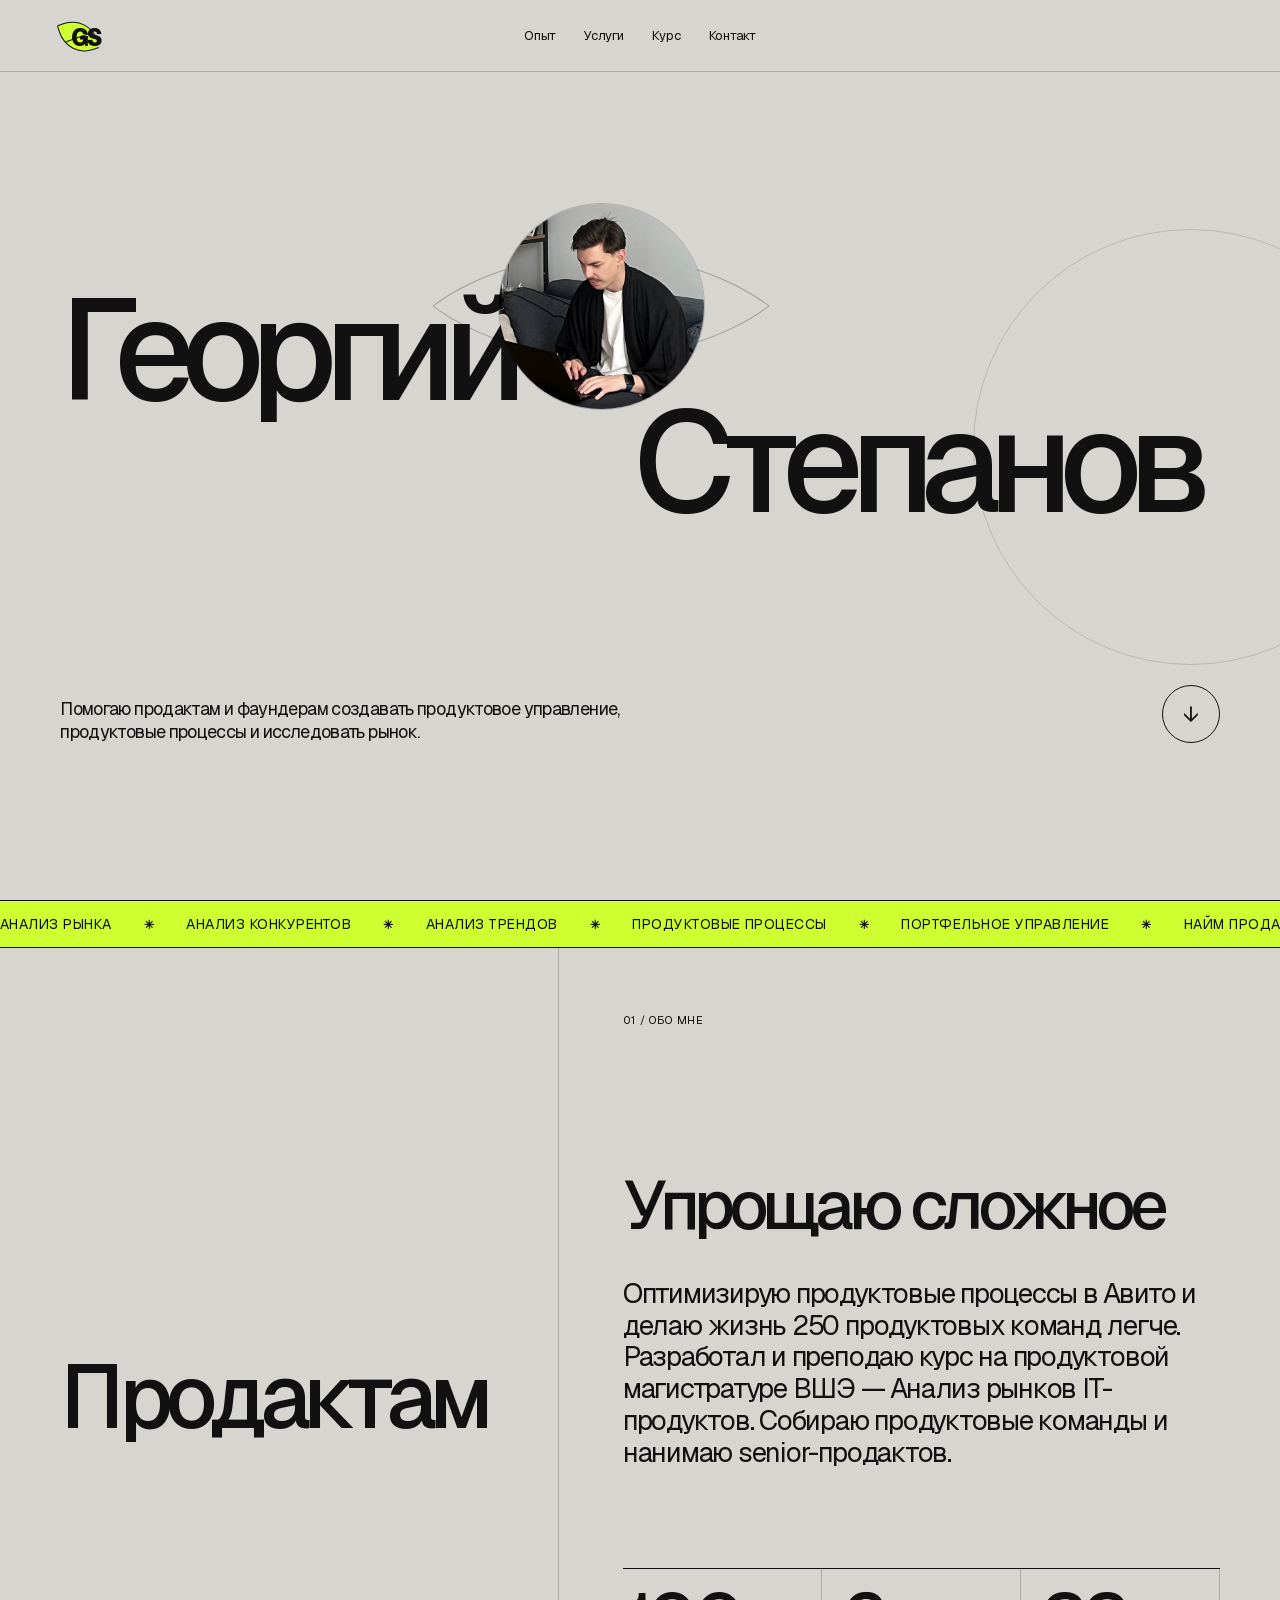
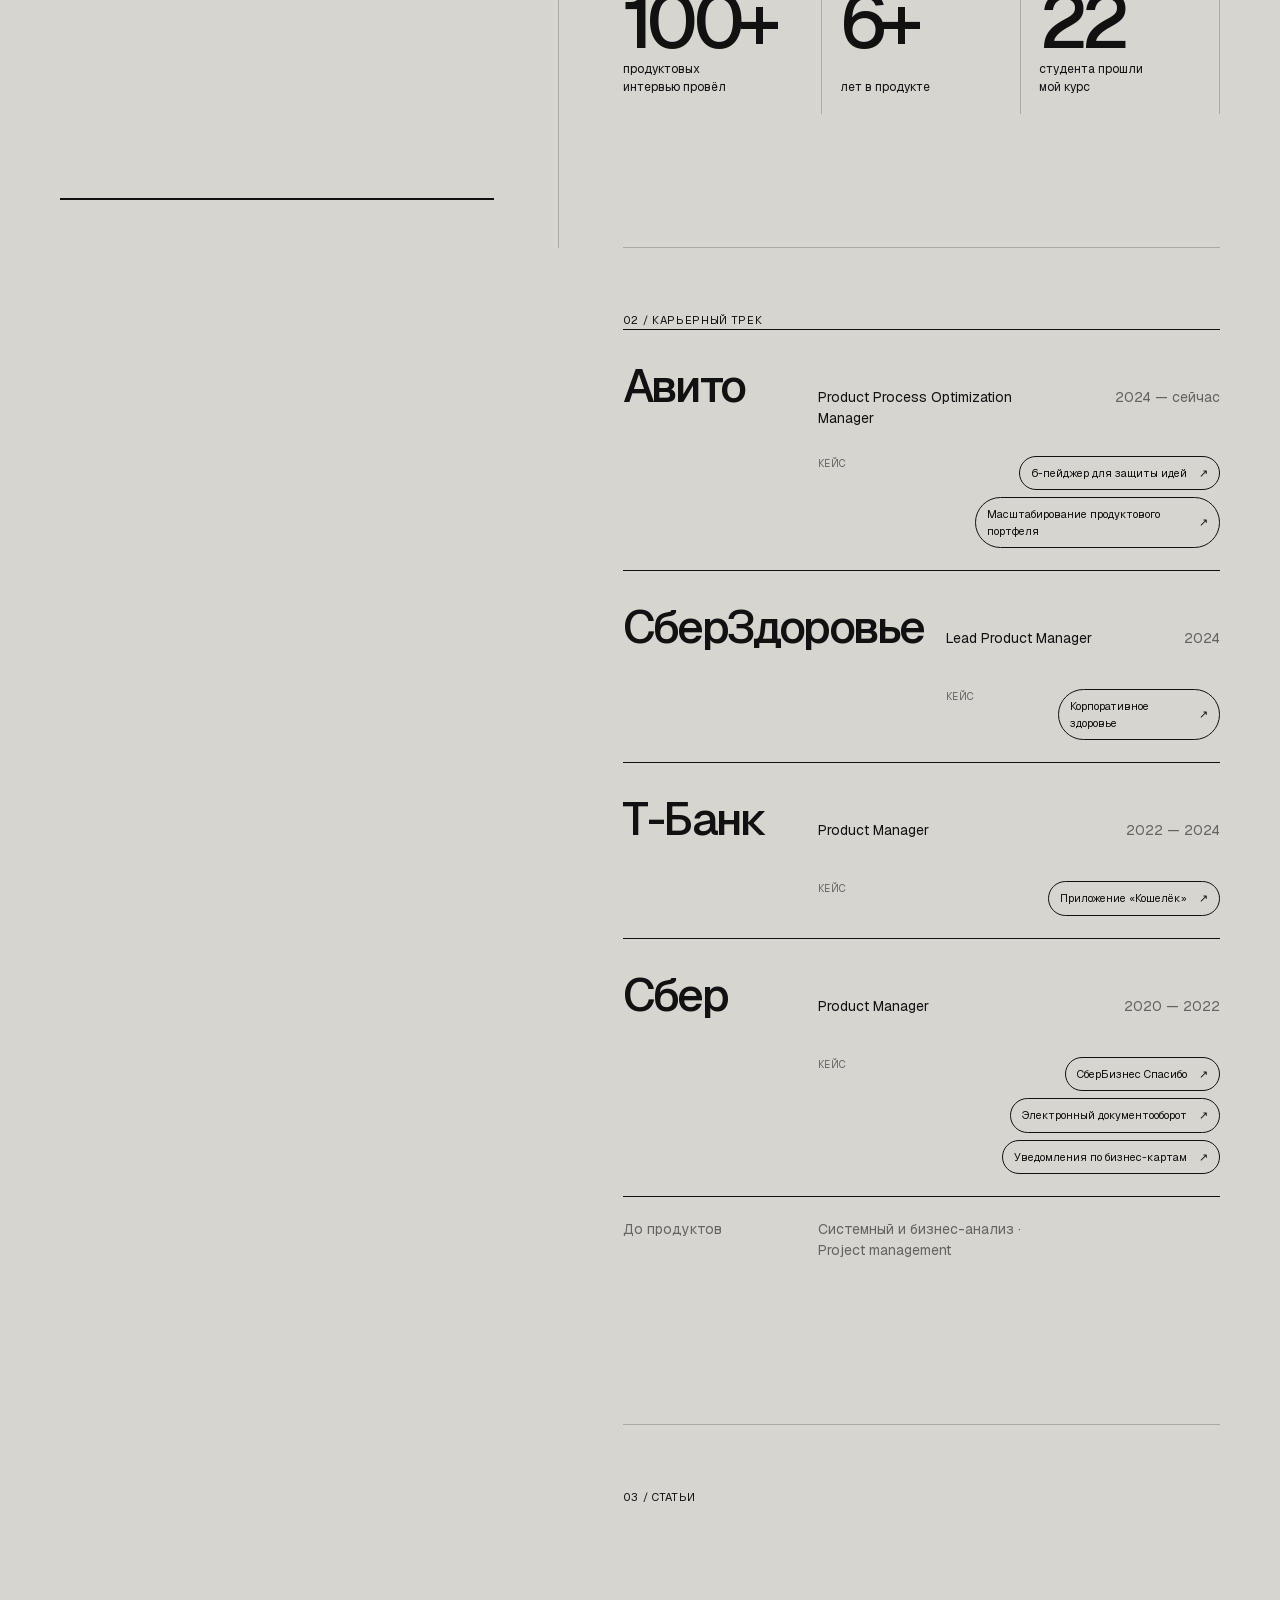
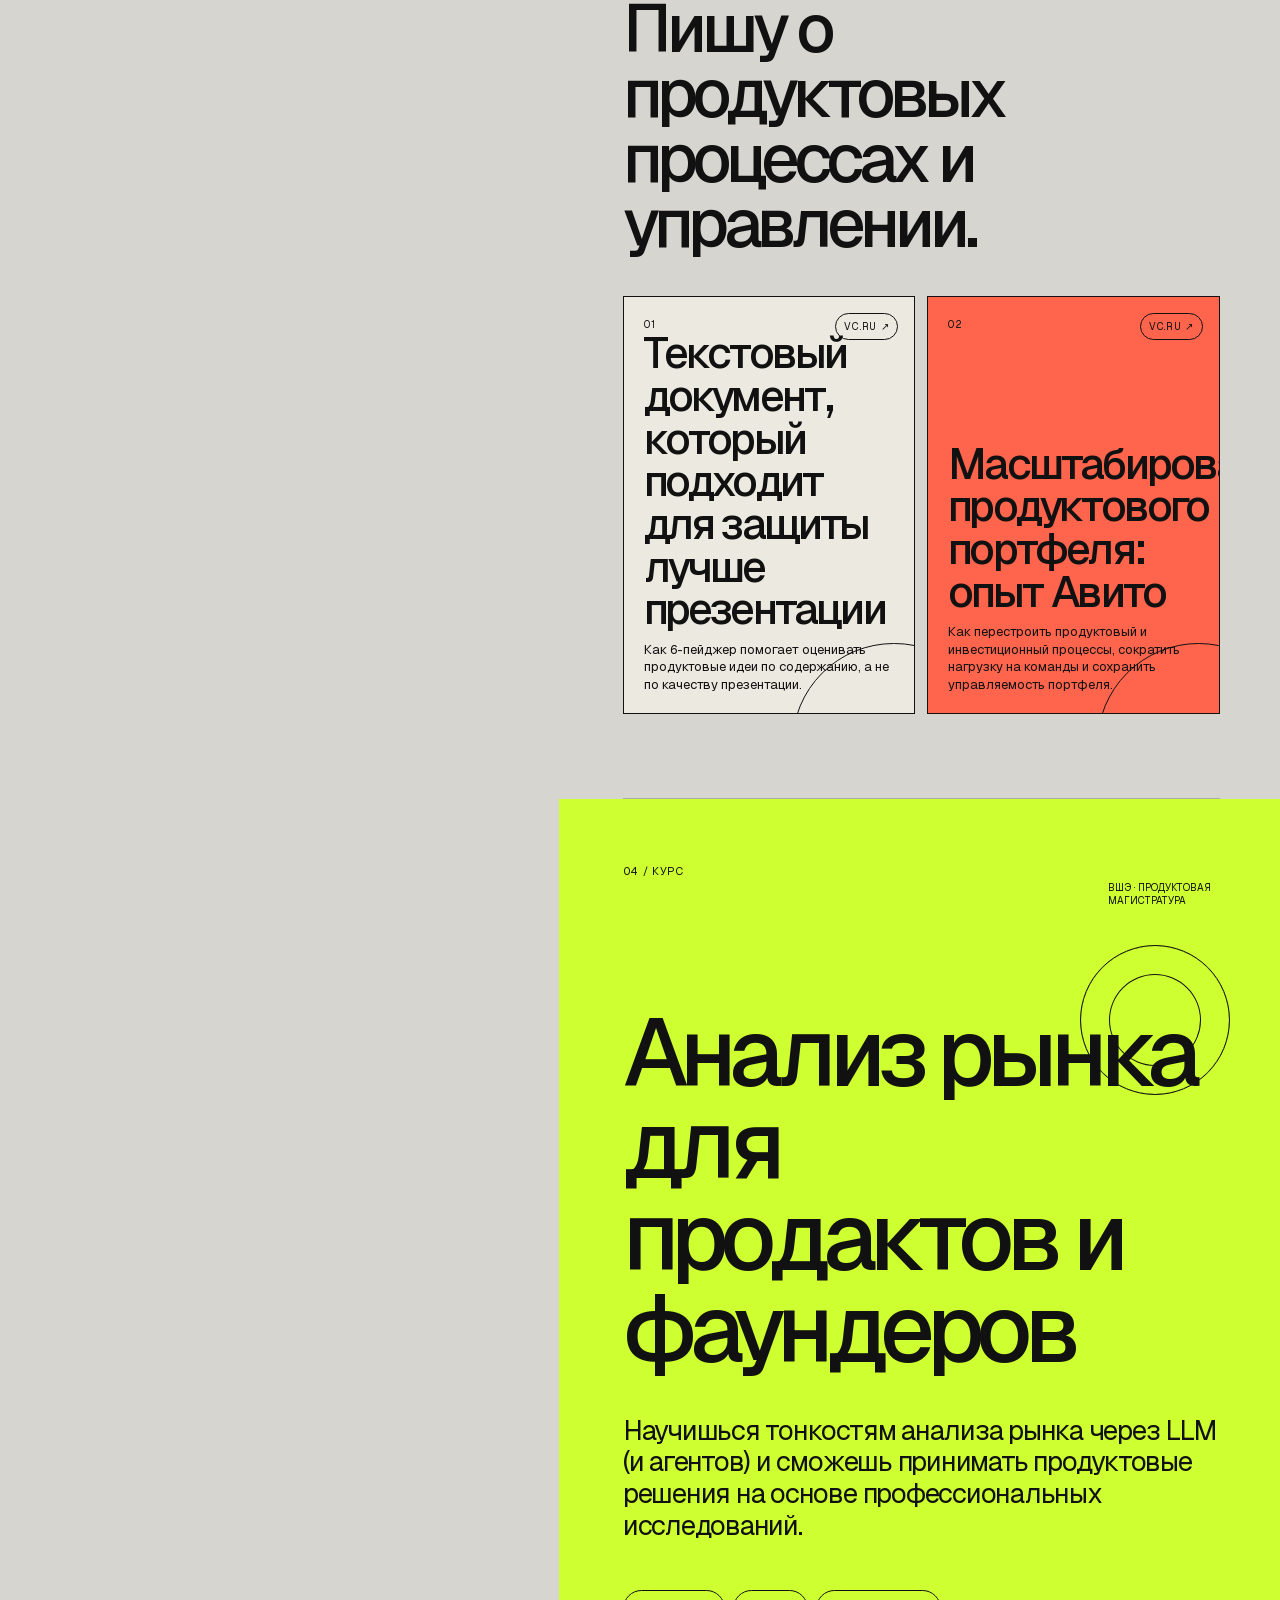
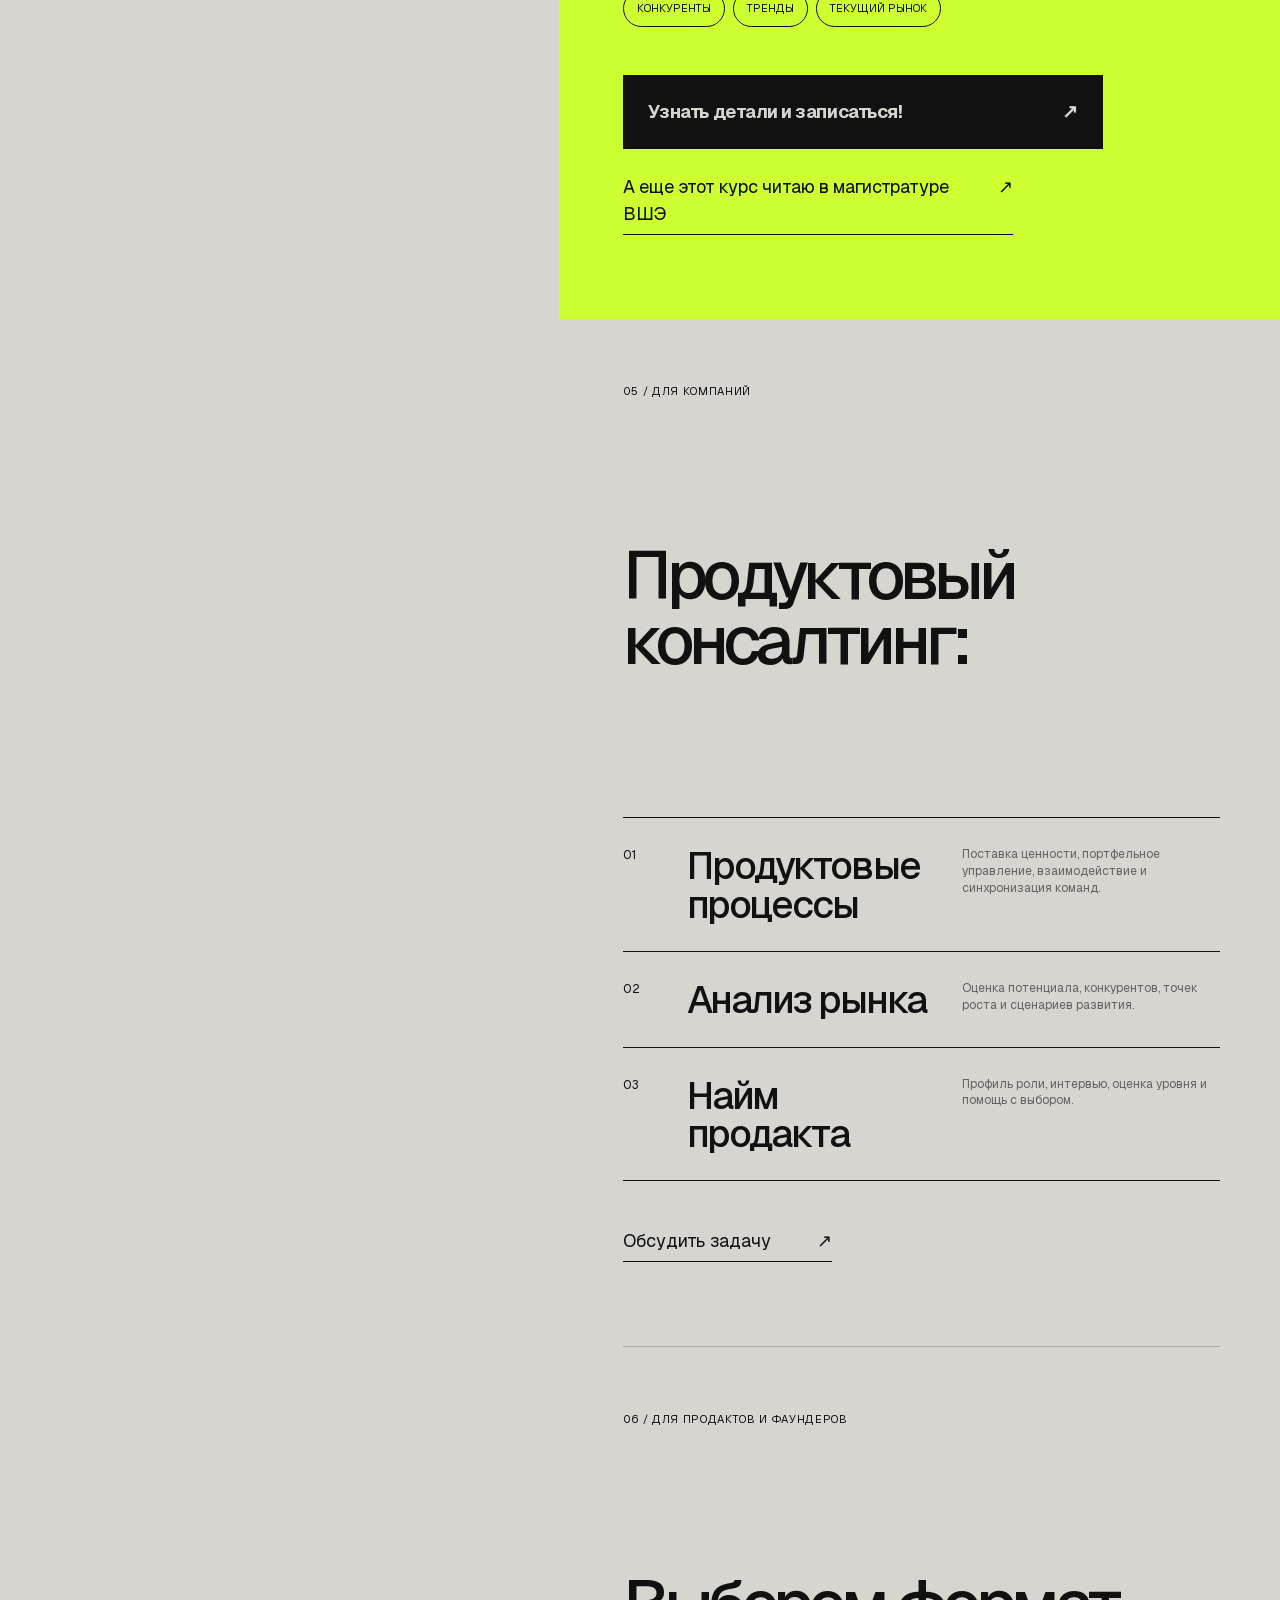
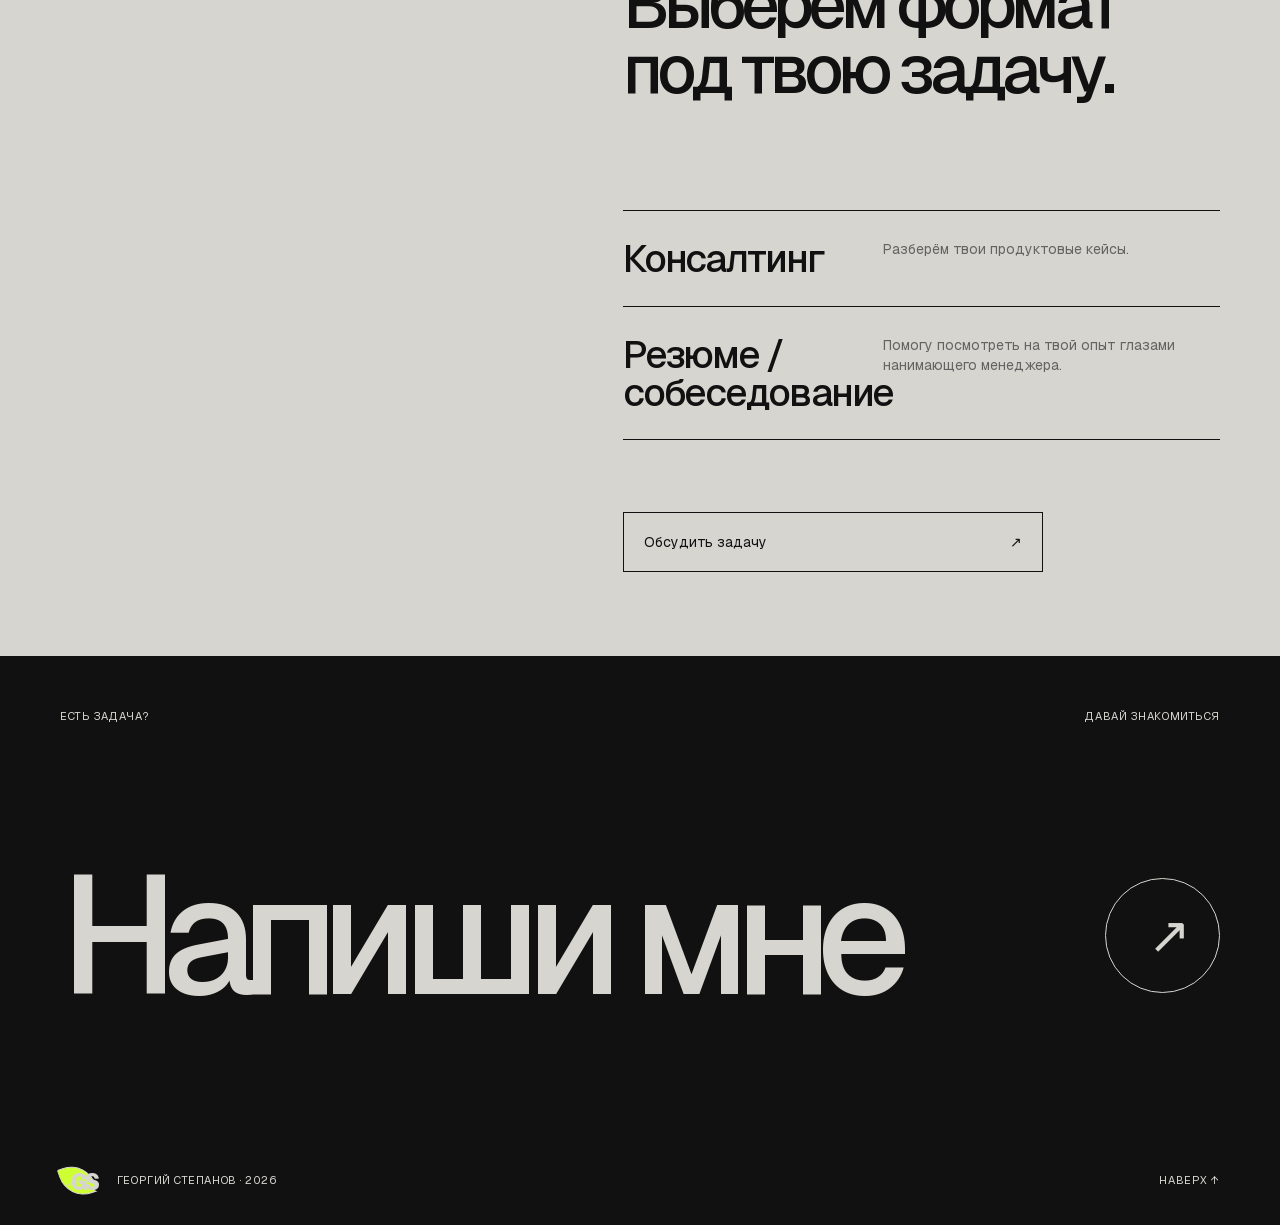
==== index.html @ 54207dd1 "Publish simulator course landing" ====
<!doctype html>
<html lang="ru">
  <head>
    <meta charset="UTF-8" />
    <meta name="viewport" content="width=device-width, initial-scale=1.0" />
    <title>Георгий Степанов — продуктовые процессы и анализ рынка</title>
    <meta
      name="description"
      content="Помогаю продактам и фаундерам создавать продуктовое управление, продуктовые процессы и исследовать рынок."
    />
    <meta name="author" content="Георгий Степанов" />
    <meta
      name="google-site-verification"
      content="koOs7_6IJGOBGOI3sPyhLTdmkc9-CZeJHPxq8036OEk"
    />
    <meta
      name="robots"
      content="index,follow,max-image-preview:large,max-snippet:-1,max-video-preview:-1"
    />
    <link rel="canonical" href="https://georgestepanov.com/" />
    <link
      rel="sitemap"
      type="application/xml"
      href="https://georgestepanov.com/sitemap.xml"
    />
    <link
      rel="icon"
      type="image/png"
      sizes="512x512"
      href="/favicon.png?v=gs-leaf-1"
    />
    <link
      rel="apple-touch-icon"
      href="/apple-touch-icon.png?v=gs-leaf-1"
    />
    <meta property="og:type" content="website" />
    <meta property="og:locale" content="ru_RU" />
    <meta property="og:site_name" content="Георгий Степанов" />
    <meta
      property="og:title"
      content="Георгий Степанов — продуктовые процессы и анализ рынка"
    />
    <meta
      property="og:description"
      content="Помогаю продактам и фаундерам создавать продуктовое управление, продуктовые процессы и исследовать рынок."
    />
    <meta property="og:url" content="https://georgestepanov.com/" />
    <meta
      property="og:image"
      content="https://georgestepanov.com/og-2026-v2.jpg"
    />
    <meta
      property="og:image:secure_url"
      content="https://georgestepanov.com/og-2026-v2.jpg"
    />
    <meta property="og:image:width" content="1200" />
    <meta property="og:image:height" content="630" />
    <meta property="og:image:type" content="image/jpeg" />
    <meta
      property="og:image:alt"
      content="Георгий Степанов — продуктовые процессы и анализ рынка"
    />
    <meta name="twitter:card" content="summary_large_image" />
    <meta
      name="twitter:title"
      content="Георгий Степанов — продуктовые процессы и анализ рынка"
    />
    <meta
      name="twitter:description"
      content="Помогаю продактам и фаундерам создавать продуктовое управление, продуктовые процессы и исследовать рынок."
    />
    <meta
      name="twitter:image"
      content="https://georgestepanov.com/og-2026-v2.jpg"
    />
    <script type="module" crossorigin src="/assets/home-DqBTCjiT.js"></script>
    <link rel="modulepreload" crossorigin href="/assets/globals-DNEupU4E.js">
    <link rel="modulepreload" crossorigin href="/assets/seo-BwQWRjG9.js">
    <link rel="stylesheet" crossorigin href="/assets/globals-CMv0H7Yq.css">
  </head>
  <body>
    <div id="root"><link rel="preload" as="image" href="/georgiy.jpg?v=laptop-close"/><main><script type="application/ld+json">{"@context":"https://schema.org","@graph":[{"@type":"WebSite","@id":"https://georgestepanov.com/#website","url":"https://georgestepanov.com/","name":"Георгий Степанов","description":"Помогаю продактам и фаундерам создавать продуктовое управление, продуктовые процессы и исследовать рынок.","inLanguage":"ru-RU","publisher":{"@id":"https://georgestepanov.com/#person"}},{"@type":"ProfilePage","@id":"https://georgestepanov.com/#profile","url":"https://georgestepanov.com/","name":"Георгий Степанов — продуктовые процессы и анализ рынка","description":"Помогаю продактам и фаундерам создавать продуктовое управление, продуктовые процессы и исследовать рынок.","inLanguage":"ru-RU","isPartOf":{"@id":"https://georgestepanov.com/#website"},"mainEntity":{"@id":"https://georgestepanov.com/#person"}},{"@type":"Person","@id":"https://georgestepanov.com/#person","name":"Георгий Степанов","url":"https://georgestepanov.com/","image":{"@type":"ImageObject","url":"https://georgestepanov.com/georgiy.jpg","width":689,"height":605},"description":"Эксперт по продуктовым процессам, портфельному управлению и анализу рынка.","jobTitle":"Product Process Optimization Manager","worksFor":{"@type":"Organization","name":"Авито"},"sameAs":["https://t.me/ne_gorbis","https://vc.ru/id1985995"],"knowsAbout":["Продуктовые процессы","Портфельное управление","Анализ рынка","Анализ конкурентов","Трендвотчинг","Продуктовый консалтинг","Найм продакт-менеджеров"]}]}</script><header class="site-header"><a class="wordmark" href="#top" aria-label="В начало страницы" data-analytics-goal="navigation_click" data-analytics-location="main_header" data-analytics-destination="top"><span class="gs-leaf-mark" aria-hidden="true"><span class="gs-leaf-mark__leaf"></span><span class="gs-leaf-mark__letters">GS</span></span></a><nav aria-label="Основная навигация"><a href="#work" data-analytics-goal="navigation_click" data-analytics-location="main_header" data-analytics-destination="experience">Опыт</a><a href="#services" data-analytics-goal="navigation_click" data-analytics-location="main_header" data-analytics-destination="services">Услуги</a><a href="/course" data-analytics-goal="course_open" data-analytics-location="main_header">Курс</a><a href="https://t.me/ne_gorbis" target="_blank" rel="noreferrer" data-analytics-goal="telegram_click" data-analytics-location="main_header">Контакт</a></nav></header><section class="hero" id="top" aria-labelledby="hero-title"><div class="portrait-wrap" aria-hidden="true"><div class="portrait-orbit"></div><img src="/georgiy.jpg?v=laptop-close" alt="" class="portrait"/></div><h1 id="hero-title">Георгий<span>Степанов</span></h1><div class="hero-bottom"><p>Помогаю продактам и фаундерам создавать продуктовое управление,<br/> продуктовые процессы и исследовать рынок.</p><a class="round-link" href="#work" aria-label="Перейти к опыту" data-analytics-goal="navigation_click" data-analytics-location="hero" data-analytics-destination="experience">↓</a></div></section><div class="ticker" aria-hidden="true"><div class="ticker-track"><span>Анализ рынка<!-- --> <b>✳</b></span><span>Анализ конкурентов<!-- --> <b>✳</b></span><span>Анализ трендов<!-- --> <b>✳</b></span><span>Продуктовые процессы<!-- --> <b>✳</b></span><span>Портфельное управление<!-- --> <b>✳</b></span><span>Найм продактов<!-- --> <b>✳</b></span><span>Продуктовый консалтинг<!-- --> <b>✳</b></span><span>Анализ рынка<!-- --> <b>✳</b></span><span>Анализ конкурентов<!-- --> <b>✳</b></span><span>Анализ трендов<!-- --> <b>✳</b></span><span>Продуктовые процессы<!-- --> <b>✳</b></span><span>Портфельное управление<!-- --> <b>✳</b></span><span>Найм продактов<!-- --> <b>✳</b></span><span>Продуктовый консалтинг<!-- --> <b>✳</b></span></div></div><section class="story" id="work"><div class="story-sticky" aria-hidden="true"><div class="stage-words"><span class="active">Обо мне</span><span class="">Трек</span><span class="">Статьи</span><span class="">Курс</span><span class="">Компаниям</span><span class="">Продактам</span></div><div class="stage-progress"><span style="width:16.666666666666664%"></span></div></div><div class="story-content"><article class="story-block about-block" data-stage="0"><p class="section-number">01 / ОБО МНЕ</p><h2>Упрощаю сложное</h2><p class="lead">Оптимизирую продуктовые процессы в Авито и делаю жизнь 250 продуктовых команд легче. Разработал и преподаю курс на продуктовой магистратуре ВШЭ — Анализ рынков IT-продуктов. Собираю продуктовые команды и нанимаю senior-продактов.</p><div class="stats" aria-label="Ключевые факты"><div><strong>100+</strong><span>продуктовых интервью провёл</span></div><div><strong>6+</strong><span>лет в продукте</span></div><div><strong>22</strong><span>студента прошли мой курс</span></div></div></article><article class="story-block career-block" data-stage="1"><p class="section-number">02 / КАРЬЕРНЫЙ ТРЕК</p><div class="career-list"><div class="career-row"><span class="career-company">Авито</span><span>Product Process Optimization Manager</span><span>2024 — сейчас</span><div class="career-products"><span class="career-products-label">Кейс</span><div class="career-product-links"><a href="https://vc.ru/id1985995/3001491-tekstovyi-dokument-kotoryi-podhodit-dlya-zashity-luchshe-prezentacii" target="_blank" rel="noreferrer" data-analytics-goal="case_open" data-analytics-location="Авито" data-analytics-label="6-пейджер для защиты идей">6-пейджер для защиты идей<!-- --> <span aria-hidden="true">↗</span></a><a href="https://vc.ru/hr/2711609-masshtabirovanie-produktovogo-portfelya-avito" target="_blank" rel="noreferrer" data-analytics-goal="case_open" data-analytics-location="Авито" data-analytics-label="Масштабирование продуктового портфеля">Масштабирование продуктового портфеля<!-- --> <span aria-hidden="true">↗</span></a></div></div></div><div class="career-row"><span class="career-company">СберЗдоровье</span><span>Lead Product Manager</span><span>2024</span><div class="career-products"><span class="career-products-label">Кейс</span><div class="career-product-links"><a href="https://sberhealth.ru/library/zdorove/programmy-korporativnogo-zdorovya" target="_blank" rel="noreferrer" data-analytics-goal="case_open" data-analytics-location="СберЗдоровье" data-analytics-label="Корпоративное здоровье">Корпоративное здоровье<!-- --> <span aria-hidden="true">↗</span></a></div></div></div><div class="career-row"><span class="career-company">Т-Банк</span><span>Product Manager</span><span>2022 — 2024</span><div class="career-products"><span class="career-products-label">Кейс</span><div class="career-product-links"><a href="https://koshelek.app/about" target="_blank" rel="noreferrer" data-analytics-goal="case_open" data-analytics-location="Т-Банк" data-analytics-label="Приложение «Кошелёк»">Приложение «Кошелёк»<!-- --> <span aria-hidden="true">↗</span></a></div></div></div><div class="career-row"><span class="career-company">Сбер</span><span>Product Manager</span><span>2020 — 2022</span><div class="career-products"><span class="career-products-label">Кейс</span><div class="career-product-links"><a href="https://www.sberbank.ru/ru/s_m_business/spasibo" target="_blank" rel="noreferrer" data-analytics-goal="case_open" data-analytics-location="Сбер" data-analytics-label="СберБизнес Спасибо">СберБизнес Спасибо<!-- --> <span aria-hidden="true">↗</span></a><a href="https://www.sberbank.ru/ru/s_m_business/nbs/e-invoicing" target="_blank" rel="noreferrer" data-analytics-goal="case_open" data-analytics-location="Сбер" data-analytics-label="Электронный документооборот">Электронный документооборот<!-- --> <span aria-hidden="true">↗</span></a><a href="https://www.sberbank.ru/help/business/sbbol/cards/notifications/100301" target="_blank" rel="noreferrer" data-analytics-goal="case_open" data-analytics-location="Сбер" data-analytics-label="Уведомления по бизнес-картам">Уведомления по бизнес-картам<!-- --> <span aria-hidden="true">↗</span></a></div></div></div><div class="career-row career-more"><span>До продуктов</span><span>Системный и бизнес-анализ · Project management</span></div></div></article><article class="story-block products-block" data-stage="2"><p class="section-number">03 / СТАТЬИ</p><h2>Пишу о продуктовых процессах и управлении.</h2><div class="product-grid"><a class="product-card card-1" href="https://vc.ru/id1985995/3001491-tekstovyi-dokument-kotoryi-podhodit-dlya-zashity-luchshe-prezentacii" target="_blank" rel="noreferrer" data-analytics-goal="article_open" data-analytics-location="articles" data-analytics-label="Текстовый документ, который подходит для защиты лучше презентации"><span class="card-index">0<!-- -->1</span><span class="article-source">vc.ru ↗</span><h3>Текстовый документ, который подходит для защиты лучше презентации</h3><p>Как 6-пейджер помогает оценивать продуктовые идеи по содержанию, а не по качеству презентации.</p></a><a class="product-card card-2" href="https://vc.ru/hr/2711609-masshtabirovanie-produktovogo-portfelya-avito" target="_blank" rel="noreferrer" data-analytics-goal="article_open" data-analytics-location="articles" data-analytics-label="Масштабирование продуктового портфеля: опыт Авито"><span class="card-index">0<!-- -->2</span><span class="article-source">vc.ru ↗</span><h3>Масштабирование продуктового портфеля: опыт Авито</h3><p>Как перестроить продуктовый и инвестиционный процессы, сократить нагрузку на команды и сохранить управляемость портфеля.</p></a></div></article><article class="story-block course-block" data-stage="3"><p class="section-number">04 / КУРС</p><div class="course-badge">ВШЭ · продуктовая магистратура</div><h2>Анализ рынка для продактов и фаундеров</h2><p class="lead">Научишься тонкостям анализа рынка через LLM (и агентов) и сможешь принимать продуктовые решения на основе профессиональных исследований.</p><div class="course-meta"><span>Конкуренты</span><span>Тренды</span><span>Текущий рынок</span></div><a href="/course" class="button button-dark course-cta" data-analytics-goal="course_open" data-analytics-location="main_course_section">Узнать детали и записаться! <span>↗</span></a><a href="https://www.hse.ru/ma/productmanagement/courses/1048929655.html" class="text-link course-hse-link" target="_blank" rel="noreferrer" data-analytics-goal="hse_open" data-analytics-location="main_course_section">А еще этот курс читаю в магистратуре ВШЭ <span>↗</span></a></article><article class="story-block service-block" id="services" data-stage="4"><p class="section-number">05 / ДЛЯ КОМПАНИЙ</p><h2>Продуктовый консалтинг:</h2><div class="service-list"><div class="service-row"><span>01</span><h3>Продуктовые процессы</h3><p>Поставка ценности, портфельное управление, взаимодействие и синхронизация команд.</p></div><div class="service-row"><span>02</span><h3>Анализ рынка</h3><p>Оценка потенциала, конкурентов, точек роста и сценариев развития.</p></div><div class="service-row"><span>03</span><h3>Найм продакта</h3><p>Профиль роли, интервью, оценка уровня и помощь с выбором.</p></div></div><a href="https://t.me/ne_gorbis" class="text-link" target="_blank" rel="noreferrer" data-analytics-goal="telegram_click" data-analytics-location="companies">Обсудить задачу <span>↗</span></a></article><article class="story-block mentor-block" data-stage="5"><p class="section-number">06 / ДЛЯ ПРОДАКТОВ И ФАУНДЕРОВ</p><h2>Выберем формат под твою задачу.</h2><div class="mentor-options"><div class="mentor-option"><h3>Консалтинг</h3><p>Разберём твои продуктовые кейсы.</p></div><div class="mentor-option"><h3>Резюме / собеседование</h3><p>Помогу посмотреть на твой опыт глазами нанимающего менеджера.</p></div></div><a href="https://t.me/ne_gorbis" target="_blank" rel="noreferrer" class="button" data-analytics-goal="telegram_click" data-analytics-location="mentoring">Обсудить задачу <span>↗</span></a></article></div></section><footer id="contact"><div class="footer-kicker"><span>Есть задача?</span><span>Давай знакомиться</span></div><a class="footer-link" href="https://t.me/ne_gorbis" target="_blank" rel="noreferrer" data-analytics-goal="telegram_click" data-analytics-location="main_footer">Напиши мне<span>↗</span></a><div class="footer-bottom"><span class="footer-identity"><span class="gs-leaf-mark gs-leaf-mark--inverse footer-logo" aria-hidden="true"><span class="gs-leaf-mark__leaf"></span><span class="gs-leaf-mark__letters">GS</span></span><span>Георгий Степанов · 2026</span></span><a href="#top" data-analytics-goal="navigation_click" data-analytics-location="main_footer" data-analytics-destination="top">Наверх ↑</a></div></footer></main></div>
  </body>
</html>
---- assets/globals-CMv0H7Yq.css ----
@font-face{font-family:Geist;font-style:normal;font-weight:100 900;font-display:swap;src:url(/fonts/geist-ff2310f5.woff2)format("woff2");unicode-range:U+460-52F,U+1C80-1C8A,U+20B4,U+2DE0-2DFF,U+A640-A69F,U+FE2E-FE2F}@font-face{font-family:Geist;font-style:normal;font-weight:100 900;font-display:swap;src:url(/fonts/geist-875ccdd4.woff2)format("woff2");unicode-range:U+301,U+400-45F,U+490-491,U+4B0-4B1,U+2116}@font-face{font-family:Geist;font-style:normal;font-weight:100 900;font-display:swap;src:url(/fonts/geist-52306abf.woff2)format("woff2");unicode-range:U+102-103,U+110-111,U+128-129,U+168-169,U+1A0-1A1,U+1AF-1B0,U+300-301,U+303-304,U+308-309,U+323,U+329,U+1EA0-1EF9,U+20AB}@font-face{font-family:Geist;font-style:normal;font-weight:100 900;font-display:swap;src:url(/fonts/geist-001175b1.woff2)format("woff2");unicode-range:U+100-2BA,U+2BD-2C5,U+2C7-2CC,U+2CE-2D7,U+2DD-2FF,U+304,U+308,U+329,U+1D00-1DBF,U+1E00-1E9F,U+1EF2-1EFF,U+2020,U+20A0-20AB,U+20AD-20C0,U+2113,U+2C60-2C7F,U+A720-A7FF}@font-face{font-family:Geist;font-style:normal;font-weight:100 900;font-display:swap;src:url(/fonts/geist-98bbbccb.woff2)format("woff2");unicode-range:U+??,U+131,U+152-153,U+2BB-2BC,U+2C6,U+2DA,U+2DC,U+304,U+308,U+329,U+2000-206F,U+20AC,U+2122,U+2191,U+2193,U+2212,U+2215,U+FEFF,U+FFFD}:root{--font-geist-sans:"Geist"}@layer properties{@supports (((-webkit-hyphens:none)) and (not (margin-trim:inline))) or ((-moz-orient:inline) and (not (color:rgb(from red r g b)))){*,:before,:after,::backdrop{--tw-blur:initial;--tw-brightness:initial;--tw-contrast:initial;--tw-grayscale:initial;--tw-hue-rotate:initial;--tw-invert:initial;--tw-opacity:initial;--tw-saturate:initial;--tw-sepia:initial;--tw-drop-shadow:initial;--tw-drop-shadow-color:initial;--tw-drop-shadow-alpha:100%;--tw-drop-shadow-size:initial}}}@layer theme{:root,:host{--font-sans:ui-sans-serif, system-ui, sans-serif, "Apple Color Emoji", "Segoe UI Emoji", "Segoe UI Symbol", "Noto Color Emoji";--font-mono:ui-monospace, SFMono-Regular, Menlo, Monaco, Consolas, "Liberation Mono", "Courier New", monospace;--spacing:.25rem;--default-transition-duration:.15s;--default-transition-timing-function:cubic-bezier(.4, 0, .2, 1);--default-font-family:var(--font-sans);--default-mono-font-family:var(--font-mono)}}@layer base{*,:after,:before,::backdrop{box-sizing:border-box;border:0 solid;margin:0;padding:0}::file-selector-button{box-sizing:border-box;border:0 solid;margin:0;padding:0}html,:host{-webkit-text-size-adjust:100%;tab-size:4;line-height:1.5;font-family:var(--default-font-family,ui-sans-serif, system-ui, sans-serif, "Apple Color Emoji", "Segoe UI Emoji", "Segoe UI Symbol", "Noto Color Emoji");font-feature-settings:var(--default-font-feature-settings,normal);font-variation-settings:var(--default-font-variation-settings,normal);-webkit-tap-highlight-color:transparent}hr{height:0;color:inherit;border-top-width:1px}abbr:where([title]){-webkit-text-decoration:underline dotted;text-decoration:underline dotted}h1,h2,h3,h4,h5,h6{font-size:inherit;font-weight:inherit}a{color:inherit;-webkit-text-decoration:inherit;-webkit-text-decoration:inherit;-webkit-text-decoration:inherit;-webkit-text-decoration:inherit;text-decoration:inherit}b,strong{font-weight:bolder}code,kbd,samp,pre{font-family:var(--default-mono-font-family,ui-monospace, SFMono-Regular, Menlo, Monaco, Consolas, "Liberation Mono", "Courier New", monospace);font-feature-settings:var(--default-mono-font-feature-settings,normal);font-variation-settings:var(--default-mono-font-variation-settings,normal);font-size:1em}small{font-size:80%}sub,sup{vertical-align:baseline;font-size:75%;line-height:0;position:relative}sub{bottom:-.25em}sup{top:-.5em}table{text-indent:0;border-color:inherit;border-collapse:collapse}:-moz-focusring{outline:auto}progress{vertical-align:baseline}summary{display:list-item}ol,ul,menu{list-style:none}img,svg,video,canvas,audio,iframe,embed,object{vertical-align:middle;display:block}img,video{max-width:100%;height:auto}button,input,select,optgroup,textarea{font:inherit;font-feature-settings:inherit;font-variation-settings:inherit;letter-spacing:inherit;color:inherit;opacity:1;background-color:#0000;border-radius:0}::file-selector-button{font:inherit;font-feature-settings:inherit;font-variation-settings:inherit;letter-spacing:inherit;color:inherit;opacity:1;background-color:#0000;border-radius:0}:where(select:is([multiple],[size])) optgroup{font-weight:bolder}:where(select:is([multiple],[size])) optgroup option{padding-inline-start:20px}::file-selector-button{margin-inline-end:4px}::placeholder{opacity:1}@supports (not ((-webkit-appearance:-apple-pay-button))) or (contain-intrinsic-size:1px){::placeholder{color:currentColor}@supports (color:color-mix(in lab, red, red)){::placeholder{color:color-mix(in oklab, currentcolor 50%, transparent)}}}textarea{resize:vertical}::-webkit-search-decoration{-webkit-appearance:none}::-webkit-date-and-time-value{min-height:1lh;text-align:inherit}::-webkit-datetime-edit{display:inline-flex}::-webkit-datetime-edit-fields-wrapper{padding:0}::-webkit-datetime-edit{padding-block:0}::-webkit-datetime-edit-year-field{padding-block:0}::-webkit-datetime-edit-month-field{padding-block:0}::-webkit-datetime-edit-day-field{padding-block:0}::-webkit-datetime-edit-hour-field{padding-block:0}::-webkit-datetime-edit-minute-field{padding-block:0}::-webkit-datetime-edit-second-field{padding-block:0}::-webkit-datetime-edit-millisecond-field{padding-block:0}::-webkit-datetime-edit-meridiem-field{padding-block:0}::-webkit-calendar-picker-indicator{line-height:1}:-moz-ui-invalid{box-shadow:none}button,input:where([type=button],[type=reset],[type=submit]){appearance:button}::file-selector-button{appearance:button}::-webkit-inner-spin-button{height:auto}::-webkit-outer-spin-button{height:auto}[hidden]:where(:not([hidden=until-found])){display:none!important}}@layer components;@layer utilities{.visible{visibility:visible}.relative{position:relative}.start{inset-inline-start:var(--spacing)}.end{inset-inline-end:var(--spacing)}.flex{display:flex}.hidden{display:none}.table{display:table}.resize{resize:both}.blur{--tw-blur:blur(8px);filter:var(--tw-blur,) var(--tw-brightness,) var(--tw-contrast,) var(--tw-grayscale,) var(--tw-hue-rotate,) var(--tw-invert,) var(--tw-saturate,) var(--tw-sepia,) var(--tw-drop-shadow,)}}:root{--ink:#111;--paper:#d7d5d0;--line:#11111138;--muted:#11111194;--acid:#ceff31;--coral:#ff654d;--soft:#ece9e1}*{box-sizing:border-box}html{scroll-behavior:smooth;background:var(--paper)}body{background:var(--paper);color:var(--ink);font-family:var(--font-geist-sans), "Helvetica Neue", Arial, sans-serif;-webkit-font-smoothing:antialiased;margin:0}a{color:inherit;text-decoration:none}button,a{-webkit-tap-highlight-color:transparent}::selection{color:var(--ink);background:var(--acid)}.site-header{z-index:10;border-bottom:1px solid var(--line);letter-spacing:-.02em;grid-template-columns:1fr auto 1fr;align-items:center;height:72px;padding:0 4.7vw;font-size:13px;display:grid;position:relative}.wordmark{align-items:center;width:max-content;display:inline-flex}.gs-leaf-mark{--mark-size:25px;--mark-ink:var(--ink);--mark-bg:var(--paper);width:calc(var(--mark-size) * 1.78);height:calc(var(--mark-size) * 1.38);isolation:isolate;flex:none;place-items:center;display:inline-grid;position:relative}.gs-leaf-mark__leaf{z-index:0;background:var(--acid);border:max(1px, calc(var(--mark-size) * .014)) solid var(--mark-ink);transform-origin:50% 55%;border-radius:4% 78%;width:76%;height:100%;transition:transform .42s cubic-bezier(.2,.85,.2,1);position:absolute;top:1%;left:4%;transform:rotate(-19deg)translate(0)}.gs-leaf-mark__leaf:before{width:88%;height:max(1px, calc(var(--mark-size) * .014));content:"";background:var(--mark-ink);transform-origin:0;position:absolute;top:53%;left:7%;transform:rotate(-1deg)}.gs-leaf-mark__leaf:after{content:"";background:var(--mark-bg);border-top:max(1px, calc(var(--mark-size) * .014)) solid var(--mark-ink);width:18%;height:18%;position:absolute;bottom:-2%;right:-3%;transform:rotate(-47deg)translate(26%,43%)}.gs-leaf-mark__letters{z-index:1;color:var(--mark-ink);font-family:var(--font-geist-sans), "Helvetica Neue", Arial, sans-serif;font-size:var(--mark-size);letter-spacing:-.13em;transform-origin:50%;margin-top:5%;margin-left:15%;font-weight:900;line-height:.8;display:block;position:relative;transform:scaleX(.92)}.gs-leaf-mark:hover .gs-leaf-mark__leaf,a:hover .gs-leaf-mark__leaf,a:focus-visible .gs-leaf-mark__leaf{transform:rotate(-16deg)translate(2px,-2px)}.gs-leaf-mark--inverse{--mark-ink:var(--paper);--mark-bg:var(--ink)}.site-header nav{gap:28px;display:flex}.site-header nav a,.header-contact{position:relative}.site-header nav a:after,.header-contact:after{content:"";transform-origin:100%;background:currentColor;height:1px;transition:transform .24s;position:absolute;bottom:-4px;left:0;right:0;transform:scaleX(0)}.site-header nav a:hover:after,.site-header nav a:focus-visible:after,.header-contact:hover:after,.header-contact:focus-visible:after{transform-origin:0;transform:scaleX(1)}.header-contact{justify-self:end}.hero{min-height:calc(100svh - 72px);padding:28px 4.7vw 44px;position:relative;overflow:hidden}.hero:before{content:"";border:1px solid #11111126;border-radius:50%;width:34vw;min-width:300px;height:34vw;min-height:300px;position:absolute;top:19%;right:-10vw}.hero-topline,.hero-bottom{z-index:3;text-transform:uppercase;letter-spacing:.04em;justify-content:space-between;font-size:12px;display:flex;position:relative}.hero h1{z-index:2;letter-spacing:-.095em;flex-direction:column;justify-content:center;min-height:65vh;margin:0;padding-top:3vh;font-size:clamp(72px,11.2vw,174px);font-weight:500;line-height:.78;animation:.95s cubic-bezier(.16,1,.3,1) both hero-rise;display:flex;position:relative}.hero h1 span{align-self:flex-end;padding-right:1.5vw}.portrait-wrap{z-index:4;aspect-ratio:1;width:clamp(160px,16vw,238px);animation:1.1s cubic-bezier(.16,1,.3,1) .18s both portrait-in;position:absolute;top:16%;left:39%}.portrait{object-fit:cover;object-position:center center;filter:saturate(.82)contrast(1.03);border-radius:50%;width:100%;height:100%;animation:6s ease-in-out infinite float;display:block;box-shadow:0 0 0 1px #1113}.portrait-orbit{z-index:-1;pointer-events:none;border:1px solid #11111140;border-radius:100% 0;width:86%;height:86%;margin:auto;position:absolute;inset:0;transform:scaleX(1.36)rotate(45deg)}.hero-bottom{align-items:flex-end}.hero-bottom p{text-transform:none;letter-spacing:-.035em;margin:0;font-size:clamp(16px,1.4vw,21px);line-height:1.25}.round-link{border:1px solid var(--ink);border-radius:50%;place-items:center;width:58px;height:58px;font-size:22px;transition:color .26s,background .26s,transform .26s;display:grid}.round-link:hover,.round-link:focus-visible{color:var(--paper);background:var(--ink);transform:rotate(-25deg)}.ticker{z-index:2;color:var(--ink);background:var(--acid);border-top:1px solid var(--ink);border-bottom:1px solid var(--ink);padding:13px 0 12px;position:relative;overflow:hidden}.ticker-track{width:max-content;animation:32s linear infinite ticker;display:flex}.ticker span{text-transform:uppercase;white-space:nowrap;letter-spacing:.035em;align-items:center;gap:32px;padding-right:32px;font-size:14px;display:inline-flex}.ticker b{font-size:12px}.story{grid-template-columns:minmax(320px,43%) minmax(0,57%);padding:0 4.7vw;display:grid}.story-sticky{border-right:1px solid var(--line);flex-direction:column;height:100svh;padding:48px 5vw 48px 0;display:flex;position:sticky;top:0}.stage-kicker,.section-number{text-transform:uppercase;letter-spacing:.06em;font-size:11px}.stage-words{flex:1;align-items:center;display:grid;position:relative}.stage-words>span{letter-spacing:-.085em;opacity:0;max-width:94%;font-size:clamp(58px,7vw,108px);font-weight:510;line-height:.84;transition:opacity .52s,transform .62s cubic-bezier(.16,1,.3,1);display:block;position:absolute;transform:translateY(32px)rotate(2deg)}.stage-words>span.active{opacity:1;transform:translateY(0)rotate(0)}.stage-progress{background:#11111126;height:2px;overflow:hidden}.stage-progress span{background:var(--ink);height:100%;transition:width .55s cubic-bezier(.16,1,.3,1);display:block}.story-content{padding-left:5vw}.story-block{border-bottom:1px solid var(--line);opacity:.25;min-height:100svh;padding:64px 0 84px;transition:opacity .7s,transform .8s cubic-bezier(.16,1,.3,1);transform:translateY(42px)}.story-block.is-visible{opacity:1;transform:none}.story-block h2{letter-spacing:-.075em;max-width:800px;margin:16vh 0 40px;font-size:clamp(43px,5.3vw,79px);font-weight:500;line-height:.96}.lead{letter-spacing:-.045em;max-width:670px;margin:0 0 46px;font-size:clamp(21px,2.15vw,32px);line-height:1.16}.stats{border-top:1px solid var(--ink);grid-template-columns:repeat(3,1fr);margin-top:11vh;display:grid}.stats>div{border-right:1px solid var(--line);flex-direction:column;min-height:145px;padding:18px 14px 18px 0;display:flex}.stats>div+div{padding-left:18px}.stats strong{letter-spacing:-.085em;font-size:clamp(48px,6vw,88px);font-weight:500;line-height:.9}.stats span{max-width:120px;margin-top:auto;font-size:12px}.career-block{flex-direction:column;display:flex}.career-list{margin-top:auto}.career-row{border-top:1px solid var(--ink);grid-template-columns:1fr 1.4fr .8fr;align-items:baseline;gap:22px;min-height:144px;padding:22px 0;font-size:14px;display:grid}.career-company{letter-spacing:-.06em;font-size:clamp(31px,3.6vw,54px);font-weight:520}.career-row>span:nth-child(3){color:var(--muted);text-align:right}.career-products{grid-column:2/-1;grid-template-columns:1fr 1.8fr;align-items:start;gap:22px;padding-top:5px;display:grid}.career-products-label{color:var(--muted);text-transform:uppercase;letter-spacing:.06em;font-size:10px}.career-product-links{flex-wrap:wrap;justify-content:flex-end;gap:7px;display:flex}.career-product-links a{border:1px solid var(--ink);border-radius:99px;align-items:center;gap:12px;padding:8px 11px;font-size:11px;transition:background .22s,transform .22s;display:inline-flex}.career-product-links a:hover,.career-product-links a:focus-visible{background:var(--acid);transform:translateY(-2px)}.career-product-links a span{color:inherit;text-align:inherit;transition:transform .22s}.career-product-links a:hover span,.career-product-links a:focus-visible span{transform:translate(2px,-2px)}.career-more{color:var(--muted)}.products-block h2{margin-top:10vh}.product-grid{grid-template-columns:repeat(2,1fr);gap:12px;display:grid}.product-card{border:1px solid var(--ink);flex-direction:column;min-height:310px;padding:20px;transition:transform .32s cubic-bezier(.16,1,.3,1),box-shadow .32s;display:flex;position:relative;overflow:hidden}.product-card:hover,.product-card:focus-visible{z-index:2;box-shadow:8px 8px 0 var(--ink);outline:none;transform:translate(-4px,-4px)}.product-card:after{aspect-ratio:1;content:"";border:1px solid;border-radius:50%;width:70%;position:absolute;bottom:-32%;right:-28%}.card-1{color:var(--ink);background:var(--soft)}.card-2{color:var(--ink);background:var(--coral)}.card-index,.article-source{text-transform:uppercase;letter-spacing:.07em;font-size:10px}.article-source{border:1px solid;border-radius:99px;padding:5px 8px;position:absolute;top:16px;right:16px}.product-card h3{letter-spacing:-.065em;margin:auto 0 10px;font-size:clamp(28px,3.4vw,48px);font-weight:500;line-height:.98}.product-card p{z-index:1;max-width:390px;margin:0;font-size:13px;line-height:1.35;position:relative}.course-block{min-height:110svh;color:var(--ink);background:var(--acid);border-bottom:0;margin:0 -4.7vw 0 -5vw;padding:64px 4.7vw 84px 5vw;position:relative}.course-block:after{content:"";border:1px solid var(--ink);width:150px;height:150px;box-shadow:inset 0 0 0 28px var(--acid), inset 0 0 0 29px var(--ink);border-radius:50%;animation:12s linear infinite slow-spin;position:absolute;top:13%;right:7%}.course-block h2{z-index:1;max-width:720px;margin-top:14vh;font-size:clamp(56px,7.5vw,108px);position:relative}.course-badge{text-transform:uppercase;max-width:112px;font-size:10px;line-height:1.3;position:absolute;top:82px;right:4.7vw}.course-meta{flex-wrap:wrap;gap:8px;margin:48px 0;display:flex}.course-meta span{text-transform:uppercase;border:1px solid;border-radius:99px;padding:9px 13px;font-size:11px}.button{border:1px solid var(--ink);justify-content:space-between;align-items:center;width:min(100%,420px);min-height:60px;padding:0 20px;font-size:14px;transition:color .26s,background .26s;display:flex}.button:hover,.button:focus-visible,.button-dark{color:var(--paper);background:var(--ink)}.button-dark:hover,.button-dark:focus-visible{color:var(--ink);background:0 0}.course-cta{letter-spacing:-.025em;width:min(100%,480px);min-height:74px;padding:0 24px;font-size:clamp(17px,1.45vw,21px);font-weight:680}.course-hse-link{justify-content:space-between;gap:18px;width:min(100%,390px);margin-top:24px;font-size:13px;font-weight:420}.service-list{margin:16vh 0 46px}.service-row{border-top:1px solid var(--ink);grid-template-columns:46px 1fr 1fr;gap:18px;padding:28px 0;display:grid}.service-row:last-child{border-bottom:1px solid var(--ink)}.service-row>span,.service-row p{font-size:12px}.service-row h3,.service-row p{margin:0}.service-row h3{letter-spacing:-.055em;font-size:clamp(24px,3vw,42px);font-weight:500;line-height:1}.service-row p{max-width:260px;color:var(--muted);line-height:1.4}.text-link{border-bottom:1px solid var(--ink);gap:46px;padding-bottom:7px;font-size:18px;display:inline-flex}.text-link span,.button span{transition:transform .22s}.text-link:hover span,.button:hover span{transform:translate(3px,-3px)}.mentor-block{border-bottom:0}.mentor-options{border-top:1px solid var(--ink);margin:12vh 0 48px}.mentor-option{border-bottom:1px solid var(--ink);grid-template-columns:minmax(180px,.7fr) 1fr;gap:24px;padding:28px 0;display:grid}.mentor-option h3,.mentor-option p{margin:0}.mentor-option h3{letter-spacing:-.055em;font-size:clamp(24px,3vw,42px);font-weight:500;line-height:1}.mentor-option p{max-width:360px;color:var(--muted);font-size:14px;line-height:1.45}.mentor-block .button{margin-top:8vh}footer{color:var(--paper);background:var(--ink);padding:52px 4.7vw 28px;position:relative;overflow:hidden}.footer-kicker,.footer-bottom{text-transform:uppercase;letter-spacing:.05em;justify-content:space-between;align-items:center;font-size:11px;display:flex}.footer-identity{align-items:center;gap:14px;display:inline-flex}.footer-logo{--mark-size:24px}.footer-link{letter-spacing:-.09em;justify-content:space-between;align-items:center;margin:16vh 0 18vh;font-size:clamp(68px,13vw,190px);font-weight:500;line-height:.8;display:flex}.footer-link span{aspect-ratio:1;border:1px solid var(--paper);border-radius:50%;place-items:center;width:clamp(70px,9vw,135px);font-size:clamp(26px,4vw,56px);transition:color .26s,background .26s,transform .26s;display:grid}.footer-link:hover span,.footer-link:focus-visible span{color:var(--ink);background:var(--acid);border-color:var(--acid);transform:rotate(45deg)}@keyframes hero-rise{0%{opacity:0;transform:translateY(70px)}to{opacity:1;transform:none}}@keyframes portrait-in{0%{opacity:0;transform:scale(.72)rotate(-7deg)}to{opacity:1;transform:none}}@keyframes float{0%,to{transform:translateY(0)}50%{transform:translateY(-9px)}}@keyframes ticker{to{transform:translate(-50%)}}@keyframes slow-spin{to{transform:rotate(360deg)}}@media (width<=900px){.site-header{grid-template-columns:1fr auto}.site-header nav{display:none}.portrait-wrap{top:20%;left:auto;right:10%}.hero h1{min-height:68vh}.hero h1 span{align-self:flex-start}.story{grid-template-columns:1fr;padding:0}.story-sticky{z-index:5;border-right:0;border-bottom:1px solid var(--line);-webkit-backdrop-filter:blur(12px);backdrop-filter:blur(12px);background:#d7d5d0f0;grid-template-columns:1fr;align-items:center;height:58px;padding:0 4.7vw;display:grid;top:0}.stage-words{display:none}.stage-progress{width:100%}.story-content{padding:0 4.7vw}.story-block{min-height:auto;padding:54px 0 86px}.story-block h2{margin-top:10vh}.course-block{margin-left:-4.7vw;margin-right:-4.7vw;padding-left:4.7vw;padding-right:4.7vw}}@media (width<=620px){.site-header,.hero,footer{padding-left:20px;padding-right:20px}.hero{min-height:calc(100svh - 72px);padding-bottom:24px}.hero-topline span:last-child{display:none}.hero h1{justify-content:flex-end;min-height:65svh;padding-bottom:12vh;font-size:clamp(64px,23.5vw,105px);line-height:.82}.portrait-wrap{width:142px;top:12%;right:12%}.hero-bottom p br{display:none}.hero-bottom p{max-width:73%;font-size:15px}.round-link{width:48px;height:48px}.story-sticky{padding-left:20px;padding-right:20px}.story-content{padding:0 20px}.story-block h2{font-size:43px}.lead{font-size:22px}.stats{grid-template-columns:1fr}.stats>div{border-right:0;border-bottom:1px solid var(--line);min-height:105px}.stats>div+div{padding-left:0}.stats span{margin-top:12px}.career-row{grid-template-columns:1fr;gap:8px}.career-row>span:nth-child(3){text-align:left}.career-products{grid-column:auto;grid-template-columns:1fr;gap:10px;margin-top:14px}.career-product-links{justify-content:flex-start}.product-grid{grid-template-columns:1fr}.course-block{min-height:auto;margin-left:-20px;margin-right:-20px;padding-left:20px;padding-right:20px}.course-block:after{width:86px;height:86px;box-shadow:inset 0 0 0 15px var(--acid), inset 0 0 0 16px var(--ink);top:15%;right:20px}.course-badge{display:none}.course-block h2{margin-top:14vh;font-size:52px}.service-row{grid-template-columns:32px 1fr}.service-row p{grid-column:2}.mentor-option{grid-template-columns:1fr;gap:12px}.footer-kicker{gap:40px}.footer-link{margin:14vh 0}.footer-link span{width:60px}}@media (prefers-reduced-motion:reduce){html{scroll-behavior:auto}*,:before,:after{transition-duration:.01ms!important;animation-duration:.01ms!important;animation-iteration-count:1!important}}@property --tw-blur{syntax:"*";inherits:false}@property --tw-brightness{syntax:"*";inherits:false}@property --tw-contrast{syntax:"*";inherits:false}@property --tw-grayscale{syntax:"*";inherits:false}@property --tw-hue-rotate{syntax:"*";inherits:false}@property --tw-invert{syntax:"*";inherits:false}@property --tw-opacity{syntax:"*";inherits:false}@property --tw-saturate{syntax:"*";inherits:false}@property --tw-sepia{syntax:"*";inherits:false}@property --tw-drop-shadow{syntax:"*";inherits:false}@property --tw-drop-shadow-color{syntax:"*";inherits:false}@property --tw-drop-shadow-alpha{syntax:"<percentage>";inherits:false;initial-value:100%}@property --tw-drop-shadow-size{syntax:"*";inherits:false}
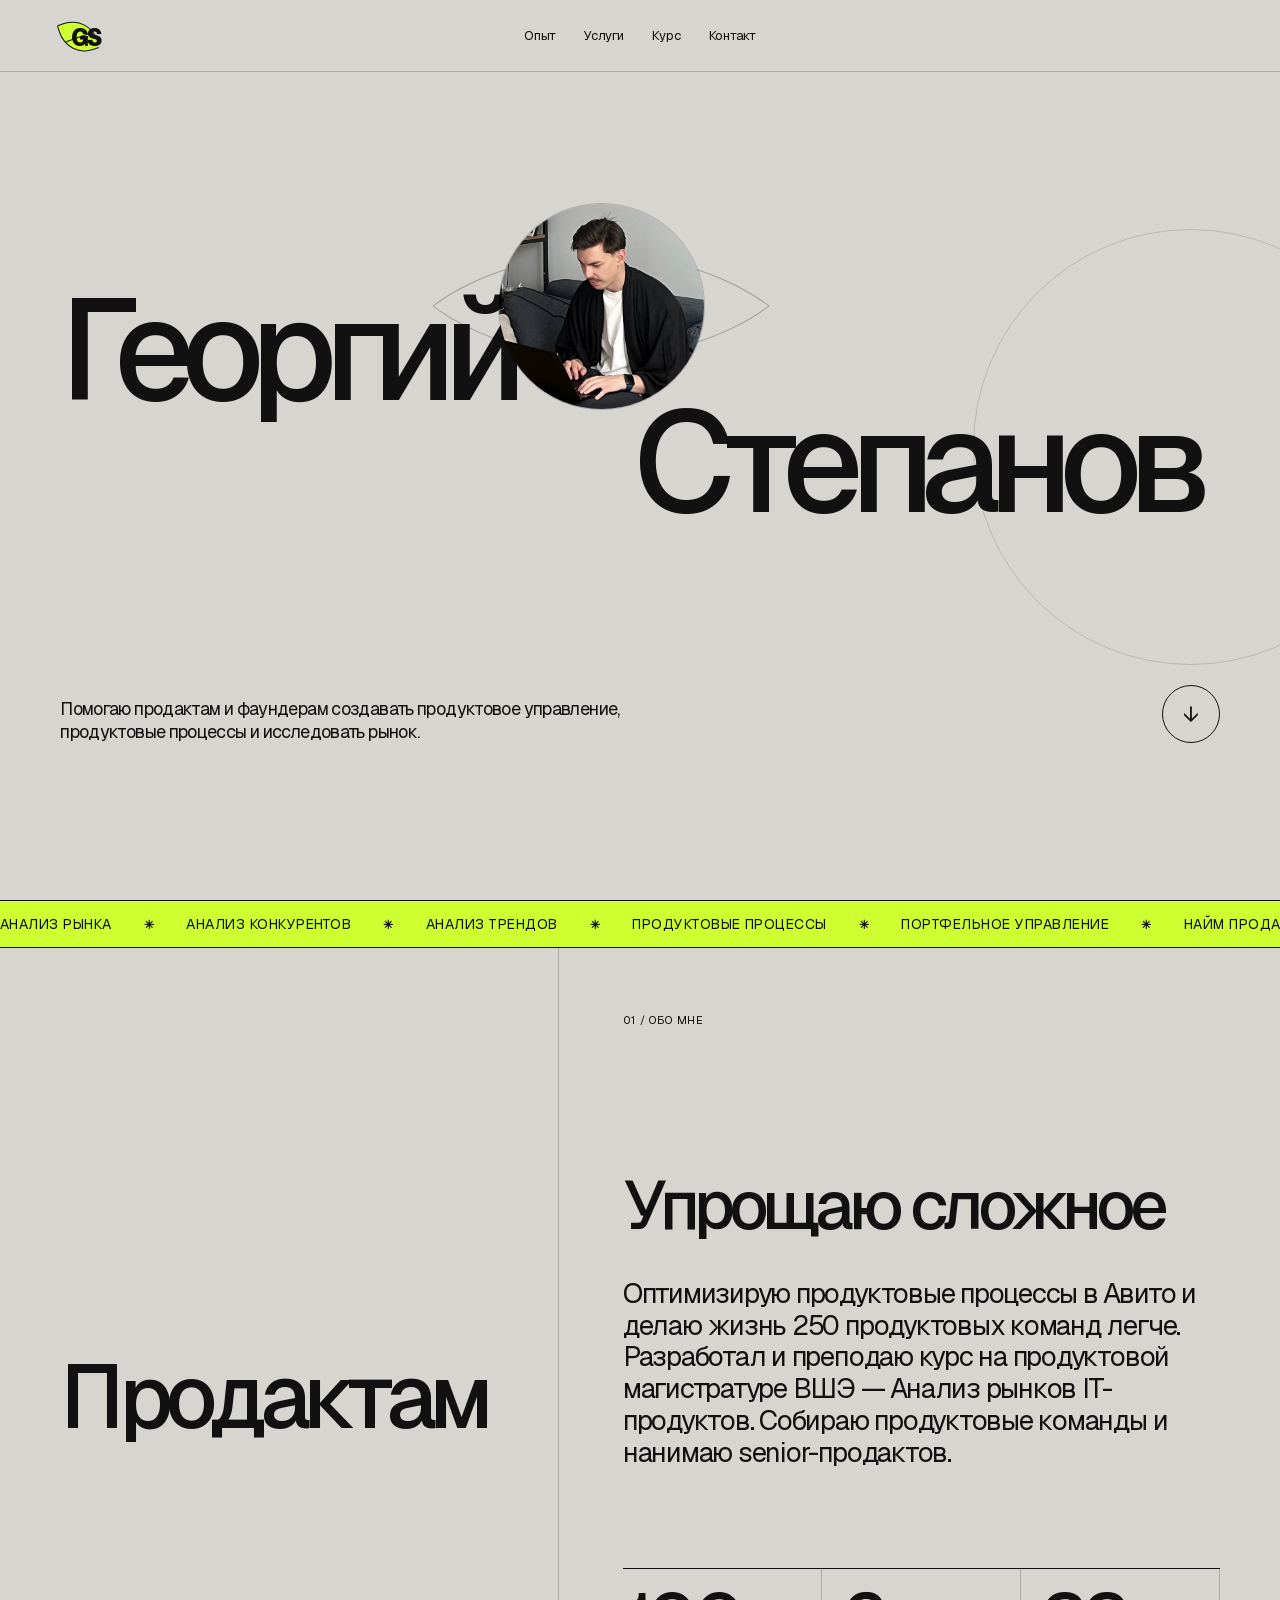
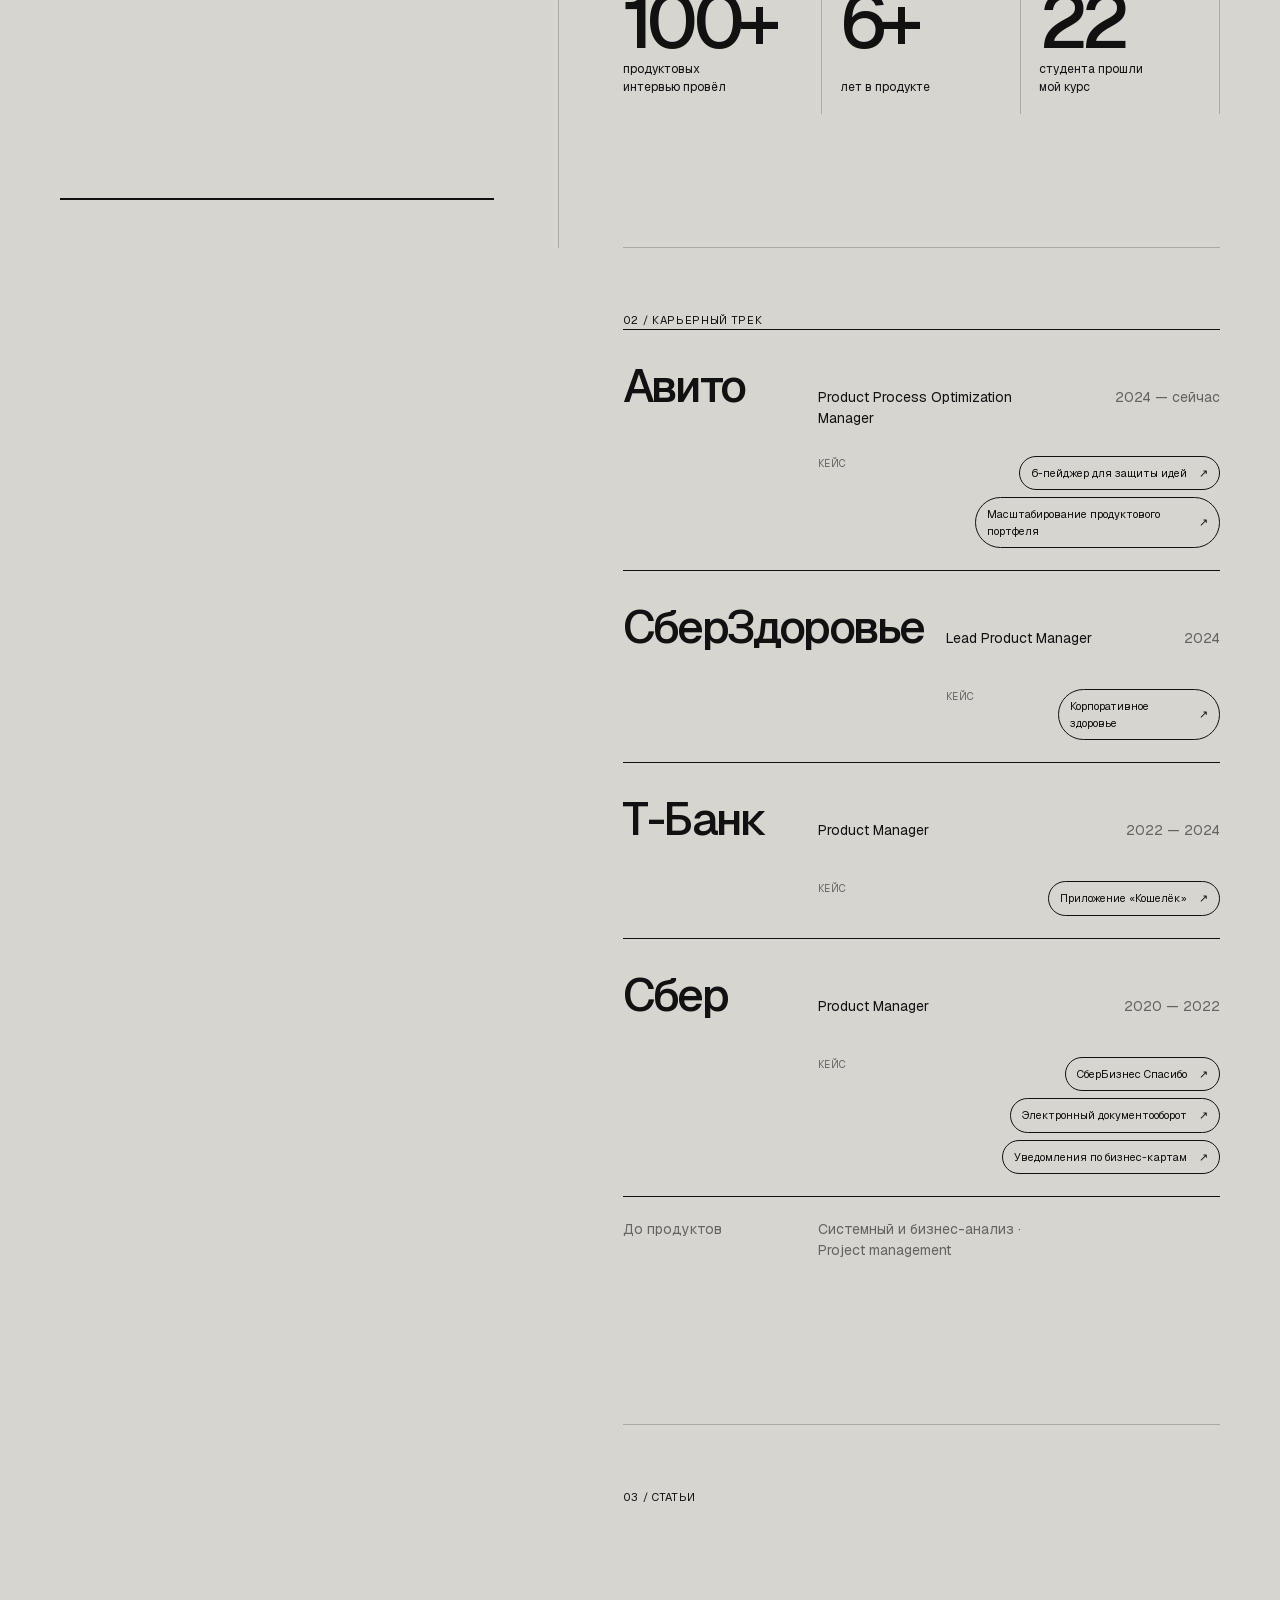
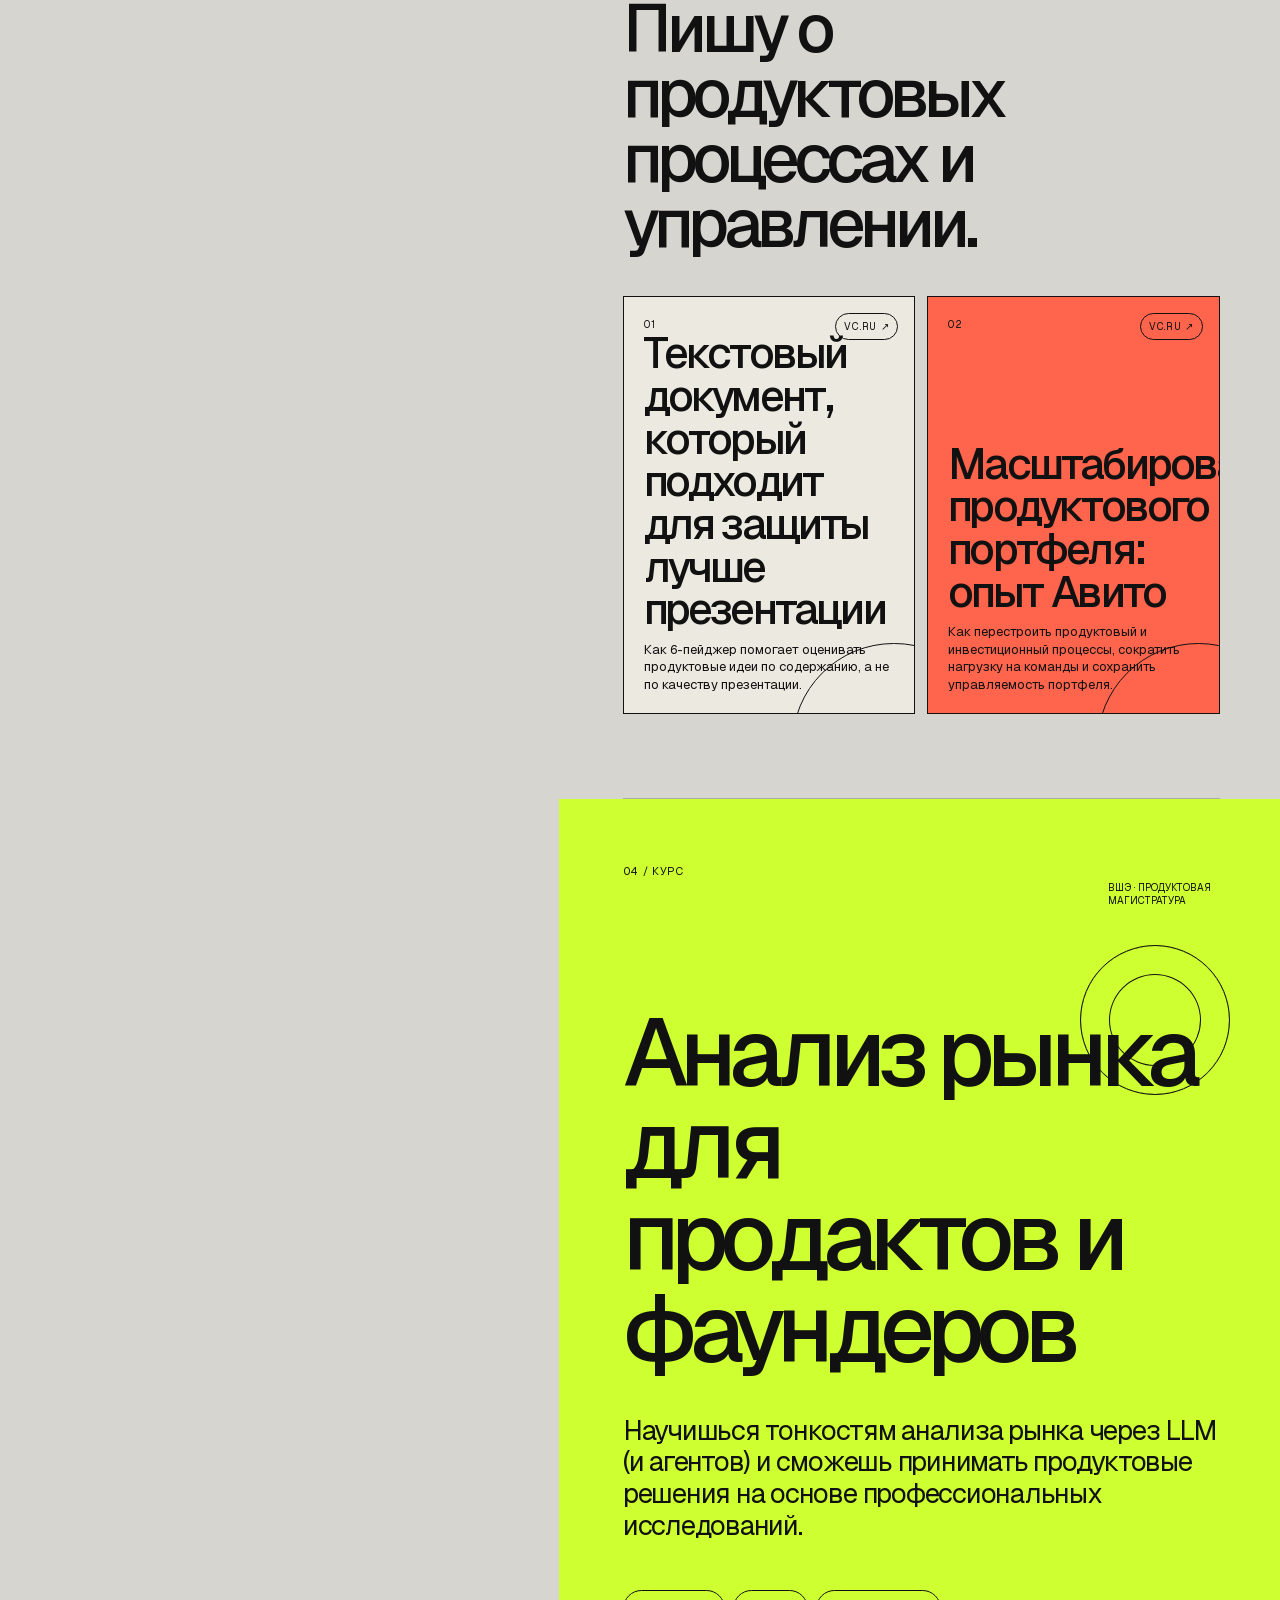
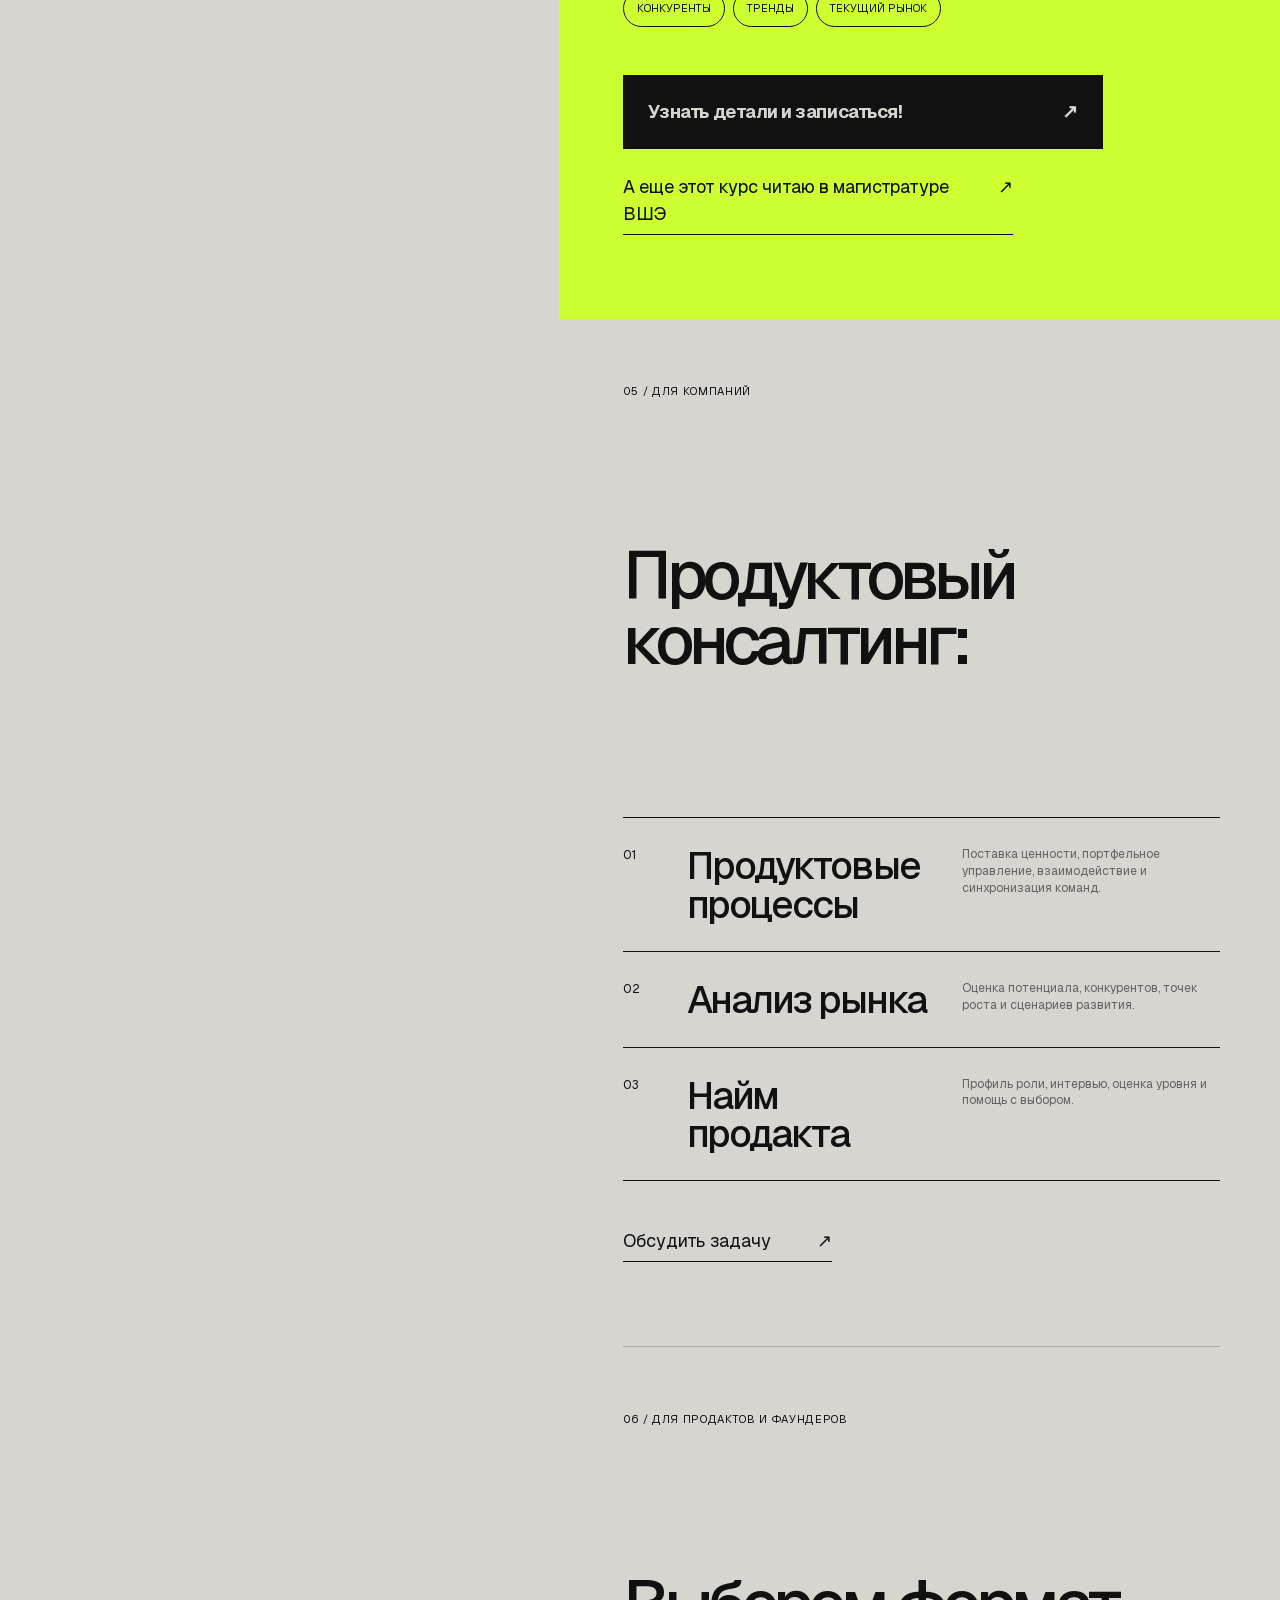
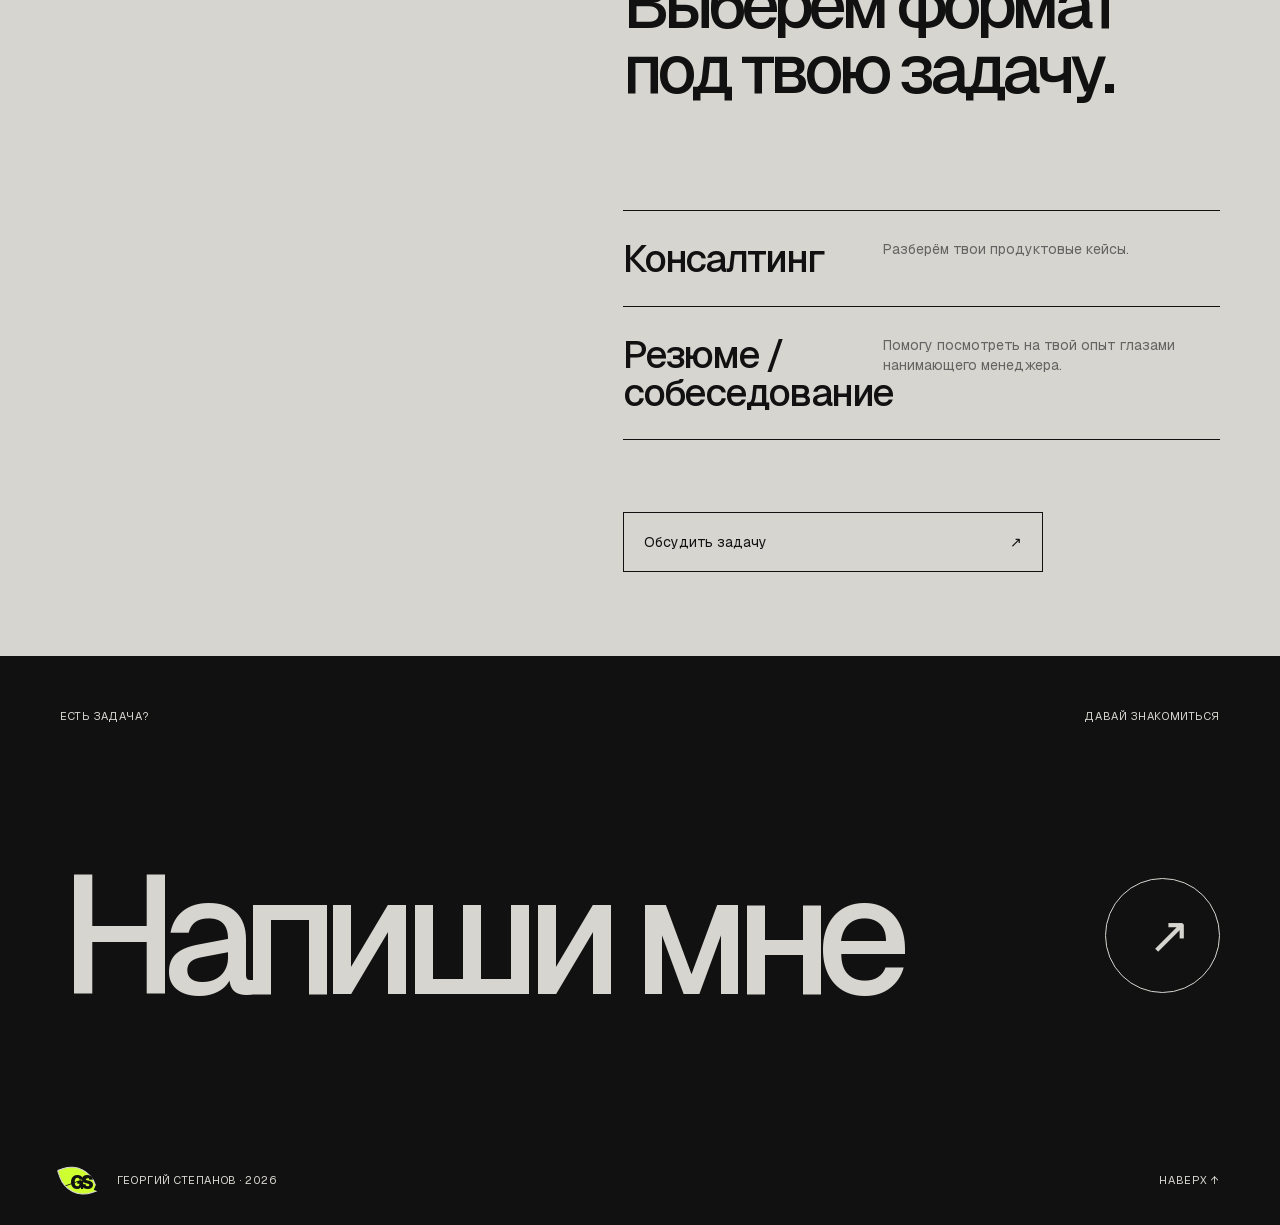
==== commit 0fe90a57: "Publish corrected footer logo" ====
--- a/index.html
+++ b/index.html
@@ -73,10 +73,10 @@
       name="twitter:image"
       content="https://georgestepanov.com/og-2026-v2.jpg"
     />
-    <script type="module" crossorigin src="/assets/home-DqBTCjiT.js"></script>
-    <link rel="modulepreload" crossorigin href="/assets/globals-DNEupU4E.js">
-    <link rel="modulepreload" crossorigin href="/assets/seo-BwQWRjG9.js">
-    <link rel="stylesheet" crossorigin href="/assets/globals-CMv0H7Yq.css">
+    <script type="module" crossorigin src="/assets/home-Dah7jqcB.js"></script>
+    <link rel="modulepreload" crossorigin href="/assets/globals-C0gqadTT.js">
+    <link rel="modulepreload" crossorigin href="/assets/seo-DVcdHA0k.js">
+    <link rel="stylesheet" crossorigin href="/assets/globals-CPIgb7tr.css">
   </head>
   <body>
     <div id="root"><link rel="preload" as="image" href="/georgiy.jpg?v=laptop-close"/><main><script type="application/ld+json">{"@context":"https://schema.org","@graph":[{"@type":"WebSite","@id":"https://georgestepanov.com/#website","url":"https://georgestepanov.com/","name":"Георгий Степанов","description":"Помогаю продактам и фаундерам создавать продуктовое управление, продуктовые процессы и исследовать рынок.","inLanguage":"ru-RU","publisher":{"@id":"https://georgestepanov.com/#person"}},{"@type":"ProfilePage","@id":"https://georgestepanov.com/#profile","url":"https://georgestepanov.com/","name":"Георгий Степанов — продуктовые процессы и анализ рынка","description":"Помогаю продактам и фаундерам создавать продуктовое управление, продуктовые процессы и исследовать рынок.","inLanguage":"ru-RU","isPartOf":{"@id":"https://georgestepanov.com/#website"},"mainEntity":{"@id":"https://georgestepanov.com/#person"}},{"@type":"Person","@id":"https://georgestepanov.com/#person","name":"Георгий Степанов","url":"https://georgestepanov.com/","image":{"@type":"ImageObject","url":"https://georgestepanov.com/georgiy.jpg","width":689,"height":605},"description":"Эксперт по продуктовым процессам, портфельному управлению и анализу рынка.","jobTitle":"Product Process Optimization Manager","worksFor":{"@type":"Organization","name":"Авито"},"sameAs":["https://t.me/ne_gorbis","https://vc.ru/id1985995"],"knowsAbout":["Продуктовые процессы","Портфельное управление","Анализ рынка","Анализ конкурентов","Трендвотчинг","Продуктовый консалтинг","Найм продакт-менеджеров"]}]}</script><header class="site-header"><a class="wordmark" href="#top" aria-label="В начало страницы" data-analytics-goal="navigation_click" data-analytics-location="main_header" data-analytics-destination="top"><span class="gs-leaf-mark" aria-hidden="true"><span class="gs-leaf-mark__leaf"></span><span class="gs-leaf-mark__letters">GS</span></span></a><nav aria-label="Основная навигация"><a href="#work" data-analytics-goal="navigation_click" data-analytics-location="main_header" data-analytics-destination="experience">Опыт</a><a href="#services" data-analytics-goal="navigation_click" data-analytics-location="main_header" data-analytics-destination="services">Услуги</a><a href="/course" data-analytics-goal="course_open" data-analytics-location="main_header">Курс</a><a href="https://t.me/ne_gorbis" target="_blank" rel="noreferrer" data-analytics-goal="telegram_click" data-analytics-location="main_header">Контакт</a></nav></header><section class="hero" id="top" aria-labelledby="hero-title"><div class="portrait-wrap" aria-hidden="true"><div class="portrait-orbit"></div><img src="/georgiy.jpg?v=laptop-close" alt="" class="portrait"/></div><h1 id="hero-title">Георгий<span>Степанов</span></h1><div class="hero-bottom"><p>Помогаю продактам и фаундерам создавать продуктовое управление,<br/> продуктовые процессы и исследовать рынок.</p><a class="round-link" href="#work" aria-label="Перейти к опыту" data-analytics-goal="navigation_click" data-analytics-location="hero" data-analytics-destination="experience">↓</a></div></section><div class="ticker" aria-hidden="true"><div class="ticker-track"><span>Анализ рынка<!-- --> <b>✳</b></span><span>Анализ конкурентов<!-- --> <b>✳</b></span><span>Анализ трендов<!-- --> <b>✳</b></span><span>Продуктовые процессы<!-- --> <b>✳</b></span><span>Портфельное управление<!-- --> <b>✳</b></span><span>Найм продактов<!-- --> <b>✳</b></span><span>Продуктовый консалтинг<!-- --> <b>✳</b></span><span>Анализ рынка<!-- --> <b>✳</b></span><span>Анализ конкурентов<!-- --> <b>✳</b></span><span>Анализ трендов<!-- --> <b>✳</b></span><span>Продуктовые процессы<!-- --> <b>✳</b></span><span>Портфельное управление<!-- --> <b>✳</b></span><span>Найм продактов<!-- --> <b>✳</b></span><span>Продуктовый консалтинг<!-- --> <b>✳</b></span></div></div><section class="story" id="work"><div class="story-sticky" aria-hidden="true"><div class="stage-words"><span class="active">Обо мне</span><span class="">Трек</span><span class="">Статьи</span><span class="">Курс</span><span class="">Компаниям</span><span class="">Продактам</span></div><div class="stage-progress"><span style="width:16.666666666666664%"></span></div></div><div class="story-content"><article class="story-block about-block" data-stage="0"><p class="section-number">01 / ОБО МНЕ</p><h2>Упрощаю сложное</h2><p class="lead">Оптимизирую продуктовые процессы в Авито и делаю жизнь 250 продуктовых команд легче. Разработал и преподаю курс на продуктовой магистратуре ВШЭ — Анализ рынков IT-продуктов. Собираю продуктовые команды и нанимаю senior-продактов.</p><div class="stats" aria-label="Ключевые факты"><div><strong>100+</strong><span>продуктовых интервью провёл</span></div><div><strong>6+</strong><span>лет в продукте</span></div><div><strong>22</strong><span>студента прошли мой курс</span></div></div></article><article class="story-block career-block" data-stage="1"><p class="section-number">02 / КАРЬЕРНЫЙ ТРЕК</p><div class="career-list"><div class="career-row"><span class="career-company">Авито</span><span>Product Process Optimization Manager</span><span>2024 — сейчас</span><div class="career-products"><span class="career-products-label">Кейс</span><div class="career-product-links"><a href="https://vc.ru/id1985995/3001491-tekstovyi-dokument-kotoryi-podhodit-dlya-zashity-luchshe-prezentacii" target="_blank" rel="noreferrer" data-analytics-goal="case_open" data-analytics-location="Авито" data-analytics-label="6-пейджер для защиты идей">6-пейджер для защиты идей<!-- --> <span aria-hidden="true">↗</span></a><a href="https://vc.ru/hr/2711609-masshtabirovanie-produktovogo-portfelya-avito" target="_blank" rel="noreferrer" data-analytics-goal="case_open" data-analytics-location="Авито" data-analytics-label="Масштабирование продуктового портфеля">Масштабирование продуктового портфеля<!-- --> <span aria-hidden="true">↗</span></a></div></div></div><div class="career-row"><span class="career-company">СберЗдоровье</span><span>Lead Product Manager</span><span>2024</span><div class="career-products"><span class="career-products-label">Кейс</span><div class="career-product-links"><a href="https://sberhealth.ru/library/zdorove/programmy-korporativnogo-zdorovya" target="_blank" rel="noreferrer" data-analytics-goal="case_open" data-analytics-location="СберЗдоровье" data-analytics-label="Корпоративное здоровье">Корпоративное здоровье<!-- --> <span aria-hidden="true">↗</span></a></div></div></div><div class="career-row"><span class="career-company">Т-Банк</span><span>Product Manager</span><span>2022 — 2024</span><div class="career-products"><span class="career-products-label">Кейс</span><div class="career-product-links"><a href="https://koshelek.app/about" target="_blank" rel="noreferrer" data-analytics-goal="case_open" data-analytics-location="Т-Банк" data-analytics-label="Приложение «Кошелёк»">Приложение «Кошелёк»<!-- --> <span aria-hidden="true">↗</span></a></div></div></div><div class="career-row"><span class="career-company">Сбер</span><span>Product Manager</span><span>2020 — 2022</span><div class="career-products"><span class="career-products-label">Кейс</span><div class="career-product-links"><a href="https://www.sberbank.ru/ru/s_m_business/spasibo" target="_blank" rel="noreferrer" data-analytics-goal="case_open" data-analytics-location="Сбер" data-analytics-label="СберБизнес Спасибо">СберБизнес Спасибо<!-- --> <span aria-hidden="true">↗</span></a><a href="https://www.sberbank.ru/ru/s_m_business/nbs/e-invoicing" target="_blank" rel="noreferrer" data-analytics-goal="case_open" data-analytics-location="Сбер" data-analytics-label="Электронный документооборот">Электронный документооборот<!-- --> <span aria-hidden="true">↗</span></a><a href="https://www.sberbank.ru/help/business/sbbol/cards/notifications/100301" target="_blank" rel="noreferrer" data-analytics-goal="case_open" data-analytics-location="Сбер" data-analytics-label="Уведомления по бизнес-картам">Уведомления по бизнес-картам<!-- --> <span aria-hidden="true">↗</span></a></div></div></div><div class="career-row career-more"><span>До продуктов</span><span>Системный и бизнес-анализ · Project management</span></div></div></article><article class="story-block products-block" data-stage="2"><p class="section-number">03 / СТАТЬИ</p><h2>Пишу о продуктовых процессах и управлении.</h2><div class="product-grid"><a class="product-card card-1" href="https://vc.ru/id1985995/3001491-tekstovyi-dokument-kotoryi-podhodit-dlya-zashity-luchshe-prezentacii" target="_blank" rel="noreferrer" data-analytics-goal="article_open" data-analytics-location="articles" data-analytics-label="Текстовый документ, который подходит для защиты лучше презентации"><span class="card-index">0<!-- -->1</span><span class="article-source">vc.ru ↗</span><h3>Текстовый документ, который подходит для защиты лучше презентации</h3><p>Как 6-пейджер помогает оценивать продуктовые идеи по содержанию, а не по качеству презентации.</p></a><a class="product-card card-2" href="https://vc.ru/hr/2711609-masshtabirovanie-produktovogo-portfelya-avito" target="_blank" rel="noreferrer" data-analytics-goal="article_open" data-analytics-location="articles" data-analytics-label="Масштабирование продуктового портфеля: опыт Авито"><span class="card-index">0<!-- -->2</span><span class="article-source">vc.ru ↗</span><h3>Масштабирование продуктового портфеля: опыт Авито</h3><p>Как перестроить продуктовый и инвестиционный процессы, сократить нагрузку на команды и сохранить управляемость портфеля.</p></a></div></article><article class="story-block course-block" data-stage="3"><p class="section-number">04 / КУРС</p><div class="course-badge">ВШЭ · продуктовая магистратура</div><h2>Анализ рынка для продактов и фаундеров</h2><p class="lead">Научишься тонкостям анализа рынка через LLM (и агентов) и сможешь принимать продуктовые решения на основе профессиональных исследований.</p><div class="course-meta"><span>Конкуренты</span><span>Тренды</span><span>Текущий рынок</span></div><a href="/course" class="button button-dark course-cta" data-analytics-goal="course_open" data-analytics-location="main_course_section">Узнать детали и записаться! <span>↗</span></a><a href="https://www.hse.ru/ma/productmanagement/courses/1048929655.html" class="text-link course-hse-link" target="_blank" rel="noreferrer" data-analytics-goal="hse_open" data-analytics-location="main_course_section">А еще этот курс читаю в магистратуре ВШЭ <span>↗</span></a></article><article class="story-block service-block" id="services" data-stage="4"><p class="section-number">05 / ДЛЯ КОМПАНИЙ</p><h2>Продуктовый консалтинг:</h2><div class="service-list"><div class="service-row"><span>01</span><h3>Продуктовые процессы</h3><p>Поставка ценности, портфельное управление, взаимодействие и синхронизация команд.</p></div><div class="service-row"><span>02</span><h3>Анализ рынка</h3><p>Оценка потенциала, конкурентов, точек роста и сценариев развития.</p></div><div class="service-row"><span>03</span><h3>Найм продакта</h3><p>Профиль роли, интервью, оценка уровня и помощь с выбором.</p></div></div><a href="https://t.me/ne_gorbis" class="text-link" target="_blank" rel="noreferrer" data-analytics-goal="telegram_click" data-analytics-location="companies">Обсудить задачу <span>↗</span></a></article><article class="story-block mentor-block" data-stage="5"><p class="section-number">06 / ДЛЯ ПРОДАКТОВ И ФАУНДЕРОВ</p><h2>Выберем формат под твою задачу.</h2><div class="mentor-options"><div class="mentor-option"><h3>Консалтинг</h3><p>Разберём твои продуктовые кейсы.</p></div><div class="mentor-option"><h3>Резюме / собеседование</h3><p>Помогу посмотреть на твой опыт глазами нанимающего менеджера.</p></div></div><a href="https://t.me/ne_gorbis" target="_blank" rel="noreferrer" class="button" data-analytics-goal="telegram_click" data-analytics-location="mentoring">Обсудить задачу <span>↗</span></a></article></div></section><footer id="contact"><div class="footer-kicker"><span>Есть задача?</span><span>Давай знакомиться</span></div><a class="footer-link" href="https://t.me/ne_gorbis" target="_blank" rel="noreferrer" data-analytics-goal="telegram_click" data-analytics-location="main_footer">Напиши мне<span>↗</span></a><div class="footer-bottom"><span class="footer-identity"><span class="gs-leaf-mark gs-leaf-mark--inverse footer-logo" aria-hidden="true"><span class="gs-leaf-mark__leaf"></span><span class="gs-leaf-mark__letters">GS</span></span><span>Георгий Степанов · 2026</span></span><a href="#top" data-analytics-goal="navigation_click" data-analytics-location="main_footer" data-analytics-destination="top">Наверх ↑</a></div></footer></main></div>
--- a/assets/globals-CPIgb7tr.css
+++ b/assets/globals-CPIgb7tr.css
@@ -0,0 +1 @@
+@font-face{font-family:Geist;font-style:normal;font-weight:100 900;font-display:swap;src:url(/fonts/geist-ff2310f5.woff2)format("woff2");unicode-range:U+460-52F,U+1C80-1C8A,U+20B4,U+2DE0-2DFF,U+A640-A69F,U+FE2E-FE2F}@font-face{font-family:Geist;font-style:normal;font-weight:100 900;font-display:swap;src:url(/fonts/geist-875ccdd4.woff2)format("woff2");unicode-range:U+301,U+400-45F,U+490-491,U+4B0-4B1,U+2116}@font-face{font-family:Geist;font-style:normal;font-weight:100 900;font-display:swap;src:url(/fonts/geist-52306abf.woff2)format("woff2");unicode-range:U+102-103,U+110-111,U+128-129,U+168-169,U+1A0-1A1,U+1AF-1B0,U+300-301,U+303-304,U+308-309,U+323,U+329,U+1EA0-1EF9,U+20AB}@font-face{font-family:Geist;font-style:normal;font-weight:100 900;font-display:swap;src:url(/fonts/geist-001175b1.woff2)format("woff2");unicode-range:U+100-2BA,U+2BD-2C5,U+2C7-2CC,U+2CE-2D7,U+2DD-2FF,U+304,U+308,U+329,U+1D00-1DBF,U+1E00-1E9F,U+1EF2-1EFF,U+2020,U+20A0-20AB,U+20AD-20C0,U+2113,U+2C60-2C7F,U+A720-A7FF}@font-face{font-family:Geist;font-style:normal;font-weight:100 900;font-display:swap;src:url(/fonts/geist-98bbbccb.woff2)format("woff2");unicode-range:U+??,U+131,U+152-153,U+2BB-2BC,U+2C6,U+2DA,U+2DC,U+304,U+308,U+329,U+2000-206F,U+20AC,U+2122,U+2191,U+2193,U+2212,U+2215,U+FEFF,U+FFFD}:root{--font-geist-sans:"Geist"}@layer properties{@supports (((-webkit-hyphens:none)) and (not (margin-trim:inline))) or ((-moz-orient:inline) and (not (color:rgb(from red r g b)))){*,:before,:after,::backdrop{--tw-blur:initial;--tw-brightness:initial;--tw-contrast:initial;--tw-grayscale:initial;--tw-hue-rotate:initial;--tw-invert:initial;--tw-opacity:initial;--tw-saturate:initial;--tw-sepia:initial;--tw-drop-shadow:initial;--tw-drop-shadow-color:initial;--tw-drop-shadow-alpha:100%;--tw-drop-shadow-size:initial}}}@layer theme{:root,:host{--font-sans:ui-sans-serif, system-ui, sans-serif, "Apple Color Emoji", "Segoe UI Emoji", "Segoe UI Symbol", "Noto Color Emoji";--font-mono:ui-monospace, SFMono-Regular, Menlo, Monaco, Consolas, "Liberation Mono", "Courier New", monospace;--spacing:.25rem;--default-transition-duration:.15s;--default-transition-timing-function:cubic-bezier(.4, 0, .2, 1);--default-font-family:var(--font-sans);--default-mono-font-family:var(--font-mono)}}@layer base{*,:after,:before,::backdrop{box-sizing:border-box;border:0 solid;margin:0;padding:0}::file-selector-button{box-sizing:border-box;border:0 solid;margin:0;padding:0}html,:host{-webkit-text-size-adjust:100%;tab-size:4;line-height:1.5;font-family:var(--default-font-family,ui-sans-serif, system-ui, sans-serif, "Apple Color Emoji", "Segoe UI Emoji", "Segoe UI Symbol", "Noto Color Emoji");font-feature-settings:var(--default-font-feature-settings,normal);font-variation-settings:var(--default-font-variation-settings,normal);-webkit-tap-highlight-color:transparent}hr{height:0;color:inherit;border-top-width:1px}abbr:where([title]){-webkit-text-decoration:underline dotted;text-decoration:underline dotted}h1,h2,h3,h4,h5,h6{font-size:inherit;font-weight:inherit}a{color:inherit;-webkit-text-decoration:inherit;-webkit-text-decoration:inherit;-webkit-text-decoration:inherit;-webkit-text-decoration:inherit;text-decoration:inherit}b,strong{font-weight:bolder}code,kbd,samp,pre{font-family:var(--default-mono-font-family,ui-monospace, SFMono-Regular, Menlo, Monaco, Consolas, "Liberation Mono", "Courier New", monospace);font-feature-settings:var(--default-mono-font-feature-settings,normal);font-variation-settings:var(--default-mono-font-variation-settings,normal);font-size:1em}small{font-size:80%}sub,sup{vertical-align:baseline;font-size:75%;line-height:0;position:relative}sub{bottom:-.25em}sup{top:-.5em}table{text-indent:0;border-color:inherit;border-collapse:collapse}:-moz-focusring{outline:auto}progress{vertical-align:baseline}summary{display:list-item}ol,ul,menu{list-style:none}img,svg,video,canvas,audio,iframe,embed,object{vertical-align:middle;display:block}img,video{max-width:100%;height:auto}button,input,select,optgroup,textarea{font:inherit;font-feature-settings:inherit;font-variation-settings:inherit;letter-spacing:inherit;color:inherit;opacity:1;background-color:#0000;border-radius:0}::file-selector-button{font:inherit;font-feature-settings:inherit;font-variation-settings:inherit;letter-spacing:inherit;color:inherit;opacity:1;background-color:#0000;border-radius:0}:where(select:is([multiple],[size])) optgroup{font-weight:bolder}:where(select:is([multiple],[size])) optgroup option{padding-inline-start:20px}::file-selector-button{margin-inline-end:4px}::placeholder{opacity:1}@supports (not ((-webkit-appearance:-apple-pay-button))) or (contain-intrinsic-size:1px){::placeholder{color:currentColor}@supports (color:color-mix(in lab, red, red)){::placeholder{color:color-mix(in oklab, currentcolor 50%, transparent)}}}textarea{resize:vertical}::-webkit-search-decoration{-webkit-appearance:none}::-webkit-date-and-time-value{min-height:1lh;text-align:inherit}::-webkit-datetime-edit{display:inline-flex}::-webkit-datetime-edit-fields-wrapper{padding:0}::-webkit-datetime-edit{padding-block:0}::-webkit-datetime-edit-year-field{padding-block:0}::-webkit-datetime-edit-month-field{padding-block:0}::-webkit-datetime-edit-day-field{padding-block:0}::-webkit-datetime-edit-hour-field{padding-block:0}::-webkit-datetime-edit-minute-field{padding-block:0}::-webkit-datetime-edit-second-field{padding-block:0}::-webkit-datetime-edit-millisecond-field{padding-block:0}::-webkit-datetime-edit-meridiem-field{padding-block:0}::-webkit-calendar-picker-indicator{line-height:1}:-moz-ui-invalid{box-shadow:none}button,input:where([type=button],[type=reset],[type=submit]){appearance:button}::file-selector-button{appearance:button}::-webkit-inner-spin-button{height:auto}::-webkit-outer-spin-button{height:auto}[hidden]:where(:not([hidden=until-found])){display:none!important}}@layer components;@layer utilities{.visible{visibility:visible}.relative{position:relative}.start{inset-inline-start:var(--spacing)}.end{inset-inline-end:var(--spacing)}.flex{display:flex}.hidden{display:none}.table{display:table}.resize{resize:both}.blur{--tw-blur:blur(8px);filter:var(--tw-blur,) var(--tw-brightness,) var(--tw-contrast,) var(--tw-grayscale,) var(--tw-hue-rotate,) var(--tw-invert,) var(--tw-saturate,) var(--tw-sepia,) var(--tw-drop-shadow,)}}:root{--ink:#111;--paper:#d7d5d0;--line:#11111138;--muted:#11111194;--acid:#ceff31;--coral:#ff654d;--soft:#ece9e1}*{box-sizing:border-box}html{scroll-behavior:smooth;background:var(--paper)}body{background:var(--paper);color:var(--ink);font-family:var(--font-geist-sans), "Helvetica Neue", Arial, sans-serif;-webkit-font-smoothing:antialiased;margin:0}a{color:inherit;text-decoration:none}button,a{-webkit-tap-highlight-color:transparent}::selection{color:var(--ink);background:var(--acid)}.site-header{z-index:10;border-bottom:1px solid var(--line);letter-spacing:-.02em;grid-template-columns:1fr auto 1fr;align-items:center;height:72px;padding:0 4.7vw;font-size:13px;display:grid;position:relative}.wordmark{align-items:center;width:max-content;display:inline-flex}.gs-leaf-mark{--mark-size:25px;--mark-ink:var(--ink);--mark-bg:var(--paper);--mark-outline:var(--mark-ink);width:calc(var(--mark-size) * 1.78);height:calc(var(--mark-size) * 1.38);isolation:isolate;flex:none;place-items:center;display:inline-grid;position:relative}.gs-leaf-mark__leaf{z-index:0;background:var(--acid);border:max(1px, calc(var(--mark-size) * .014)) solid var(--mark-outline);transform-origin:50% 55%;border-radius:4% 78%;width:76%;height:100%;transition:transform .42s cubic-bezier(.2,.85,.2,1);position:absolute;top:1%;left:4%;transform:rotate(-19deg)translate(0)}.gs-leaf-mark__leaf:before{width:88%;height:max(1px, calc(var(--mark-size) * .014));content:"";background:var(--mark-ink);transform-origin:0;position:absolute;top:53%;left:7%;transform:rotate(-1deg)}.gs-leaf-mark__leaf:after{content:"";background:var(--mark-bg);border-top:max(1px, calc(var(--mark-size) * .014)) solid var(--mark-ink);width:18%;height:18%;position:absolute;bottom:-2%;right:-3%;transform:rotate(-47deg)translate(26%,43%)}.gs-leaf-mark__letters{z-index:1;color:var(--mark-ink);font-family:var(--font-geist-sans), "Helvetica Neue", Arial, sans-serif;font-size:var(--mark-size);letter-spacing:-.13em;transform-origin:50%;margin-top:5%;margin-left:15%;font-weight:900;line-height:.8;display:block;position:relative;transform:scaleX(.92)}.gs-leaf-mark:hover .gs-leaf-mark__leaf,a:hover .gs-leaf-mark__leaf,a:focus-visible .gs-leaf-mark__leaf{transform:rotate(-16deg)translate(2px,-2px)}.gs-leaf-mark--inverse{--mark-ink:var(--ink);--mark-bg:var(--ink);--mark-outline:var(--paper)}.gs-leaf-mark--inverse .gs-leaf-mark__letters{font-size:calc(var(--mark-size) * .84);letter-spacing:-.16em;margin-left:0;transform:translate(-2%)scaleX(.92)}.site-header nav{gap:28px;display:flex}.site-header nav a,.header-contact{position:relative}.site-header nav a:after,.header-contact:after{content:"";transform-origin:100%;background:currentColor;height:1px;transition:transform .24s;position:absolute;bottom:-4px;left:0;right:0;transform:scaleX(0)}.site-header nav a:hover:after,.site-header nav a:focus-visible:after,.header-contact:hover:after,.header-contact:focus-visible:after{transform-origin:0;transform:scaleX(1)}.header-contact{justify-self:end}.hero{min-height:calc(100svh - 72px);padding:28px 4.7vw 44px;position:relative;overflow:hidden}.hero:before{content:"";border:1px solid #11111126;border-radius:50%;width:34vw;min-width:300px;height:34vw;min-height:300px;position:absolute;top:19%;right:-10vw}.hero-topline,.hero-bottom{z-index:3;text-transform:uppercase;letter-spacing:.04em;justify-content:space-between;font-size:12px;display:flex;position:relative}.hero h1{z-index:2;letter-spacing:-.095em;flex-direction:column;justify-content:center;min-height:65vh;margin:0;padding-top:3vh;font-size:clamp(72px,11.2vw,174px);font-weight:500;line-height:.78;animation:.95s cubic-bezier(.16,1,.3,1) both hero-rise;display:flex;position:relative}.hero h1 span{align-self:flex-end;padding-right:1.5vw}.portrait-wrap{z-index:4;aspect-ratio:1;width:clamp(160px,16vw,238px);animation:1.1s cubic-bezier(.16,1,.3,1) .18s both portrait-in;position:absolute;top:16%;left:39%}.portrait{object-fit:cover;object-position:center center;filter:saturate(.82)contrast(1.03);border-radius:50%;width:100%;height:100%;animation:6s ease-in-out infinite float;display:block;box-shadow:0 0 0 1px #1113}.portrait-orbit{z-index:-1;pointer-events:none;border:1px solid #11111140;border-radius:100% 0;width:86%;height:86%;margin:auto;position:absolute;inset:0;transform:scaleX(1.36)rotate(45deg)}.hero-bottom{align-items:flex-end}.hero-bottom p{text-transform:none;letter-spacing:-.035em;margin:0;font-size:clamp(16px,1.4vw,21px);line-height:1.25}.round-link{border:1px solid var(--ink);border-radius:50%;place-items:center;width:58px;height:58px;font-size:22px;transition:color .26s,background .26s,transform .26s;display:grid}.round-link:hover,.round-link:focus-visible{color:var(--paper);background:var(--ink);transform:rotate(-25deg)}.ticker{z-index:2;color:var(--ink);background:var(--acid);border-top:1px solid var(--ink);border-bottom:1px solid var(--ink);padding:13px 0 12px;position:relative;overflow:hidden}.ticker-track{width:max-content;animation:32s linear infinite ticker;display:flex}.ticker span{text-transform:uppercase;white-space:nowrap;letter-spacing:.035em;align-items:center;gap:32px;padding-right:32px;font-size:14px;display:inline-flex}.ticker b{font-size:12px}.story{grid-template-columns:minmax(320px,43%) minmax(0,57%);padding:0 4.7vw;display:grid}.story-sticky{border-right:1px solid var(--line);flex-direction:column;height:100svh;padding:48px 5vw 48px 0;display:flex;position:sticky;top:0}.stage-kicker,.section-number{text-transform:uppercase;letter-spacing:.06em;font-size:11px}.stage-words{flex:1;align-items:center;display:grid;position:relative}.stage-words>span{letter-spacing:-.085em;opacity:0;max-width:94%;font-size:clamp(58px,7vw,108px);font-weight:510;line-height:.84;transition:opacity .52s,transform .62s cubic-bezier(.16,1,.3,1);display:block;position:absolute;transform:translateY(32px)rotate(2deg)}.stage-words>span.active{opacity:1;transform:translateY(0)rotate(0)}.stage-progress{background:#11111126;height:2px;overflow:hidden}.stage-progress span{background:var(--ink);height:100%;transition:width .55s cubic-bezier(.16,1,.3,1);display:block}.story-content{padding-left:5vw}.story-block{border-bottom:1px solid var(--line);opacity:.25;min-height:100svh;padding:64px 0 84px;transition:opacity .7s,transform .8s cubic-bezier(.16,1,.3,1);transform:translateY(42px)}.story-block.is-visible{opacity:1;transform:none}.story-block h2{letter-spacing:-.075em;max-width:800px;margin:16vh 0 40px;font-size:clamp(43px,5.3vw,79px);font-weight:500;line-height:.96}.lead{letter-spacing:-.045em;max-width:670px;margin:0 0 46px;font-size:clamp(21px,2.15vw,32px);line-height:1.16}.stats{border-top:1px solid var(--ink);grid-template-columns:repeat(3,1fr);margin-top:11vh;display:grid}.stats>div{border-right:1px solid var(--line);flex-direction:column;min-height:145px;padding:18px 14px 18px 0;display:flex}.stats>div+div{padding-left:18px}.stats strong{letter-spacing:-.085em;font-size:clamp(48px,6vw,88px);font-weight:500;line-height:.9}.stats span{max-width:120px;margin-top:auto;font-size:12px}.career-block{flex-direction:column;display:flex}.career-list{margin-top:auto}.career-row{border-top:1px solid var(--ink);grid-template-columns:1fr 1.4fr .8fr;align-items:baseline;gap:22px;min-height:144px;padding:22px 0;font-size:14px;display:grid}.career-company{letter-spacing:-.06em;font-size:clamp(31px,3.6vw,54px);font-weight:520}.career-row>span:nth-child(3){color:var(--muted);text-align:right}.career-products{grid-column:2/-1;grid-template-columns:1fr 1.8fr;align-items:start;gap:22px;padding-top:5px;display:grid}.career-products-label{color:var(--muted);text-transform:uppercase;letter-spacing:.06em;font-size:10px}.career-product-links{flex-wrap:wrap;justify-content:flex-end;gap:7px;display:flex}.career-product-links a{border:1px solid var(--ink);border-radius:99px;align-items:center;gap:12px;padding:8px 11px;font-size:11px;transition:background .22s,transform .22s;display:inline-flex}.career-product-links a:hover,.career-product-links a:focus-visible{background:var(--acid);transform:translateY(-2px)}.career-product-links a span{color:inherit;text-align:inherit;transition:transform .22s}.career-product-links a:hover span,.career-product-links a:focus-visible span{transform:translate(2px,-2px)}.career-more{color:var(--muted)}.products-block h2{margin-top:10vh}.product-grid{grid-template-columns:repeat(2,1fr);gap:12px;display:grid}.product-card{border:1px solid var(--ink);flex-direction:column;min-height:310px;padding:20px;transition:transform .32s cubic-bezier(.16,1,.3,1),box-shadow .32s;display:flex;position:relative;overflow:hidden}.product-card:hover,.product-card:focus-visible{z-index:2;box-shadow:8px 8px 0 var(--ink);outline:none;transform:translate(-4px,-4px)}.product-card:after{aspect-ratio:1;content:"";border:1px solid;border-radius:50%;width:70%;position:absolute;bottom:-32%;right:-28%}.card-1{color:var(--ink);background:var(--soft)}.card-2{color:var(--ink);background:var(--coral)}.card-index,.article-source{text-transform:uppercase;letter-spacing:.07em;font-size:10px}.article-source{border:1px solid;border-radius:99px;padding:5px 8px;position:absolute;top:16px;right:16px}.product-card h3{letter-spacing:-.065em;margin:auto 0 10px;font-size:clamp(28px,3.4vw,48px);font-weight:500;line-height:.98}.product-card p{z-index:1;max-width:390px;margin:0;font-size:13px;line-height:1.35;position:relative}.course-block{min-height:110svh;color:var(--ink);background:var(--acid);border-bottom:0;margin:0 -4.7vw 0 -5vw;padding:64px 4.7vw 84px 5vw;position:relative}.course-block:after{content:"";border:1px solid var(--ink);width:150px;height:150px;box-shadow:inset 0 0 0 28px var(--acid), inset 0 0 0 29px var(--ink);border-radius:50%;animation:12s linear infinite slow-spin;position:absolute;top:13%;right:7%}.course-block h2{z-index:1;max-width:720px;margin-top:14vh;font-size:clamp(56px,7.5vw,108px);position:relative}.course-badge{text-transform:uppercase;max-width:112px;font-size:10px;line-height:1.3;position:absolute;top:82px;right:4.7vw}.course-meta{flex-wrap:wrap;gap:8px;margin:48px 0;display:flex}.course-meta span{text-transform:uppercase;border:1px solid;border-radius:99px;padding:9px 13px;font-size:11px}.button{border:1px solid var(--ink);justify-content:space-between;align-items:center;width:min(100%,420px);min-height:60px;padding:0 20px;font-size:14px;transition:color .26s,background .26s;display:flex}.button:hover,.button:focus-visible,.button-dark{color:var(--paper);background:var(--ink)}.button-dark:hover,.button-dark:focus-visible{color:var(--ink);background:0 0}.course-cta{letter-spacing:-.025em;width:min(100%,480px);min-height:74px;padding:0 24px;font-size:clamp(17px,1.45vw,21px);font-weight:680}.course-hse-link{justify-content:space-between;gap:18px;width:min(100%,390px);margin-top:24px;font-size:13px;font-weight:420}.service-list{margin:16vh 0 46px}.service-row{border-top:1px solid var(--ink);grid-template-columns:46px 1fr 1fr;gap:18px;padding:28px 0;display:grid}.service-row:last-child{border-bottom:1px solid var(--ink)}.service-row>span,.service-row p{font-size:12px}.service-row h3,.service-row p{margin:0}.service-row h3{letter-spacing:-.055em;font-size:clamp(24px,3vw,42px);font-weight:500;line-height:1}.service-row p{max-width:260px;color:var(--muted);line-height:1.4}.text-link{border-bottom:1px solid var(--ink);gap:46px;padding-bottom:7px;font-size:18px;display:inline-flex}.text-link span,.button span{transition:transform .22s}.text-link:hover span,.button:hover span{transform:translate(3px,-3px)}.mentor-block{border-bottom:0}.mentor-options{border-top:1px solid var(--ink);margin:12vh 0 48px}.mentor-option{border-bottom:1px solid var(--ink);grid-template-columns:minmax(180px,.7fr) 1fr;gap:24px;padding:28px 0;display:grid}.mentor-option h3,.mentor-option p{margin:0}.mentor-option h3{letter-spacing:-.055em;font-size:clamp(24px,3vw,42px);font-weight:500;line-height:1}.mentor-option p{max-width:360px;color:var(--muted);font-size:14px;line-height:1.45}.mentor-block .button{margin-top:8vh}footer{color:var(--paper);background:var(--ink);padding:52px 4.7vw 28px;position:relative;overflow:hidden}.footer-kicker,.footer-bottom{text-transform:uppercase;letter-spacing:.05em;justify-content:space-between;align-items:center;font-size:11px;display:flex}.footer-identity{align-items:center;gap:14px;display:inline-flex}.footer-logo{--mark-size:24px}.footer-link{letter-spacing:-.09em;justify-content:space-between;align-items:center;margin:16vh 0 18vh;font-size:clamp(68px,13vw,190px);font-weight:500;line-height:.8;display:flex}.footer-link span{aspect-ratio:1;border:1px solid var(--paper);border-radius:50%;place-items:center;width:clamp(70px,9vw,135px);font-size:clamp(26px,4vw,56px);transition:color .26s,background .26s,transform .26s;display:grid}.footer-link:hover span,.footer-link:focus-visible span{color:var(--ink);background:var(--acid);border-color:var(--acid);transform:rotate(45deg)}@keyframes hero-rise{0%{opacity:0;transform:translateY(70px)}to{opacity:1;transform:none}}@keyframes portrait-in{0%{opacity:0;transform:scale(.72)rotate(-7deg)}to{opacity:1;transform:none}}@keyframes float{0%,to{transform:translateY(0)}50%{transform:translateY(-9px)}}@keyframes ticker{to{transform:translate(-50%)}}@keyframes slow-spin{to{transform:rotate(360deg)}}@media (width<=900px){.site-header{grid-template-columns:1fr auto}.site-header nav{display:none}.portrait-wrap{top:20%;left:auto;right:10%}.hero h1{min-height:68vh}.hero h1 span{align-self:flex-start}.story{grid-template-columns:1fr;padding:0}.story-sticky{z-index:5;border-right:0;border-bottom:1px solid var(--line);-webkit-backdrop-filter:blur(12px);backdrop-filter:blur(12px);background:#d7d5d0f0;grid-template-columns:1fr;align-items:center;height:58px;padding:0 4.7vw;display:grid;top:0}.stage-words{display:none}.stage-progress{width:100%}.story-content{padding:0 4.7vw}.story-block{min-height:auto;padding:54px 0 86px}.story-block h2{margin-top:10vh}.course-block{margin-left:-4.7vw;margin-right:-4.7vw;padding-left:4.7vw;padding-right:4.7vw}}@media (width<=620px){.site-header,.hero,footer{padding-left:20px;padding-right:20px}.hero{min-height:calc(100svh - 72px);padding-bottom:24px}.hero-topline span:last-child{display:none}.hero h1{justify-content:flex-end;min-height:65svh;padding-bottom:12vh;font-size:clamp(64px,23.5vw,105px);line-height:.82}.portrait-wrap{width:142px;top:12%;right:12%}.hero-bottom p br{display:none}.hero-bottom p{max-width:73%;font-size:15px}.round-link{width:48px;height:48px}.story-sticky{padding-left:20px;padding-right:20px}.story-content{padding:0 20px}.story-block h2{font-size:43px}.lead{font-size:22px}.stats{grid-template-columns:1fr}.stats>div{border-right:0;border-bottom:1px solid var(--line);min-height:105px}.stats>div+div{padding-left:0}.stats span{margin-top:12px}.career-row{grid-template-columns:1fr;gap:8px}.career-row>span:nth-child(3){text-align:left}.career-products{grid-column:auto;grid-template-columns:1fr;gap:10px;margin-top:14px}.career-product-links{justify-content:flex-start}.product-grid{grid-template-columns:1fr}.course-block{min-height:auto;margin-left:-20px;margin-right:-20px;padding-left:20px;padding-right:20px}.course-block:after{width:86px;height:86px;box-shadow:inset 0 0 0 15px var(--acid), inset 0 0 0 16px var(--ink);top:15%;right:20px}.course-badge{display:none}.course-block h2{margin-top:14vh;font-size:52px}.service-row{grid-template-columns:32px 1fr}.service-row p{grid-column:2}.mentor-option{grid-template-columns:1fr;gap:12px}.footer-kicker{gap:40px}.footer-link{margin:14vh 0}.footer-link span{width:60px}}@media (prefers-reduced-motion:reduce){html{scroll-behavior:auto}*,:before,:after{transition-duration:.01ms!important;animation-duration:.01ms!important;animation-iteration-count:1!important}}@property --tw-blur{syntax:"*";inherits:false}@property --tw-brightness{syntax:"*";inherits:false}@property --tw-contrast{syntax:"*";inherits:false}@property --tw-grayscale{syntax:"*";inherits:false}@property --tw-hue-rotate{syntax:"*";inherits:false}@property --tw-invert{syntax:"*";inherits:false}@property --tw-opacity{syntax:"*";inherits:false}@property --tw-saturate{syntax:"*";inherits:false}@property --tw-sepia{syntax:"*";inherits:false}@property --tw-drop-shadow{syntax:"*";inherits:false}@property --tw-drop-shadow-color{syntax:"*";inherits:false}@property --tw-drop-shadow-alpha{syntax:"<percentage>";inherits:false;initial-value:100%}@property --tw-drop-shadow-size{syntax:"*";inherits:false}
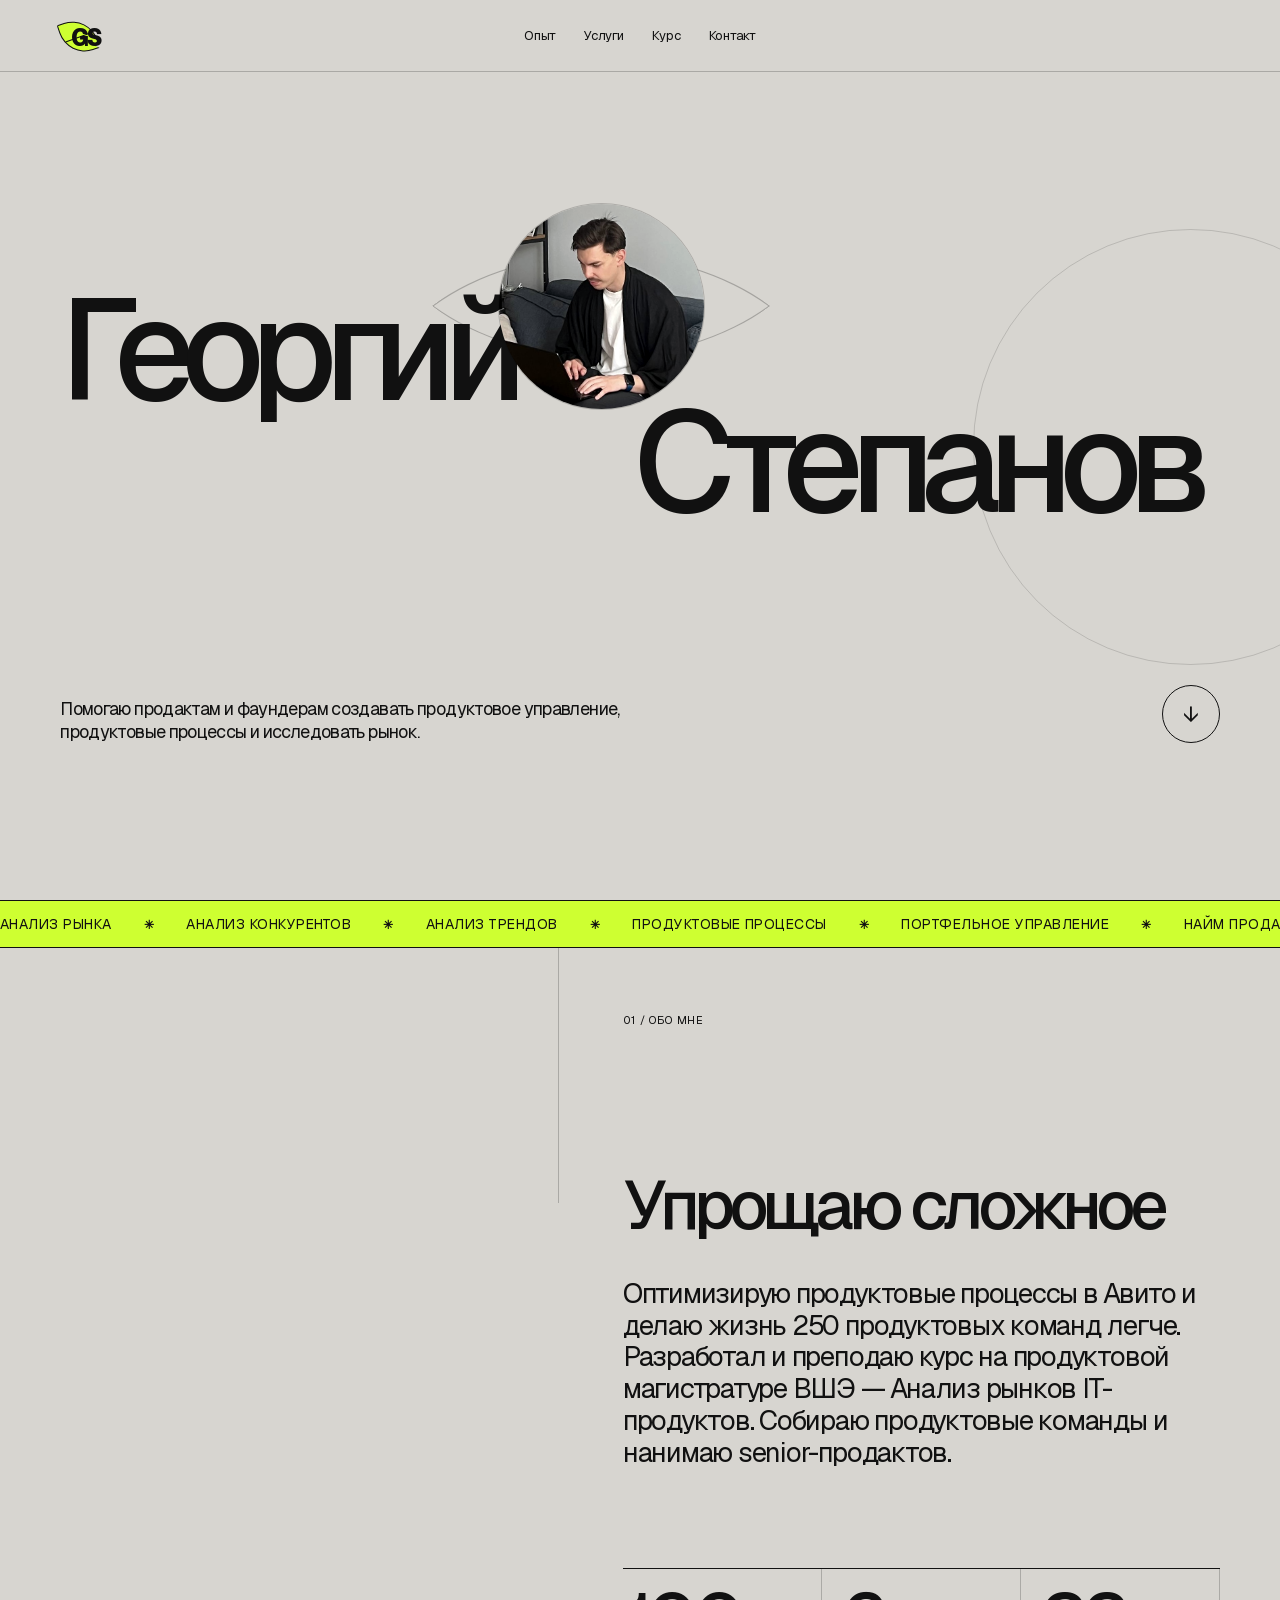
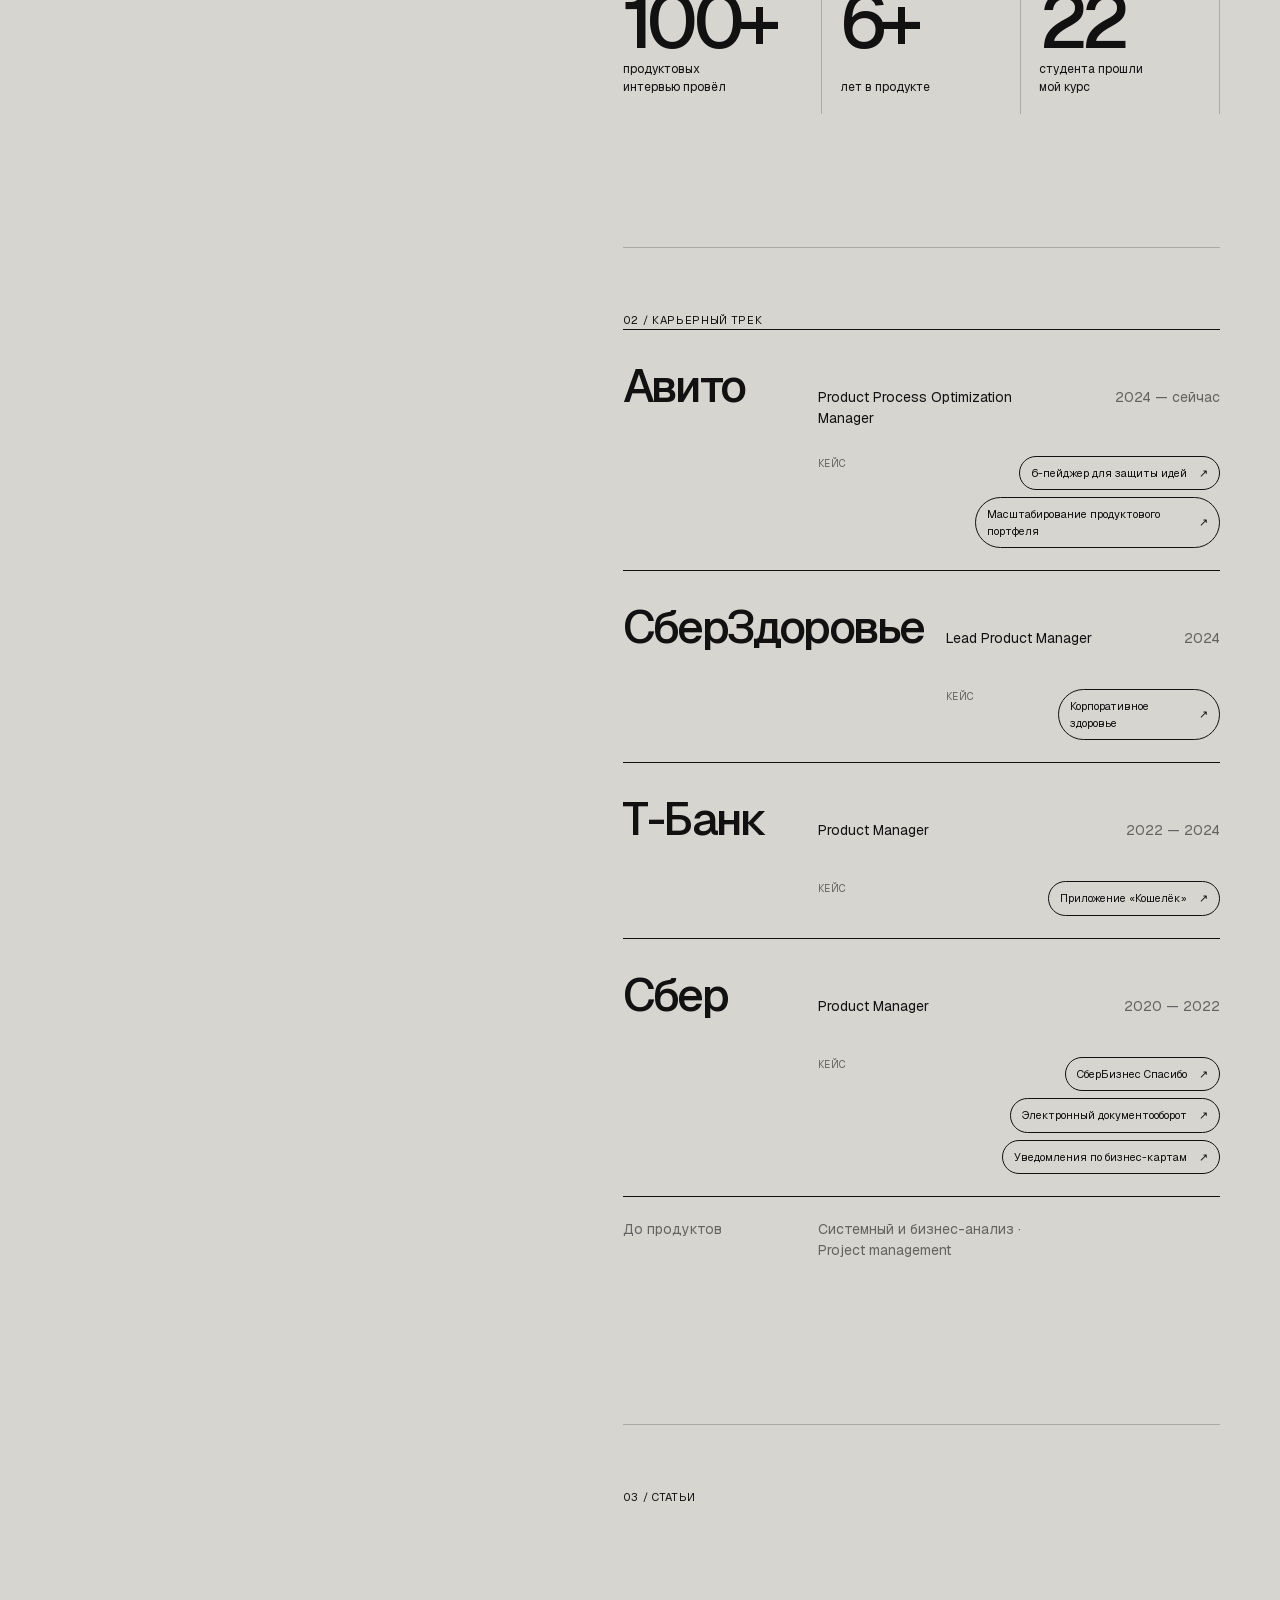
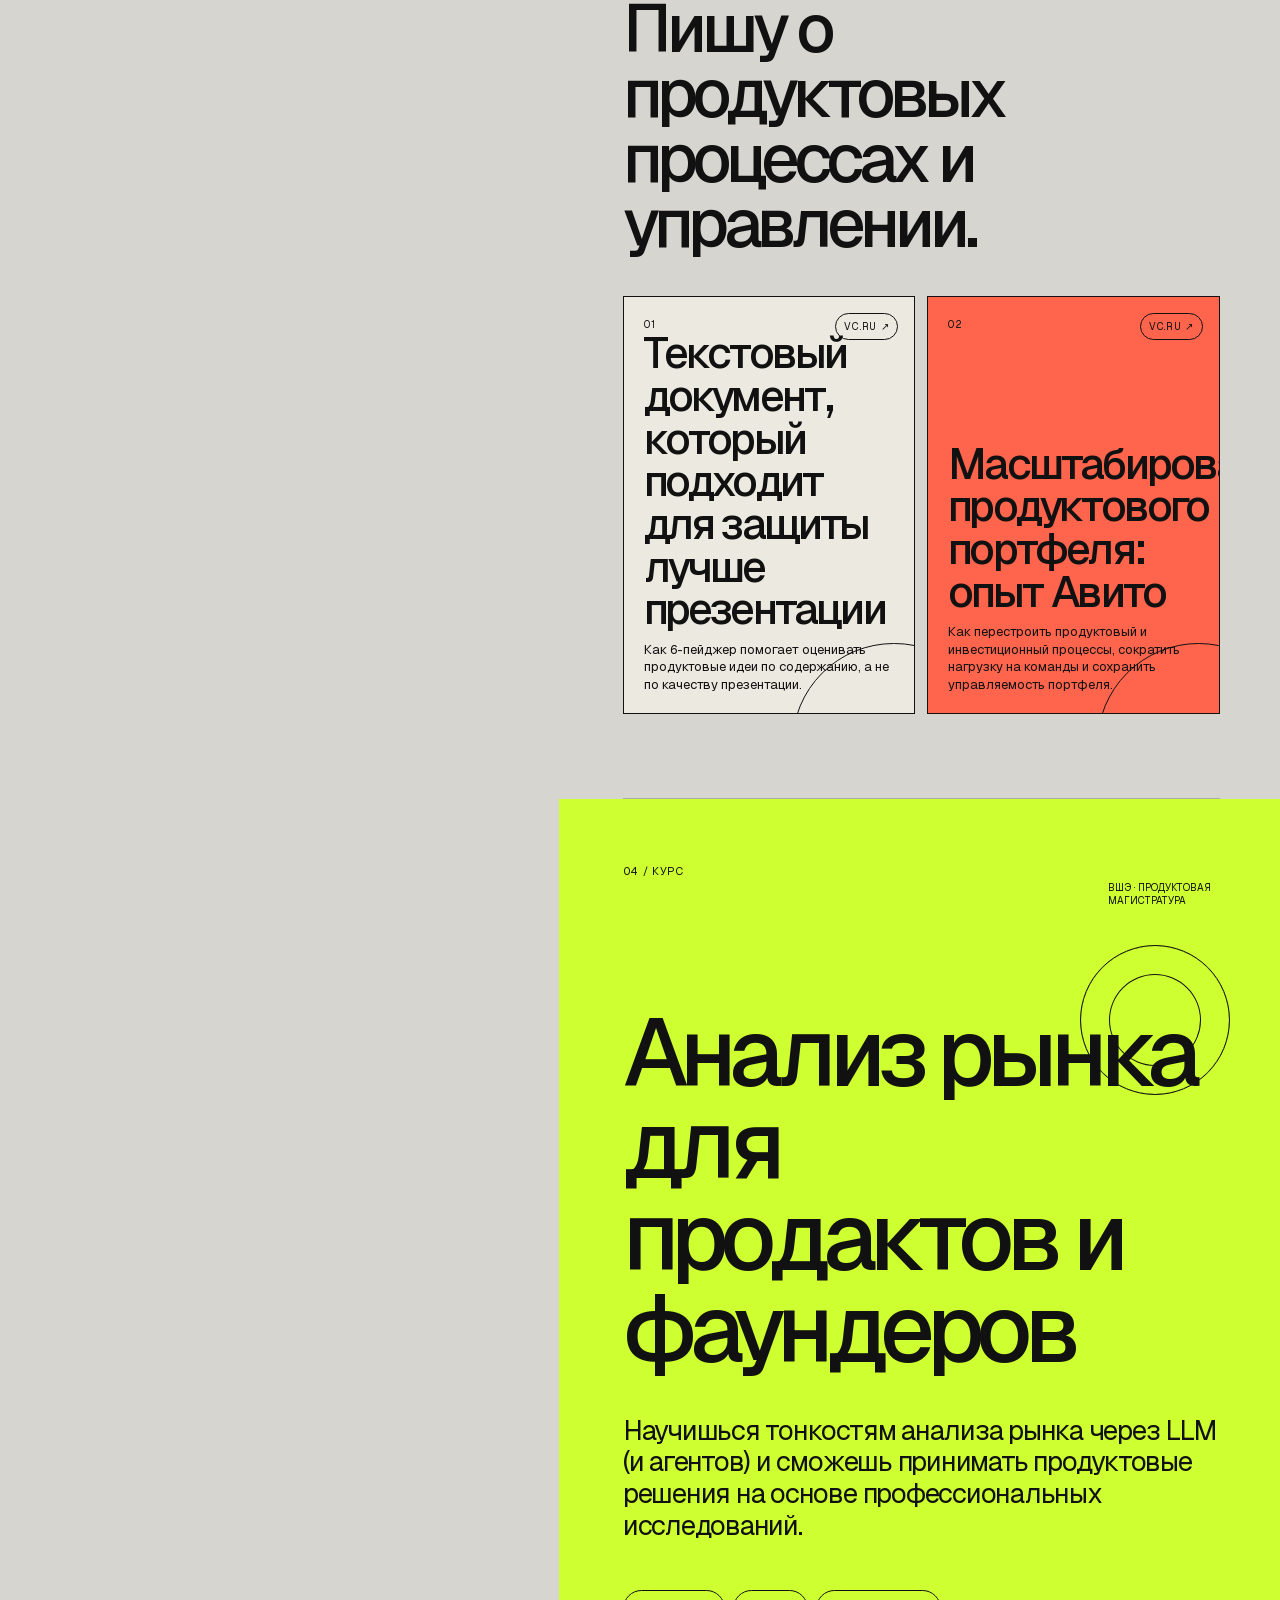
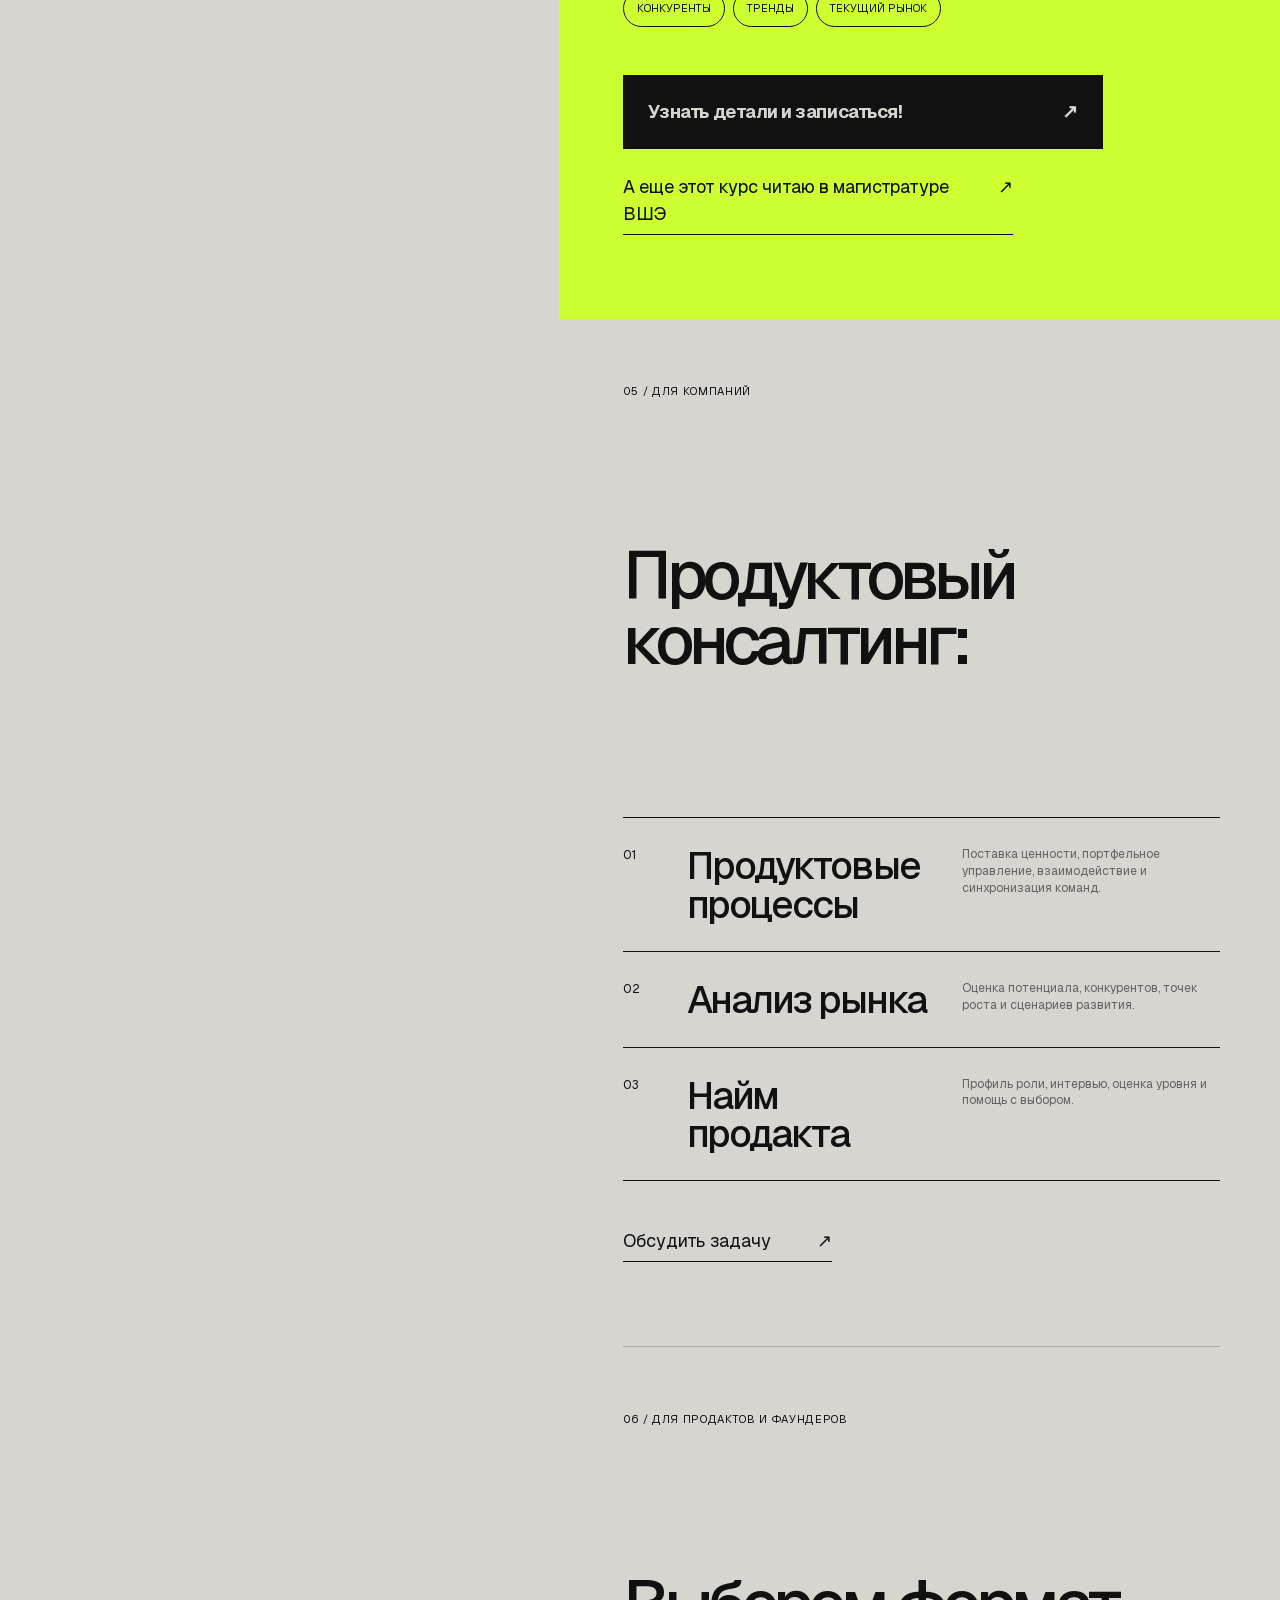
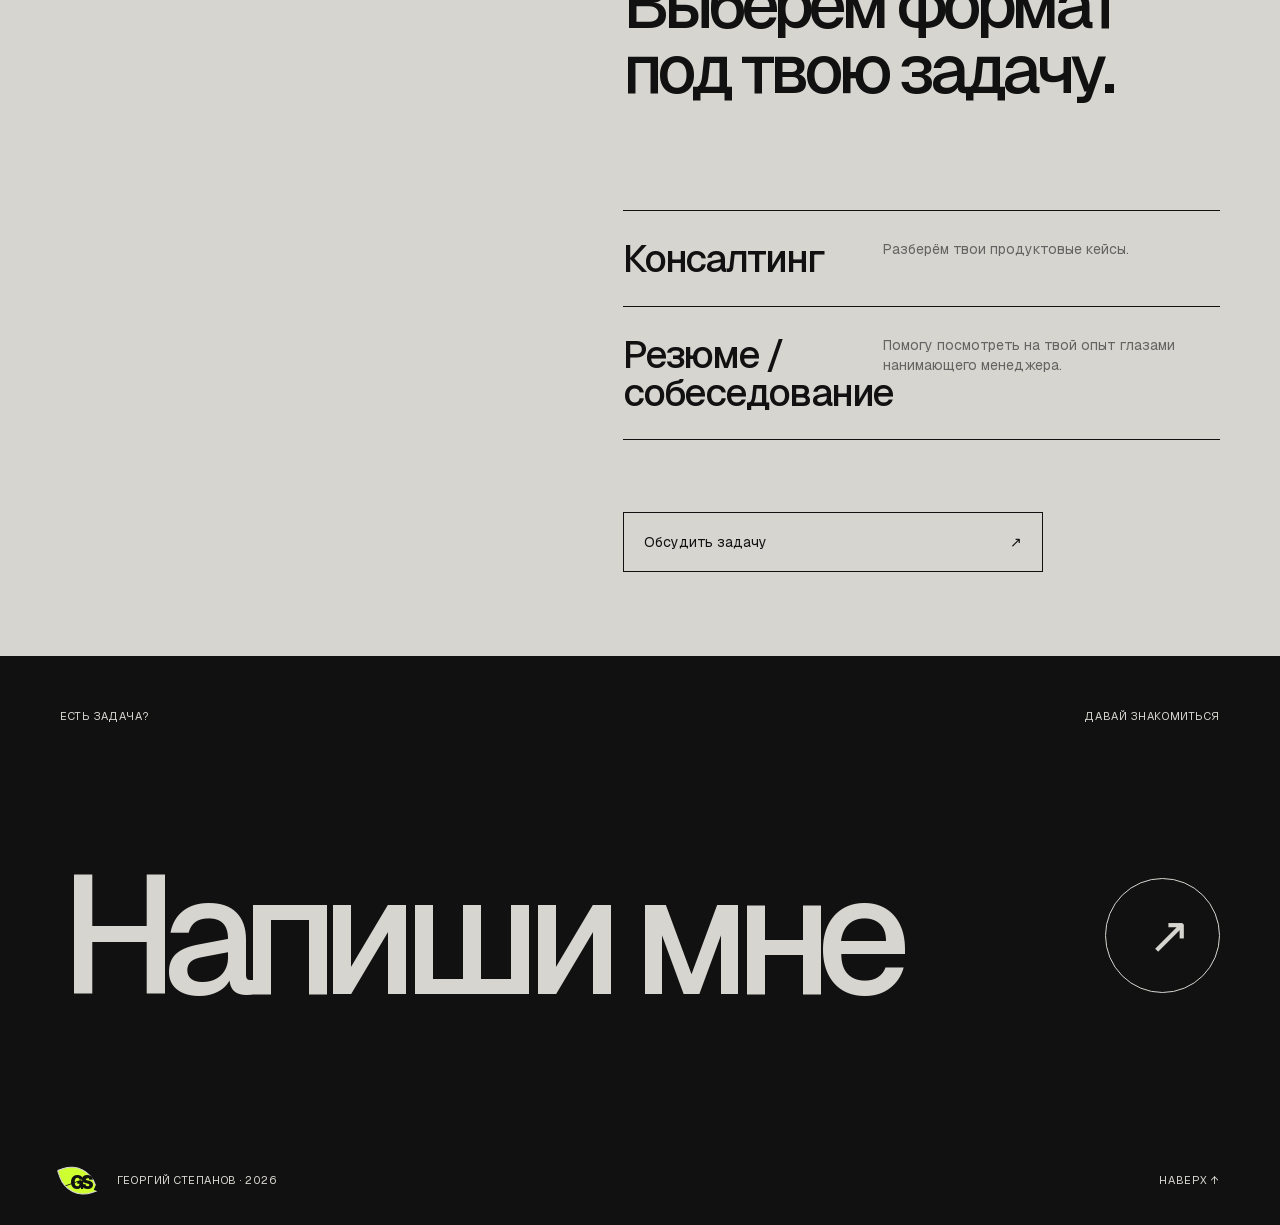
==== commit 15732629: "Publish reliable course lead form" ====
--- a/index.html
+++ b/index.html
@@ -73,10 +73,10 @@
       name="twitter:image"
       content="https://georgestepanov.com/og-2026-v2.jpg"
     />
-    <script type="module" crossorigin src="/assets/home-Dah7jqcB.js"></script>
-    <link rel="modulepreload" crossorigin href="/assets/globals-C0gqadTT.js">
-    <link rel="modulepreload" crossorigin href="/assets/seo-DVcdHA0k.js">
-    <link rel="stylesheet" crossorigin href="/assets/globals-CPIgb7tr.css">
+    <script type="module" crossorigin src="/assets/home-BSIu8_eR.js"></script>
+    <link rel="modulepreload" crossorigin href="/assets/globals-CJNUq5BQ.js">
+    <link rel="modulepreload" crossorigin href="/assets/seo-DORW0rsi.js">
+    <link rel="stylesheet" crossorigin href="/assets/globals-BPHxCVkW.css">
   </head>
   <body>
     <div id="root"><link rel="preload" as="image" href="/georgiy.jpg?v=laptop-close"/><main><script type="application/ld+json">{"@context":"https://schema.org","@graph":[{"@type":"WebSite","@id":"https://georgestepanov.com/#website","url":"https://georgestepanov.com/","name":"Георгий Степанов","description":"Помогаю продактам и фаундерам создавать продуктовое управление, продуктовые процессы и исследовать рынок.","inLanguage":"ru-RU","publisher":{"@id":"https://georgestepanov.com/#person"}},{"@type":"ProfilePage","@id":"https://georgestepanov.com/#profile","url":"https://georgestepanov.com/","name":"Георгий Степанов — продуктовые процессы и анализ рынка","description":"Помогаю продактам и фаундерам создавать продуктовое управление, продуктовые процессы и исследовать рынок.","inLanguage":"ru-RU","isPartOf":{"@id":"https://georgestepanov.com/#website"},"mainEntity":{"@id":"https://georgestepanov.com/#person"}},{"@type":"Person","@id":"https://georgestepanov.com/#person","name":"Георгий Степанов","url":"https://georgestepanov.com/","image":{"@type":"ImageObject","url":"https://georgestepanov.com/georgiy.jpg","width":689,"height":605},"description":"Эксперт по продуктовым процессам, портфельному управлению и анализу рынка.","jobTitle":"Product Process Optimization Manager","worksFor":{"@type":"Organization","name":"Авито"},"sameAs":["https://t.me/ne_gorbis","https://vc.ru/id1985995"],"knowsAbout":["Продуктовые процессы","Портфельное управление","Анализ рынка","Анализ конкурентов","Трендвотчинг","Продуктовый консалтинг","Найм продакт-менеджеров"]}]}</script><header class="site-header"><a class="wordmark" href="#top" aria-label="В начало страницы" data-analytics-goal="navigation_click" data-analytics-location="main_header" data-analytics-destination="top"><span class="gs-leaf-mark" aria-hidden="true"><span class="gs-leaf-mark__leaf"></span><span class="gs-leaf-mark__letters">GS</span></span></a><nav aria-label="Основная навигация"><a href="#work" data-analytics-goal="navigation_click" data-analytics-location="main_header" data-analytics-destination="experience">Опыт</a><a href="#services" data-analytics-goal="navigation_click" data-analytics-location="main_header" data-analytics-destination="services">Услуги</a><a href="/course" data-analytics-goal="course_open" data-analytics-location="main_header">Курс</a><a href="https://t.me/ne_gorbis" target="_blank" rel="noreferrer" data-analytics-goal="telegram_click" data-analytics-location="main_header">Контакт</a></nav></header><section class="hero" id="top" aria-labelledby="hero-title"><div class="portrait-wrap" aria-hidden="true"><div class="portrait-orbit"></div><img src="/georgiy.jpg?v=laptop-close" alt="" class="portrait"/></div><h1 id="hero-title">Георгий<span>Степанов</span></h1><div class="hero-bottom"><p>Помогаю продактам и фаундерам создавать продуктовое управление,<br/> продуктовые процессы и исследовать рынок.</p><a class="round-link" href="#work" aria-label="Перейти к опыту" data-analytics-goal="navigation_click" data-analytics-location="hero" data-analytics-destination="experience">↓</a></div></section><div class="ticker" aria-hidden="true"><div class="ticker-track"><span>Анализ рынка<!-- --> <b>✳</b></span><span>Анализ конкурентов<!-- --> <b>✳</b></span><span>Анализ трендов<!-- --> <b>✳</b></span><span>Продуктовые процессы<!-- --> <b>✳</b></span><span>Портфельное управление<!-- --> <b>✳</b></span><span>Найм продактов<!-- --> <b>✳</b></span><span>Продуктовый консалтинг<!-- --> <b>✳</b></span><span>Анализ рынка<!-- --> <b>✳</b></span><span>Анализ конкурентов<!-- --> <b>✳</b></span><span>Анализ трендов<!-- --> <b>✳</b></span><span>Продуктовые процессы<!-- --> <b>✳</b></span><span>Портфельное управление<!-- --> <b>✳</b></span><span>Найм продактов<!-- --> <b>✳</b></span><span>Продуктовый консалтинг<!-- --> <b>✳</b></span></div></div><section class="story" id="work"><div class="story-sticky" aria-hidden="true"><div class="stage-words"><span class="active">Обо мне</span><span class="">Трек</span><span class="">Статьи</span><span class="">Курс</span><span class="">Компаниям</span><span class="">Продактам</span></div><div class="stage-progress"><span style="width:16.666666666666664%"></span></div></div><div class="story-content"><article class="story-block about-block" data-stage="0"><p class="section-number">01 / ОБО МНЕ</p><h2>Упрощаю сложное</h2><p class="lead">Оптимизирую продуктовые процессы в Авито и делаю жизнь 250 продуктовых команд легче. Разработал и преподаю курс на продуктовой магистратуре ВШЭ — Анализ рынков IT-продуктов. Собираю продуктовые команды и нанимаю senior-продактов.</p><div class="stats" aria-label="Ключевые факты"><div><strong>100+</strong><span>продуктовых интервью провёл</span></div><div><strong>6+</strong><span>лет в продукте</span></div><div><strong>22</strong><span>студента прошли мой курс</span></div></div></article><article class="story-block career-block" data-stage="1"><p class="section-number">02 / КАРЬЕРНЫЙ ТРЕК</p><div class="career-list"><div class="career-row"><span class="career-company">Авито</span><span>Product Process Optimization Manager</span><span>2024 — сейчас</span><div class="career-products"><span class="career-products-label">Кейс</span><div class="career-product-links"><a href="https://vc.ru/id1985995/3001491-tekstovyi-dokument-kotoryi-podhodit-dlya-zashity-luchshe-prezentacii" target="_blank" rel="noreferrer" data-analytics-goal="case_open" data-analytics-location="Авито" data-analytics-label="6-пейджер для защиты идей">6-пейджер для защиты идей<!-- --> <span aria-hidden="true">↗</span></a><a href="https://vc.ru/hr/2711609-masshtabirovanie-produktovogo-portfelya-avito" target="_blank" rel="noreferrer" data-analytics-goal="case_open" data-analytics-location="Авито" data-analytics-label="Масштабирование продуктового портфеля">Масштабирование продуктового портфеля<!-- --> <span aria-hidden="true">↗</span></a></div></div></div><div class="career-row"><span class="career-company">СберЗдоровье</span><span>Lead Product Manager</span><span>2024</span><div class="career-products"><span class="career-products-label">Кейс</span><div class="career-product-links"><a href="https://sberhealth.ru/library/zdorove/programmy-korporativnogo-zdorovya" target="_blank" rel="noreferrer" data-analytics-goal="case_open" data-analytics-location="СберЗдоровье" data-analytics-label="Корпоративное здоровье">Корпоративное здоровье<!-- --> <span aria-hidden="true">↗</span></a></div></div></div><div class="career-row"><span class="career-company">Т-Банк</span><span>Product Manager</span><span>2022 — 2024</span><div class="career-products"><span class="career-products-label">Кейс</span><div class="career-product-links"><a href="https://koshelek.app/about" target="_blank" rel="noreferrer" data-analytics-goal="case_open" data-analytics-location="Т-Банк" data-analytics-label="Приложение «Кошелёк»">Приложение «Кошелёк»<!-- --> <span aria-hidden="true">↗</span></a></div></div></div><div class="career-row"><span class="career-company">Сбер</span><span>Product Manager</span><span>2020 — 2022</span><div class="career-products"><span class="career-products-label">Кейс</span><div class="career-product-links"><a href="https://www.sberbank.ru/ru/s_m_business/spasibo" target="_blank" rel="noreferrer" data-analytics-goal="case_open" data-analytics-location="Сбер" data-analytics-label="СберБизнес Спасибо">СберБизнес Спасибо<!-- --> <span aria-hidden="true">↗</span></a><a href="https://www.sberbank.ru/ru/s_m_business/nbs/e-invoicing" target="_blank" rel="noreferrer" data-analytics-goal="case_open" data-analytics-location="Сбер" data-analytics-label="Электронный документооборот">Электронный документооборот<!-- --> <span aria-hidden="true">↗</span></a><a href="https://www.sberbank.ru/help/business/sbbol/cards/notifications/100301" target="_blank" rel="noreferrer" data-analytics-goal="case_open" data-analytics-location="Сбер" data-analytics-label="Уведомления по бизнес-картам">Уведомления по бизнес-картам<!-- --> <span aria-hidden="true">↗</span></a></div></div></div><div class="career-row career-more"><span>До продуктов</span><span>Системный и бизнес-анализ · Project management</span></div></div></article><article class="story-block products-block" data-stage="2"><p class="section-number">03 / СТАТЬИ</p><h2>Пишу о продуктовых процессах и управлении.</h2><div class="product-grid"><a class="product-card card-1" href="https://vc.ru/id1985995/3001491-tekstovyi-dokument-kotoryi-podhodit-dlya-zashity-luchshe-prezentacii" target="_blank" rel="noreferrer" data-analytics-goal="article_open" data-analytics-location="articles" data-analytics-label="Текстовый документ, который подходит для защиты лучше презентации"><span class="card-index">0<!-- -->1</span><span class="article-source">vc.ru ↗</span><h3>Текстовый документ, который подходит для защиты лучше презентации</h3><p>Как 6-пейджер помогает оценивать продуктовые идеи по содержанию, а не по качеству презентации.</p></a><a class="product-card card-2" href="https://vc.ru/hr/2711609-masshtabirovanie-produktovogo-portfelya-avito" target="_blank" rel="noreferrer" data-analytics-goal="article_open" data-analytics-location="articles" data-analytics-label="Масштабирование продуктового портфеля: опыт Авито"><span class="card-index">0<!-- -->2</span><span class="article-source">vc.ru ↗</span><h3>Масштабирование продуктового портфеля: опыт Авито</h3><p>Как перестроить продуктовый и инвестиционный процессы, сократить нагрузку на команды и сохранить управляемость портфеля.</p></a></div></article><article class="story-block course-block" data-stage="3"><p class="section-number">04 / КУРС</p><div class="course-badge">ВШЭ · продуктовая магистратура</div><h2>Анализ рынка для продактов и фаундеров</h2><p class="lead">Научишься тонкостям анализа рынка через LLM (и агентов) и сможешь принимать продуктовые решения на основе профессиональных исследований.</p><div class="course-meta"><span>Конкуренты</span><span>Тренды</span><span>Текущий рынок</span></div><a href="/course" class="button button-dark course-cta" data-analytics-goal="course_open" data-analytics-location="main_course_section">Узнать детали и записаться! <span>↗</span></a><a href="https://www.hse.ru/ma/productmanagement/courses/1048929655.html" class="text-link course-hse-link" target="_blank" rel="noreferrer" data-analytics-goal="hse_open" data-analytics-location="main_course_section">А еще этот курс читаю в магистратуре ВШЭ <span>↗</span></a></article><article class="story-block service-block" id="services" data-stage="4"><p class="section-number">05 / ДЛЯ КОМПАНИЙ</p><h2>Продуктовый консалтинг:</h2><div class="service-list"><div class="service-row"><span>01</span><h3>Продуктовые процессы</h3><p>Поставка ценности, портфельное управление, взаимодействие и синхронизация команд.</p></div><div class="service-row"><span>02</span><h3>Анализ рынка</h3><p>Оценка потенциала, конкурентов, точек роста и сценариев развития.</p></div><div class="service-row"><span>03</span><h3>Найм продакта</h3><p>Профиль роли, интервью, оценка уровня и помощь с выбором.</p></div></div><a href="https://t.me/ne_gorbis" class="text-link" target="_blank" rel="noreferrer" data-analytics-goal="telegram_click" data-analytics-location="companies">Обсудить задачу <span>↗</span></a></article><article class="story-block mentor-block" data-stage="5"><p class="section-number">06 / ДЛЯ ПРОДАКТОВ И ФАУНДЕРОВ</p><h2>Выберем формат под твою задачу.</h2><div class="mentor-options"><div class="mentor-option"><h3>Консалтинг</h3><p>Разберём твои продуктовые кейсы.</p></div><div class="mentor-option"><h3>Резюме / собеседование</h3><p>Помогу посмотреть на твой опыт глазами нанимающего менеджера.</p></div></div><a href="https://t.me/ne_gorbis" target="_blank" rel="noreferrer" class="button" data-analytics-goal="telegram_click" data-analytics-location="mentoring">Обсудить задачу <span>↗</span></a></article></div></section><footer id="contact"><div class="footer-kicker"><span>Есть задача?</span><span>Давай знакомиться</span></div><a class="footer-link" href="https://t.me/ne_gorbis" target="_blank" rel="noreferrer" data-analytics-goal="telegram_click" data-analytics-location="main_footer">Напиши мне<span>↗</span></a><div class="footer-bottom"><span class="footer-identity"><span class="gs-leaf-mark gs-leaf-mark--inverse footer-logo" aria-hidden="true"><span class="gs-leaf-mark__leaf"></span><span class="gs-leaf-mark__letters">GS</span></span><span>Георгий Степанов · 2026</span></span><a href="#top" data-analytics-goal="navigation_click" data-analytics-location="main_footer" data-analytics-destination="top">Наверх ↑</a></div></footer></main></div>
--- a/assets/globals-BPHxCVkW.css
+++ b/assets/globals-BPHxCVkW.css
@@ -0,0 +1 @@
+@font-face{font-family:Geist;font-style:normal;font-weight:100 900;font-display:swap;src:url(/fonts/geist-ff2310f5.woff2)format("woff2");unicode-range:U+460-52F,U+1C80-1C8A,U+20B4,U+2DE0-2DFF,U+A640-A69F,U+FE2E-FE2F}@font-face{font-family:Geist;font-style:normal;font-weight:100 900;font-display:swap;src:url(/fonts/geist-875ccdd4.woff2)format("woff2");unicode-range:U+301,U+400-45F,U+490-491,U+4B0-4B1,U+2116}@font-face{font-family:Geist;font-style:normal;font-weight:100 900;font-display:swap;src:url(/fonts/geist-52306abf.woff2)format("woff2");unicode-range:U+102-103,U+110-111,U+128-129,U+168-169,U+1A0-1A1,U+1AF-1B0,U+300-301,U+303-304,U+308-309,U+323,U+329,U+1EA0-1EF9,U+20AB}@font-face{font-family:Geist;font-style:normal;font-weight:100 900;font-display:swap;src:url(/fonts/geist-001175b1.woff2)format("woff2");unicode-range:U+100-2BA,U+2BD-2C5,U+2C7-2CC,U+2CE-2D7,U+2DD-2FF,U+304,U+308,U+329,U+1D00-1DBF,U+1E00-1E9F,U+1EF2-1EFF,U+2020,U+20A0-20AB,U+20AD-20C0,U+2113,U+2C60-2C7F,U+A720-A7FF}@font-face{font-family:Geist;font-style:normal;font-weight:100 900;font-display:swap;src:url(/fonts/geist-98bbbccb.woff2)format("woff2");unicode-range:U+??,U+131,U+152-153,U+2BB-2BC,U+2C6,U+2DA,U+2DC,U+304,U+308,U+329,U+2000-206F,U+20AC,U+2122,U+2191,U+2193,U+2212,U+2215,U+FEFF,U+FFFD}:root{--font-geist-sans:"Geist"}@layer properties{@supports (((-webkit-hyphens:none)) and (not (margin-trim:inline))) or ((-moz-orient:inline) and (not (color:rgb(from red r g b)))){*,:before,:after,::backdrop{--tw-rotate-x:initial;--tw-rotate-y:initial;--tw-rotate-z:initial;--tw-skew-x:initial;--tw-skew-y:initial;--tw-border-style:solid;--tw-shadow:0 0 #0000;--tw-shadow-color:initial;--tw-shadow-alpha:100%;--tw-inset-shadow:0 0 #0000;--tw-inset-shadow-color:initial;--tw-inset-shadow-alpha:100%;--tw-ring-color:initial;--tw-ring-shadow:0 0 #0000;--tw-inset-ring-color:initial;--tw-inset-ring-shadow:0 0 #0000;--tw-ring-inset:initial;--tw-ring-offset-width:0px;--tw-ring-offset-color:#fff;--tw-ring-offset-shadow:0 0 #0000;--tw-outline-style:solid;--tw-blur:initial;--tw-brightness:initial;--tw-contrast:initial;--tw-grayscale:initial;--tw-hue-rotate:initial;--tw-invert:initial;--tw-opacity:initial;--tw-saturate:initial;--tw-sepia:initial;--tw-drop-shadow:initial;--tw-drop-shadow-color:initial;--tw-drop-shadow-alpha:100%;--tw-drop-shadow-size:initial}}}@layer theme{:root,:host{--font-sans:ui-sans-serif, system-ui, sans-serif, "Apple Color Emoji", "Segoe UI Emoji", "Segoe UI Symbol", "Noto Color Emoji";--font-mono:ui-monospace, SFMono-Regular, Menlo, Monaco, Consolas, "Liberation Mono", "Courier New", monospace;--spacing:.25rem;--default-transition-duration:.15s;--default-transition-timing-function:cubic-bezier(.4, 0, .2, 1);--default-font-family:var(--font-sans);--default-mono-font-family:var(--font-mono)}}@layer base{*,:after,:before,::backdrop{box-sizing:border-box;border:0 solid;margin:0;padding:0}::file-selector-button{box-sizing:border-box;border:0 solid;margin:0;padding:0}html,:host{-webkit-text-size-adjust:100%;tab-size:4;line-height:1.5;font-family:var(--default-font-family,ui-sans-serif, system-ui, sans-serif, "Apple Color Emoji", "Segoe UI Emoji", "Segoe UI Symbol", "Noto Color Emoji");font-feature-settings:var(--default-font-feature-settings,normal);font-variation-settings:var(--default-font-variation-settings,normal);-webkit-tap-highlight-color:transparent}hr{height:0;color:inherit;border-top-width:1px}abbr:where([title]){-webkit-text-decoration:underline dotted;text-decoration:underline dotted}h1,h2,h3,h4,h5,h6{font-size:inherit;font-weight:inherit}a{color:inherit;-webkit-text-decoration:inherit;-webkit-text-decoration:inherit;-webkit-text-decoration:inherit;-webkit-text-decoration:inherit;text-decoration:inherit}b,strong{font-weight:bolder}code,kbd,samp,pre{font-family:var(--default-mono-font-family,ui-monospace, SFMono-Regular, Menlo, Monaco, Consolas, "Liberation Mono", "Courier New", monospace);font-feature-settings:var(--default-mono-font-feature-settings,normal);font-variation-settings:var(--default-mono-font-variation-settings,normal);font-size:1em}small{font-size:80%}sub,sup{vertical-align:baseline;font-size:75%;line-height:0;position:relative}sub{bottom:-.25em}sup{top:-.5em}table{text-indent:0;border-color:inherit;border-collapse:collapse}:-moz-focusring{outline:auto}progress{vertical-align:baseline}summary{display:list-item}ol,ul,menu{list-style:none}img,svg,video,canvas,audio,iframe,embed,object{vertical-align:middle;display:block}img,video{max-width:100%;height:auto}button,input,select,optgroup,textarea{font:inherit;font-feature-settings:inherit;font-variation-settings:inherit;letter-spacing:inherit;color:inherit;opacity:1;background-color:#0000;border-radius:0}::file-selector-button{font:inherit;font-feature-settings:inherit;font-variation-settings:inherit;letter-spacing:inherit;color:inherit;opacity:1;background-color:#0000;border-radius:0}:where(select:is([multiple],[size])) optgroup{font-weight:bolder}:where(select:is([multiple],[size])) optgroup option{padding-inline-start:20px}::file-selector-button{margin-inline-end:4px}::placeholder{opacity:1}@supports (not ((-webkit-appearance:-apple-pay-button))) or (contain-intrinsic-size:1px){::placeholder{color:currentColor}@supports (color:color-mix(in lab, red, red)){::placeholder{color:color-mix(in oklab, currentcolor 50%, transparent)}}}textarea{resize:vertical}::-webkit-search-decoration{-webkit-appearance:none}::-webkit-date-and-time-value{min-height:1lh;text-align:inherit}::-webkit-datetime-edit{display:inline-flex}::-webkit-datetime-edit-fields-wrapper{padding:0}::-webkit-datetime-edit{padding-block:0}::-webkit-datetime-edit-year-field{padding-block:0}::-webkit-datetime-edit-month-field{padding-block:0}::-webkit-datetime-edit-day-field{padding-block:0}::-webkit-datetime-edit-hour-field{padding-block:0}::-webkit-datetime-edit-minute-field{padding-block:0}::-webkit-datetime-edit-second-field{padding-block:0}::-webkit-datetime-edit-millisecond-field{padding-block:0}::-webkit-datetime-edit-meridiem-field{padding-block:0}::-webkit-calendar-picker-indicator{line-height:1}:-moz-ui-invalid{box-shadow:none}button,input:where([type=button],[type=reset],[type=submit]){appearance:button}::file-selector-button{appearance:button}::-webkit-inner-spin-button{height:auto}::-webkit-outer-spin-button{height:auto}[hidden]:where(:not([hidden=until-found])){display:none!important}}@layer components;@layer utilities{.visible{visibility:visible}.absolute{position:absolute}.relative{position:relative}.sticky{position:sticky}.start{inset-inline-start:var(--spacing)}.start-3{inset-inline-start:calc(var(--spacing) * 3)}.end{inset-inline-end:var(--spacing)}.flex{display:flex}.hidden{display:none}.inline{display:inline}.table{display:table}.border-collapse{border-collapse:collapse}.transform{transform:var(--tw-rotate-x,) var(--tw-rotate-y,) var(--tw-rotate-z,) var(--tw-skew-x,) var(--tw-skew-y,)}.resize{resize:both}.border{border-style:var(--tw-border-style);border-width:1px}.shadow{--tw-shadow:0 1px 3px 0 var(--tw-shadow-color,#0000001a), 0 1px 2px -1px var(--tw-shadow-color,#0000001a);box-shadow:var(--tw-inset-shadow), var(--tw-inset-ring-shadow), var(--tw-ring-offset-shadow), var(--tw-ring-shadow), var(--tw-shadow)}.ring{--tw-ring-shadow:var(--tw-ring-inset,) 0 0 0 calc(1px + var(--tw-ring-offset-width)) var(--tw-ring-color,currentcolor);box-shadow:var(--tw-inset-shadow), var(--tw-inset-ring-shadow), var(--tw-ring-offset-shadow), var(--tw-ring-shadow), var(--tw-shadow)}.outline{outline-style:var(--tw-outline-style);outline-width:1px}.blur{--tw-blur:blur(8px);filter:var(--tw-blur,) var(--tw-brightness,) var(--tw-contrast,) var(--tw-grayscale,) var(--tw-hue-rotate,) var(--tw-invert,) var(--tw-saturate,) var(--tw-sepia,) var(--tw-drop-shadow,)}.transition{transition-property:color,background-color,border-color,outline-color,text-decoration-color,fill,stroke,--tw-gradient-from,--tw-gradient-via,--tw-gradient-to,opacity,box-shadow,transform,translate,scale,rotate,filter,-webkit-backdrop-filter,backdrop-filter,display,content-visibility,overlay,pointer-events;transition-timing-function:var(--tw-ease,var(--default-transition-timing-function));transition-duration:var(--tw-duration,var(--default-transition-duration))}}:root{--ink:#111;--paper:#d7d5d0;--line:#11111138;--muted:#11111194;--acid:#ceff31;--coral:#ff654d;--soft:#ece9e1}*{box-sizing:border-box}html{scroll-behavior:smooth;background:var(--paper)}body{background:var(--paper);color:var(--ink);font-family:var(--font-geist-sans), "Helvetica Neue", Arial, sans-serif;-webkit-font-smoothing:antialiased;margin:0}a{color:inherit;text-decoration:none}button,a{-webkit-tap-highlight-color:transparent}::selection{color:var(--ink);background:var(--acid)}.site-header{z-index:10;border-bottom:1px solid var(--line);letter-spacing:-.02em;grid-template-columns:1fr auto 1fr;align-items:center;height:72px;padding:0 4.7vw;font-size:13px;display:grid;position:relative}.wordmark{align-items:center;width:max-content;display:inline-flex}.gs-leaf-mark{--mark-size:25px;--mark-ink:var(--ink);--mark-bg:var(--paper);--mark-outline:var(--mark-ink);width:calc(var(--mark-size) * 1.78);height:calc(var(--mark-size) * 1.38);isolation:isolate;flex:none;place-items:center;display:inline-grid;position:relative}.gs-leaf-mark__leaf{z-index:0;background:var(--acid);border:max(1px, calc(var(--mark-size) * .014)) solid var(--mark-outline);transform-origin:50% 55%;border-radius:4% 78%;width:76%;height:100%;transition:transform .42s cubic-bezier(.2,.85,.2,1);position:absolute;top:1%;left:4%;transform:rotate(-19deg)translate(0)}.gs-leaf-mark__leaf:before{width:88%;height:max(1px, calc(var(--mark-size) * .014));content:"";background:var(--mark-ink);transform-origin:0;position:absolute;top:53%;left:7%;transform:rotate(-1deg)}.gs-leaf-mark__leaf:after{content:"";background:var(--mark-bg);border-top:max(1px, calc(var(--mark-size) * .014)) solid var(--mark-ink);width:18%;height:18%;position:absolute;bottom:-2%;right:-3%;transform:rotate(-47deg)translate(26%,43%)}.gs-leaf-mark__letters{z-index:1;color:var(--mark-ink);font-family:var(--font-geist-sans), "Helvetica Neue", Arial, sans-serif;font-size:var(--mark-size);letter-spacing:-.13em;transform-origin:50%;margin-top:5%;margin-left:15%;font-weight:900;line-height:.8;display:block;position:relative;transform:scaleX(.92)}.gs-leaf-mark:hover .gs-leaf-mark__leaf,a:hover .gs-leaf-mark__leaf,a:focus-visible .gs-leaf-mark__leaf{transform:rotate(-16deg)translate(2px,-2px)}.gs-leaf-mark--inverse{--mark-ink:var(--ink);--mark-bg:var(--ink);--mark-outline:var(--paper)}.gs-leaf-mark--inverse .gs-leaf-mark__letters{font-size:calc(var(--mark-size) * .84);letter-spacing:-.16em;margin-left:0;transform:translate(-2%)scaleX(.92)}.site-header nav{gap:28px;display:flex}.site-header nav a,.header-contact{position:relative}.site-header nav a:after,.header-contact:after{content:"";transform-origin:100%;background:currentColor;height:1px;transition:transform .24s;position:absolute;bottom:-4px;left:0;right:0;transform:scaleX(0)}.site-header nav a:hover:after,.site-header nav a:focus-visible:after,.header-contact:hover:after,.header-contact:focus-visible:after{transform-origin:0;transform:scaleX(1)}.header-contact{justify-self:end}.hero{min-height:calc(100svh - 72px);padding:28px 4.7vw 44px;position:relative;overflow:hidden}.hero:before{content:"";border:1px solid #11111126;border-radius:50%;width:34vw;min-width:300px;height:34vw;min-height:300px;position:absolute;top:19%;right:-10vw}.hero-topline,.hero-bottom{z-index:3;text-transform:uppercase;letter-spacing:.04em;justify-content:space-between;font-size:12px;display:flex;position:relative}.hero h1{z-index:2;letter-spacing:-.095em;flex-direction:column;justify-content:center;min-height:65vh;margin:0;padding-top:3vh;font-size:clamp(72px,11.2vw,174px);font-weight:500;line-height:.78;animation:.95s cubic-bezier(.16,1,.3,1) both hero-rise;display:flex;position:relative}.hero h1 span{align-self:flex-end;padding-right:1.5vw}.portrait-wrap{z-index:4;aspect-ratio:1;width:clamp(160px,16vw,238px);animation:1.1s cubic-bezier(.16,1,.3,1) .18s both portrait-in;position:absolute;top:16%;left:39%}.portrait{object-fit:cover;object-position:center center;filter:saturate(.82)contrast(1.03);border-radius:50%;width:100%;height:100%;animation:6s ease-in-out infinite float;display:block;box-shadow:0 0 0 1px #1113}.portrait-orbit{z-index:-1;pointer-events:none;border:1px solid #11111140;border-radius:100% 0;width:86%;height:86%;margin:auto;position:absolute;inset:0;transform:scaleX(1.36)rotate(45deg)}.hero-bottom{align-items:flex-end}.hero-bottom p{text-transform:none;letter-spacing:-.035em;margin:0;font-size:clamp(16px,1.4vw,21px);line-height:1.25}.round-link{border:1px solid var(--ink);border-radius:50%;place-items:center;width:58px;height:58px;font-size:22px;transition:color .26s,background .26s,transform .26s;display:grid}.round-link:hover,.round-link:focus-visible{color:var(--paper);background:var(--ink);transform:rotate(-25deg)}.ticker{z-index:2;color:var(--ink);background:var(--acid);border-top:1px solid var(--ink);border-bottom:1px solid var(--ink);padding:13px 0 12px;position:relative;overflow:hidden}.ticker-track{width:max-content;animation:32s linear infinite ticker;display:flex}.ticker span{text-transform:uppercase;white-space:nowrap;letter-spacing:.035em;align-items:center;gap:32px;padding-right:32px;font-size:14px;display:inline-flex}.ticker b{font-size:12px}.story{grid-template-columns:minmax(320px,43%) minmax(0,57%);padding:0 4.7vw;display:grid}.story-sticky{border-right:1px solid var(--line);flex-direction:column;height:100svh;padding:48px 5vw 48px 0;display:flex;position:sticky;top:0}.stage-kicker,.section-number{text-transform:uppercase;letter-spacing:.06em;font-size:11px}.stage-words{flex:1;align-items:center;display:grid;position:relative}.stage-words>span{letter-spacing:-.085em;opacity:0;max-width:94%;font-size:clamp(58px,7vw,108px);font-weight:510;line-height:.84;transition:opacity .52s,transform .62s cubic-bezier(.16,1,.3,1);display:block;position:absolute;transform:translateY(32px)rotate(2deg)}.stage-words>span.active{opacity:1;transform:translateY(0)rotate(0)}.stage-progress{background:#11111126;height:2px;overflow:hidden}.stage-progress span{background:var(--ink);height:100%;transition:width .55s cubic-bezier(.16,1,.3,1);display:block}.story-content{padding-left:5vw}.story-block{border-bottom:1px solid var(--line);opacity:.25;min-height:100svh;padding:64px 0 84px;transition:opacity .7s,transform .8s cubic-bezier(.16,1,.3,1);transform:translateY(42px)}.story-block.is-visible{opacity:1;transform:none}.story-block h2{letter-spacing:-.075em;max-width:800px;margin:16vh 0 40px;font-size:clamp(43px,5.3vw,79px);font-weight:500;line-height:.96}.lead{letter-spacing:-.045em;max-width:670px;margin:0 0 46px;font-size:clamp(21px,2.15vw,32px);line-height:1.16}.stats{border-top:1px solid var(--ink);grid-template-columns:repeat(3,1fr);margin-top:11vh;display:grid}.stats>div{border-right:1px solid var(--line);flex-direction:column;min-height:145px;padding:18px 14px 18px 0;display:flex}.stats>div+div{padding-left:18px}.stats strong{letter-spacing:-.085em;font-size:clamp(48px,6vw,88px);font-weight:500;line-height:.9}.stats span{max-width:120px;margin-top:auto;font-size:12px}.career-block{flex-direction:column;display:flex}.career-list{margin-top:auto}.career-row{border-top:1px solid var(--ink);grid-template-columns:1fr 1.4fr .8fr;align-items:baseline;gap:22px;min-height:144px;padding:22px 0;font-size:14px;display:grid}.career-company{letter-spacing:-.06em;font-size:clamp(31px,3.6vw,54px);font-weight:520}.career-row>span:nth-child(3){color:var(--muted);text-align:right}.career-products{grid-column:2/-1;grid-template-columns:1fr 1.8fr;align-items:start;gap:22px;padding-top:5px;display:grid}.career-products-label{color:var(--muted);text-transform:uppercase;letter-spacing:.06em;font-size:10px}.career-product-links{flex-wrap:wrap;justify-content:flex-end;gap:7px;display:flex}.career-product-links a{border:1px solid var(--ink);border-radius:99px;align-items:center;gap:12px;padding:8px 11px;font-size:11px;transition:background .22s,transform .22s;display:inline-flex}.career-product-links a:hover,.career-product-links a:focus-visible{background:var(--acid);transform:translateY(-2px)}.career-product-links a span{color:inherit;text-align:inherit;transition:transform .22s}.career-product-links a:hover span,.career-product-links a:focus-visible span{transform:translate(2px,-2px)}.career-more{color:var(--muted)}.products-block h2{margin-top:10vh}.product-grid{grid-template-columns:repeat(2,1fr);gap:12px;display:grid}.product-card{border:1px solid var(--ink);flex-direction:column;min-height:310px;padding:20px;transition:transform .32s cubic-bezier(.16,1,.3,1),box-shadow .32s;display:flex;position:relative;overflow:hidden}.product-card:hover,.product-card:focus-visible{z-index:2;box-shadow:8px 8px 0 var(--ink);outline:none;transform:translate(-4px,-4px)}.product-card:after{aspect-ratio:1;content:"";border:1px solid;border-radius:50%;width:70%;position:absolute;bottom:-32%;right:-28%}.card-1{color:var(--ink);background:var(--soft)}.card-2{color:var(--ink);background:var(--coral)}.card-index,.article-source{text-transform:uppercase;letter-spacing:.07em;font-size:10px}.article-source{border:1px solid;border-radius:99px;padding:5px 8px;position:absolute;top:16px;right:16px}.product-card h3{letter-spacing:-.065em;margin:auto 0 10px;font-size:clamp(28px,3.4vw,48px);font-weight:500;line-height:.98}.product-card p{z-index:1;max-width:390px;margin:0;font-size:13px;line-height:1.35;position:relative}.course-block{min-height:110svh;color:var(--ink);background:var(--acid);border-bottom:0;margin:0 -4.7vw 0 -5vw;padding:64px 4.7vw 84px 5vw;position:relative}.course-block:after{content:"";border:1px solid var(--ink);width:150px;height:150px;box-shadow:inset 0 0 0 28px var(--acid), inset 0 0 0 29px var(--ink);border-radius:50%;animation:12s linear infinite slow-spin;position:absolute;top:13%;right:7%}.course-block h2{z-index:1;max-width:720px;margin-top:14vh;font-size:clamp(56px,7.5vw,108px);position:relative}.course-badge{text-transform:uppercase;max-width:112px;font-size:10px;line-height:1.3;position:absolute;top:82px;right:4.7vw}.course-meta{flex-wrap:wrap;gap:8px;margin:48px 0;display:flex}.course-meta span{text-transform:uppercase;border:1px solid;border-radius:99px;padding:9px 13px;font-size:11px}.button{border:1px solid var(--ink);justify-content:space-between;align-items:center;width:min(100%,420px);min-height:60px;padding:0 20px;font-size:14px;transition:color .26s,background .26s;display:flex}.button:hover,.button:focus-visible,.button-dark{color:var(--paper);background:var(--ink)}.button-dark:hover,.button-dark:focus-visible{color:var(--ink);background:0 0}.course-cta{letter-spacing:-.025em;width:min(100%,480px);min-height:74px;padding:0 24px;font-size:clamp(17px,1.45vw,21px);font-weight:680}.course-hse-link{justify-content:space-between;gap:18px;width:min(100%,390px);margin-top:24px;font-size:13px;font-weight:420}.service-list{margin:16vh 0 46px}.service-row{border-top:1px solid var(--ink);grid-template-columns:46px 1fr 1fr;gap:18px;padding:28px 0;display:grid}.service-row:last-child{border-bottom:1px solid var(--ink)}.service-row>span,.service-row p{font-size:12px}.service-row h3,.service-row p{margin:0}.service-row h3{letter-spacing:-.055em;font-size:clamp(24px,3vw,42px);font-weight:500;line-height:1}.service-row p{max-width:260px;color:var(--muted);line-height:1.4}.text-link{border-bottom:1px solid var(--ink);gap:46px;padding-bottom:7px;font-size:18px;display:inline-flex}.text-link span,.button span{transition:transform .22s}.text-link:hover span,.button:hover span{transform:translate(3px,-3px)}.mentor-block{border-bottom:0}.mentor-options{border-top:1px solid var(--ink);margin:12vh 0 48px}.mentor-option{border-bottom:1px solid var(--ink);grid-template-columns:minmax(180px,.7fr) 1fr;gap:24px;padding:28px 0;display:grid}.mentor-option h3,.mentor-option p{margin:0}.mentor-option h3{letter-spacing:-.055em;font-size:clamp(24px,3vw,42px);font-weight:500;line-height:1}.mentor-option p{max-width:360px;color:var(--muted);font-size:14px;line-height:1.45}.mentor-block .button{margin-top:8vh}footer{color:var(--paper);background:var(--ink);padding:52px 4.7vw 28px;position:relative;overflow:hidden}.footer-kicker,.footer-bottom{text-transform:uppercase;letter-spacing:.05em;justify-content:space-between;align-items:center;font-size:11px;display:flex}.footer-identity{align-items:center;gap:14px;display:inline-flex}.footer-logo{--mark-size:24px}.footer-link{letter-spacing:-.09em;justify-content:space-between;align-items:center;margin:16vh 0 18vh;font-size:clamp(68px,13vw,190px);font-weight:500;line-height:.8;display:flex}.footer-link span{aspect-ratio:1;border:1px solid var(--paper);border-radius:50%;place-items:center;width:clamp(70px,9vw,135px);font-size:clamp(26px,4vw,56px);transition:color .26s,background .26s,transform .26s;display:grid}.footer-link:hover span,.footer-link:focus-visible span{color:var(--ink);background:var(--acid);border-color:var(--acid);transform:rotate(45deg)}@keyframes hero-rise{0%{opacity:0;transform:translateY(70px)}to{opacity:1;transform:none}}@keyframes portrait-in{0%{opacity:0;transform:scale(.72)rotate(-7deg)}to{opacity:1;transform:none}}@keyframes float{0%,to{transform:translateY(0)}50%{transform:translateY(-9px)}}@keyframes ticker{to{transform:translate(-50%)}}@keyframes slow-spin{to{transform:rotate(360deg)}}@media (width<=900px){.site-header{grid-template-columns:1fr auto}.site-header nav{display:none}.portrait-wrap{top:20%;left:auto;right:10%}.hero h1{min-height:68vh}.hero h1 span{align-self:flex-start}.story{grid-template-columns:1fr;padding:0}.story-sticky{z-index:5;border-right:0;border-bottom:1px solid var(--line);-webkit-backdrop-filter:blur(12px);backdrop-filter:blur(12px);background:#d7d5d0f0;grid-template-columns:1fr;align-items:center;height:58px;padding:0 4.7vw;display:grid;top:0}.stage-words{display:none}.stage-progress{width:100%}.story-content{padding:0 4.7vw}.story-block{min-height:auto;padding:54px 0 86px}.story-block h2{margin-top:10vh}.course-block{margin-left:-4.7vw;margin-right:-4.7vw;padding-left:4.7vw;padding-right:4.7vw}}@media (width<=620px){.site-header,.hero,footer{padding-left:20px;padding-right:20px}.hero{min-height:calc(100svh - 72px);padding-bottom:24px}.hero-topline span:last-child{display:none}.hero h1{justify-content:flex-end;min-height:65svh;padding-bottom:12vh;font-size:clamp(64px,23.5vw,105px);line-height:.82}.portrait-wrap{width:142px;top:12%;right:12%}.hero-bottom p br{display:none}.hero-bottom p{max-width:73%;font-size:15px}.round-link{width:48px;height:48px}.story-sticky{padding-left:20px;padding-right:20px}.story-content{padding:0 20px}.story-block h2{font-size:43px}.lead{font-size:22px}.stats{grid-template-columns:1fr}.stats>div{border-right:0;border-bottom:1px solid var(--line);min-height:105px}.stats>div+div{padding-left:0}.stats span{margin-top:12px}.career-row{grid-template-columns:1fr;gap:8px}.career-row>span:nth-child(3){text-align:left}.career-products{grid-column:auto;grid-template-columns:1fr;gap:10px;margin-top:14px}.career-product-links{justify-content:flex-start}.product-grid{grid-template-columns:1fr}.course-block{min-height:auto;margin-left:-20px;margin-right:-20px;padding-left:20px;padding-right:20px}.course-block:after{width:86px;height:86px;box-shadow:inset 0 0 0 15px var(--acid), inset 0 0 0 16px var(--ink);top:15%;right:20px}.course-badge{display:none}.course-block h2{margin-top:14vh;font-size:52px}.service-row{grid-template-columns:32px 1fr}.service-row p{grid-column:2}.mentor-option{grid-template-columns:1fr;gap:12px}.footer-kicker{gap:40px}.footer-link{margin:14vh 0}.footer-link span{width:60px}}@media (prefers-reduced-motion:reduce){html{scroll-behavior:auto}*,:before,:after{transition-duration:.01ms!important;animation-duration:.01ms!important;animation-iteration-count:1!important}}@property --tw-rotate-x{syntax:"*";inherits:false}@property --tw-rotate-y{syntax:"*";inherits:false}@property --tw-rotate-z{syntax:"*";inherits:false}@property --tw-skew-x{syntax:"*";inherits:false}@property --tw-skew-y{syntax:"*";inherits:false}@property --tw-border-style{syntax:"*";inherits:false;initial-value:solid}@property --tw-shadow{syntax:"*";inherits:false;initial-value:0 0 #0000}@property --tw-shadow-color{syntax:"*";inherits:false}@property --tw-shadow-alpha{syntax:"<percentage>";inherits:false;initial-value:100%}@property --tw-inset-shadow{syntax:"*";inherits:false;initial-value:0 0 #0000}@property --tw-inset-shadow-color{syntax:"*";inherits:false}@property --tw-inset-shadow-alpha{syntax:"<percentage>";inherits:false;initial-value:100%}@property --tw-ring-color{syntax:"*";inherits:false}@property --tw-ring-shadow{syntax:"*";inherits:false;initial-value:0 0 #0000}@property --tw-inset-ring-color{syntax:"*";inherits:false}@property --tw-inset-ring-shadow{syntax:"*";inherits:false;initial-value:0 0 #0000}@property --tw-ring-inset{syntax:"*";inherits:false}@property --tw-ring-offset-width{syntax:"<length>";inherits:false;initial-value:0}@property --tw-ring-offset-color{syntax:"*";inherits:false;initial-value:#fff}@property --tw-ring-offset-shadow{syntax:"*";inherits:false;initial-value:0 0 #0000}@property --tw-outline-style{syntax:"*";inherits:false;initial-value:solid}@property --tw-blur{syntax:"*";inherits:false}@property --tw-brightness{syntax:"*";inherits:false}@property --tw-contrast{syntax:"*";inherits:false}@property --tw-grayscale{syntax:"*";inherits:false}@property --tw-hue-rotate{syntax:"*";inherits:false}@property --tw-invert{syntax:"*";inherits:false}@property --tw-opacity{syntax:"*";inherits:false}@property --tw-saturate{syntax:"*";inherits:false}@property --tw-sepia{syntax:"*";inherits:false}@property --tw-drop-shadow{syntax:"*";inherits:false}@property --tw-drop-shadow-color{syntax:"*";inherits:false}@property --tw-drop-shadow-alpha{syntax:"<percentage>";inherits:false;initial-value:100%}@property --tw-drop-shadow-size{syntax:"*";inherits:false}
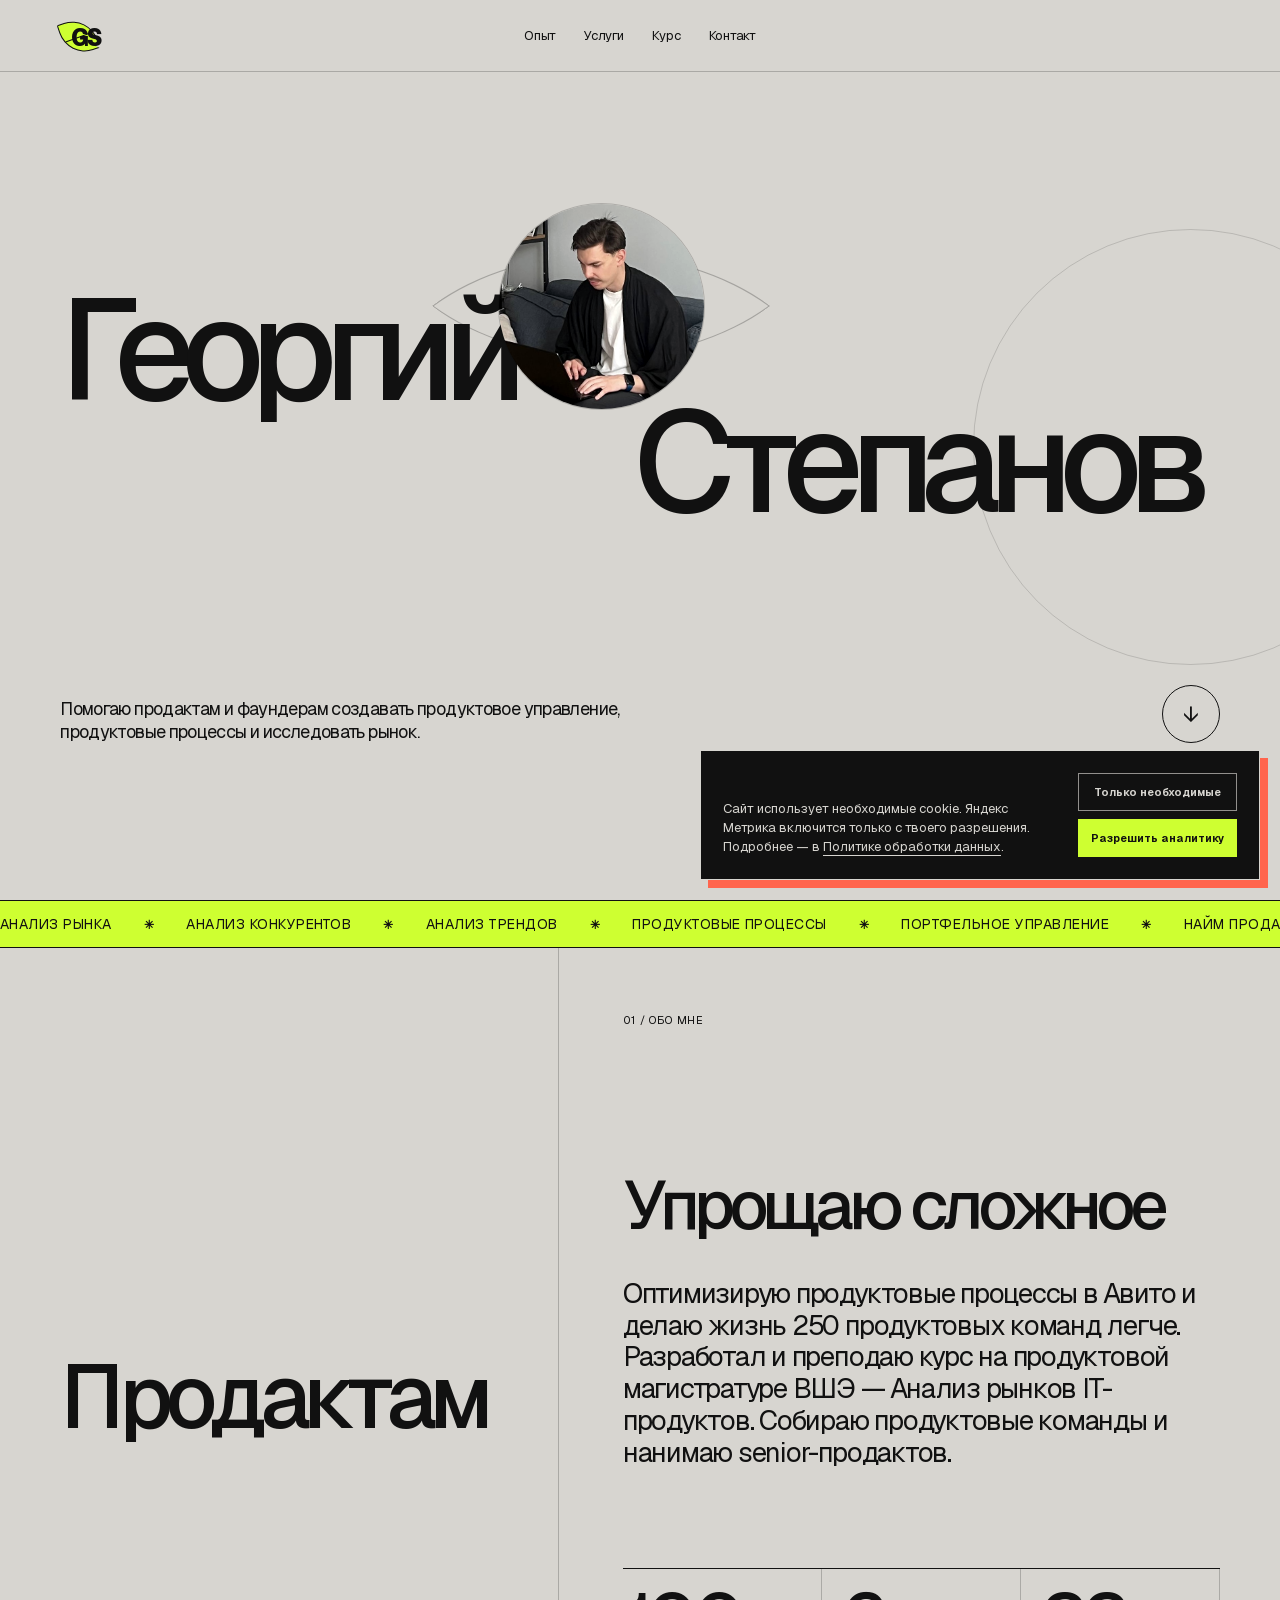
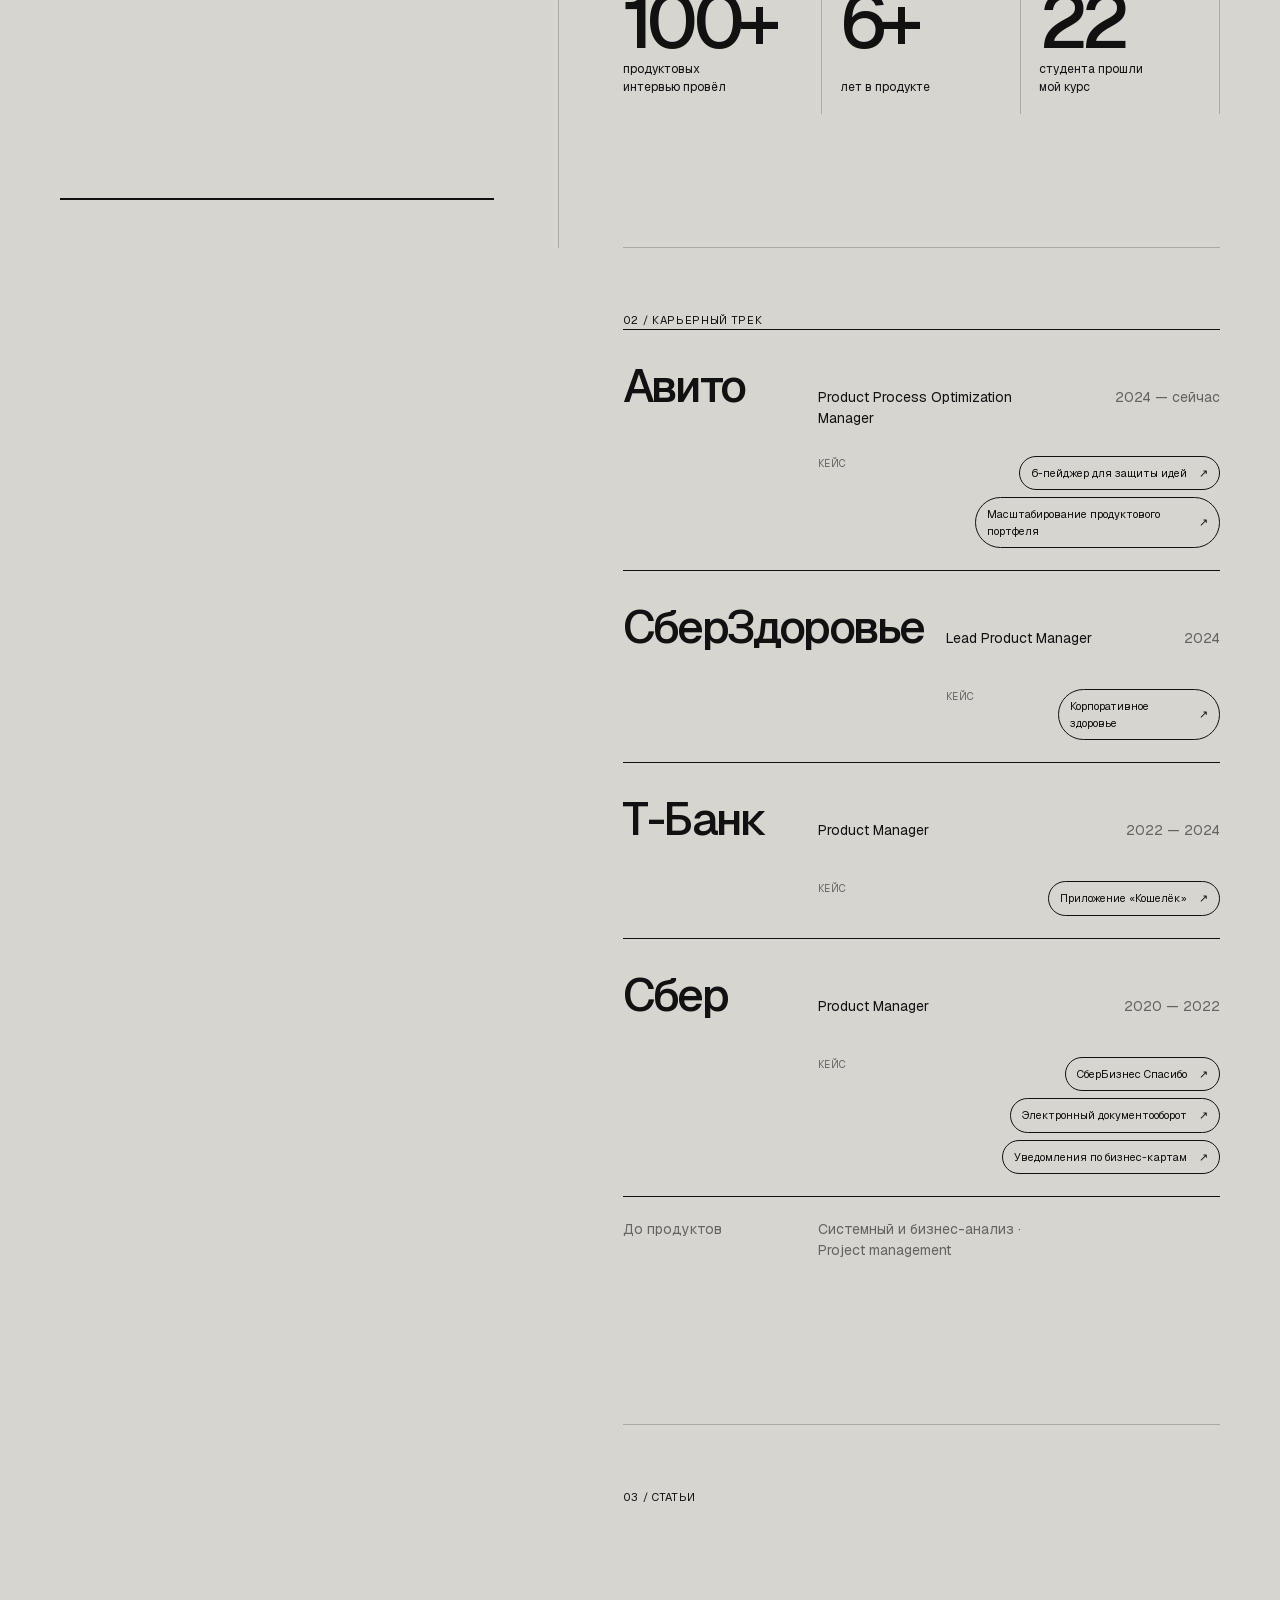
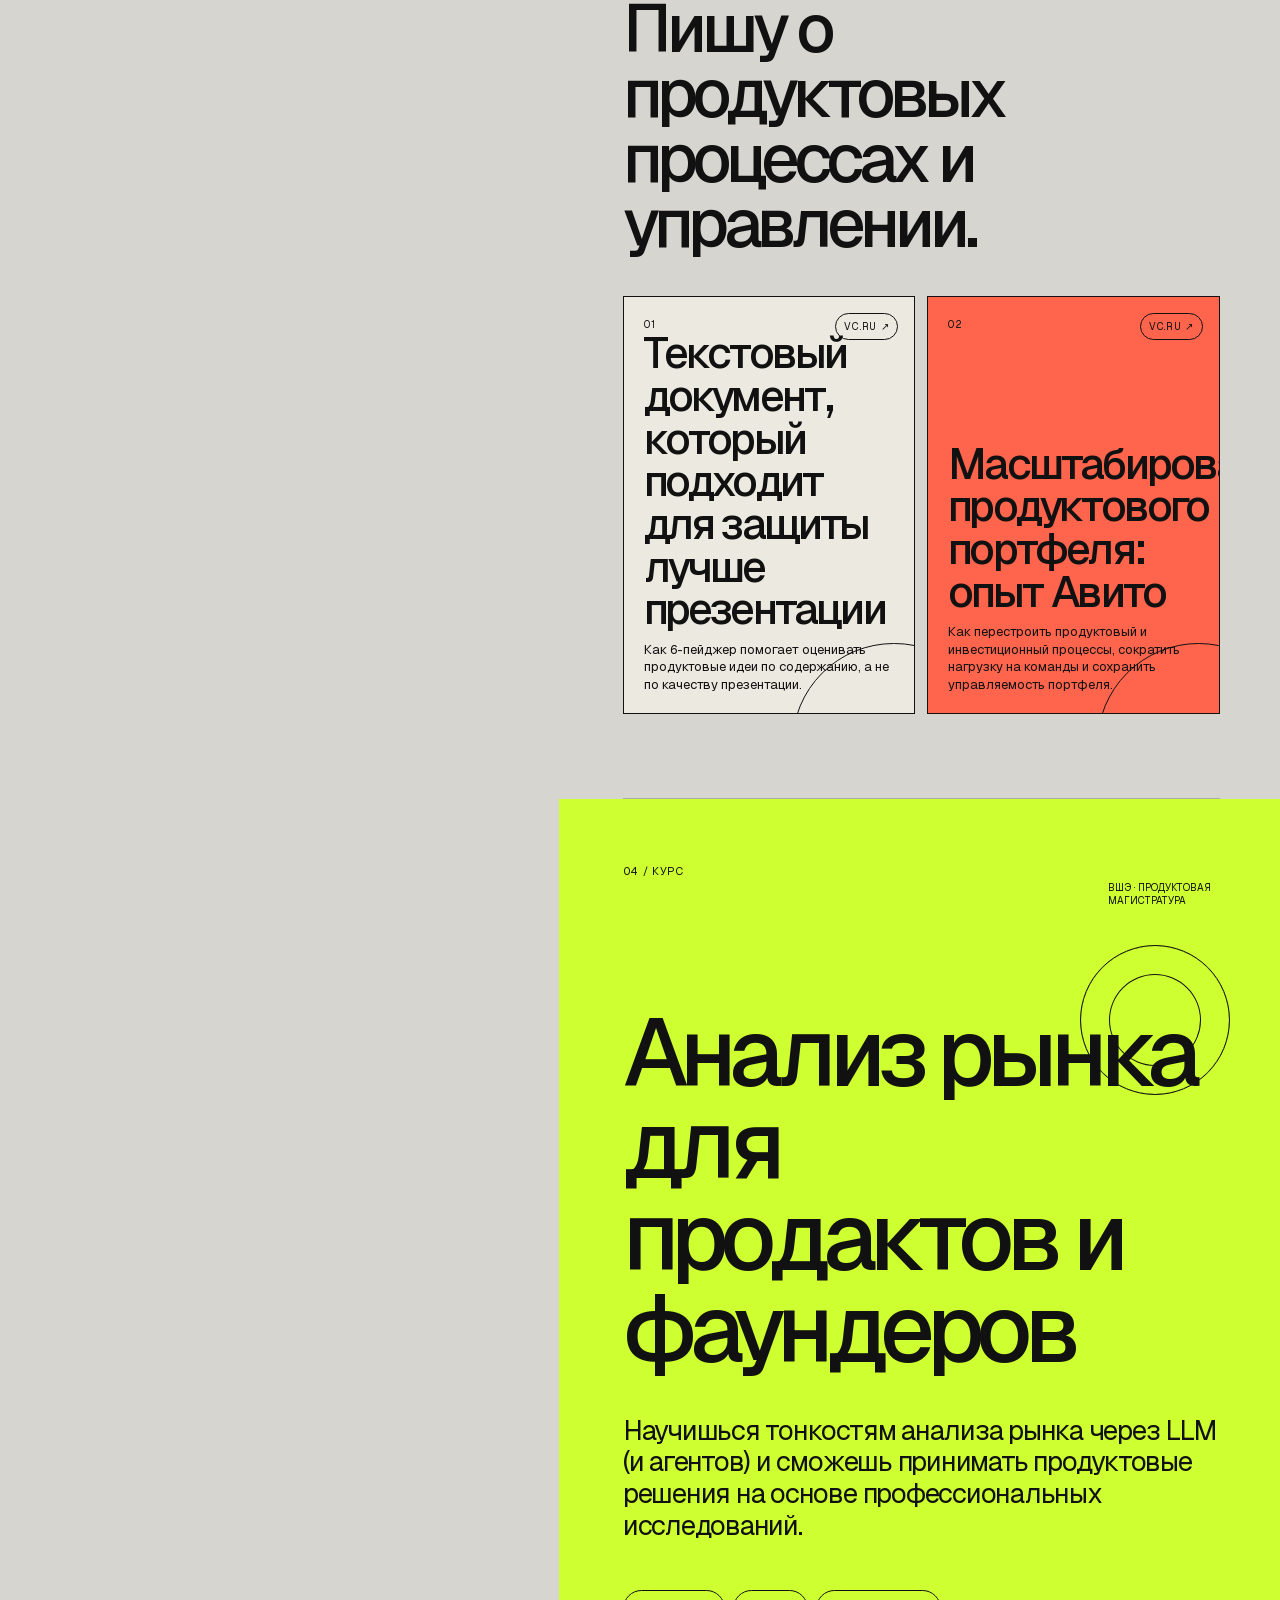
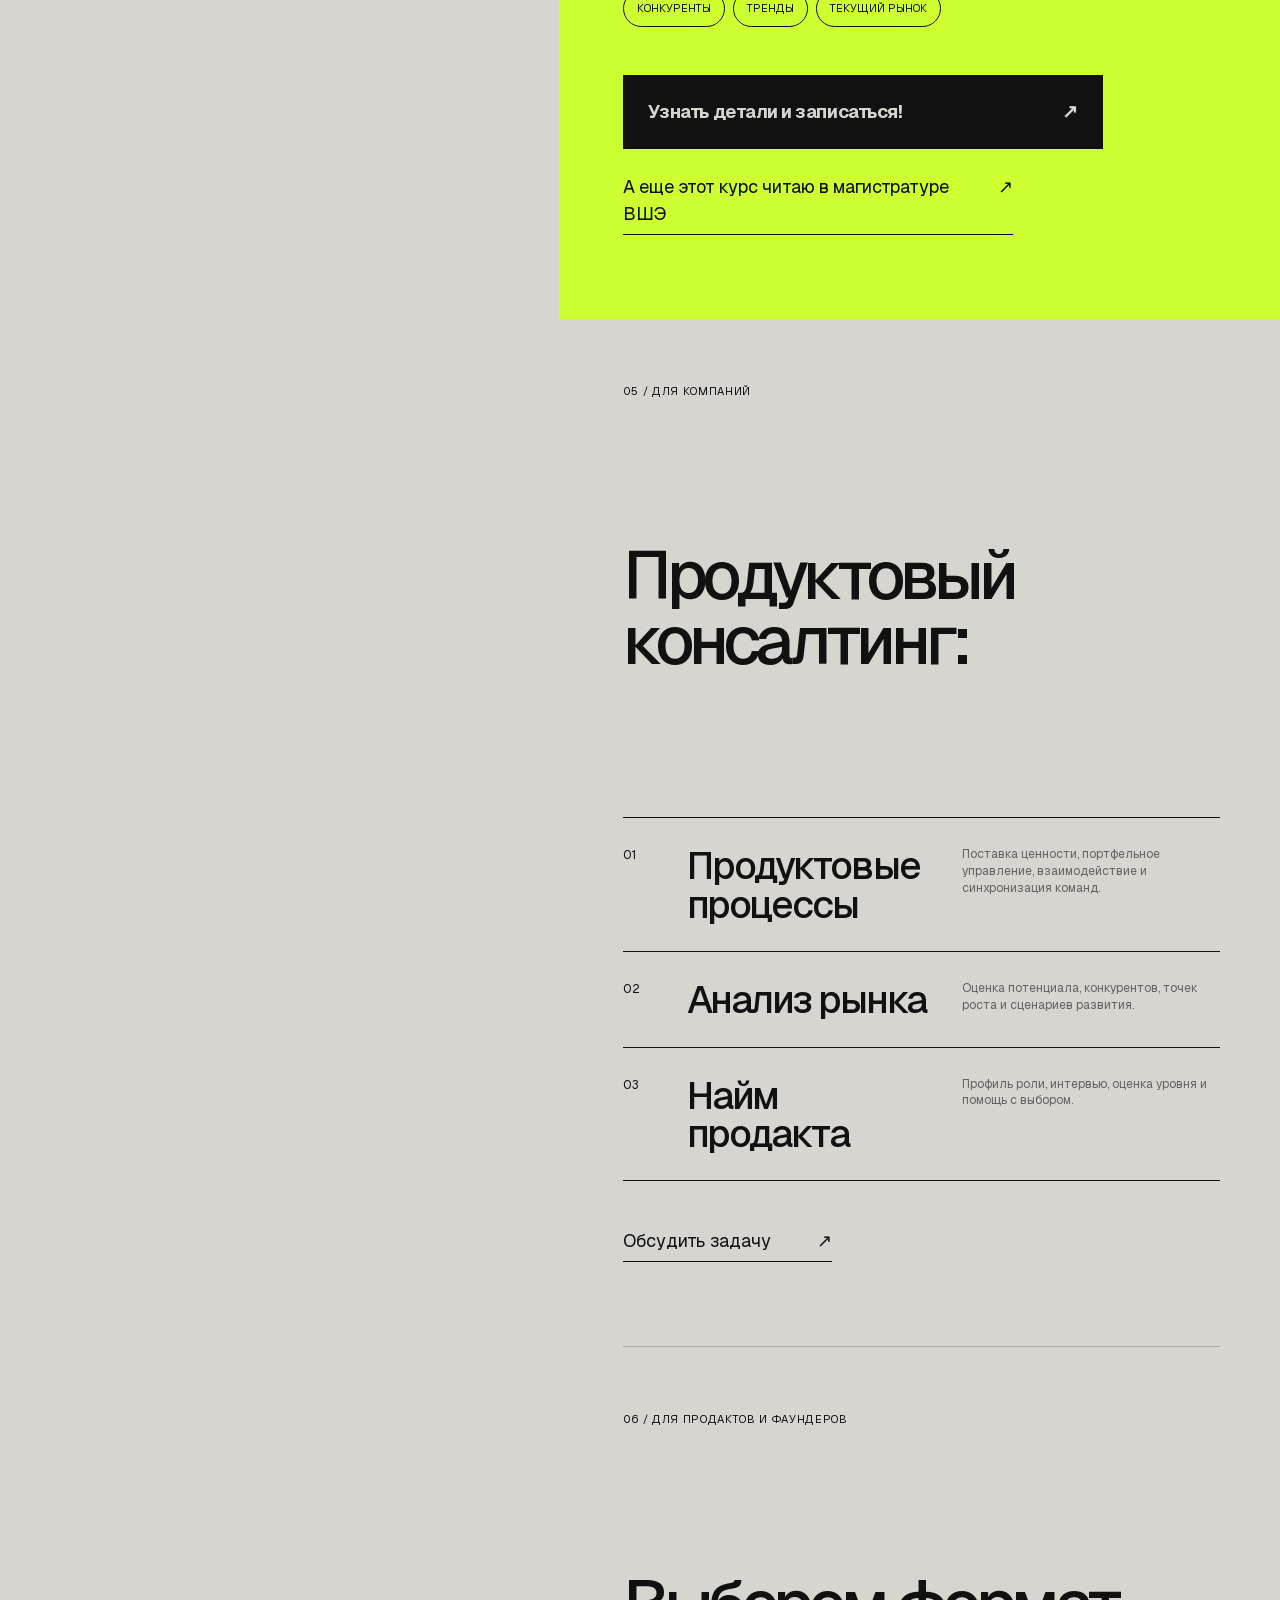
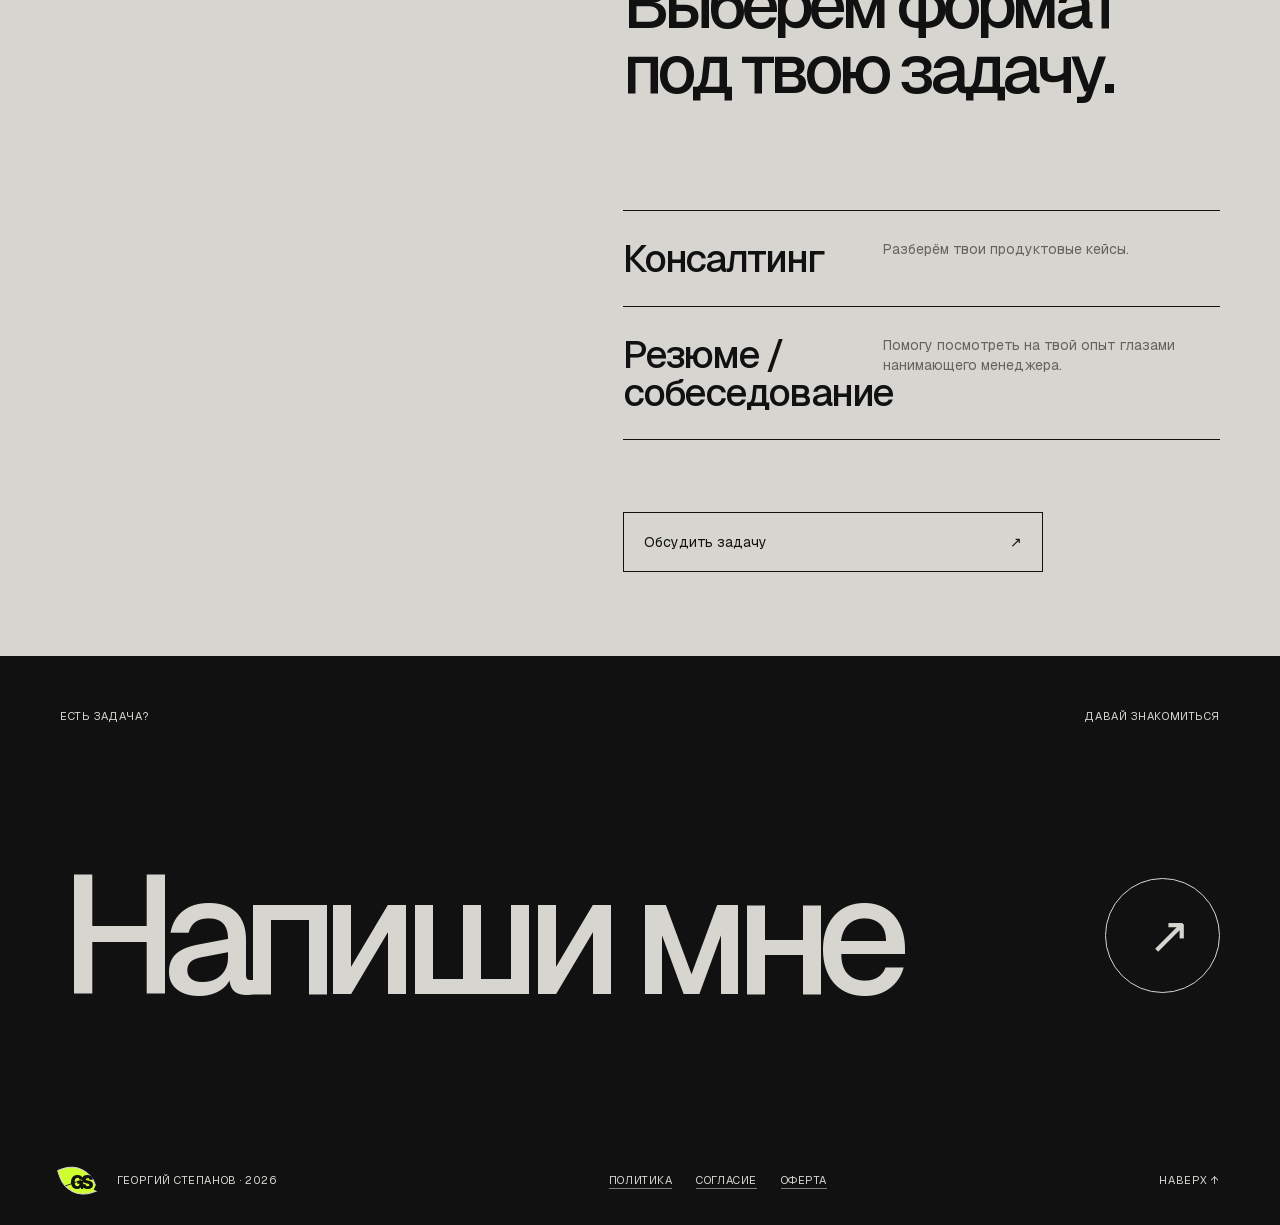
==== commit b5497ebf: "Publish legal documents and consent controls" ====
--- a/index.html
+++ b/index.html
@@ -73,12 +73,13 @@
       name="twitter:image"
       content="https://georgestepanov.com/og-2026-v2.jpg"
     />
-    <script type="module" crossorigin src="/assets/home-BSIu8_eR.js"></script>
-    <link rel="modulepreload" crossorigin href="/assets/globals-CJNUq5BQ.js">
-    <link rel="modulepreload" crossorigin href="/assets/seo-DORW0rsi.js">
-    <link rel="stylesheet" crossorigin href="/assets/globals-BPHxCVkW.css">
+    <script type="module" crossorigin src="/assets/home-DOsnwydk.js"></script>
+    <link rel="modulepreload" crossorigin href="/assets/globals-CYFfWAme.js">
+    <link rel="modulepreload" crossorigin href="/assets/Analytics-BmCk-NIf.js">
+    <link rel="modulepreload" crossorigin href="/assets/seo-FfDoFEOb.js">
+    <link rel="stylesheet" crossorigin href="/assets/globals-BAi-UWXO.css">
   </head>
   <body>
-    <div id="root"><link rel="preload" as="image" href="/georgiy.jpg?v=laptop-close"/><main><script type="application/ld+json">{"@context":"https://schema.org","@graph":[{"@type":"WebSite","@id":"https://georgestepanov.com/#website","url":"https://georgestepanov.com/","name":"Георгий Степанов","description":"Помогаю продактам и фаундерам создавать продуктовое управление, продуктовые процессы и исследовать рынок.","inLanguage":"ru-RU","publisher":{"@id":"https://georgestepanov.com/#person"}},{"@type":"ProfilePage","@id":"https://georgestepanov.com/#profile","url":"https://georgestepanov.com/","name":"Георгий Степанов — продуктовые процессы и анализ рынка","description":"Помогаю продактам и фаундерам создавать продуктовое управление, продуктовые процессы и исследовать рынок.","inLanguage":"ru-RU","isPartOf":{"@id":"https://georgestepanov.com/#website"},"mainEntity":{"@id":"https://georgestepanov.com/#person"}},{"@type":"Person","@id":"https://georgestepanov.com/#person","name":"Георгий Степанов","url":"https://georgestepanov.com/","image":{"@type":"ImageObject","url":"https://georgestepanov.com/georgiy.jpg","width":689,"height":605},"description":"Эксперт по продуктовым процессам, портфельному управлению и анализу рынка.","jobTitle":"Product Process Optimization Manager","worksFor":{"@type":"Organization","name":"Авито"},"sameAs":["https://t.me/ne_gorbis","https://vc.ru/id1985995"],"knowsAbout":["Продуктовые процессы","Портфельное управление","Анализ рынка","Анализ конкурентов","Трендвотчинг","Продуктовый консалтинг","Найм продакт-менеджеров"]}]}</script><header class="site-header"><a class="wordmark" href="#top" aria-label="В начало страницы" data-analytics-goal="navigation_click" data-analytics-location="main_header" data-analytics-destination="top"><span class="gs-leaf-mark" aria-hidden="true"><span class="gs-leaf-mark__leaf"></span><span class="gs-leaf-mark__letters">GS</span></span></a><nav aria-label="Основная навигация"><a href="#work" data-analytics-goal="navigation_click" data-analytics-location="main_header" data-analytics-destination="experience">Опыт</a><a href="#services" data-analytics-goal="navigation_click" data-analytics-location="main_header" data-analytics-destination="services">Услуги</a><a href="/course" data-analytics-goal="course_open" data-analytics-location="main_header">Курс</a><a href="https://t.me/ne_gorbis" target="_blank" rel="noreferrer" data-analytics-goal="telegram_click" data-analytics-location="main_header">Контакт</a></nav></header><section class="hero" id="top" aria-labelledby="hero-title"><div class="portrait-wrap" aria-hidden="true"><div class="portrait-orbit"></div><img src="/georgiy.jpg?v=laptop-close" alt="" class="portrait"/></div><h1 id="hero-title">Георгий<span>Степанов</span></h1><div class="hero-bottom"><p>Помогаю продактам и фаундерам создавать продуктовое управление,<br/> продуктовые процессы и исследовать рынок.</p><a class="round-link" href="#work" aria-label="Перейти к опыту" data-analytics-goal="navigation_click" data-analytics-location="hero" data-analytics-destination="experience">↓</a></div></section><div class="ticker" aria-hidden="true"><div class="ticker-track"><span>Анализ рынка<!-- --> <b>✳</b></span><span>Анализ конкурентов<!-- --> <b>✳</b></span><span>Анализ трендов<!-- --> <b>✳</b></span><span>Продуктовые процессы<!-- --> <b>✳</b></span><span>Портфельное управление<!-- --> <b>✳</b></span><span>Найм продактов<!-- --> <b>✳</b></span><span>Продуктовый консалтинг<!-- --> <b>✳</b></span><span>Анализ рынка<!-- --> <b>✳</b></span><span>Анализ конкурентов<!-- --> <b>✳</b></span><span>Анализ трендов<!-- --> <b>✳</b></span><span>Продуктовые процессы<!-- --> <b>✳</b></span><span>Портфельное управление<!-- --> <b>✳</b></span><span>Найм продактов<!-- --> <b>✳</b></span><span>Продуктовый консалтинг<!-- --> <b>✳</b></span></div></div><section class="story" id="work"><div class="story-sticky" aria-hidden="true"><div class="stage-words"><span class="active">Обо мне</span><span class="">Трек</span><span class="">Статьи</span><span class="">Курс</span><span class="">Компаниям</span><span class="">Продактам</span></div><div class="stage-progress"><span style="width:16.666666666666664%"></span></div></div><div class="story-content"><article class="story-block about-block" data-stage="0"><p class="section-number">01 / ОБО МНЕ</p><h2>Упрощаю сложное</h2><p class="lead">Оптимизирую продуктовые процессы в Авито и делаю жизнь 250 продуктовых команд легче. Разработал и преподаю курс на продуктовой магистратуре ВШЭ — Анализ рынков IT-продуктов. Собираю продуктовые команды и нанимаю senior-продактов.</p><div class="stats" aria-label="Ключевые факты"><div><strong>100+</strong><span>продуктовых интервью провёл</span></div><div><strong>6+</strong><span>лет в продукте</span></div><div><strong>22</strong><span>студента прошли мой курс</span></div></div></article><article class="story-block career-block" data-stage="1"><p class="section-number">02 / КАРЬЕРНЫЙ ТРЕК</p><div class="career-list"><div class="career-row"><span class="career-company">Авито</span><span>Product Process Optimization Manager</span><span>2024 — сейчас</span><div class="career-products"><span class="career-products-label">Кейс</span><div class="career-product-links"><a href="https://vc.ru/id1985995/3001491-tekstovyi-dokument-kotoryi-podhodit-dlya-zashity-luchshe-prezentacii" target="_blank" rel="noreferrer" data-analytics-goal="case_open" data-analytics-location="Авито" data-analytics-label="6-пейджер для защиты идей">6-пейджер для защиты идей<!-- --> <span aria-hidden="true">↗</span></a><a href="https://vc.ru/hr/2711609-masshtabirovanie-produktovogo-portfelya-avito" target="_blank" rel="noreferrer" data-analytics-goal="case_open" data-analytics-location="Авито" data-analytics-label="Масштабирование продуктового портфеля">Масштабирование продуктового портфеля<!-- --> <span aria-hidden="true">↗</span></a></div></div></div><div class="career-row"><span class="career-company">СберЗдоровье</span><span>Lead Product Manager</span><span>2024</span><div class="career-products"><span class="career-products-label">Кейс</span><div class="career-product-links"><a href="https://sberhealth.ru/library/zdorove/programmy-korporativnogo-zdorovya" target="_blank" rel="noreferrer" data-analytics-goal="case_open" data-analytics-location="СберЗдоровье" data-analytics-label="Корпоративное здоровье">Корпоративное здоровье<!-- --> <span aria-hidden="true">↗</span></a></div></div></div><div class="career-row"><span class="career-company">Т-Банк</span><span>Product Manager</span><span>2022 — 2024</span><div class="career-products"><span class="career-products-label">Кейс</span><div class="career-product-links"><a href="https://koshelek.app/about" target="_blank" rel="noreferrer" data-analytics-goal="case_open" data-analytics-location="Т-Банк" data-analytics-label="Приложение «Кошелёк»">Приложение «Кошелёк»<!-- --> <span aria-hidden="true">↗</span></a></div></div></div><div class="career-row"><span class="career-company">Сбер</span><span>Product Manager</span><span>2020 — 2022</span><div class="career-products"><span class="career-products-label">Кейс</span><div class="career-product-links"><a href="https://www.sberbank.ru/ru/s_m_business/spasibo" target="_blank" rel="noreferrer" data-analytics-goal="case_open" data-analytics-location="Сбер" data-analytics-label="СберБизнес Спасибо">СберБизнес Спасибо<!-- --> <span aria-hidden="true">↗</span></a><a href="https://www.sberbank.ru/ru/s_m_business/nbs/e-invoicing" target="_blank" rel="noreferrer" data-analytics-goal="case_open" data-analytics-location="Сбер" data-analytics-label="Электронный документооборот">Электронный документооборот<!-- --> <span aria-hidden="true">↗</span></a><a href="https://www.sberbank.ru/help/business/sbbol/cards/notifications/100301" target="_blank" rel="noreferrer" data-analytics-goal="case_open" data-analytics-location="Сбер" data-analytics-label="Уведомления по бизнес-картам">Уведомления по бизнес-картам<!-- --> <span aria-hidden="true">↗</span></a></div></div></div><div class="career-row career-more"><span>До продуктов</span><span>Системный и бизнес-анализ · Project management</span></div></div></article><article class="story-block products-block" data-stage="2"><p class="section-number">03 / СТАТЬИ</p><h2>Пишу о продуктовых процессах и управлении.</h2><div class="product-grid"><a class="product-card card-1" href="https://vc.ru/id1985995/3001491-tekstovyi-dokument-kotoryi-podhodit-dlya-zashity-luchshe-prezentacii" target="_blank" rel="noreferrer" data-analytics-goal="article_open" data-analytics-location="articles" data-analytics-label="Текстовый документ, который подходит для защиты лучше презентации"><span class="card-index">0<!-- -->1</span><span class="article-source">vc.ru ↗</span><h3>Текстовый документ, который подходит для защиты лучше презентации</h3><p>Как 6-пейджер помогает оценивать продуктовые идеи по содержанию, а не по качеству презентации.</p></a><a class="product-card card-2" href="https://vc.ru/hr/2711609-masshtabirovanie-produktovogo-portfelya-avito" target="_blank" rel="noreferrer" data-analytics-goal="article_open" data-analytics-location="articles" data-analytics-label="Масштабирование продуктового портфеля: опыт Авито"><span class="card-index">0<!-- -->2</span><span class="article-source">vc.ru ↗</span><h3>Масштабирование продуктового портфеля: опыт Авито</h3><p>Как перестроить продуктовый и инвестиционный процессы, сократить нагрузку на команды и сохранить управляемость портфеля.</p></a></div></article><article class="story-block course-block" data-stage="3"><p class="section-number">04 / КУРС</p><div class="course-badge">ВШЭ · продуктовая магистратура</div><h2>Анализ рынка для продактов и фаундеров</h2><p class="lead">Научишься тонкостям анализа рынка через LLM (и агентов) и сможешь принимать продуктовые решения на основе профессиональных исследований.</p><div class="course-meta"><span>Конкуренты</span><span>Тренды</span><span>Текущий рынок</span></div><a href="/course" class="button button-dark course-cta" data-analytics-goal="course_open" data-analytics-location="main_course_section">Узнать детали и записаться! <span>↗</span></a><a href="https://www.hse.ru/ma/productmanagement/courses/1048929655.html" class="text-link course-hse-link" target="_blank" rel="noreferrer" data-analytics-goal="hse_open" data-analytics-location="main_course_section">А еще этот курс читаю в магистратуре ВШЭ <span>↗</span></a></article><article class="story-block service-block" id="services" data-stage="4"><p class="section-number">05 / ДЛЯ КОМПАНИЙ</p><h2>Продуктовый консалтинг:</h2><div class="service-list"><div class="service-row"><span>01</span><h3>Продуктовые процессы</h3><p>Поставка ценности, портфельное управление, взаимодействие и синхронизация команд.</p></div><div class="service-row"><span>02</span><h3>Анализ рынка</h3><p>Оценка потенциала, конкурентов, точек роста и сценариев развития.</p></div><div class="service-row"><span>03</span><h3>Найм продакта</h3><p>Профиль роли, интервью, оценка уровня и помощь с выбором.</p></div></div><a href="https://t.me/ne_gorbis" class="text-link" target="_blank" rel="noreferrer" data-analytics-goal="telegram_click" data-analytics-location="companies">Обсудить задачу <span>↗</span></a></article><article class="story-block mentor-block" data-stage="5"><p class="section-number">06 / ДЛЯ ПРОДАКТОВ И ФАУНДЕРОВ</p><h2>Выберем формат под твою задачу.</h2><div class="mentor-options"><div class="mentor-option"><h3>Консалтинг</h3><p>Разберём твои продуктовые кейсы.</p></div><div class="mentor-option"><h3>Резюме / собеседование</h3><p>Помогу посмотреть на твой опыт глазами нанимающего менеджера.</p></div></div><a href="https://t.me/ne_gorbis" target="_blank" rel="noreferrer" class="button" data-analytics-goal="telegram_click" data-analytics-location="mentoring">Обсудить задачу <span>↗</span></a></article></div></section><footer id="contact"><div class="footer-kicker"><span>Есть задача?</span><span>Давай знакомиться</span></div><a class="footer-link" href="https://t.me/ne_gorbis" target="_blank" rel="noreferrer" data-analytics-goal="telegram_click" data-analytics-location="main_footer">Напиши мне<span>↗</span></a><div class="footer-bottom"><span class="footer-identity"><span class="gs-leaf-mark gs-leaf-mark--inverse footer-logo" aria-hidden="true"><span class="gs-leaf-mark__leaf"></span><span class="gs-leaf-mark__letters">GS</span></span><span>Георгий Степанов · 2026</span></span><a href="#top" data-analytics-goal="navigation_click" data-analytics-location="main_footer" data-analytics-destination="top">Наверх ↑</a></div></footer></main></div>
+    <div id="root"><link rel="preload" as="image" href="/georgiy.jpg?v=laptop-close"/><main><script type="application/ld+json">{"@context":"https://schema.org","@graph":[{"@type":"WebSite","@id":"https://georgestepanov.com/#website","url":"https://georgestepanov.com/","name":"Георгий Степанов","description":"Помогаю продактам и фаундерам создавать продуктовое управление, продуктовые процессы и исследовать рынок.","inLanguage":"ru-RU","publisher":{"@id":"https://georgestepanov.com/#person"}},{"@type":"ProfilePage","@id":"https://georgestepanov.com/#profile","url":"https://georgestepanov.com/","name":"Георгий Степанов — продуктовые процессы и анализ рынка","description":"Помогаю продактам и фаундерам создавать продуктовое управление, продуктовые процессы и исследовать рынок.","inLanguage":"ru-RU","isPartOf":{"@id":"https://georgestepanov.com/#website"},"mainEntity":{"@id":"https://georgestepanov.com/#person"}},{"@type":"Person","@id":"https://georgestepanov.com/#person","name":"Георгий Степанов","url":"https://georgestepanov.com/","image":{"@type":"ImageObject","url":"https://georgestepanov.com/georgiy.jpg","width":689,"height":605},"description":"Эксперт по продуктовым процессам, портфельному управлению и анализу рынка.","jobTitle":"Product Process Optimization Manager","worksFor":{"@type":"Organization","name":"Авито"},"sameAs":["https://t.me/ne_gorbis","https://vc.ru/id1985995"],"knowsAbout":["Продуктовые процессы","Портфельное управление","Анализ рынка","Анализ конкурентов","Трендвотчинг","Продуктовый консалтинг","Найм продакт-менеджеров"]}]}</script><header class="site-header"><a class="wordmark" href="#top" aria-label="В начало страницы" data-analytics-goal="navigation_click" data-analytics-location="main_header" data-analytics-destination="top"><span class="gs-leaf-mark" aria-hidden="true"><span class="gs-leaf-mark__leaf"></span><span class="gs-leaf-mark__letters">GS</span></span></a><nav aria-label="Основная навигация"><a href="#work" data-analytics-goal="navigation_click" data-analytics-location="main_header" data-analytics-destination="experience">Опыт</a><a href="#services" data-analytics-goal="navigation_click" data-analytics-location="main_header" data-analytics-destination="services">Услуги</a><a href="/course" data-analytics-goal="course_open" data-analytics-location="main_header">Курс</a><a href="https://t.me/ne_gorbis" target="_blank" rel="noreferrer" data-analytics-goal="telegram_click" data-analytics-location="main_header">Контакт</a></nav></header><section class="hero" id="top" aria-labelledby="hero-title"><div class="portrait-wrap" aria-hidden="true"><div class="portrait-orbit"></div><img src="/georgiy.jpg?v=laptop-close" alt="" class="portrait"/></div><h1 id="hero-title">Георгий<span>Степанов</span></h1><div class="hero-bottom"><p>Помогаю продактам и фаундерам создавать продуктовое управление,<br/> продуктовые процессы и исследовать рынок.</p><a class="round-link" href="#work" aria-label="Перейти к опыту" data-analytics-goal="navigation_click" data-analytics-location="hero" data-analytics-destination="experience">↓</a></div></section><div class="ticker" aria-hidden="true"><div class="ticker-track"><span>Анализ рынка<!-- --> <b>✳</b></span><span>Анализ конкурентов<!-- --> <b>✳</b></span><span>Анализ трендов<!-- --> <b>✳</b></span><span>Продуктовые процессы<!-- --> <b>✳</b></span><span>Портфельное управление<!-- --> <b>✳</b></span><span>Найм продактов<!-- --> <b>✳</b></span><span>Продуктовый консалтинг<!-- --> <b>✳</b></span><span>Анализ рынка<!-- --> <b>✳</b></span><span>Анализ конкурентов<!-- --> <b>✳</b></span><span>Анализ трендов<!-- --> <b>✳</b></span><span>Продуктовые процессы<!-- --> <b>✳</b></span><span>Портфельное управление<!-- --> <b>✳</b></span><span>Найм продактов<!-- --> <b>✳</b></span><span>Продуктовый консалтинг<!-- --> <b>✳</b></span></div></div><section class="story" id="work"><div class="story-sticky" aria-hidden="true"><div class="stage-words"><span class="active">Обо мне</span><span class="">Трек</span><span class="">Статьи</span><span class="">Курс</span><span class="">Компаниям</span><span class="">Продактам</span></div><div class="stage-progress"><span style="width:16.666666666666664%"></span></div></div><div class="story-content"><article class="story-block about-block" data-stage="0"><p class="section-number">01 / ОБО МНЕ</p><h2>Упрощаю сложное</h2><p class="lead">Оптимизирую продуктовые процессы в Авито и делаю жизнь 250 продуктовых команд легче. Разработал и преподаю курс на продуктовой магистратуре ВШЭ — Анализ рынков IT-продуктов. Собираю продуктовые команды и нанимаю senior-продактов.</p><div class="stats" aria-label="Ключевые факты"><div><strong>100+</strong><span>продуктовых интервью провёл</span></div><div><strong>6+</strong><span>лет в продукте</span></div><div><strong>22</strong><span>студента прошли мой курс</span></div></div></article><article class="story-block career-block" data-stage="1"><p class="section-number">02 / КАРЬЕРНЫЙ ТРЕК</p><div class="career-list"><div class="career-row"><span class="career-company">Авито</span><span>Product Process Optimization Manager</span><span>2024 — сейчас</span><div class="career-products"><span class="career-products-label">Кейс</span><div class="career-product-links"><a href="https://vc.ru/id1985995/3001491-tekstovyi-dokument-kotoryi-podhodit-dlya-zashity-luchshe-prezentacii" target="_blank" rel="noreferrer" data-analytics-goal="case_open" data-analytics-location="Авито" data-analytics-label="6-пейджер для защиты идей">6-пейджер для защиты идей<!-- --> <span aria-hidden="true">↗</span></a><a href="https://vc.ru/hr/2711609-masshtabirovanie-produktovogo-portfelya-avito" target="_blank" rel="noreferrer" data-analytics-goal="case_open" data-analytics-location="Авито" data-analytics-label="Масштабирование продуктового портфеля">Масштабирование продуктового портфеля<!-- --> <span aria-hidden="true">↗</span></a></div></div></div><div class="career-row"><span class="career-company">СберЗдоровье</span><span>Lead Product Manager</span><span>2024</span><div class="career-products"><span class="career-products-label">Кейс</span><div class="career-product-links"><a href="https://sberhealth.ru/library/zdorove/programmy-korporativnogo-zdorovya" target="_blank" rel="noreferrer" data-analytics-goal="case_open" data-analytics-location="СберЗдоровье" data-analytics-label="Корпоративное здоровье">Корпоративное здоровье<!-- --> <span aria-hidden="true">↗</span></a></div></div></div><div class="career-row"><span class="career-company">Т-Банк</span><span>Product Manager</span><span>2022 — 2024</span><div class="career-products"><span class="career-products-label">Кейс</span><div class="career-product-links"><a href="https://koshelek.app/about" target="_blank" rel="noreferrer" data-analytics-goal="case_open" data-analytics-location="Т-Банк" data-analytics-label="Приложение «Кошелёк»">Приложение «Кошелёк»<!-- --> <span aria-hidden="true">↗</span></a></div></div></div><div class="career-row"><span class="career-company">Сбер</span><span>Product Manager</span><span>2020 — 2022</span><div class="career-products"><span class="career-products-label">Кейс</span><div class="career-product-links"><a href="https://www.sberbank.ru/ru/s_m_business/spasibo" target="_blank" rel="noreferrer" data-analytics-goal="case_open" data-analytics-location="Сбер" data-analytics-label="СберБизнес Спасибо">СберБизнес Спасибо<!-- --> <span aria-hidden="true">↗</span></a><a href="https://www.sberbank.ru/ru/s_m_business/nbs/e-invoicing" target="_blank" rel="noreferrer" data-analytics-goal="case_open" data-analytics-location="Сбер" data-analytics-label="Электронный документооборот">Электронный документооборот<!-- --> <span aria-hidden="true">↗</span></a><a href="https://www.sberbank.ru/help/business/sbbol/cards/notifications/100301" target="_blank" rel="noreferrer" data-analytics-goal="case_open" data-analytics-location="Сбер" data-analytics-label="Уведомления по бизнес-картам">Уведомления по бизнес-картам<!-- --> <span aria-hidden="true">↗</span></a></div></div></div><div class="career-row career-more"><span>До продуктов</span><span>Системный и бизнес-анализ · Project management</span></div></div></article><article class="story-block products-block" data-stage="2"><p class="section-number">03 / СТАТЬИ</p><h2>Пишу о продуктовых процессах и управлении.</h2><div class="product-grid"><a class="product-card card-1" href="https://vc.ru/id1985995/3001491-tekstovyi-dokument-kotoryi-podhodit-dlya-zashity-luchshe-prezentacii" target="_blank" rel="noreferrer" data-analytics-goal="article_open" data-analytics-location="articles" data-analytics-label="Текстовый документ, который подходит для защиты лучше презентации"><span class="card-index">0<!-- -->1</span><span class="article-source">vc.ru ↗</span><h3>Текстовый документ, который подходит для защиты лучше презентации</h3><p>Как 6-пейджер помогает оценивать продуктовые идеи по содержанию, а не по качеству презентации.</p></a><a class="product-card card-2" href="https://vc.ru/hr/2711609-masshtabirovanie-produktovogo-portfelya-avito" target="_blank" rel="noreferrer" data-analytics-goal="article_open" data-analytics-location="articles" data-analytics-label="Масштабирование продуктового портфеля: опыт Авито"><span class="card-index">0<!-- -->2</span><span class="article-source">vc.ru ↗</span><h3>Масштабирование продуктового портфеля: опыт Авито</h3><p>Как перестроить продуктовый и инвестиционный процессы, сократить нагрузку на команды и сохранить управляемость портфеля.</p></a></div></article><article class="story-block course-block" data-stage="3"><p class="section-number">04 / КУРС</p><div class="course-badge">ВШЭ · продуктовая магистратура</div><h2>Анализ рынка для продактов и фаундеров</h2><p class="lead">Научишься тонкостям анализа рынка через LLM (и агентов) и сможешь принимать продуктовые решения на основе профессиональных исследований.</p><div class="course-meta"><span>Конкуренты</span><span>Тренды</span><span>Текущий рынок</span></div><a href="/course" class="button button-dark course-cta" data-analytics-goal="course_open" data-analytics-location="main_course_section">Узнать детали и записаться! <span>↗</span></a><a href="https://www.hse.ru/ma/productmanagement/courses/1048929655.html" class="text-link course-hse-link" target="_blank" rel="noreferrer" data-analytics-goal="hse_open" data-analytics-location="main_course_section">А еще этот курс читаю в магистратуре ВШЭ <span>↗</span></a></article><article class="story-block service-block" id="services" data-stage="4"><p class="section-number">05 / ДЛЯ КОМПАНИЙ</p><h2>Продуктовый консалтинг:</h2><div class="service-list"><div class="service-row"><span>01</span><h3>Продуктовые процессы</h3><p>Поставка ценности, портфельное управление, взаимодействие и синхронизация команд.</p></div><div class="service-row"><span>02</span><h3>Анализ рынка</h3><p>Оценка потенциала, конкурентов, точек роста и сценариев развития.</p></div><div class="service-row"><span>03</span><h3>Найм продакта</h3><p>Профиль роли, интервью, оценка уровня и помощь с выбором.</p></div></div><a href="https://t.me/ne_gorbis" class="text-link" target="_blank" rel="noreferrer" data-analytics-goal="telegram_click" data-analytics-location="companies">Обсудить задачу <span>↗</span></a></article><article class="story-block mentor-block" data-stage="5"><p class="section-number">06 / ДЛЯ ПРОДАКТОВ И ФАУНДЕРОВ</p><h2>Выберем формат под твою задачу.</h2><div class="mentor-options"><div class="mentor-option"><h3>Консалтинг</h3><p>Разберём твои продуктовые кейсы.</p></div><div class="mentor-option"><h3>Резюме / собеседование</h3><p>Помогу посмотреть на твой опыт глазами нанимающего менеджера.</p></div></div><a href="https://t.me/ne_gorbis" target="_blank" rel="noreferrer" class="button" data-analytics-goal="telegram_click" data-analytics-location="mentoring">Обсудить задачу <span>↗</span></a></article></div></section><footer id="contact"><div class="footer-kicker"><span>Есть задача?</span><span>Давай знакомиться</span></div><a class="footer-link" href="https://t.me/ne_gorbis" target="_blank" rel="noreferrer" data-analytics-goal="telegram_click" data-analytics-location="main_footer">Напиши мне<span>↗</span></a><div class="footer-bottom"><span class="footer-identity"><span class="gs-leaf-mark gs-leaf-mark--inverse footer-logo" aria-hidden="true"><span class="gs-leaf-mark__leaf"></span><span class="gs-leaf-mark__letters">GS</span></span><span>Георгий Степанов · 2026</span></span><nav class="footer-legal" aria-label="Юридические документы"><a href="/legal/privacy/">Политика</a><a href="/legal/consent/">Согласие</a><a href="/legal/offer/">Оферта</a></nav><a href="#top" data-analytics-goal="navigation_click" data-analytics-location="main_footer" data-analytics-destination="top">Наверх ↑</a></div></footer></main></div>
   </body>
 </html>
--- a/assets/globals-BAi-UWXO.css
+++ b/assets/globals-BAi-UWXO.css
@@ -0,0 +1 @@
+@font-face{font-family:Geist;font-style:normal;font-weight:100 900;font-display:swap;src:url(/fonts/geist-ff2310f5.woff2)format("woff2");unicode-range:U+460-52F,U+1C80-1C8A,U+20B4,U+2DE0-2DFF,U+A640-A69F,U+FE2E-FE2F}@font-face{font-family:Geist;font-style:normal;font-weight:100 900;font-display:swap;src:url(/fonts/geist-875ccdd4.woff2)format("woff2");unicode-range:U+301,U+400-45F,U+490-491,U+4B0-4B1,U+2116}@font-face{font-family:Geist;font-style:normal;font-weight:100 900;font-display:swap;src:url(/fonts/geist-52306abf.woff2)format("woff2");unicode-range:U+102-103,U+110-111,U+128-129,U+168-169,U+1A0-1A1,U+1AF-1B0,U+300-301,U+303-304,U+308-309,U+323,U+329,U+1EA0-1EF9,U+20AB}@font-face{font-family:Geist;font-style:normal;font-weight:100 900;font-display:swap;src:url(/fonts/geist-001175b1.woff2)format("woff2");unicode-range:U+100-2BA,U+2BD-2C5,U+2C7-2CC,U+2CE-2D7,U+2DD-2FF,U+304,U+308,U+329,U+1D00-1DBF,U+1E00-1E9F,U+1EF2-1EFF,U+2020,U+20A0-20AB,U+20AD-20C0,U+2113,U+2C60-2C7F,U+A720-A7FF}@font-face{font-family:Geist;font-style:normal;font-weight:100 900;font-display:swap;src:url(/fonts/geist-98bbbccb.woff2)format("woff2");unicode-range:U+??,U+131,U+152-153,U+2BB-2BC,U+2C6,U+2DA,U+2DC,U+304,U+308,U+329,U+2000-206F,U+20AC,U+2122,U+2191,U+2193,U+2212,U+2215,U+FEFF,U+FFFD}:root{--font-geist-sans:"Geist"}@layer properties{@supports (((-webkit-hyphens:none)) and (not (margin-trim:inline))) or ((-moz-orient:inline) and (not (color:rgb(from red r g b)))){*,:before,:after,::backdrop{--tw-rotate-x:initial;--tw-rotate-y:initial;--tw-rotate-z:initial;--tw-skew-x:initial;--tw-skew-y:initial;--tw-border-style:solid;--tw-shadow:0 0 #0000;--tw-shadow-color:initial;--tw-shadow-alpha:100%;--tw-inset-shadow:0 0 #0000;--tw-inset-shadow-color:initial;--tw-inset-shadow-alpha:100%;--tw-ring-color:initial;--tw-ring-shadow:0 0 #0000;--tw-inset-ring-color:initial;--tw-inset-ring-shadow:0 0 #0000;--tw-ring-inset:initial;--tw-ring-offset-width:0px;--tw-ring-offset-color:#fff;--tw-ring-offset-shadow:0 0 #0000;--tw-outline-style:solid;--tw-blur:initial;--tw-brightness:initial;--tw-contrast:initial;--tw-grayscale:initial;--tw-hue-rotate:initial;--tw-invert:initial;--tw-opacity:initial;--tw-saturate:initial;--tw-sepia:initial;--tw-drop-shadow:initial;--tw-drop-shadow-color:initial;--tw-drop-shadow-alpha:100%;--tw-drop-shadow-size:initial}}}@layer theme{:root,:host{--font-sans:ui-sans-serif, system-ui, sans-serif, "Apple Color Emoji", "Segoe UI Emoji", "Segoe UI Symbol", "Noto Color Emoji";--font-mono:ui-monospace, SFMono-Regular, Menlo, Monaco, Consolas, "Liberation Mono", "Courier New", monospace;--spacing:.25rem;--default-transition-duration:.15s;--default-transition-timing-function:cubic-bezier(.4, 0, .2, 1);--default-font-family:var(--font-sans);--default-mono-font-family:var(--font-mono)}}@layer base{*,:after,:before,::backdrop{box-sizing:border-box;border:0 solid;margin:0;padding:0}::file-selector-button{box-sizing:border-box;border:0 solid;margin:0;padding:0}html,:host{-webkit-text-size-adjust:100%;tab-size:4;line-height:1.5;font-family:var(--default-font-family,ui-sans-serif, system-ui, sans-serif, "Apple Color Emoji", "Segoe UI Emoji", "Segoe UI Symbol", "Noto Color Emoji");font-feature-settings:var(--default-font-feature-settings,normal);font-variation-settings:var(--default-font-variation-settings,normal);-webkit-tap-highlight-color:transparent}hr{height:0;color:inherit;border-top-width:1px}abbr:where([title]){-webkit-text-decoration:underline dotted;text-decoration:underline dotted}h1,h2,h3,h4,h5,h6{font-size:inherit;font-weight:inherit}a{color:inherit;-webkit-text-decoration:inherit;-webkit-text-decoration:inherit;-webkit-text-decoration:inherit;-webkit-text-decoration:inherit;text-decoration:inherit}b,strong{font-weight:bolder}code,kbd,samp,pre{font-family:var(--default-mono-font-family,ui-monospace, SFMono-Regular, Menlo, Monaco, Consolas, "Liberation Mono", "Courier New", monospace);font-feature-settings:var(--default-mono-font-feature-settings,normal);font-variation-settings:var(--default-mono-font-variation-settings,normal);font-size:1em}small{font-size:80%}sub,sup{vertical-align:baseline;font-size:75%;line-height:0;position:relative}sub{bottom:-.25em}sup{top:-.5em}table{text-indent:0;border-color:inherit;border-collapse:collapse}:-moz-focusring{outline:auto}progress{vertical-align:baseline}summary{display:list-item}ol,ul,menu{list-style:none}img,svg,video,canvas,audio,iframe,embed,object{vertical-align:middle;display:block}img,video{max-width:100%;height:auto}button,input,select,optgroup,textarea{font:inherit;font-feature-settings:inherit;font-variation-settings:inherit;letter-spacing:inherit;color:inherit;opacity:1;background-color:#0000;border-radius:0}::file-selector-button{font:inherit;font-feature-settings:inherit;font-variation-settings:inherit;letter-spacing:inherit;color:inherit;opacity:1;background-color:#0000;border-radius:0}:where(select:is([multiple],[size])) optgroup{font-weight:bolder}:where(select:is([multiple],[size])) optgroup option{padding-inline-start:20px}::file-selector-button{margin-inline-end:4px}::placeholder{opacity:1}@supports (not ((-webkit-appearance:-apple-pay-button))) or (contain-intrinsic-size:1px){::placeholder{color:currentColor}@supports (color:color-mix(in lab, red, red)){::placeholder{color:color-mix(in oklab, currentcolor 50%, transparent)}}}textarea{resize:vertical}::-webkit-search-decoration{-webkit-appearance:none}::-webkit-date-and-time-value{min-height:1lh;text-align:inherit}::-webkit-datetime-edit{display:inline-flex}::-webkit-datetime-edit-fields-wrapper{padding:0}::-webkit-datetime-edit{padding-block:0}::-webkit-datetime-edit-year-field{padding-block:0}::-webkit-datetime-edit-month-field{padding-block:0}::-webkit-datetime-edit-day-field{padding-block:0}::-webkit-datetime-edit-hour-field{padding-block:0}::-webkit-datetime-edit-minute-field{padding-block:0}::-webkit-datetime-edit-second-field{padding-block:0}::-webkit-datetime-edit-millisecond-field{padding-block:0}::-webkit-datetime-edit-meridiem-field{padding-block:0}::-webkit-calendar-picker-indicator{line-height:1}:-moz-ui-invalid{box-shadow:none}button,input:where([type=button],[type=reset],[type=submit]){appearance:button}::file-selector-button{appearance:button}::-webkit-inner-spin-button{height:auto}::-webkit-outer-spin-button{height:auto}[hidden]:where(:not([hidden=until-found])){display:none!important}}@layer components;@layer utilities{.visible{visibility:visible}.absolute{position:absolute}.relative{position:relative}.sticky{position:sticky}.start{inset-inline-start:var(--spacing)}.start-3{inset-inline-start:calc(var(--spacing) * 3)}.end{inset-inline-end:var(--spacing)}.flex{display:flex}.hidden{display:none}.inline{display:inline}.table{display:table}.border-collapse{border-collapse:collapse}.transform{transform:var(--tw-rotate-x,) var(--tw-rotate-y,) var(--tw-rotate-z,) var(--tw-skew-x,) var(--tw-skew-y,)}.resize{resize:both}.border{border-style:var(--tw-border-style);border-width:1px}.italic{font-style:italic}.shadow{--tw-shadow:0 1px 3px 0 var(--tw-shadow-color,#0000001a), 0 1px 2px -1px var(--tw-shadow-color,#0000001a);box-shadow:var(--tw-inset-shadow), var(--tw-inset-ring-shadow), var(--tw-ring-offset-shadow), var(--tw-ring-shadow), var(--tw-shadow)}.ring{--tw-ring-shadow:var(--tw-ring-inset,) 0 0 0 calc(1px + var(--tw-ring-offset-width)) var(--tw-ring-color,currentcolor);box-shadow:var(--tw-inset-shadow), var(--tw-inset-ring-shadow), var(--tw-ring-offset-shadow), var(--tw-ring-shadow), var(--tw-shadow)}.outline{outline-style:var(--tw-outline-style);outline-width:1px}.blur{--tw-blur:blur(8px);filter:var(--tw-blur,) var(--tw-brightness,) var(--tw-contrast,) var(--tw-grayscale,) var(--tw-hue-rotate,) var(--tw-invert,) var(--tw-saturate,) var(--tw-sepia,) var(--tw-drop-shadow,)}.transition{transition-property:color,background-color,border-color,outline-color,text-decoration-color,fill,stroke,--tw-gradient-from,--tw-gradient-via,--tw-gradient-to,opacity,box-shadow,transform,translate,scale,rotate,filter,-webkit-backdrop-filter,backdrop-filter,display,content-visibility,overlay,pointer-events;transition-timing-function:var(--tw-ease,var(--default-transition-timing-function));transition-duration:var(--tw-duration,var(--default-transition-duration))}}:root{--ink:#111;--paper:#d7d5d0;--line:#11111138;--muted:#11111194;--acid:#ceff31;--coral:#ff654d;--soft:#ece9e1}*{box-sizing:border-box}html{scroll-behavior:smooth;background:var(--paper)}body{background:var(--paper);color:var(--ink);font-family:var(--font-geist-sans), "Helvetica Neue", Arial, sans-serif;-webkit-font-smoothing:antialiased;margin:0}a{color:inherit;text-decoration:none}button,a{-webkit-tap-highlight-color:transparent}::selection{color:var(--ink);background:var(--acid)}.cookie-consent{z-index:1000;width:min(560px,100vw - 40px);color:var(--paper);background:var(--ink);border:1px solid var(--paper);box-shadow:8px 8px 0 var(--coral);grid-template-columns:minmax(0,1fr) auto;align-items:end;gap:22px;padding:22px;display:grid;position:fixed;bottom:20px;right:20px}.cookie-consent p{margin:0;font-size:13px;line-height:1.45}.cookie-consent a{border-bottom:1px solid}.cookie-consent>div{gap:8px;display:grid}.cookie-consent button{min-height:38px;color:var(--paper);cursor:pointer;font:inherit;background:0 0;border:1px solid #d7d5d0a6;padding:8px 12px;font-size:11px;font-weight:650}.cookie-consent button:last-child{color:var(--ink);background:var(--acid);border-color:var(--acid)}.cookie-consent button:hover,.cookie-consent button:focus-visible{outline:2px solid var(--coral);outline-offset:2px}@media (width<=640px){.cookie-consent{grid-template-columns:1fr;width:calc(100vw - 28px);padding:18px;bottom:14px;right:14px}.cookie-consent>div{grid-template-columns:repeat(2,1fr)}}.site-header{z-index:10;border-bottom:1px solid var(--line);letter-spacing:-.02em;grid-template-columns:1fr auto 1fr;align-items:center;height:72px;padding:0 4.7vw;font-size:13px;display:grid;position:relative}.wordmark{align-items:center;width:max-content;display:inline-flex}.gs-leaf-mark{--mark-size:25px;--mark-ink:var(--ink);--mark-bg:var(--paper);--mark-outline:var(--mark-ink);width:calc(var(--mark-size) * 1.78);height:calc(var(--mark-size) * 1.38);isolation:isolate;flex:none;place-items:center;display:inline-grid;position:relative}.gs-leaf-mark__leaf{z-index:0;background:var(--acid);border:max(1px, calc(var(--mark-size) * .014)) solid var(--mark-outline);transform-origin:50% 55%;border-radius:4% 78%;width:76%;height:100%;transition:transform .42s cubic-bezier(.2,.85,.2,1);position:absolute;top:1%;left:4%;transform:rotate(-19deg)translate(0)}.gs-leaf-mark__leaf:before{width:88%;height:max(1px, calc(var(--mark-size) * .014));content:"";background:var(--mark-ink);transform-origin:0;position:absolute;top:53%;left:7%;transform:rotate(-1deg)}.gs-leaf-mark__leaf:after{content:"";background:var(--mark-bg);border-top:max(1px, calc(var(--mark-size) * .014)) solid var(--mark-ink);width:18%;height:18%;position:absolute;bottom:-2%;right:-3%;transform:rotate(-47deg)translate(26%,43%)}.gs-leaf-mark__letters{z-index:1;color:var(--mark-ink);font-family:var(--font-geist-sans), "Helvetica Neue", Arial, sans-serif;font-size:var(--mark-size);letter-spacing:-.13em;transform-origin:50%;margin-top:5%;margin-left:15%;font-weight:900;line-height:.8;display:block;position:relative;transform:scaleX(.92)}.gs-leaf-mark:hover .gs-leaf-mark__leaf,a:hover .gs-leaf-mark__leaf,a:focus-visible .gs-leaf-mark__leaf{transform:rotate(-16deg)translate(2px,-2px)}.gs-leaf-mark--inverse{--mark-ink:var(--ink);--mark-bg:var(--ink);--mark-outline:var(--paper)}.gs-leaf-mark--inverse .gs-leaf-mark__letters{font-size:calc(var(--mark-size) * .84);letter-spacing:-.16em;margin-left:0;transform:translate(-2%)scaleX(.92)}.site-header nav{gap:28px;display:flex}.site-header nav a,.header-contact{position:relative}.site-header nav a:after,.header-contact:after{content:"";transform-origin:100%;background:currentColor;height:1px;transition:transform .24s;position:absolute;bottom:-4px;left:0;right:0;transform:scaleX(0)}.site-header nav a:hover:after,.site-header nav a:focus-visible:after,.header-contact:hover:after,.header-contact:focus-visible:after{transform-origin:0;transform:scaleX(1)}.header-contact{justify-self:end}.hero{min-height:calc(100svh - 72px);padding:28px 4.7vw 44px;position:relative;overflow:hidden}.hero:before{content:"";border:1px solid #11111126;border-radius:50%;width:34vw;min-width:300px;height:34vw;min-height:300px;position:absolute;top:19%;right:-10vw}.hero-topline,.hero-bottom{z-index:3;text-transform:uppercase;letter-spacing:.04em;justify-content:space-between;font-size:12px;display:flex;position:relative}.hero h1{z-index:2;letter-spacing:-.095em;flex-direction:column;justify-content:center;min-height:65vh;margin:0;padding-top:3vh;font-size:clamp(72px,11.2vw,174px);font-weight:500;line-height:.78;animation:.95s cubic-bezier(.16,1,.3,1) both hero-rise;display:flex;position:relative}.hero h1 span{align-self:flex-end;padding-right:1.5vw}.portrait-wrap{z-index:4;aspect-ratio:1;width:clamp(160px,16vw,238px);animation:1.1s cubic-bezier(.16,1,.3,1) .18s both portrait-in;position:absolute;top:16%;left:39%}.portrait{object-fit:cover;object-position:center center;filter:saturate(.82)contrast(1.03);border-radius:50%;width:100%;height:100%;animation:6s ease-in-out infinite float;display:block;box-shadow:0 0 0 1px #1113}.portrait-orbit{z-index:-1;pointer-events:none;border:1px solid #11111140;border-radius:100% 0;width:86%;height:86%;margin:auto;position:absolute;inset:0;transform:scaleX(1.36)rotate(45deg)}.hero-bottom{align-items:flex-end}.hero-bottom p{text-transform:none;letter-spacing:-.035em;margin:0;font-size:clamp(16px,1.4vw,21px);line-height:1.25}.round-link{border:1px solid var(--ink);border-radius:50%;place-items:center;width:58px;height:58px;font-size:22px;transition:color .26s,background .26s,transform .26s;display:grid}.round-link:hover,.round-link:focus-visible{color:var(--paper);background:var(--ink);transform:rotate(-25deg)}.ticker{z-index:2;color:var(--ink);background:var(--acid);border-top:1px solid var(--ink);border-bottom:1px solid var(--ink);padding:13px 0 12px;position:relative;overflow:hidden}.ticker-track{width:max-content;animation:32s linear infinite ticker;display:flex}.ticker span{text-transform:uppercase;white-space:nowrap;letter-spacing:.035em;align-items:center;gap:32px;padding-right:32px;font-size:14px;display:inline-flex}.ticker b{font-size:12px}.story{grid-template-columns:minmax(320px,43%) minmax(0,57%);padding:0 4.7vw;display:grid}.story-sticky{border-right:1px solid var(--line);flex-direction:column;height:100svh;padding:48px 5vw 48px 0;display:flex;position:sticky;top:0}.stage-kicker,.section-number{text-transform:uppercase;letter-spacing:.06em;font-size:11px}.stage-words{flex:1;align-items:center;display:grid;position:relative}.stage-words>span{letter-spacing:-.085em;opacity:0;max-width:94%;font-size:clamp(58px,7vw,108px);font-weight:510;line-height:.84;transition:opacity .52s,transform .62s cubic-bezier(.16,1,.3,1);display:block;position:absolute;transform:translateY(32px)rotate(2deg)}.stage-words>span.active{opacity:1;transform:translateY(0)rotate(0)}.stage-progress{background:#11111126;height:2px;overflow:hidden}.stage-progress span{background:var(--ink);height:100%;transition:width .55s cubic-bezier(.16,1,.3,1);display:block}.story-content{padding-left:5vw}.story-block{border-bottom:1px solid var(--line);opacity:.25;min-height:100svh;padding:64px 0 84px;transition:opacity .7s,transform .8s cubic-bezier(.16,1,.3,1);transform:translateY(42px)}.story-block.is-visible{opacity:1;transform:none}.story-block h2{letter-spacing:-.075em;max-width:800px;margin:16vh 0 40px;font-size:clamp(43px,5.3vw,79px);font-weight:500;line-height:.96}.lead{letter-spacing:-.045em;max-width:670px;margin:0 0 46px;font-size:clamp(21px,2.15vw,32px);line-height:1.16}.stats{border-top:1px solid var(--ink);grid-template-columns:repeat(3,1fr);margin-top:11vh;display:grid}.stats>div{border-right:1px solid var(--line);flex-direction:column;min-height:145px;padding:18px 14px 18px 0;display:flex}.stats>div+div{padding-left:18px}.stats strong{letter-spacing:-.085em;font-size:clamp(48px,6vw,88px);font-weight:500;line-height:.9}.stats span{max-width:120px;margin-top:auto;font-size:12px}.career-block{flex-direction:column;display:flex}.career-list{margin-top:auto}.career-row{border-top:1px solid var(--ink);grid-template-columns:1fr 1.4fr .8fr;align-items:baseline;gap:22px;min-height:144px;padding:22px 0;font-size:14px;display:grid}.career-company{letter-spacing:-.06em;font-size:clamp(31px,3.6vw,54px);font-weight:520}.career-row>span:nth-child(3){color:var(--muted);text-align:right}.career-products{grid-column:2/-1;grid-template-columns:1fr 1.8fr;align-items:start;gap:22px;padding-top:5px;display:grid}.career-products-label{color:var(--muted);text-transform:uppercase;letter-spacing:.06em;font-size:10px}.career-product-links{flex-wrap:wrap;justify-content:flex-end;gap:7px;display:flex}.career-product-links a{border:1px solid var(--ink);border-radius:99px;align-items:center;gap:12px;padding:8px 11px;font-size:11px;transition:background .22s,transform .22s;display:inline-flex}.career-product-links a:hover,.career-product-links a:focus-visible{background:var(--acid);transform:translateY(-2px)}.career-product-links a span{color:inherit;text-align:inherit;transition:transform .22s}.career-product-links a:hover span,.career-product-links a:focus-visible span{transform:translate(2px,-2px)}.career-more{color:var(--muted)}.products-block h2{margin-top:10vh}.product-grid{grid-template-columns:repeat(2,1fr);gap:12px;display:grid}.product-card{border:1px solid var(--ink);flex-direction:column;min-height:310px;padding:20px;transition:transform .32s cubic-bezier(.16,1,.3,1),box-shadow .32s;display:flex;position:relative;overflow:hidden}.product-card:hover,.product-card:focus-visible{z-index:2;box-shadow:8px 8px 0 var(--ink);outline:none;transform:translate(-4px,-4px)}.product-card:after{aspect-ratio:1;content:"";border:1px solid;border-radius:50%;width:70%;position:absolute;bottom:-32%;right:-28%}.card-1{color:var(--ink);background:var(--soft)}.card-2{color:var(--ink);background:var(--coral)}.card-index,.article-source{text-transform:uppercase;letter-spacing:.07em;font-size:10px}.article-source{border:1px solid;border-radius:99px;padding:5px 8px;position:absolute;top:16px;right:16px}.product-card h3{letter-spacing:-.065em;margin:auto 0 10px;font-size:clamp(28px,3.4vw,48px);font-weight:500;line-height:.98}.product-card p{z-index:1;max-width:390px;margin:0;font-size:13px;line-height:1.35;position:relative}.course-block{min-height:110svh;color:var(--ink);background:var(--acid);border-bottom:0;margin:0 -4.7vw 0 -5vw;padding:64px 4.7vw 84px 5vw;position:relative}.course-block:after{content:"";border:1px solid var(--ink);width:150px;height:150px;box-shadow:inset 0 0 0 28px var(--acid), inset 0 0 0 29px var(--ink);border-radius:50%;animation:12s linear infinite slow-spin;position:absolute;top:13%;right:7%}.course-block h2{z-index:1;max-width:720px;margin-top:14vh;font-size:clamp(56px,7.5vw,108px);position:relative}.course-badge{text-transform:uppercase;max-width:112px;font-size:10px;line-height:1.3;position:absolute;top:82px;right:4.7vw}.course-meta{flex-wrap:wrap;gap:8px;margin:48px 0;display:flex}.course-meta span{text-transform:uppercase;border:1px solid;border-radius:99px;padding:9px 13px;font-size:11px}.button{border:1px solid var(--ink);justify-content:space-between;align-items:center;width:min(100%,420px);min-height:60px;padding:0 20px;font-size:14px;transition:color .26s,background .26s;display:flex}.button:hover,.button:focus-visible,.button-dark{color:var(--paper);background:var(--ink)}.button-dark:hover,.button-dark:focus-visible{color:var(--ink);background:0 0}.course-cta{letter-spacing:-.025em;width:min(100%,480px);min-height:74px;padding:0 24px;font-size:clamp(17px,1.45vw,21px);font-weight:680}.course-hse-link{justify-content:space-between;gap:18px;width:min(100%,390px);margin-top:24px;font-size:13px;font-weight:420}.service-list{margin:16vh 0 46px}.service-row{border-top:1px solid var(--ink);grid-template-columns:46px 1fr 1fr;gap:18px;padding:28px 0;display:grid}.service-row:last-child{border-bottom:1px solid var(--ink)}.service-row>span,.service-row p{font-size:12px}.service-row h3,.service-row p{margin:0}.service-row h3{letter-spacing:-.055em;font-size:clamp(24px,3vw,42px);font-weight:500;line-height:1}.service-row p{max-width:260px;color:var(--muted);line-height:1.4}.text-link{border-bottom:1px solid var(--ink);gap:46px;padding-bottom:7px;font-size:18px;display:inline-flex}.text-link span,.button span{transition:transform .22s}.text-link:hover span,.button:hover span{transform:translate(3px,-3px)}.mentor-block{border-bottom:0}.mentor-options{border-top:1px solid var(--ink);margin:12vh 0 48px}.mentor-option{border-bottom:1px solid var(--ink);grid-template-columns:minmax(180px,.7fr) 1fr;gap:24px;padding:28px 0;display:grid}.mentor-option h3,.mentor-option p{margin:0}.mentor-option h3{letter-spacing:-.055em;font-size:clamp(24px,3vw,42px);font-weight:500;line-height:1}.mentor-option p{max-width:360px;color:var(--muted);font-size:14px;line-height:1.45}.mentor-block .button{margin-top:8vh}footer{color:var(--paper);background:var(--ink);padding:52px 4.7vw 28px;position:relative;overflow:hidden}.footer-kicker,.footer-bottom{text-transform:uppercase;letter-spacing:.05em;justify-content:space-between;align-items:center;font-size:11px;display:flex}.footer-identity{align-items:center;gap:14px;display:inline-flex}.footer-legal{flex-wrap:wrap;justify-content:center;gap:10px 24px;display:flex}.footer-legal a{border-bottom:1px solid #d7d5d08c}.footer-logo{--mark-size:24px}.footer-link{letter-spacing:-.09em;justify-content:space-between;align-items:center;margin:16vh 0 18vh;font-size:clamp(68px,13vw,190px);font-weight:500;line-height:.8;display:flex}.footer-link span{aspect-ratio:1;border:1px solid var(--paper);border-radius:50%;place-items:center;width:clamp(70px,9vw,135px);font-size:clamp(26px,4vw,56px);transition:color .26s,background .26s,transform .26s;display:grid}.footer-link:hover span,.footer-link:focus-visible span{color:var(--ink);background:var(--acid);border-color:var(--acid);transform:rotate(45deg)}@keyframes hero-rise{0%{opacity:0;transform:translateY(70px)}to{opacity:1;transform:none}}@keyframes portrait-in{0%{opacity:0;transform:scale(.72)rotate(-7deg)}to{opacity:1;transform:none}}@keyframes float{0%,to{transform:translateY(0)}50%{transform:translateY(-9px)}}@keyframes ticker{to{transform:translate(-50%)}}@keyframes slow-spin{to{transform:rotate(360deg)}}@media (width<=900px){.site-header{grid-template-columns:1fr auto}.site-header nav{display:none}.portrait-wrap{top:20%;left:auto;right:10%}.hero h1{min-height:68vh}.hero h1 span{align-self:flex-start}.story{grid-template-columns:1fr;padding:0}.story-sticky{z-index:5;border-right:0;border-bottom:1px solid var(--line);-webkit-backdrop-filter:blur(12px);backdrop-filter:blur(12px);background:#d7d5d0f0;grid-template-columns:1fr;align-items:center;height:58px;padding:0 4.7vw;display:grid;top:0}.stage-words{display:none}.stage-progress{width:100%}.story-content{padding:0 4.7vw}.story-block{min-height:auto;padding:54px 0 86px}.story-block h2{margin-top:10vh}.course-block{margin-left:-4.7vw;margin-right:-4.7vw;padding-left:4.7vw;padding-right:4.7vw}}@media (width<=620px){.site-header,.hero,footer{padding-left:20px;padding-right:20px}.hero{min-height:calc(100svh - 72px);padding-bottom:24px}.hero-topline span:last-child{display:none}.hero h1{justify-content:flex-end;min-height:65svh;padding-bottom:12vh;font-size:clamp(64px,23.5vw,105px);line-height:.82}.portrait-wrap{width:142px;top:12%;right:12%}.hero-bottom p br{display:none}.hero-bottom p{max-width:73%;font-size:15px}.round-link{width:48px;height:48px}.story-sticky{padding-left:20px;padding-right:20px}.story-content{padding:0 20px}.story-block h2{font-size:43px}.lead{font-size:22px}.stats{grid-template-columns:1fr}.stats>div{border-right:0;border-bottom:1px solid var(--line);min-height:105px}.stats>div+div{padding-left:0}.stats span{margin-top:12px}.career-row{grid-template-columns:1fr;gap:8px}.career-row>span:nth-child(3){text-align:left}.career-products{grid-column:auto;grid-template-columns:1fr;gap:10px;margin-top:14px}.career-product-links{justify-content:flex-start}.product-grid{grid-template-columns:1fr}.course-block{min-height:auto;margin-left:-20px;margin-right:-20px;padding-left:20px;padding-right:20px}.course-block:after{width:86px;height:86px;box-shadow:inset 0 0 0 15px var(--acid), inset 0 0 0 16px var(--ink);top:15%;right:20px}.course-badge{display:none}.course-block h2{margin-top:14vh;font-size:52px}.service-row{grid-template-columns:32px 1fr}.service-row p{grid-column:2}.mentor-option{grid-template-columns:1fr;gap:12px}.footer-kicker{gap:40px}.footer-bottom{grid-template-columns:1fr auto;gap:24px;display:grid}.footer-legal{grid-area:1/1/auto/-1;justify-content:flex-start}.footer-link{margin:14vh 0}.footer-link span{width:60px}}@media (prefers-reduced-motion:reduce){html{scroll-behavior:auto}*,:before,:after{transition-duration:.01ms!important;animation-duration:.01ms!important;animation-iteration-count:1!important}}@property --tw-rotate-x{syntax:"*";inherits:false}@property --tw-rotate-y{syntax:"*";inherits:false}@property --tw-rotate-z{syntax:"*";inherits:false}@property --tw-skew-x{syntax:"*";inherits:false}@property --tw-skew-y{syntax:"*";inherits:false}@property --tw-border-style{syntax:"*";inherits:false;initial-value:solid}@property --tw-shadow{syntax:"*";inherits:false;initial-value:0 0 #0000}@property --tw-shadow-color{syntax:"*";inherits:false}@property --tw-shadow-alpha{syntax:"<percentage>";inherits:false;initial-value:100%}@property --tw-inset-shadow{syntax:"*";inherits:false;initial-value:0 0 #0000}@property --tw-inset-shadow-color{syntax:"*";inherits:false}@property --tw-inset-shadow-alpha{syntax:"<percentage>";inherits:false;initial-value:100%}@property --tw-ring-color{syntax:"*";inherits:false}@property --tw-ring-shadow{syntax:"*";inherits:false;initial-value:0 0 #0000}@property --tw-inset-ring-color{syntax:"*";inherits:false}@property --tw-inset-ring-shadow{syntax:"*";inherits:false;initial-value:0 0 #0000}@property --tw-ring-inset{syntax:"*";inherits:false}@property --tw-ring-offset-width{syntax:"<length>";inherits:false;initial-value:0}@property --tw-ring-offset-color{syntax:"*";inherits:false;initial-value:#fff}@property --tw-ring-offset-shadow{syntax:"*";inherits:false;initial-value:0 0 #0000}@property --tw-outline-style{syntax:"*";inherits:false;initial-value:solid}@property --tw-blur{syntax:"*";inherits:false}@property --tw-brightness{syntax:"*";inherits:false}@property --tw-contrast{syntax:"*";inherits:false}@property --tw-grayscale{syntax:"*";inherits:false}@property --tw-hue-rotate{syntax:"*";inherits:false}@property --tw-invert{syntax:"*";inherits:false}@property --tw-opacity{syntax:"*";inherits:false}@property --tw-saturate{syntax:"*";inherits:false}@property --tw-sepia{syntax:"*";inherits:false}@property --tw-drop-shadow{syntax:"*";inherits:false}@property --tw-drop-shadow-color{syntax:"*";inherits:false}@property --tw-drop-shadow-alpha{syntax:"<percentage>";inherits:false;initial-value:100%}@property --tw-drop-shadow-size{syntax:"*";inherits:false}
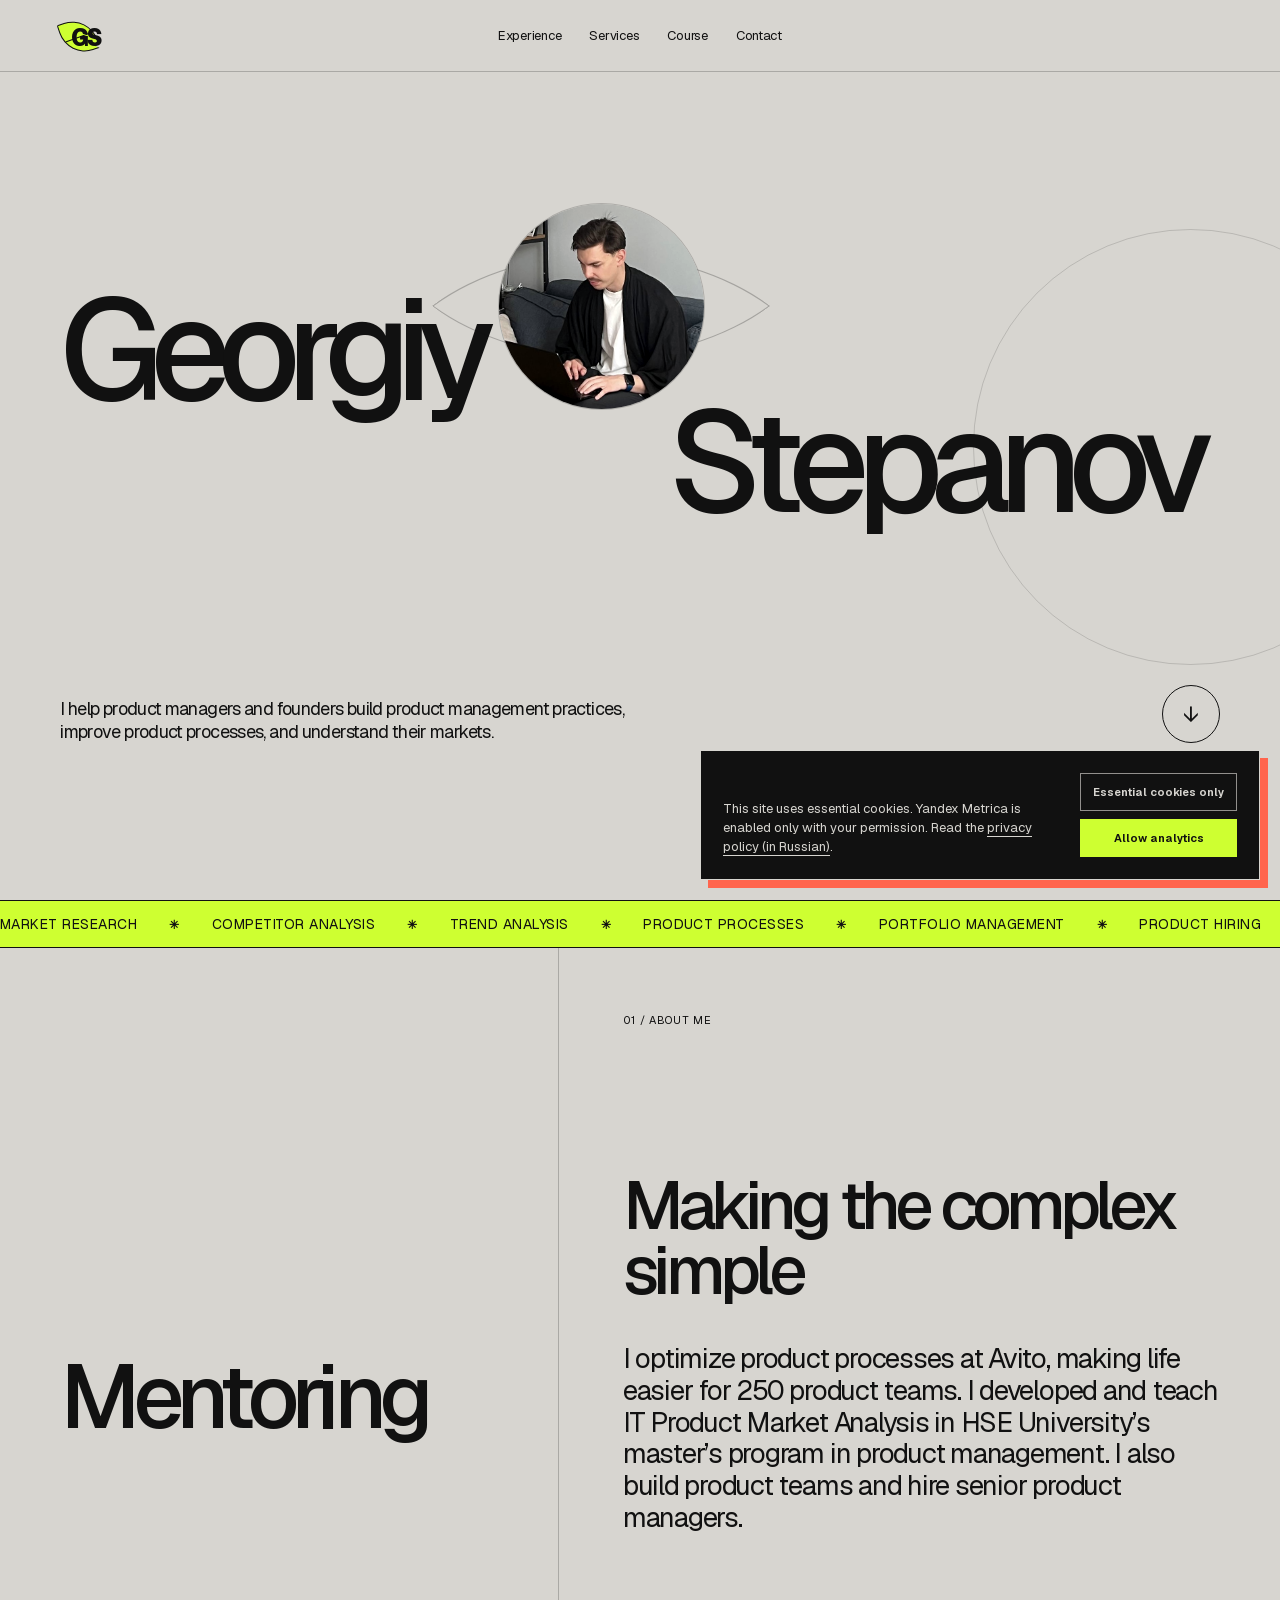
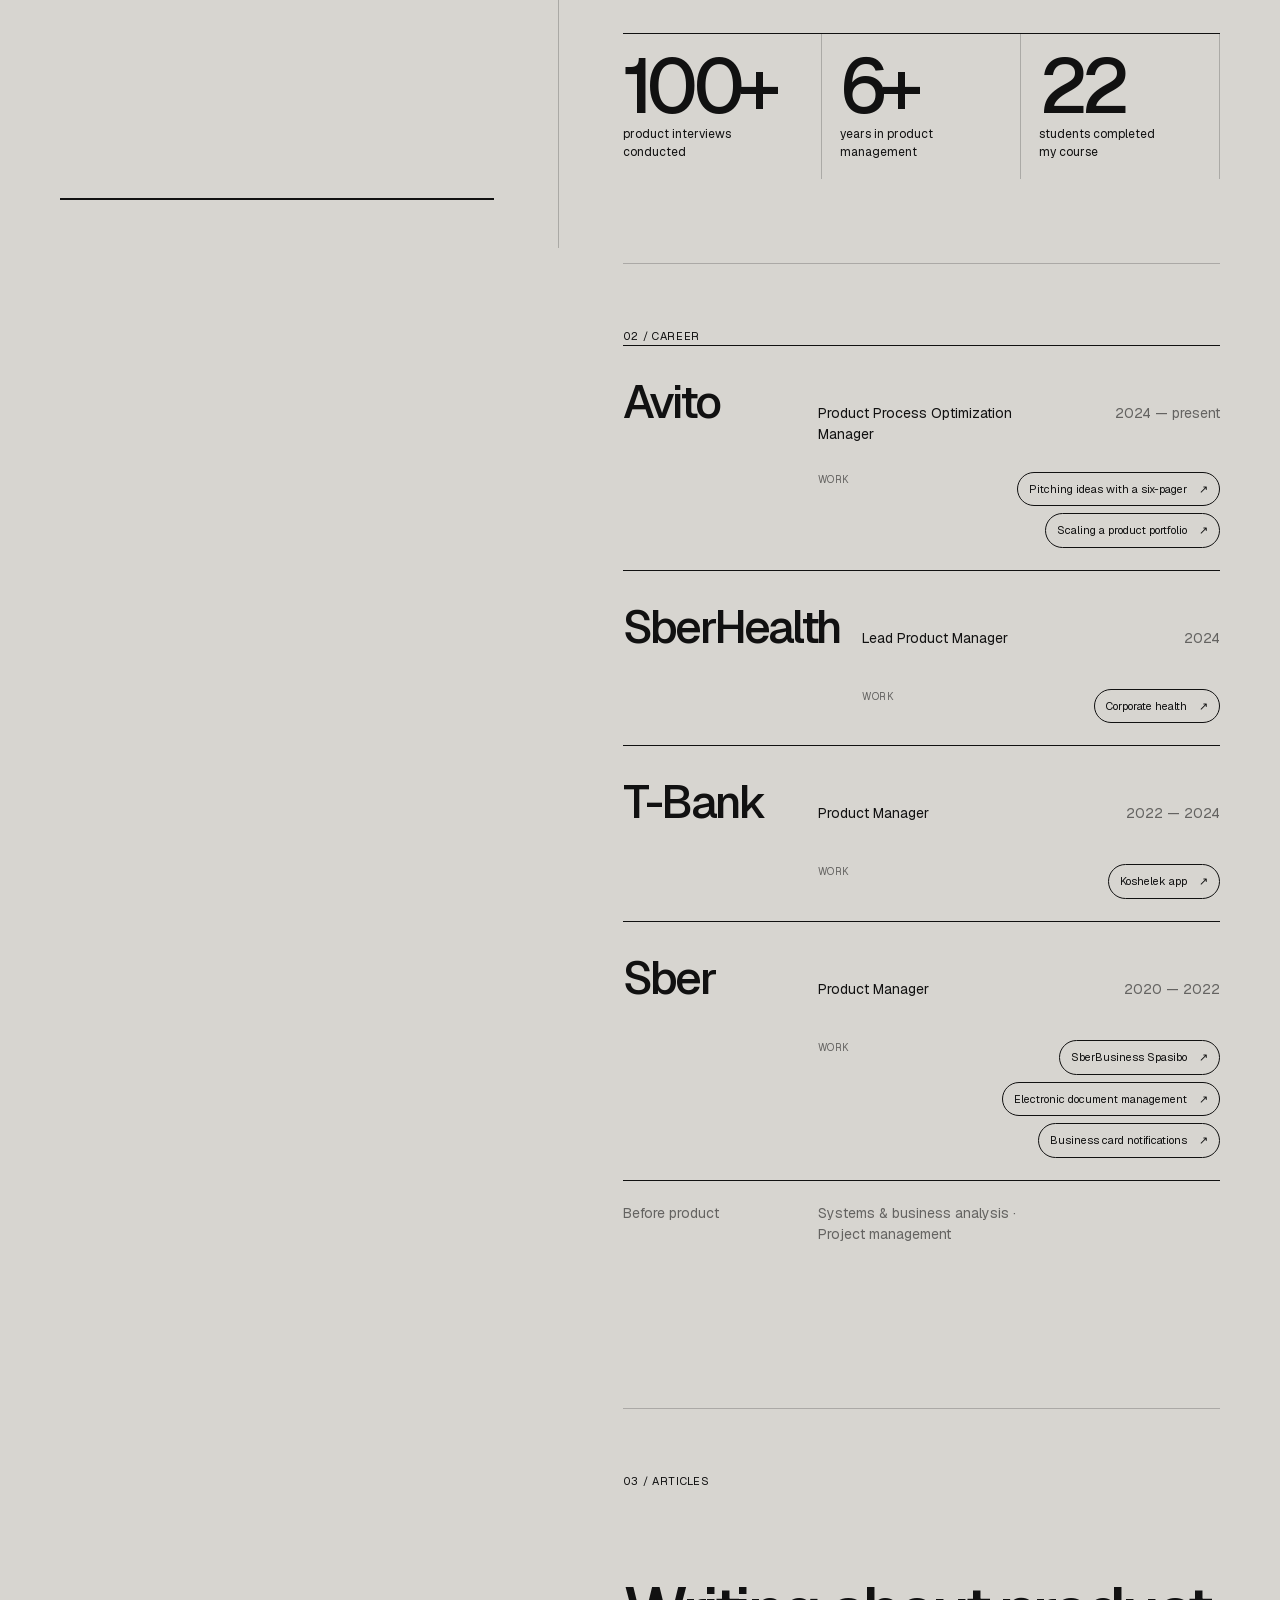
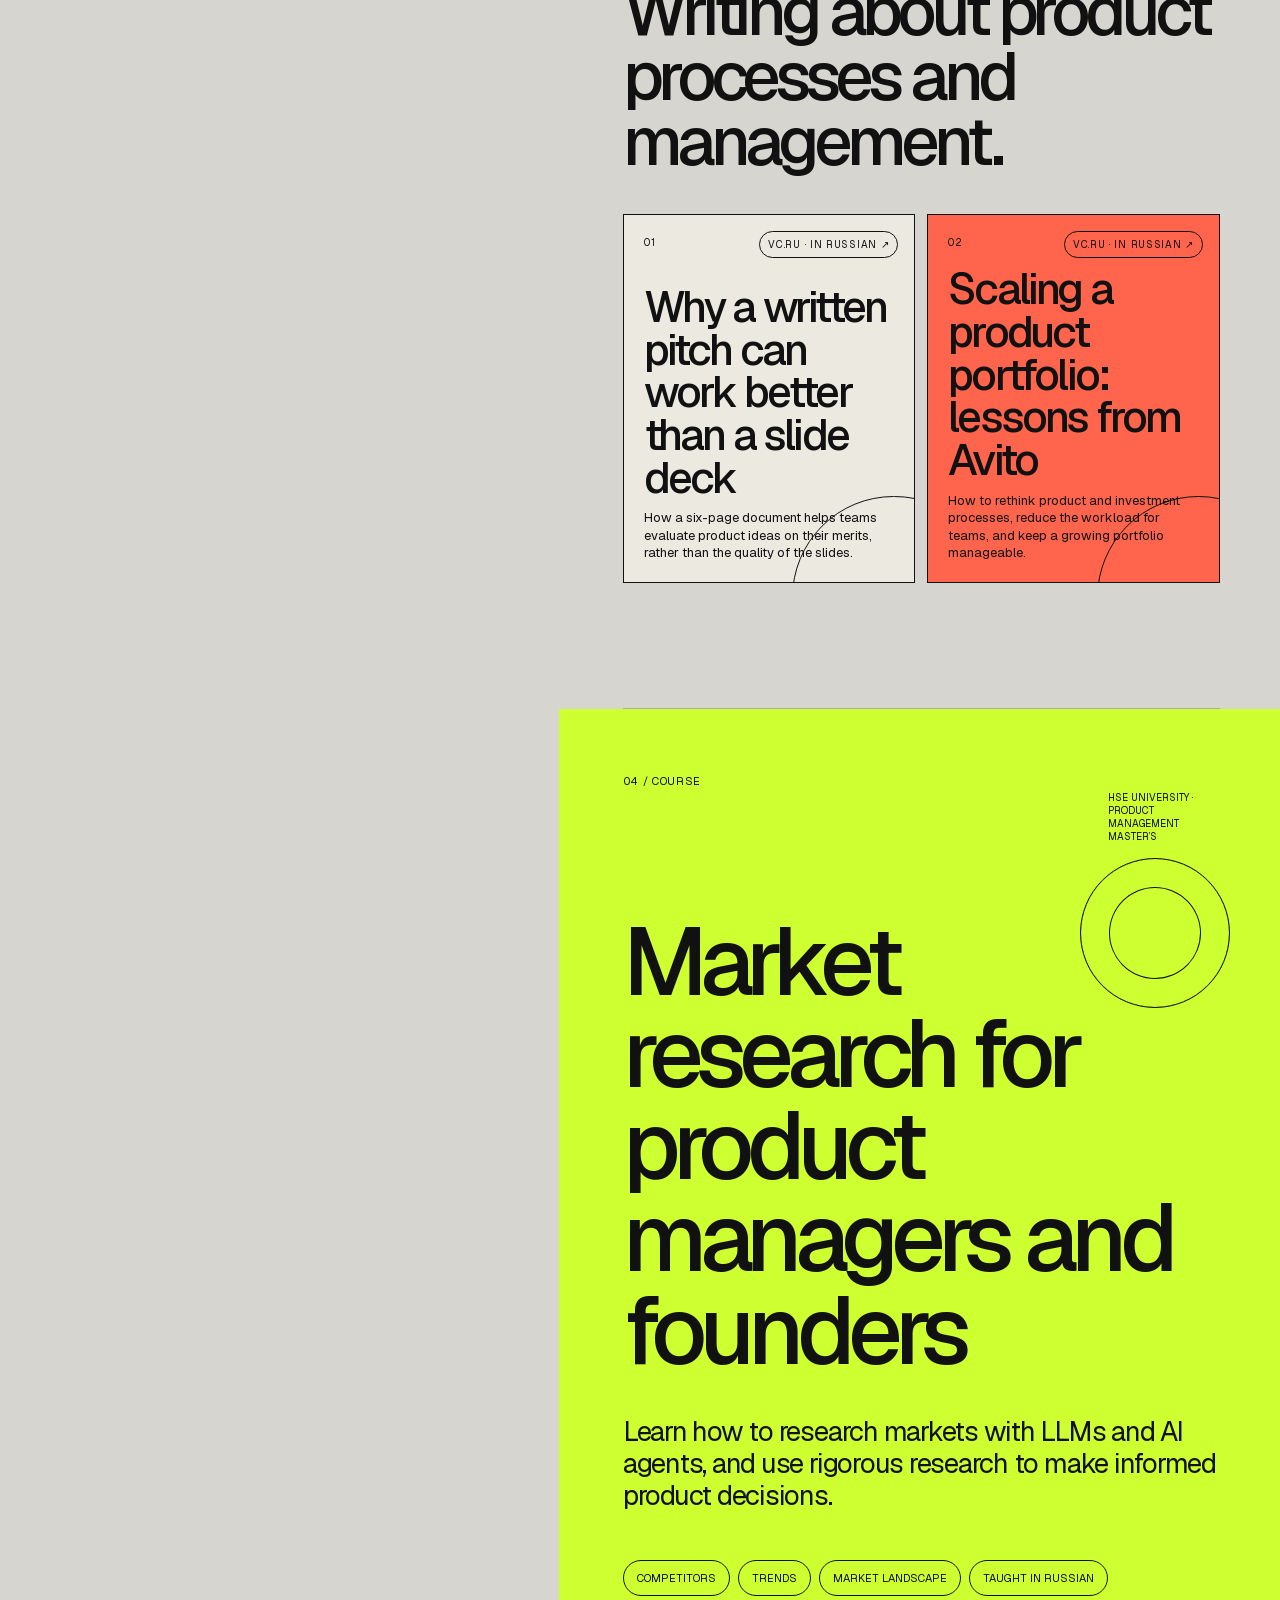
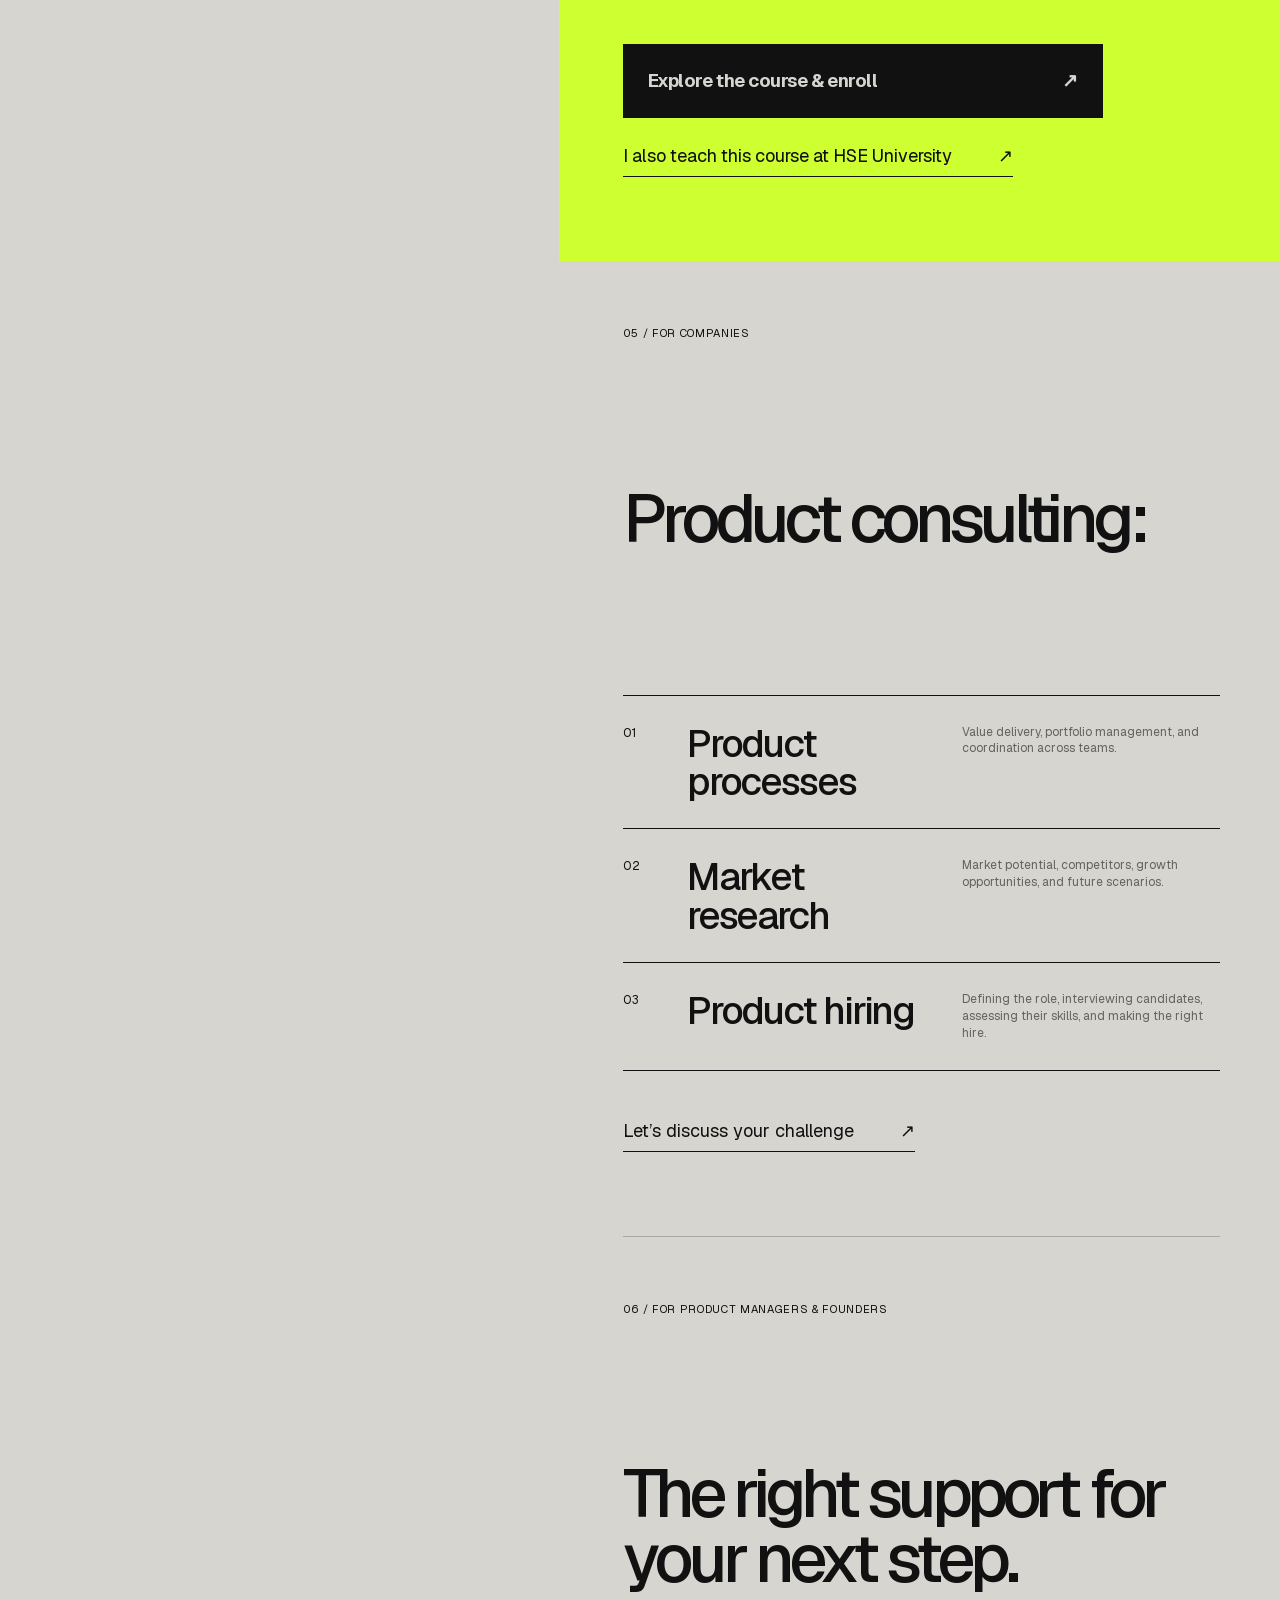
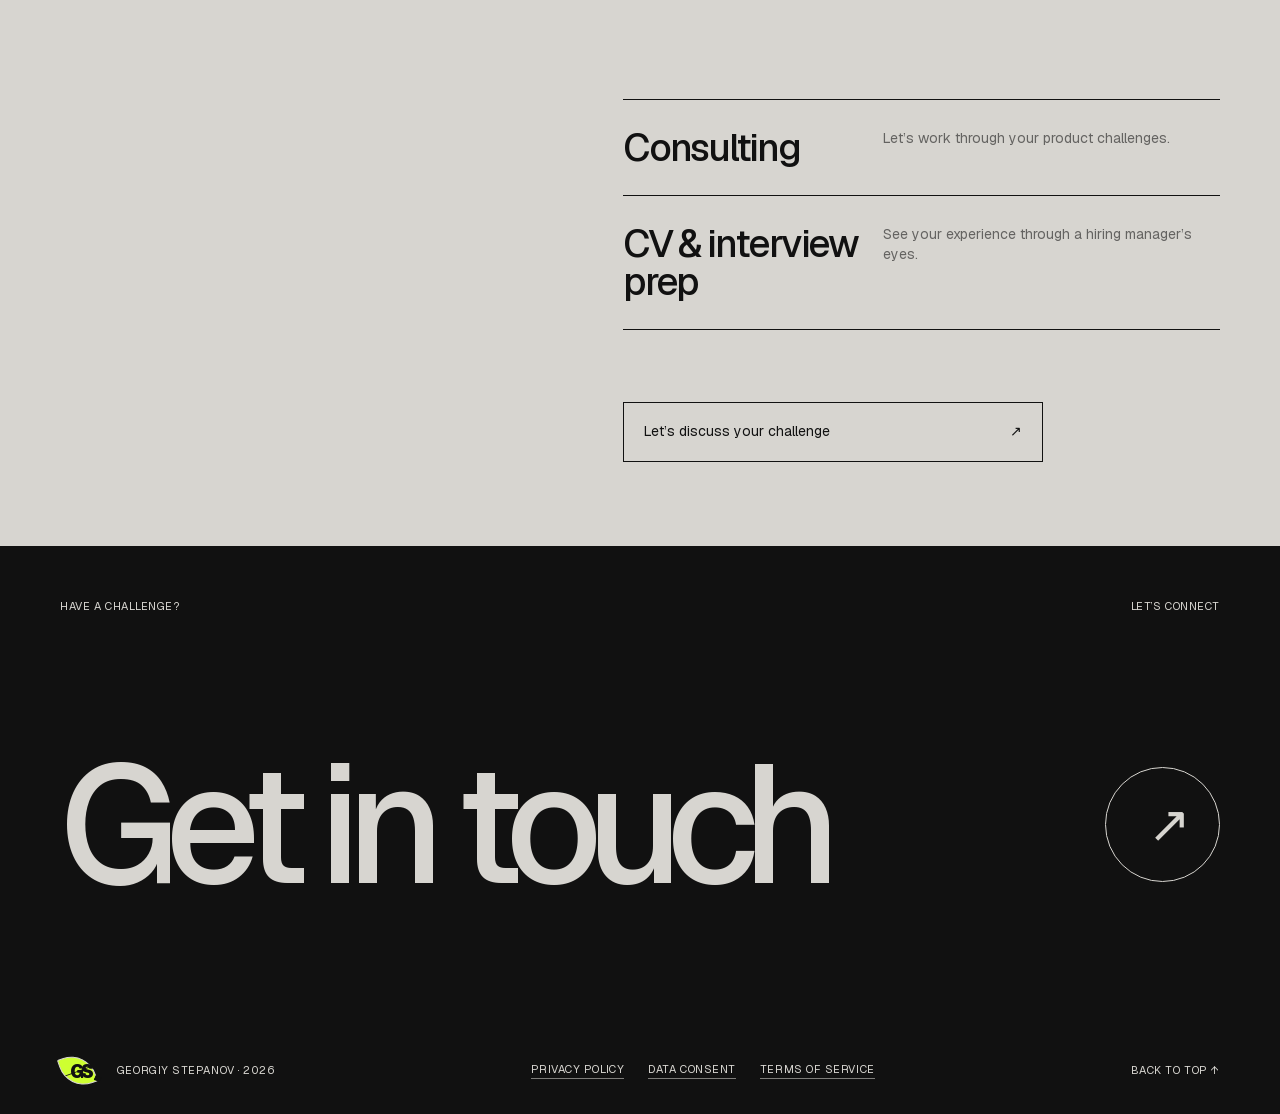
==== commit 2131f56d: "Translate homepage to English and preserve the Russian course Localize homepage copy, accessibility " ====
--- a/index.html
+++ b/index.html
@@ -1,14 +1,14 @@
 <!doctype html>
-<html lang="ru">
+<html lang="en">
   <head>
     <meta charset="UTF-8" />
     <meta name="viewport" content="width=device-width, initial-scale=1.0" />
-    <title>Георгий Степанов — продуктовые процессы и анализ рынка</title>
+    <title>Georgiy Stepanov — Product Processes & Market Research</title>
     <meta
       name="description"
-      content="Помогаю продактам и фаундерам создавать продуктовое управление, продуктовые процессы и исследовать рынок."
+      content="I help product managers and founders build product management practices, improve product processes, and understand their markets."
     />
-    <meta name="author" content="Георгий Степанов" />
+    <meta name="author" content="Georgiy Stepanov" />
     <meta
       name="google-site-verification"
       content="koOs7_6IJGOBGOI3sPyhLTdmkc9-CZeJHPxq8036OEk"
@@ -34,52 +34,52 @@
       href="/apple-touch-icon.png?v=gs-leaf-1"
     />
     <meta property="og:type" content="website" />
-    <meta property="og:locale" content="ru_RU" />
-    <meta property="og:site_name" content="Георгий Степанов" />
+    <meta property="og:locale" content="en_US" />
+    <meta property="og:site_name" content="Georgiy Stepanov" />
     <meta
       property="og:title"
-      content="Георгий Степанов — продуктовые процессы и анализ рынка"
+      content="Georgiy Stepanov — Product Processes & Market Research"
     />
     <meta
       property="og:description"
-      content="Помогаю продактам и фаундерам создавать продуктовое управление, продуктовые процессы и исследовать рынок."
+      content="I help product managers and founders build product management practices, improve product processes, and understand their markets."
     />
     <meta property="og:url" content="https://georgestepanov.com/" />
     <meta
       property="og:image"
-      content="https://georgestepanov.com/og-2026-v2.jpg"
+      content="https://georgestepanov.com/og-en-2026.jpg"
     />
     <meta
       property="og:image:secure_url"
-      content="https://georgestepanov.com/og-2026-v2.jpg"
+      content="https://georgestepanov.com/og-en-2026.jpg"
     />
     <meta property="og:image:width" content="1200" />
     <meta property="og:image:height" content="630" />
     <meta property="og:image:type" content="image/jpeg" />
     <meta
       property="og:image:alt"
-      content="Георгий Степанов — продуктовые процессы и анализ рынка"
+      content="Georgiy Stepanov — Product Processes & Market Research"
     />
     <meta name="twitter:card" content="summary_large_image" />
     <meta
       name="twitter:title"
-      content="Георгий Степанов — продуктовые процессы и анализ рынка"
+      content="Georgiy Stepanov — Product Processes & Market Research"
     />
     <meta
       name="twitter:description"
-      content="Помогаю продактам и фаундерам создавать продуктовое управление, продуктовые процессы и исследовать рынок."
+      content="I help product managers and founders build product management practices, improve product processes, and understand their markets."
     />
     <meta
       name="twitter:image"
-      content="https://georgestepanov.com/og-2026-v2.jpg"
+      content="https://georgestepanov.com/og-en-2026.jpg"
     />
-    <script type="module" crossorigin src="/assets/home-DOsnwydk.js"></script>
-    <link rel="modulepreload" crossorigin href="/assets/globals-CYFfWAme.js">
-    <link rel="modulepreload" crossorigin href="/assets/Analytics-BmCk-NIf.js">
-    <link rel="modulepreload" crossorigin href="/assets/seo-FfDoFEOb.js">
-    <link rel="stylesheet" crossorigin href="/assets/globals-BAi-UWXO.css">
+    <script type="module" crossorigin src="/assets/home-B9FvR0Iu.js"></script>
+    <link rel="modulepreload" crossorigin href="/assets/globals-BYeIYCAx.js">
+    <link rel="modulepreload" crossorigin href="/assets/Analytics-0KLTZd41.js">
+    <link rel="modulepreload" crossorigin href="/assets/seo-BMXK2TrB.js">
+    <link rel="stylesheet" crossorigin href="/assets/globals-D3070UzS.css">
   </head>
   <body>
-    <div id="root"><link rel="preload" as="image" href="/georgiy.jpg?v=laptop-close"/><main><script type="application/ld+json">{"@context":"https://schema.org","@graph":[{"@type":"WebSite","@id":"https://georgestepanov.com/#website","url":"https://georgestepanov.com/","name":"Георгий Степанов","description":"Помогаю продактам и фаундерам создавать продуктовое управление, продуктовые процессы и исследовать рынок.","inLanguage":"ru-RU","publisher":{"@id":"https://georgestepanov.com/#person"}},{"@type":"ProfilePage","@id":"https://georgestepanov.com/#profile","url":"https://georgestepanov.com/","name":"Георгий Степанов — продуктовые процессы и анализ рынка","description":"Помогаю продактам и фаундерам создавать продуктовое управление, продуктовые процессы и исследовать рынок.","inLanguage":"ru-RU","isPartOf":{"@id":"https://georgestepanov.com/#website"},"mainEntity":{"@id":"https://georgestepanov.com/#person"}},{"@type":"Person","@id":"https://georgestepanov.com/#person","name":"Георгий Степанов","url":"https://georgestepanov.com/","image":{"@type":"ImageObject","url":"https://georgestepanov.com/georgiy.jpg","width":689,"height":605},"description":"Эксперт по продуктовым процессам, портфельному управлению и анализу рынка.","jobTitle":"Product Process Optimization Manager","worksFor":{"@type":"Organization","name":"Авито"},"sameAs":["https://t.me/ne_gorbis","https://vc.ru/id1985995"],"knowsAbout":["Продуктовые процессы","Портфельное управление","Анализ рынка","Анализ конкурентов","Трендвотчинг","Продуктовый консалтинг","Найм продакт-менеджеров"]}]}</script><header class="site-header"><a class="wordmark" href="#top" aria-label="В начало страницы" data-analytics-goal="navigation_click" data-analytics-location="main_header" data-analytics-destination="top"><span class="gs-leaf-mark" aria-hidden="true"><span class="gs-leaf-mark__leaf"></span><span class="gs-leaf-mark__letters">GS</span></span></a><nav aria-label="Основная навигация"><a href="#work" data-analytics-goal="navigation_click" data-analytics-location="main_header" data-analytics-destination="experience">Опыт</a><a href="#services" data-analytics-goal="navigation_click" data-analytics-location="main_header" data-analytics-destination="services">Услуги</a><a href="/course" data-analytics-goal="course_open" data-analytics-location="main_header">Курс</a><a href="https://t.me/ne_gorbis" target="_blank" rel="noreferrer" data-analytics-goal="telegram_click" data-analytics-location="main_header">Контакт</a></nav></header><section class="hero" id="top" aria-labelledby="hero-title"><div class="portrait-wrap" aria-hidden="true"><div class="portrait-orbit"></div><img src="/georgiy.jpg?v=laptop-close" alt="" class="portrait"/></div><h1 id="hero-title">Георгий<span>Степанов</span></h1><div class="hero-bottom"><p>Помогаю продактам и фаундерам создавать продуктовое управление,<br/> продуктовые процессы и исследовать рынок.</p><a class="round-link" href="#work" aria-label="Перейти к опыту" data-analytics-goal="navigation_click" data-analytics-location="hero" data-analytics-destination="experience">↓</a></div></section><div class="ticker" aria-hidden="true"><div class="ticker-track"><span>Анализ рынка<!-- --> <b>✳</b></span><span>Анализ конкурентов<!-- --> <b>✳</b></span><span>Анализ трендов<!-- --> <b>✳</b></span><span>Продуктовые процессы<!-- --> <b>✳</b></span><span>Портфельное управление<!-- --> <b>✳</b></span><span>Найм продактов<!-- --> <b>✳</b></span><span>Продуктовый консалтинг<!-- --> <b>✳</b></span><span>Анализ рынка<!-- --> <b>✳</b></span><span>Анализ конкурентов<!-- --> <b>✳</b></span><span>Анализ трендов<!-- --> <b>✳</b></span><span>Продуктовые процессы<!-- --> <b>✳</b></span><span>Портфельное управление<!-- --> <b>✳</b></span><span>Найм продактов<!-- --> <b>✳</b></span><span>Продуктовый консалтинг<!-- --> <b>✳</b></span></div></div><section class="story" id="work"><div class="story-sticky" aria-hidden="true"><div class="stage-words"><span class="active">Обо мне</span><span class="">Трек</span><span class="">Статьи</span><span class="">Курс</span><span class="">Компаниям</span><span class="">Продактам</span></div><div class="stage-progress"><span style="width:16.666666666666664%"></span></div></div><div class="story-content"><article class="story-block about-block" data-stage="0"><p class="section-number">01 / ОБО МНЕ</p><h2>Упрощаю сложное</h2><p class="lead">Оптимизирую продуктовые процессы в Авито и делаю жизнь 250 продуктовых команд легче. Разработал и преподаю курс на продуктовой магистратуре ВШЭ — Анализ рынков IT-продуктов. Собираю продуктовые команды и нанимаю senior-продактов.</p><div class="stats" aria-label="Ключевые факты"><div><strong>100+</strong><span>продуктовых интервью провёл</span></div><div><strong>6+</strong><span>лет в продукте</span></div><div><strong>22</strong><span>студента прошли мой курс</span></div></div></article><article class="story-block career-block" data-stage="1"><p class="section-number">02 / КАРЬЕРНЫЙ ТРЕК</p><div class="career-list"><div class="career-row"><span class="career-company">Авито</span><span>Product Process Optimization Manager</span><span>2024 — сейчас</span><div class="career-products"><span class="career-products-label">Кейс</span><div class="career-product-links"><a href="https://vc.ru/id1985995/3001491-tekstovyi-dokument-kotoryi-podhodit-dlya-zashity-luchshe-prezentacii" target="_blank" rel="noreferrer" data-analytics-goal="case_open" data-analytics-location="Авито" data-analytics-label="6-пейджер для защиты идей">6-пейджер для защиты идей<!-- --> <span aria-hidden="true">↗</span></a><a href="https://vc.ru/hr/2711609-masshtabirovanie-produktovogo-portfelya-avito" target="_blank" rel="noreferrer" data-analytics-goal="case_open" data-analytics-location="Авито" data-analytics-label="Масштабирование продуктового портфеля">Масштабирование продуктового портфеля<!-- --> <span aria-hidden="true">↗</span></a></div></div></div><div class="career-row"><span class="career-company">СберЗдоровье</span><span>Lead Product Manager</span><span>2024</span><div class="career-products"><span class="career-products-label">Кейс</span><div class="career-product-links"><a href="https://sberhealth.ru/library/zdorove/programmy-korporativnogo-zdorovya" target="_blank" rel="noreferrer" data-analytics-goal="case_open" data-analytics-location="СберЗдоровье" data-analytics-label="Корпоративное здоровье">Корпоративное здоровье<!-- --> <span aria-hidden="true">↗</span></a></div></div></div><div class="career-row"><span class="career-company">Т-Банк</span><span>Product Manager</span><span>2022 — 2024</span><div class="career-products"><span class="career-products-label">Кейс</span><div class="career-product-links"><a href="https://koshelek.app/about" target="_blank" rel="noreferrer" data-analytics-goal="case_open" data-analytics-location="Т-Банк" data-analytics-label="Приложение «Кошелёк»">Приложение «Кошелёк»<!-- --> <span aria-hidden="true">↗</span></a></div></div></div><div class="career-row"><span class="career-company">Сбер</span><span>Product Manager</span><span>2020 — 2022</span><div class="career-products"><span class="career-products-label">Кейс</span><div class="career-product-links"><a href="https://www.sberbank.ru/ru/s_m_business/spasibo" target="_blank" rel="noreferrer" data-analytics-goal="case_open" data-analytics-location="Сбер" data-analytics-label="СберБизнес Спасибо">СберБизнес Спасибо<!-- --> <span aria-hidden="true">↗</span></a><a href="https://www.sberbank.ru/ru/s_m_business/nbs/e-invoicing" target="_blank" rel="noreferrer" data-analytics-goal="case_open" data-analytics-location="Сбер" data-analytics-label="Электронный документооборот">Электронный документооборот<!-- --> <span aria-hidden="true">↗</span></a><a href="https://www.sberbank.ru/help/business/sbbol/cards/notifications/100301" target="_blank" rel="noreferrer" data-analytics-goal="case_open" data-analytics-location="Сбер" data-analytics-label="Уведомления по бизнес-картам">Уведомления по бизнес-картам<!-- --> <span aria-hidden="true">↗</span></a></div></div></div><div class="career-row career-more"><span>До продуктов</span><span>Системный и бизнес-анализ · Project management</span></div></div></article><article class="story-block products-block" data-stage="2"><p class="section-number">03 / СТАТЬИ</p><h2>Пишу о продуктовых процессах и управлении.</h2><div class="product-grid"><a class="product-card card-1" href="https://vc.ru/id1985995/3001491-tekstovyi-dokument-kotoryi-podhodit-dlya-zashity-luchshe-prezentacii" target="_blank" rel="noreferrer" data-analytics-goal="article_open" data-analytics-location="articles" data-analytics-label="Текстовый документ, который подходит для защиты лучше презентации"><span class="card-index">0<!-- -->1</span><span class="article-source">vc.ru ↗</span><h3>Текстовый документ, который подходит для защиты лучше презентации</h3><p>Как 6-пейджер помогает оценивать продуктовые идеи по содержанию, а не по качеству презентации.</p></a><a class="product-card card-2" href="https://vc.ru/hr/2711609-masshtabirovanie-produktovogo-portfelya-avito" target="_blank" rel="noreferrer" data-analytics-goal="article_open" data-analytics-location="articles" data-analytics-label="Масштабирование продуктового портфеля: опыт Авито"><span class="card-index">0<!-- -->2</span><span class="article-source">vc.ru ↗</span><h3>Масштабирование продуктового портфеля: опыт Авито</h3><p>Как перестроить продуктовый и инвестиционный процессы, сократить нагрузку на команды и сохранить управляемость портфеля.</p></a></div></article><article class="story-block course-block" data-stage="3"><p class="section-number">04 / КУРС</p><div class="course-badge">ВШЭ · продуктовая магистратура</div><h2>Анализ рынка для продактов и фаундеров</h2><p class="lead">Научишься тонкостям анализа рынка через LLM (и агентов) и сможешь принимать продуктовые решения на основе профессиональных исследований.</p><div class="course-meta"><span>Конкуренты</span><span>Тренды</span><span>Текущий рынок</span></div><a href="/course" class="button button-dark course-cta" data-analytics-goal="course_open" data-analytics-location="main_course_section">Узнать детали и записаться! <span>↗</span></a><a href="https://www.hse.ru/ma/productmanagement/courses/1048929655.html" class="text-link course-hse-link" target="_blank" rel="noreferrer" data-analytics-goal="hse_open" data-analytics-location="main_course_section">А еще этот курс читаю в магистратуре ВШЭ <span>↗</span></a></article><article class="story-block service-block" id="services" data-stage="4"><p class="section-number">05 / ДЛЯ КОМПАНИЙ</p><h2>Продуктовый консалтинг:</h2><div class="service-list"><div class="service-row"><span>01</span><h3>Продуктовые процессы</h3><p>Поставка ценности, портфельное управление, взаимодействие и синхронизация команд.</p></div><div class="service-row"><span>02</span><h3>Анализ рынка</h3><p>Оценка потенциала, конкурентов, точек роста и сценариев развития.</p></div><div class="service-row"><span>03</span><h3>Найм продакта</h3><p>Профиль роли, интервью, оценка уровня и помощь с выбором.</p></div></div><a href="https://t.me/ne_gorbis" class="text-link" target="_blank" rel="noreferrer" data-analytics-goal="telegram_click" data-analytics-location="companies">Обсудить задачу <span>↗</span></a></article><article class="story-block mentor-block" data-stage="5"><p class="section-number">06 / ДЛЯ ПРОДАКТОВ И ФАУНДЕРОВ</p><h2>Выберем формат под твою задачу.</h2><div class="mentor-options"><div class="mentor-option"><h3>Консалтинг</h3><p>Разберём твои продуктовые кейсы.</p></div><div class="mentor-option"><h3>Резюме / собеседование</h3><p>Помогу посмотреть на твой опыт глазами нанимающего менеджера.</p></div></div><a href="https://t.me/ne_gorbis" target="_blank" rel="noreferrer" class="button" data-analytics-goal="telegram_click" data-analytics-location="mentoring">Обсудить задачу <span>↗</span></a></article></div></section><footer id="contact"><div class="footer-kicker"><span>Есть задача?</span><span>Давай знакомиться</span></div><a class="footer-link" href="https://t.me/ne_gorbis" target="_blank" rel="noreferrer" data-analytics-goal="telegram_click" data-analytics-location="main_footer">Напиши мне<span>↗</span></a><div class="footer-bottom"><span class="footer-identity"><span class="gs-leaf-mark gs-leaf-mark--inverse footer-logo" aria-hidden="true"><span class="gs-leaf-mark__leaf"></span><span class="gs-leaf-mark__letters">GS</span></span><span>Георгий Степанов · 2026</span></span><nav class="footer-legal" aria-label="Юридические документы"><a href="/legal/privacy/">Политика</a><a href="/legal/consent/">Согласие</a><a href="/legal/offer/">Оферта</a></nav><a href="#top" data-analytics-goal="navigation_click" data-analytics-location="main_footer" data-analytics-destination="top">Наверх ↑</a></div></footer></main></div>
+    <div id="root"><link rel="preload" as="image" href="/georgiy.jpg?v=laptop-close"/><main lang="en"><script type="application/ld+json">{"@context":"https://schema.org","@graph":[{"@type":"WebSite","@id":"https://georgestepanov.com/#website","url":"https://georgestepanov.com/","name":"Georgiy Stepanov","description":"I help product managers and founders build product management practices, improve product processes, and understand their markets.","inLanguage":"en","publisher":{"@id":"https://georgestepanov.com/#person"}},{"@type":"ProfilePage","@id":"https://georgestepanov.com/#profile","url":"https://georgestepanov.com/","name":"Georgiy Stepanov — Product Processes & Market Research","description":"I help product managers and founders build product management practices, improve product processes, and understand their markets.","inLanguage":"en","isPartOf":{"@id":"https://georgestepanov.com/#website"},"mainEntity":{"@id":"https://georgestepanov.com/#person"}},{"@type":"Person","@id":"https://georgestepanov.com/#person","name":"Georgiy Stepanov","url":"https://georgestepanov.com/","image":{"@type":"ImageObject","url":"https://georgestepanov.com/georgiy.jpg","width":689,"height":605},"description":"Product processes, portfolio management, and market research expert.","jobTitle":"Product Process Optimization Manager","worksFor":{"@type":"Organization","name":"Avito"},"sameAs":["https://t.me/ne_gorbis","https://vc.ru/id1985995"],"knowsAbout":["Product processes","Portfolio management","Market research","Competitor analysis","Trend analysis","Product consulting","Product manager hiring"]}]}</script><header class="site-header"><a class="wordmark" href="#top" aria-label="Back to top" data-analytics-goal="navigation_click" data-analytics-location="main_header" data-analytics-destination="top"><span class="gs-leaf-mark" aria-hidden="true"><span class="gs-leaf-mark__leaf"></span><span class="gs-leaf-mark__letters">GS</span></span></a><nav aria-label="Main navigation"><a href="#work" data-analytics-goal="navigation_click" data-analytics-location="main_header" data-analytics-destination="experience">Experience</a><a href="#services" data-analytics-goal="navigation_click" data-analytics-location="main_header" data-analytics-destination="services">Services</a><a href="/course" hrefLang="ru" data-analytics-goal="course_open" data-analytics-location="main_header">Course</a><a href="https://t.me/ne_gorbis" target="_blank" rel="noreferrer" data-analytics-goal="telegram_click" data-analytics-location="main_header">Contact</a></nav></header><section class="hero" id="top" aria-labelledby="hero-title"><div class="portrait-wrap" aria-hidden="true"><div class="portrait-orbit"></div><img src="/georgiy.jpg?v=laptop-close" alt="" class="portrait"/></div><h1 id="hero-title">Georgiy<span>Stepanov</span></h1><div class="hero-bottom"><p>I help product managers and founders build product management practices,<br/> improve product processes, and understand their markets.</p><a class="round-link" href="#work" aria-label="Explore my experience" data-analytics-goal="navigation_click" data-analytics-location="hero" data-analytics-destination="experience">↓</a></div></section><div class="ticker" aria-hidden="true"><div class="ticker-track"><span>Market research<!-- --> <b>✳</b></span><span>Competitor analysis<!-- --> <b>✳</b></span><span>Trend analysis<!-- --> <b>✳</b></span><span>Product processes<!-- --> <b>✳</b></span><span>Portfolio management<!-- --> <b>✳</b></span><span>Product hiring<!-- --> <b>✳</b></span><span>Product consulting<!-- --> <b>✳</b></span><span>Market research<!-- --> <b>✳</b></span><span>Competitor analysis<!-- --> <b>✳</b></span><span>Trend analysis<!-- --> <b>✳</b></span><span>Product processes<!-- --> <b>✳</b></span><span>Portfolio management<!-- --> <b>✳</b></span><span>Product hiring<!-- --> <b>✳</b></span><span>Product consulting<!-- --> <b>✳</b></span></div></div><section class="story" id="work"><div class="story-sticky" aria-hidden="true"><div class="stage-words"><span class="active">About me</span><span class="">Career</span><span class="">Articles</span><span class="">Course</span><span class="">Companies</span><span class="">Mentoring</span></div><div class="stage-progress"><span style="width:16.666666666666664%"></span></div></div><div class="story-content"><article class="story-block about-block" data-stage="0"><p class="section-number">01 / ABOUT ME</p><h2>Making the complex simple</h2><p class="lead">I optimize product processes at Avito, making life easier for 250 product teams. I developed and teach IT Product Market Analysis in HSE University’s master’s program in product management. I also build product teams and hire senior product managers.</p><div class="stats" aria-label="Key facts"><div><strong>100+</strong><span>product interviews conducted</span></div><div><strong>6+</strong><span>years in product management</span></div><div><strong>22</strong><span>students completed my course</span></div></div></article><article class="story-block career-block" data-stage="1"><p class="section-number">02 / CAREER</p><div class="career-list"><div class="career-row"><span class="career-company">Avito</span><span>Product Process Optimization Manager</span><span>2024 — present</span><div class="career-products"><span class="career-products-label">Work</span><div class="career-product-links"><a href="https://vc.ru/id1985995/3001491-tekstovyi-dokument-kotoryi-podhodit-dlya-zashity-luchshe-prezentacii" target="_blank" rel="noreferrer" data-analytics-goal="case_open" data-analytics-location="Avito" data-analytics-label="Pitching ideas with a six-pager">Pitching ideas with a six-pager<!-- --> <span aria-hidden="true">↗</span></a><a href="https://vc.ru/hr/2711609-masshtabirovanie-produktovogo-portfelya-avito" target="_blank" rel="noreferrer" data-analytics-goal="case_open" data-analytics-location="Avito" data-analytics-label="Scaling a product portfolio">Scaling a product portfolio<!-- --> <span aria-hidden="true">↗</span></a></div></div></div><div class="career-row"><span class="career-company">SberHealth</span><span>Lead Product Manager</span><span>2024</span><div class="career-products"><span class="career-products-label">Work</span><div class="career-product-links"><a href="https://sberhealth.ru/library/zdorove/programmy-korporativnogo-zdorovya" target="_blank" rel="noreferrer" data-analytics-goal="case_open" data-analytics-location="SberHealth" data-analytics-label="Corporate health">Corporate health<!-- --> <span aria-hidden="true">↗</span></a></div></div></div><div class="career-row"><span class="career-company">T-Bank</span><span>Product Manager</span><span>2022 — 2024</span><div class="career-products"><span class="career-products-label">Work</span><div class="career-product-links"><a href="https://koshelek.app/about" target="_blank" rel="noreferrer" data-analytics-goal="case_open" data-analytics-location="T-Bank" data-analytics-label="Koshelek app">Koshelek app<!-- --> <span aria-hidden="true">↗</span></a></div></div></div><div class="career-row"><span class="career-company">Sber</span><span>Product Manager</span><span>2020 — 2022</span><div class="career-products"><span class="career-products-label">Work</span><div class="career-product-links"><a href="https://www.sberbank.ru/ru/s_m_business/spasibo" target="_blank" rel="noreferrer" data-analytics-goal="case_open" data-analytics-location="Sber" data-analytics-label="SberBusiness Spasibo">SberBusiness Spasibo<!-- --> <span aria-hidden="true">↗</span></a><a href="https://www.sberbank.ru/ru/s_m_business/nbs/e-invoicing" target="_blank" rel="noreferrer" data-analytics-goal="case_open" data-analytics-location="Sber" data-analytics-label="Electronic document management">Electronic document management<!-- --> <span aria-hidden="true">↗</span></a><a href="https://www.sberbank.ru/help/business/sbbol/cards/notifications/100301" target="_blank" rel="noreferrer" data-analytics-goal="case_open" data-analytics-location="Sber" data-analytics-label="Business card notifications">Business card notifications<!-- --> <span aria-hidden="true">↗</span></a></div></div></div><div class="career-row career-more"><span>Before product</span><span>Systems &amp; business analysis · Project management</span></div></div></article><article class="story-block products-block" data-stage="2"><p class="section-number">03 / ARTICLES</p><h2>Writing about product processes and management.</h2><div class="product-grid"><a class="product-card card-1" href="https://vc.ru/id1985995/3001491-tekstovyi-dokument-kotoryi-podhodit-dlya-zashity-luchshe-prezentacii" target="_blank" rel="noreferrer" data-analytics-goal="article_open" data-analytics-location="articles" data-analytics-label="Why a written pitch can work better than a slide deck"><span class="card-index">0<!-- -->1</span><span class="article-source">vc.ru · In Russian ↗</span><h3>Why a written pitch can work better than a slide deck</h3><p>How a six-page document helps teams evaluate product ideas on their merits, rather than the quality of the slides.</p></a><a class="product-card card-2" href="https://vc.ru/hr/2711609-masshtabirovanie-produktovogo-portfelya-avito" target="_blank" rel="noreferrer" data-analytics-goal="article_open" data-analytics-location="articles" data-analytics-label="Scaling a product portfolio: lessons from Avito"><span class="card-index">0<!-- -->2</span><span class="article-source">vc.ru · In Russian ↗</span><h3>Scaling a product portfolio: lessons from Avito</h3><p>How to rethink product and investment processes, reduce the workload for teams, and keep a growing portfolio manageable.</p></a></div></article><article class="story-block course-block" data-stage="3"><p class="section-number">04 / COURSE</p><div class="course-badge">HSE University · Product management master’s</div><h2>Market research for product managers and founders</h2><p class="lead">Learn how to research markets with LLMs and AI agents, and use rigorous research to make informed product decisions.</p><div class="course-meta"><span>Competitors</span><span>Trends</span><span>Market landscape</span><span>Taught in Russian</span></div><a href="/course" hrefLang="ru" class="button button-dark course-cta" data-analytics-goal="course_open" data-analytics-location="main_course_section">Explore the course &amp; enroll <span>↗</span></a><a href="https://www.hse.ru/ma/productmanagement/courses/1048929655.html" class="text-link course-hse-link" target="_blank" rel="noreferrer" data-analytics-goal="hse_open" data-analytics-location="main_course_section">I also teach this course at HSE University <span>↗</span></a></article><article class="story-block service-block" id="services" data-stage="4"><p class="section-number">05 / FOR COMPANIES</p><h2>Product consulting:</h2><div class="service-list"><div class="service-row"><span>01</span><h3>Product processes</h3><p>Value delivery, portfolio management, and coordination across teams.</p></div><div class="service-row"><span>02</span><h3>Market research</h3><p>Market potential, competitors, growth opportunities, and future scenarios.</p></div><div class="service-row"><span>03</span><h3>Product hiring</h3><p>Defining the role, interviewing candidates, assessing their skills, and making the right hire.</p></div></div><a href="https://t.me/ne_gorbis" class="text-link" target="_blank" rel="noreferrer" data-analytics-goal="telegram_click" data-analytics-location="companies">Let’s discuss your challenge <span>↗</span></a></article><article class="story-block mentor-block" data-stage="5"><p class="section-number">06 / FOR PRODUCT MANAGERS &amp; FOUNDERS</p><h2>The right support for your next step.</h2><div class="mentor-options"><div class="mentor-option"><h3>Consulting</h3><p>Let’s work through your product challenges.</p></div><div class="mentor-option"><h3>CV &amp; interview prep</h3><p>See your experience through a hiring manager’s eyes.</p></div></div><a href="https://t.me/ne_gorbis" target="_blank" rel="noreferrer" class="button" data-analytics-goal="telegram_click" data-analytics-location="mentoring">Let’s discuss your challenge <span>↗</span></a></article></div></section><footer id="contact"><div class="footer-kicker"><span>Have a challenge?</span><span>Let’s connect</span></div><a class="footer-link" href="https://t.me/ne_gorbis" target="_blank" rel="noreferrer" data-analytics-goal="telegram_click" data-analytics-location="main_footer">Get in touch<span>↗</span></a><div class="footer-bottom"><span class="footer-identity"><span class="gs-leaf-mark gs-leaf-mark--inverse footer-logo" aria-hidden="true"><span class="gs-leaf-mark__leaf"></span><span class="gs-leaf-mark__letters">GS</span></span><span>Georgiy Stepanov · 2026</span></span><nav class="footer-legal" aria-label="Legal documents in Russian"><a href="/legal/privacy/" hrefLang="ru">Privacy policy</a><a href="/legal/consent/" hrefLang="ru">Data consent</a><a href="/legal/offer/" hrefLang="ru">Terms of service</a></nav><a href="#top" data-analytics-goal="navigation_click" data-analytics-location="main_footer" data-analytics-destination="top">Back to top ↑</a></div></footer></main></div>
   </body>
 </html>
--- a/assets/globals-D3070UzS.css
+++ b/assets/globals-D3070UzS.css
@@ -0,0 +1 @@
+@font-face{font-family:Geist;font-style:normal;font-weight:100 900;font-display:swap;src:url(/fonts/geist-ff2310f5.woff2)format("woff2");unicode-range:U+460-52F,U+1C80-1C8A,U+20B4,U+2DE0-2DFF,U+A640-A69F,U+FE2E-FE2F}@font-face{font-family:Geist;font-style:normal;font-weight:100 900;font-display:swap;src:url(/fonts/geist-875ccdd4.woff2)format("woff2");unicode-range:U+301,U+400-45F,U+490-491,U+4B0-4B1,U+2116}@font-face{font-family:Geist;font-style:normal;font-weight:100 900;font-display:swap;src:url(/fonts/geist-52306abf.woff2)format("woff2");unicode-range:U+102-103,U+110-111,U+128-129,U+168-169,U+1A0-1A1,U+1AF-1B0,U+300-301,U+303-304,U+308-309,U+323,U+329,U+1EA0-1EF9,U+20AB}@font-face{font-family:Geist;font-style:normal;font-weight:100 900;font-display:swap;src:url(/fonts/geist-001175b1.woff2)format("woff2");unicode-range:U+100-2BA,U+2BD-2C5,U+2C7-2CC,U+2CE-2D7,U+2DD-2FF,U+304,U+308,U+329,U+1D00-1DBF,U+1E00-1E9F,U+1EF2-1EFF,U+2020,U+20A0-20AB,U+20AD-20C0,U+2113,U+2C60-2C7F,U+A720-A7FF}@font-face{font-family:Geist;font-style:normal;font-weight:100 900;font-display:swap;src:url(/fonts/geist-98bbbccb.woff2)format("woff2");unicode-range:U+??,U+131,U+152-153,U+2BB-2BC,U+2C6,U+2DA,U+2DC,U+304,U+308,U+329,U+2000-206F,U+20AC,U+2122,U+2191,U+2193,U+2212,U+2215,U+FEFF,U+FFFD}:root{--font-geist-sans:"Geist"}@layer properties{@supports (((-webkit-hyphens:none)) and (not (margin-trim:inline))) or ((-moz-orient:inline) and (not (color:rgb(from red r g b)))){*,:before,:after,::backdrop{--tw-rotate-x:initial;--tw-rotate-y:initial;--tw-rotate-z:initial;--tw-skew-x:initial;--tw-skew-y:initial;--tw-border-style:solid;--tw-shadow:0 0 #0000;--tw-shadow-color:initial;--tw-shadow-alpha:100%;--tw-inset-shadow:0 0 #0000;--tw-inset-shadow-color:initial;--tw-inset-shadow-alpha:100%;--tw-ring-color:initial;--tw-ring-shadow:0 0 #0000;--tw-inset-ring-color:initial;--tw-inset-ring-shadow:0 0 #0000;--tw-ring-inset:initial;--tw-ring-offset-width:0px;--tw-ring-offset-color:#fff;--tw-ring-offset-shadow:0 0 #0000;--tw-outline-style:solid;--tw-blur:initial;--tw-brightness:initial;--tw-contrast:initial;--tw-grayscale:initial;--tw-hue-rotate:initial;--tw-invert:initial;--tw-opacity:initial;--tw-saturate:initial;--tw-sepia:initial;--tw-drop-shadow:initial;--tw-drop-shadow-color:initial;--tw-drop-shadow-alpha:100%;--tw-drop-shadow-size:initial}}}@layer theme{:root,:host{--font-sans:ui-sans-serif, system-ui, sans-serif, "Apple Color Emoji", "Segoe UI Emoji", "Segoe UI Symbol", "Noto Color Emoji";--font-mono:ui-monospace, SFMono-Regular, Menlo, Monaco, Consolas, "Liberation Mono", "Courier New", monospace;--spacing:.25rem;--default-transition-duration:.15s;--default-transition-timing-function:cubic-bezier(.4, 0, .2, 1);--default-font-family:var(--font-sans);--default-mono-font-family:var(--font-mono)}}@layer base{*,:after,:before,::backdrop{box-sizing:border-box;border:0 solid;margin:0;padding:0}::file-selector-button{box-sizing:border-box;border:0 solid;margin:0;padding:0}html,:host{-webkit-text-size-adjust:100%;tab-size:4;line-height:1.5;font-family:var(--default-font-family,ui-sans-serif, system-ui, sans-serif, "Apple Color Emoji", "Segoe UI Emoji", "Segoe UI Symbol", "Noto Color Emoji");font-feature-settings:var(--default-font-feature-settings,normal);font-variation-settings:var(--default-font-variation-settings,normal);-webkit-tap-highlight-color:transparent}hr{height:0;color:inherit;border-top-width:1px}abbr:where([title]){-webkit-text-decoration:underline dotted;text-decoration:underline dotted}h1,h2,h3,h4,h5,h6{font-size:inherit;font-weight:inherit}a{color:inherit;-webkit-text-decoration:inherit;-webkit-text-decoration:inherit;-webkit-text-decoration:inherit;-webkit-text-decoration:inherit;text-decoration:inherit}b,strong{font-weight:bolder}code,kbd,samp,pre{font-family:var(--default-mono-font-family,ui-monospace, SFMono-Regular, Menlo, Monaco, Consolas, "Liberation Mono", "Courier New", monospace);font-feature-settings:var(--default-mono-font-feature-settings,normal);font-variation-settings:var(--default-mono-font-variation-settings,normal);font-size:1em}small{font-size:80%}sub,sup{vertical-align:baseline;font-size:75%;line-height:0;position:relative}sub{bottom:-.25em}sup{top:-.5em}table{text-indent:0;border-color:inherit;border-collapse:collapse}:-moz-focusring{outline:auto}progress{vertical-align:baseline}summary{display:list-item}ol,ul,menu{list-style:none}img,svg,video,canvas,audio,iframe,embed,object{vertical-align:middle;display:block}img,video{max-width:100%;height:auto}button,input,select,optgroup,textarea{font:inherit;font-feature-settings:inherit;font-variation-settings:inherit;letter-spacing:inherit;color:inherit;opacity:1;background-color:#0000;border-radius:0}::file-selector-button{font:inherit;font-feature-settings:inherit;font-variation-settings:inherit;letter-spacing:inherit;color:inherit;opacity:1;background-color:#0000;border-radius:0}:where(select:is([multiple],[size])) optgroup{font-weight:bolder}:where(select:is([multiple],[size])) optgroup option{padding-inline-start:20px}::file-selector-button{margin-inline-end:4px}::placeholder{opacity:1}@supports (not ((-webkit-appearance:-apple-pay-button))) or (contain-intrinsic-size:1px){::placeholder{color:currentColor}@supports (color:color-mix(in lab, red, red)){::placeholder{color:color-mix(in oklab, currentcolor 50%, transparent)}}}textarea{resize:vertical}::-webkit-search-decoration{-webkit-appearance:none}::-webkit-date-and-time-value{min-height:1lh;text-align:inherit}::-webkit-datetime-edit{display:inline-flex}::-webkit-datetime-edit-fields-wrapper{padding:0}::-webkit-datetime-edit{padding-block:0}::-webkit-datetime-edit-year-field{padding-block:0}::-webkit-datetime-edit-month-field{padding-block:0}::-webkit-datetime-edit-day-field{padding-block:0}::-webkit-datetime-edit-hour-field{padding-block:0}::-webkit-datetime-edit-minute-field{padding-block:0}::-webkit-datetime-edit-second-field{padding-block:0}::-webkit-datetime-edit-millisecond-field{padding-block:0}::-webkit-datetime-edit-meridiem-field{padding-block:0}::-webkit-calendar-picker-indicator{line-height:1}:-moz-ui-invalid{box-shadow:none}button,input:where([type=button],[type=reset],[type=submit]){appearance:button}::file-selector-button{appearance:button}::-webkit-inner-spin-button{height:auto}::-webkit-outer-spin-button{height:auto}[hidden]:where(:not([hidden=until-found])){display:none!important}}@layer components;@layer utilities{.visible{visibility:visible}.absolute{position:absolute}.fixed{position:fixed}.relative{position:relative}.static{position:static}.sticky{position:sticky}.start{inset-inline-start:var(--spacing)}.start-3{inset-inline-start:calc(var(--spacing) * 3)}.end{inset-inline-end:var(--spacing)}.contents{display:contents}.flex{display:flex}.grid{display:grid}.hidden{display:none}.inline{display:inline}.table{display:table}.border-collapse{border-collapse:collapse}.transform{transform:var(--tw-rotate-x,) var(--tw-rotate-y,) var(--tw-rotate-z,) var(--tw-skew-x,) var(--tw-skew-y,)}.resize{resize:both}.rounded{border-radius:.25rem}.border{border-style:var(--tw-border-style);border-width:1px}.uppercase{text-transform:uppercase}.italic{font-style:italic}.shadow{--tw-shadow:0 1px 3px 0 var(--tw-shadow-color,#0000001a), 0 1px 2px -1px var(--tw-shadow-color,#0000001a);box-shadow:var(--tw-inset-shadow), var(--tw-inset-ring-shadow), var(--tw-ring-offset-shadow), var(--tw-ring-shadow), var(--tw-shadow)}.ring{--tw-ring-shadow:var(--tw-ring-inset,) 0 0 0 calc(1px + var(--tw-ring-offset-width)) var(--tw-ring-color,currentcolor);box-shadow:var(--tw-inset-shadow), var(--tw-inset-ring-shadow), var(--tw-ring-offset-shadow), var(--tw-ring-shadow), var(--tw-shadow)}.outline{outline-style:var(--tw-outline-style);outline-width:1px}.blur{--tw-blur:blur(8px);filter:var(--tw-blur,) var(--tw-brightness,) var(--tw-contrast,) var(--tw-grayscale,) var(--tw-hue-rotate,) var(--tw-invert,) var(--tw-saturate,) var(--tw-sepia,) var(--tw-drop-shadow,)}.transition{transition-property:color,background-color,border-color,outline-color,text-decoration-color,fill,stroke,--tw-gradient-from,--tw-gradient-via,--tw-gradient-to,opacity,box-shadow,transform,translate,scale,rotate,filter,-webkit-backdrop-filter,backdrop-filter,display,content-visibility,overlay,pointer-events;transition-timing-function:var(--tw-ease,var(--default-transition-timing-function));transition-duration:var(--tw-duration,var(--default-transition-duration))}}:root{--ink:#111;--paper:#d7d5d0;--line:#11111138;--muted:#11111194;--acid:#ceff31;--coral:#ff654d;--soft:#ece9e1}*{box-sizing:border-box}html{scroll-behavior:smooth;background:var(--paper)}body{background:var(--paper);color:var(--ink);font-family:var(--font-geist-sans), "Helvetica Neue", Arial, sans-serif;-webkit-font-smoothing:antialiased;margin:0}a{color:inherit;text-decoration:none}button,a{-webkit-tap-highlight-color:transparent}::selection{color:var(--ink);background:var(--acid)}.cookie-consent{z-index:1000;width:min(560px,100vw - 40px);color:var(--paper);background:var(--ink);border:1px solid var(--paper);box-shadow:8px 8px 0 var(--coral);grid-template-columns:minmax(0,1fr) auto;align-items:end;gap:22px;padding:22px;display:grid;position:fixed;bottom:20px;right:20px}.cookie-consent p{margin:0;font-size:13px;line-height:1.45}.cookie-consent a{border-bottom:1px solid}.cookie-consent>div{gap:8px;display:grid}.cookie-consent button{min-height:38px;color:var(--paper);cursor:pointer;font:inherit;background:0 0;border:1px solid #d7d5d0a6;padding:8px 12px;font-size:11px;font-weight:650}.cookie-consent button:last-child{color:var(--ink);background:var(--acid);border-color:var(--acid)}.cookie-consent button:hover,.cookie-consent button:focus-visible{outline:2px solid var(--coral);outline-offset:2px}@media (width<=640px){.cookie-consent{grid-template-columns:1fr;width:calc(100vw - 28px);padding:18px;bottom:14px;right:14px}.cookie-consent>div{grid-template-columns:repeat(2,1fr)}}.site-header{z-index:10;border-bottom:1px solid var(--line);letter-spacing:-.02em;grid-template-columns:1fr auto 1fr;align-items:center;height:72px;padding:0 4.7vw;font-size:13px;display:grid;position:relative}.wordmark{align-items:center;width:max-content;display:inline-flex}.gs-leaf-mark{--mark-size:25px;--mark-ink:var(--ink);--mark-bg:var(--paper);--mark-outline:var(--mark-ink);width:calc(var(--mark-size) * 1.78);height:calc(var(--mark-size) * 1.38);isolation:isolate;flex:none;place-items:center;display:inline-grid;position:relative}.gs-leaf-mark__leaf{z-index:0;background:var(--acid);border:max(1px, calc(var(--mark-size) * .014)) solid var(--mark-outline);transform-origin:50% 55%;border-radius:4% 78%;width:76%;height:100%;transition:transform .42s cubic-bezier(.2,.85,.2,1);position:absolute;top:1%;left:4%;transform:rotate(-19deg)translate(0)}.gs-leaf-mark__leaf:before{width:88%;height:max(1px, calc(var(--mark-size) * .014));content:"";background:var(--mark-ink);transform-origin:0;position:absolute;top:53%;left:7%;transform:rotate(-1deg)}.gs-leaf-mark__leaf:after{content:"";background:var(--mark-bg);border-top:max(1px, calc(var(--mark-size) * .014)) solid var(--mark-ink);width:18%;height:18%;position:absolute;bottom:-2%;right:-3%;transform:rotate(-47deg)translate(26%,43%)}.gs-leaf-mark__letters{z-index:1;color:var(--mark-ink);font-family:var(--font-geist-sans), "Helvetica Neue", Arial, sans-serif;font-size:var(--mark-size);letter-spacing:-.13em;transform-origin:50%;margin-top:5%;margin-left:15%;font-weight:900;line-height:.8;display:block;position:relative;transform:scaleX(.92)}.gs-leaf-mark:hover .gs-leaf-mark__leaf,a:hover .gs-leaf-mark__leaf,a:focus-visible .gs-leaf-mark__leaf{transform:rotate(-16deg)translate(2px,-2px)}.gs-leaf-mark--inverse{--mark-ink:var(--ink);--mark-bg:var(--ink);--mark-outline:var(--paper)}.gs-leaf-mark--inverse .gs-leaf-mark__letters{font-size:calc(var(--mark-size) * .84);letter-spacing:-.16em;margin-left:0;transform:translate(-2%)scaleX(.92)}.site-header nav{gap:28px;display:flex}.site-header nav a,.header-contact{position:relative}.site-header nav a:after,.header-contact:after{content:"";transform-origin:100%;background:currentColor;height:1px;transition:transform .24s;position:absolute;bottom:-4px;left:0;right:0;transform:scaleX(0)}.site-header nav a:hover:after,.site-header nav a:focus-visible:after,.header-contact:hover:after,.header-contact:focus-visible:after{transform-origin:0;transform:scaleX(1)}.header-contact{justify-self:end}.hero{min-height:calc(100svh - 72px);padding:28px 4.7vw 44px;position:relative;overflow:hidden}.hero:before{content:"";border:1px solid #11111126;border-radius:50%;width:34vw;min-width:300px;height:34vw;min-height:300px;position:absolute;top:19%;right:-10vw}.hero-topline,.hero-bottom{z-index:3;text-transform:uppercase;letter-spacing:.04em;justify-content:space-between;font-size:12px;display:flex;position:relative}.hero h1{z-index:2;letter-spacing:-.095em;flex-direction:column;justify-content:center;min-height:65vh;margin:0;padding-top:3vh;font-size:clamp(72px,11.2vw,174px);font-weight:500;line-height:.78;animation:.95s cubic-bezier(.16,1,.3,1) both hero-rise;display:flex;position:relative}.hero h1 span{align-self:flex-end;padding-right:1.5vw}.portrait-wrap{z-index:4;aspect-ratio:1;width:clamp(160px,16vw,238px);animation:1.1s cubic-bezier(.16,1,.3,1) .18s both portrait-in;position:absolute;top:16%;left:39%}.portrait{object-fit:cover;object-position:center center;filter:saturate(.82)contrast(1.03);border-radius:50%;width:100%;height:100%;animation:6s ease-in-out infinite float;display:block;box-shadow:0 0 0 1px #1113}.portrait-orbit{z-index:-1;pointer-events:none;border:1px solid #11111140;border-radius:100% 0;width:86%;height:86%;margin:auto;position:absolute;inset:0;transform:scaleX(1.36)rotate(45deg)}.hero-bottom{align-items:flex-end}.hero-bottom p{text-transform:none;letter-spacing:-.035em;margin:0;font-size:clamp(16px,1.4vw,21px);line-height:1.25}.round-link{border:1px solid var(--ink);border-radius:50%;place-items:center;width:58px;height:58px;font-size:22px;transition:color .26s,background .26s,transform .26s;display:grid}.round-link:hover,.round-link:focus-visible{color:var(--paper);background:var(--ink);transform:rotate(-25deg)}.ticker{z-index:2;color:var(--ink);background:var(--acid);border-top:1px solid var(--ink);border-bottom:1px solid var(--ink);padding:13px 0 12px;position:relative;overflow:hidden}.ticker-track{width:max-content;animation:32s linear infinite ticker;display:flex}.ticker span{text-transform:uppercase;white-space:nowrap;letter-spacing:.035em;align-items:center;gap:32px;padding-right:32px;font-size:14px;display:inline-flex}.ticker b{font-size:12px}.story{grid-template-columns:minmax(320px,43%) minmax(0,57%);padding:0 4.7vw;display:grid}.story-sticky{border-right:1px solid var(--line);flex-direction:column;height:100svh;padding:48px 5vw 48px 0;display:flex;position:sticky;top:0}.stage-kicker,.section-number{text-transform:uppercase;letter-spacing:.06em;font-size:11px}.stage-words{flex:1;align-items:center;display:grid;position:relative}.stage-words>span{letter-spacing:-.085em;opacity:0;max-width:94%;font-size:clamp(58px,7vw,108px);font-weight:510;line-height:.84;transition:opacity .52s,transform .62s cubic-bezier(.16,1,.3,1);display:block;position:absolute;transform:translateY(32px)rotate(2deg)}.stage-words>span.active{opacity:1;transform:translateY(0)rotate(0)}.stage-progress{background:#11111126;height:2px;overflow:hidden}.stage-progress span{background:var(--ink);height:100%;transition:width .55s cubic-bezier(.16,1,.3,1);display:block}.story-content{padding-left:5vw}.story-block{border-bottom:1px solid var(--line);opacity:.25;min-height:100svh;padding:64px 0 84px;transition:opacity .7s,transform .8s cubic-bezier(.16,1,.3,1);transform:translateY(42px)}.story-block.is-visible{opacity:1;transform:none}.story-block h2{letter-spacing:-.075em;max-width:800px;margin:16vh 0 40px;font-size:clamp(43px,5.3vw,79px);font-weight:500;line-height:.96}.lead{letter-spacing:-.045em;max-width:670px;margin:0 0 46px;font-size:clamp(21px,2.15vw,32px);line-height:1.16}.stats{border-top:1px solid var(--ink);grid-template-columns:repeat(3,1fr);margin-top:11vh;display:grid}.stats>div{border-right:1px solid var(--line);flex-direction:column;min-height:145px;padding:18px 14px 18px 0;display:flex}.stats>div+div{padding-left:18px}.stats strong{letter-spacing:-.085em;font-size:clamp(48px,6vw,88px);font-weight:500;line-height:.9}.stats span{max-width:120px;margin-top:auto;font-size:12px}.career-block{flex-direction:column;display:flex}.career-list{margin-top:auto}.career-row{border-top:1px solid var(--ink);grid-template-columns:1fr 1.4fr .8fr;align-items:baseline;gap:22px;min-height:144px;padding:22px 0;font-size:14px;display:grid}.career-company{letter-spacing:-.06em;font-size:clamp(31px,3.6vw,54px);font-weight:520}.career-row>span:nth-child(3){color:var(--muted);text-align:right}.career-products{grid-column:2/-1;grid-template-columns:1fr 1.8fr;align-items:start;gap:22px;padding-top:5px;display:grid}.career-products-label{color:var(--muted);text-transform:uppercase;letter-spacing:.06em;font-size:10px}.career-product-links{flex-wrap:wrap;justify-content:flex-end;gap:7px;display:flex}.career-product-links a{border:1px solid var(--ink);border-radius:99px;align-items:center;gap:12px;padding:8px 11px;font-size:11px;transition:background .22s,transform .22s;display:inline-flex}.career-product-links a:hover,.career-product-links a:focus-visible{background:var(--acid);transform:translateY(-2px)}.career-product-links a span{color:inherit;text-align:inherit;transition:transform .22s}.career-product-links a:hover span,.career-product-links a:focus-visible span{transform:translate(2px,-2px)}.career-more{color:var(--muted)}.products-block h2{margin-top:10vh}.product-grid{grid-template-columns:repeat(2,1fr);gap:12px;display:grid}.product-card{border:1px solid var(--ink);flex-direction:column;min-height:310px;padding:20px;transition:transform .32s cubic-bezier(.16,1,.3,1),box-shadow .32s;display:flex;position:relative;overflow:hidden}.product-card:hover,.product-card:focus-visible{z-index:2;box-shadow:8px 8px 0 var(--ink);outline:none;transform:translate(-4px,-4px)}.product-card:after{aspect-ratio:1;content:"";border:1px solid;border-radius:50%;width:70%;position:absolute;bottom:-32%;right:-28%}.card-1{color:var(--ink);background:var(--soft)}.card-2{color:var(--ink);background:var(--coral)}.card-index,.article-source{text-transform:uppercase;letter-spacing:.07em;font-size:10px}.article-source{border:1px solid;border-radius:99px;padding:5px 8px;position:absolute;top:16px;right:16px}.product-card h3{letter-spacing:-.065em;margin:auto 0 10px;padding-top:18px;font-size:clamp(28px,3.4vw,48px);font-weight:500;line-height:.98}.product-card p{z-index:1;max-width:390px;margin:0;font-size:13px;line-height:1.35;position:relative}.course-block{min-height:110svh;color:var(--ink);background:var(--acid);border-bottom:0;margin:0 -4.7vw 0 -5vw;padding:64px 4.7vw 84px 5vw;position:relative}.course-block:after{content:"";border:1px solid var(--ink);width:150px;height:150px;box-shadow:inset 0 0 0 28px var(--acid), inset 0 0 0 29px var(--ink);border-radius:50%;animation:12s linear infinite slow-spin;position:absolute;top:13%;right:7%}.course-block h2{z-index:1;max-width:720px;margin-top:14vh;font-size:clamp(56px,7.5vw,108px);position:relative}.course-badge{text-transform:uppercase;max-width:112px;font-size:10px;line-height:1.3;position:absolute;top:82px;right:4.7vw}.course-meta{flex-wrap:wrap;gap:8px;margin:48px 0;display:flex}.course-meta span{text-transform:uppercase;border:1px solid;border-radius:99px;padding:9px 13px;font-size:11px}.button{border:1px solid var(--ink);justify-content:space-between;align-items:center;width:min(100%,420px);min-height:60px;padding:0 20px;font-size:14px;transition:color .26s,background .26s;display:flex}.button:hover,.button:focus-visible,.button-dark{color:var(--paper);background:var(--ink)}.button-dark:hover,.button-dark:focus-visible{color:var(--ink);background:0 0}.course-cta{letter-spacing:-.025em;width:min(100%,480px);min-height:74px;padding:0 24px;font-size:clamp(17px,1.45vw,21px);font-weight:680}.course-hse-link{justify-content:space-between;gap:18px;width:min(100%,390px);margin-top:24px;font-size:13px;font-weight:420}.service-list{margin:16vh 0 46px}.service-row{border-top:1px solid var(--ink);grid-template-columns:46px 1fr 1fr;gap:18px;padding:28px 0;display:grid}.service-row:last-child{border-bottom:1px solid var(--ink)}.service-row>span,.service-row p{font-size:12px}.service-row h3,.service-row p{margin:0}.service-row h3{letter-spacing:-.055em;font-size:clamp(24px,3vw,42px);font-weight:500;line-height:1}.service-row p{max-width:260px;color:var(--muted);line-height:1.4}.text-link{border-bottom:1px solid var(--ink);gap:46px;padding-bottom:7px;font-size:18px;display:inline-flex}.text-link span,.button span{transition:transform .22s}.text-link:hover span,.button:hover span{transform:translate(3px,-3px)}.mentor-block{border-bottom:0}.mentor-options{border-top:1px solid var(--ink);margin:12vh 0 48px}.mentor-option{border-bottom:1px solid var(--ink);grid-template-columns:minmax(180px,.7fr) 1fr;gap:24px;padding:28px 0;display:grid}.mentor-option h3,.mentor-option p{margin:0}.mentor-option h3{letter-spacing:-.055em;font-size:clamp(24px,3vw,42px);font-weight:500;line-height:1}.mentor-option p{max-width:360px;color:var(--muted);font-size:14px;line-height:1.45}.mentor-block .button{margin-top:8vh}footer{color:var(--paper);background:var(--ink);padding:52px 4.7vw 28px;position:relative;overflow:hidden}.footer-kicker,.footer-bottom{text-transform:uppercase;letter-spacing:.05em;justify-content:space-between;align-items:center;font-size:11px;display:flex}.footer-identity{align-items:center;gap:14px;display:inline-flex}.footer-legal{flex-wrap:wrap;justify-content:center;gap:10px 24px;display:flex}.footer-legal a{border-bottom:1px solid #d7d5d08c}.footer-logo{--mark-size:24px}.footer-link{letter-spacing:-.09em;justify-content:space-between;align-items:center;margin:16vh 0 18vh;font-size:clamp(68px,13vw,190px);font-weight:500;line-height:.8;display:flex}.footer-link span{aspect-ratio:1;border:1px solid var(--paper);border-radius:50%;place-items:center;width:clamp(70px,9vw,135px);font-size:clamp(26px,4vw,56px);transition:color .26s,background .26s,transform .26s;display:grid}.footer-link:hover span,.footer-link:focus-visible span{color:var(--ink);background:var(--acid);border-color:var(--acid);transform:rotate(45deg)}@keyframes hero-rise{0%{opacity:0;transform:translateY(70px)}to{opacity:1;transform:none}}@keyframes portrait-in{0%{opacity:0;transform:scale(.72)rotate(-7deg)}to{opacity:1;transform:none}}@keyframes float{0%,to{transform:translateY(0)}50%{transform:translateY(-9px)}}@keyframes ticker{to{transform:translate(-50%)}}@keyframes slow-spin{to{transform:rotate(360deg)}}@media (width<=900px){.site-header{grid-template-columns:1fr auto}.site-header nav{display:none}.portrait-wrap{top:20%;left:auto;right:10%}.hero h1{min-height:68vh}.hero h1 span{align-self:flex-start}.story{grid-template-columns:1fr;padding:0}.story-sticky{z-index:5;border-right:0;border-bottom:1px solid var(--line);-webkit-backdrop-filter:blur(12px);backdrop-filter:blur(12px);background:#d7d5d0f0;grid-template-columns:1fr;align-items:center;height:58px;padding:0 4.7vw;display:grid;top:0}.stage-words{display:none}.stage-progress{width:100%}.story-content{padding:0 4.7vw}.story-block{min-height:auto;padding:54px 0 86px}.story-block h2{margin-top:10vh}.course-block{margin-left:-4.7vw;margin-right:-4.7vw;padding-left:4.7vw;padding-right:4.7vw}}@media (width<=620px){.site-header,.hero,footer{padding-left:20px;padding-right:20px}.hero{min-height:calc(100svh - 72px);padding-bottom:24px}.hero-topline span:last-child{display:none}.hero h1{justify-content:flex-end;min-height:65svh;padding-bottom:12vh;font-size:clamp(64px,23.5vw,105px);line-height:.82}.portrait-wrap{width:142px;top:12%;right:12%}.hero-bottom p br{display:none}.hero-bottom p{max-width:73%;font-size:15px}.round-link{width:48px;height:48px}.story-sticky{padding-left:20px;padding-right:20px}.story-content{padding:0 20px}.story-block h2{font-size:43px}.lead{font-size:22px}.stats{grid-template-columns:1fr}.stats>div{border-right:0;border-bottom:1px solid var(--line);min-height:105px}.stats>div+div{padding-left:0}.stats span{margin-top:12px}.career-row{grid-template-columns:1fr;gap:8px}.career-row>span:nth-child(3){text-align:left}.career-products{grid-column:auto;grid-template-columns:1fr;gap:10px;margin-top:14px}.career-product-links{justify-content:flex-start}.product-grid{grid-template-columns:1fr}.course-block{min-height:auto;margin-left:-20px;margin-right:-20px;padding-left:20px;padding-right:20px}.course-block:after{width:86px;height:86px;box-shadow:inset 0 0 0 15px var(--acid), inset 0 0 0 16px var(--ink);top:15%;right:20px}.course-badge{display:none}.course-block h2{margin-top:14vh;font-size:52px}.service-row{grid-template-columns:32px 1fr}.service-row p{grid-column:2}.mentor-option{grid-template-columns:1fr;gap:12px}.footer-kicker{gap:40px}.footer-bottom{grid-template-columns:1fr auto;gap:24px;display:grid}.footer-legal{grid-area:1/1/auto/-1;justify-content:flex-start}.footer-link{margin:14vh 0}.footer-link span{width:60px}}@media (prefers-reduced-motion:reduce){html{scroll-behavior:auto}*,:before,:after{transition-duration:.01ms!important;animation-duration:.01ms!important;animation-iteration-count:1!important}}@property --tw-rotate-x{syntax:"*";inherits:false}@property --tw-rotate-y{syntax:"*";inherits:false}@property --tw-rotate-z{syntax:"*";inherits:false}@property --tw-skew-x{syntax:"*";inherits:false}@property --tw-skew-y{syntax:"*";inherits:false}@property --tw-border-style{syntax:"*";inherits:false;initial-value:solid}@property --tw-shadow{syntax:"*";inherits:false;initial-value:0 0 #0000}@property --tw-shadow-color{syntax:"*";inherits:false}@property --tw-shadow-alpha{syntax:"<percentage>";inherits:false;initial-value:100%}@property --tw-inset-shadow{syntax:"*";inherits:false;initial-value:0 0 #0000}@property --tw-inset-shadow-color{syntax:"*";inherits:false}@property --tw-inset-shadow-alpha{syntax:"<percentage>";inherits:false;initial-value:100%}@property --tw-ring-color{syntax:"*";inherits:false}@property --tw-ring-shadow{syntax:"*";inherits:false;initial-value:0 0 #0000}@property --tw-inset-ring-color{syntax:"*";inherits:false}@property --tw-inset-ring-shadow{syntax:"*";inherits:false;initial-value:0 0 #0000}@property --tw-ring-inset{syntax:"*";inherits:false}@property --tw-ring-offset-width{syntax:"<length>";inherits:false;initial-value:0}@property --tw-ring-offset-color{syntax:"*";inherits:false;initial-value:#fff}@property --tw-ring-offset-shadow{syntax:"*";inherits:false;initial-value:0 0 #0000}@property --tw-outline-style{syntax:"*";inherits:false;initial-value:solid}@property --tw-blur{syntax:"*";inherits:false}@property --tw-brightness{syntax:"*";inherits:false}@property --tw-contrast{syntax:"*";inherits:false}@property --tw-grayscale{syntax:"*";inherits:false}@property --tw-hue-rotate{syntax:"*";inherits:false}@property --tw-invert{syntax:"*";inherits:false}@property --tw-opacity{syntax:"*";inherits:false}@property --tw-saturate{syntax:"*";inherits:false}@property --tw-sepia{syntax:"*";inherits:false}@property --tw-drop-shadow{syntax:"*";inherits:false}@property --tw-drop-shadow-color{syntax:"*";inherits:false}@property --tw-drop-shadow-alpha{syntax:"<percentage>";inherits:false;initial-value:100%}@property --tw-drop-shadow-size{syntax:"*";inherits:false}
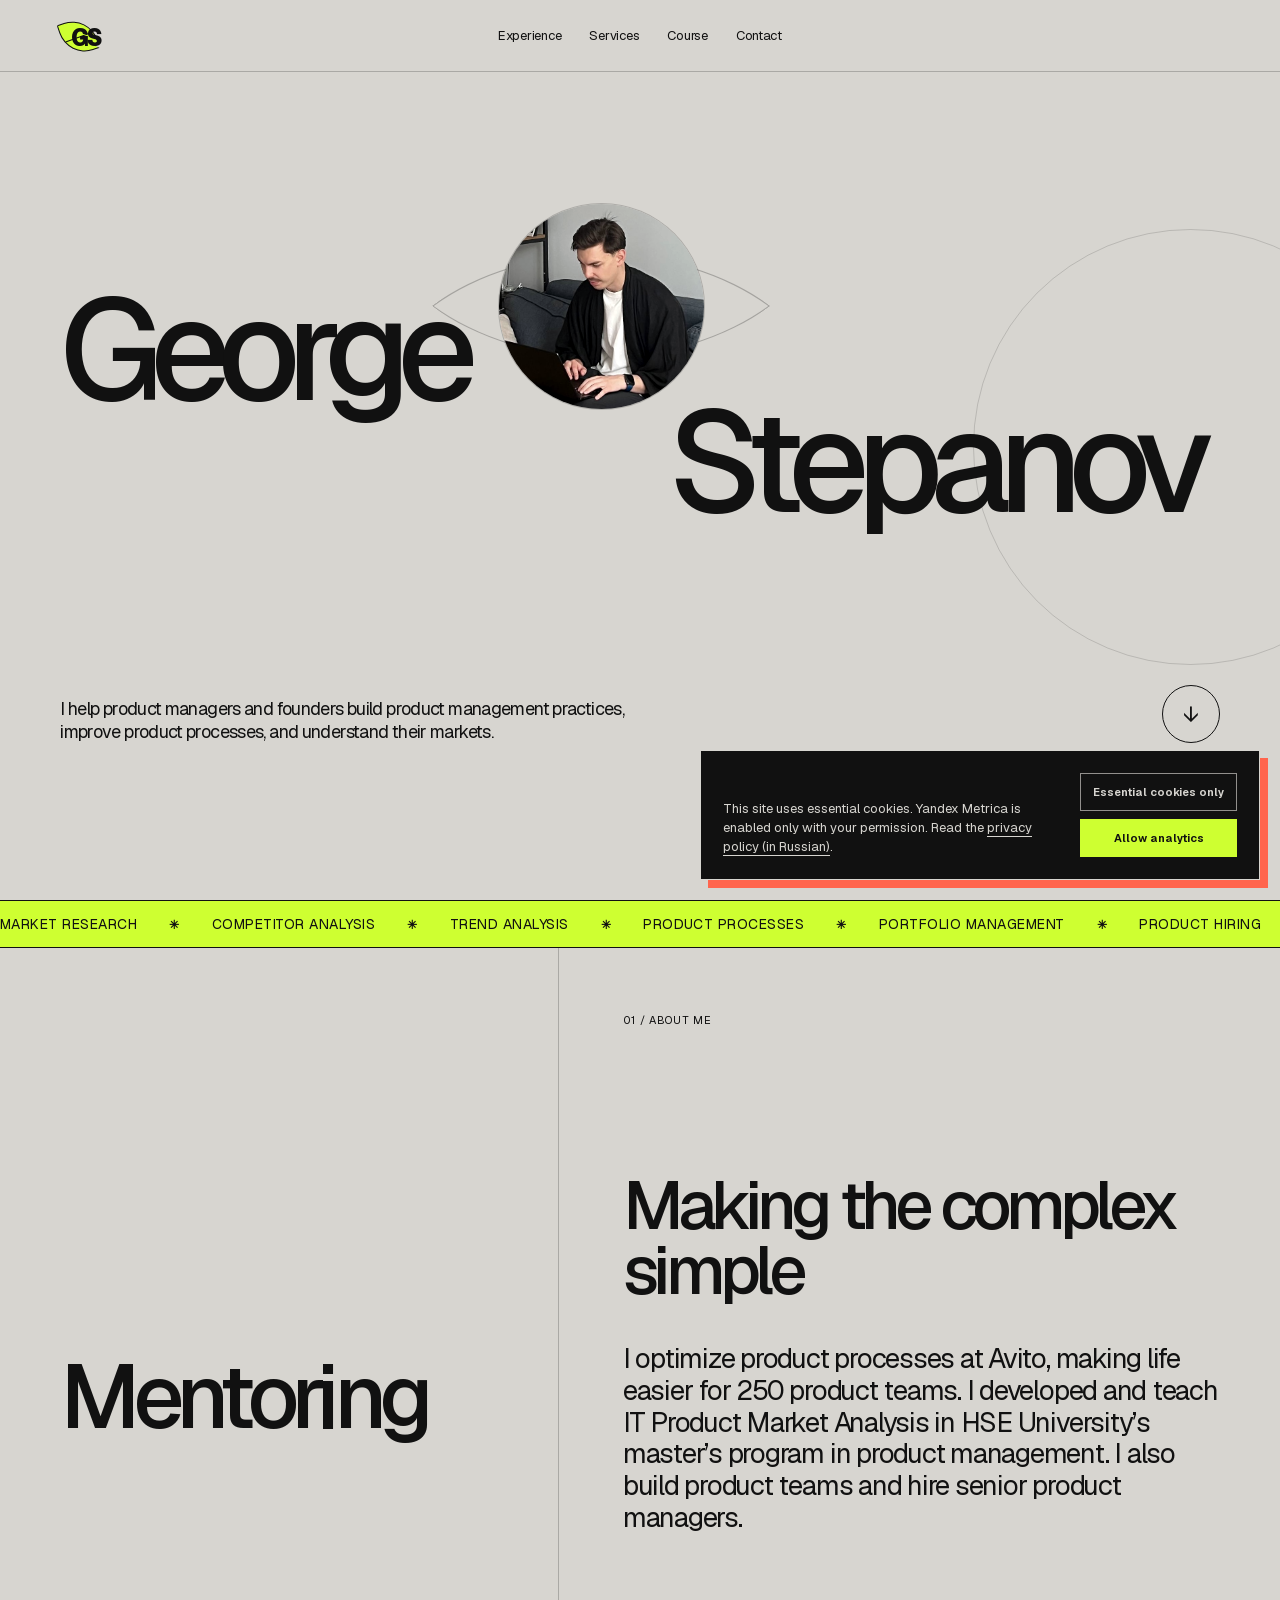
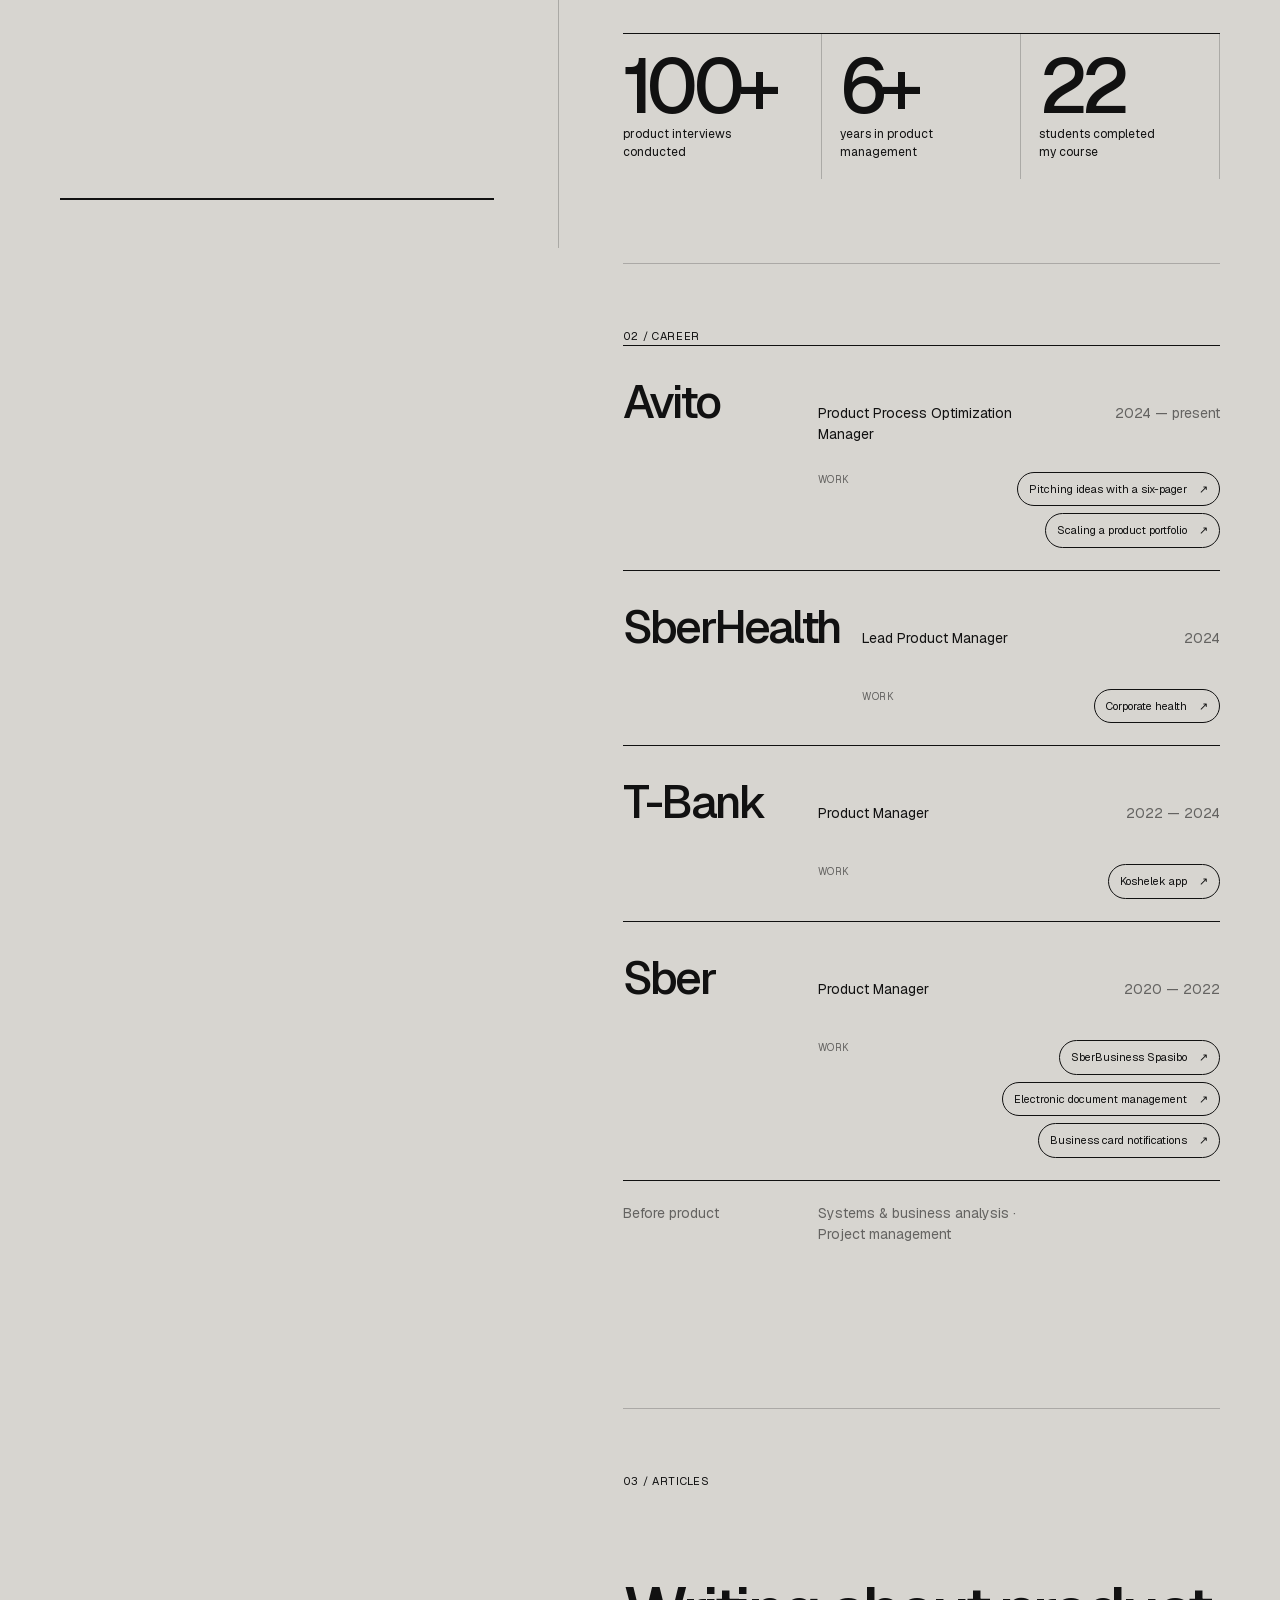
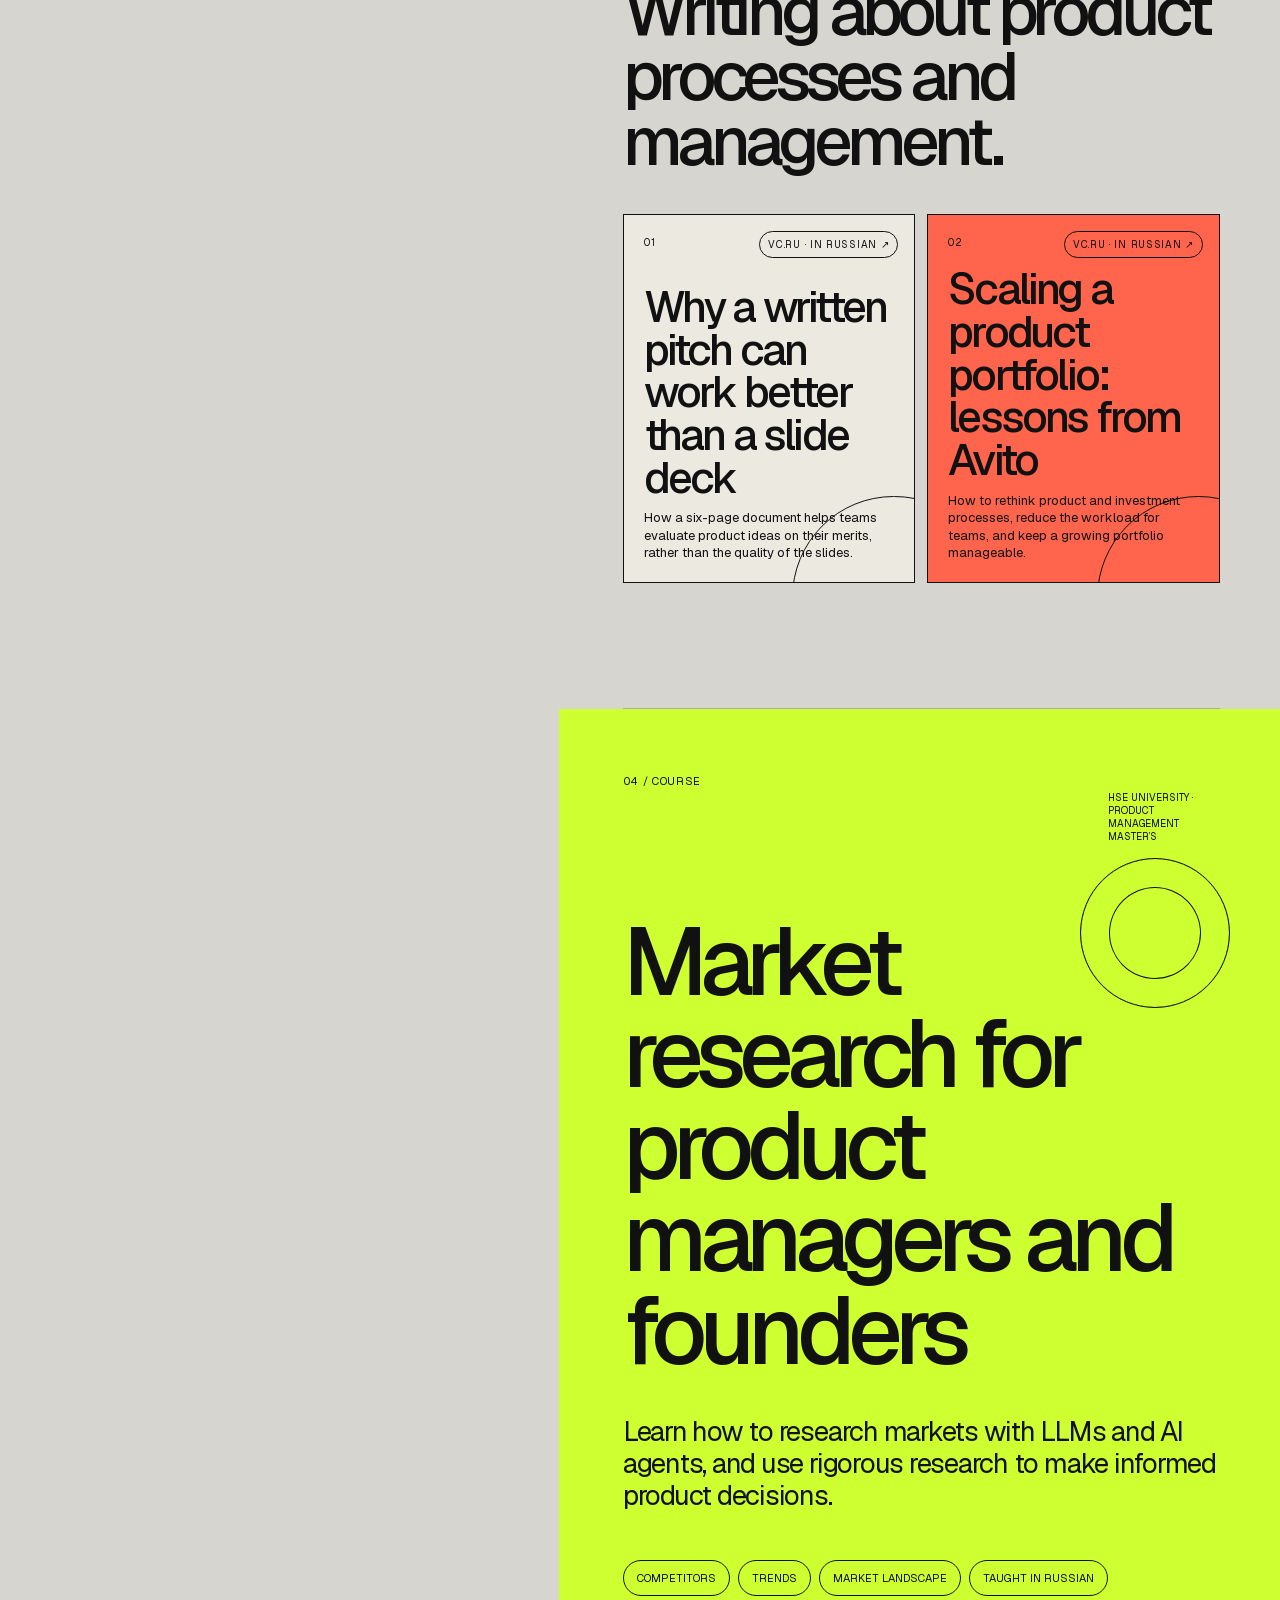
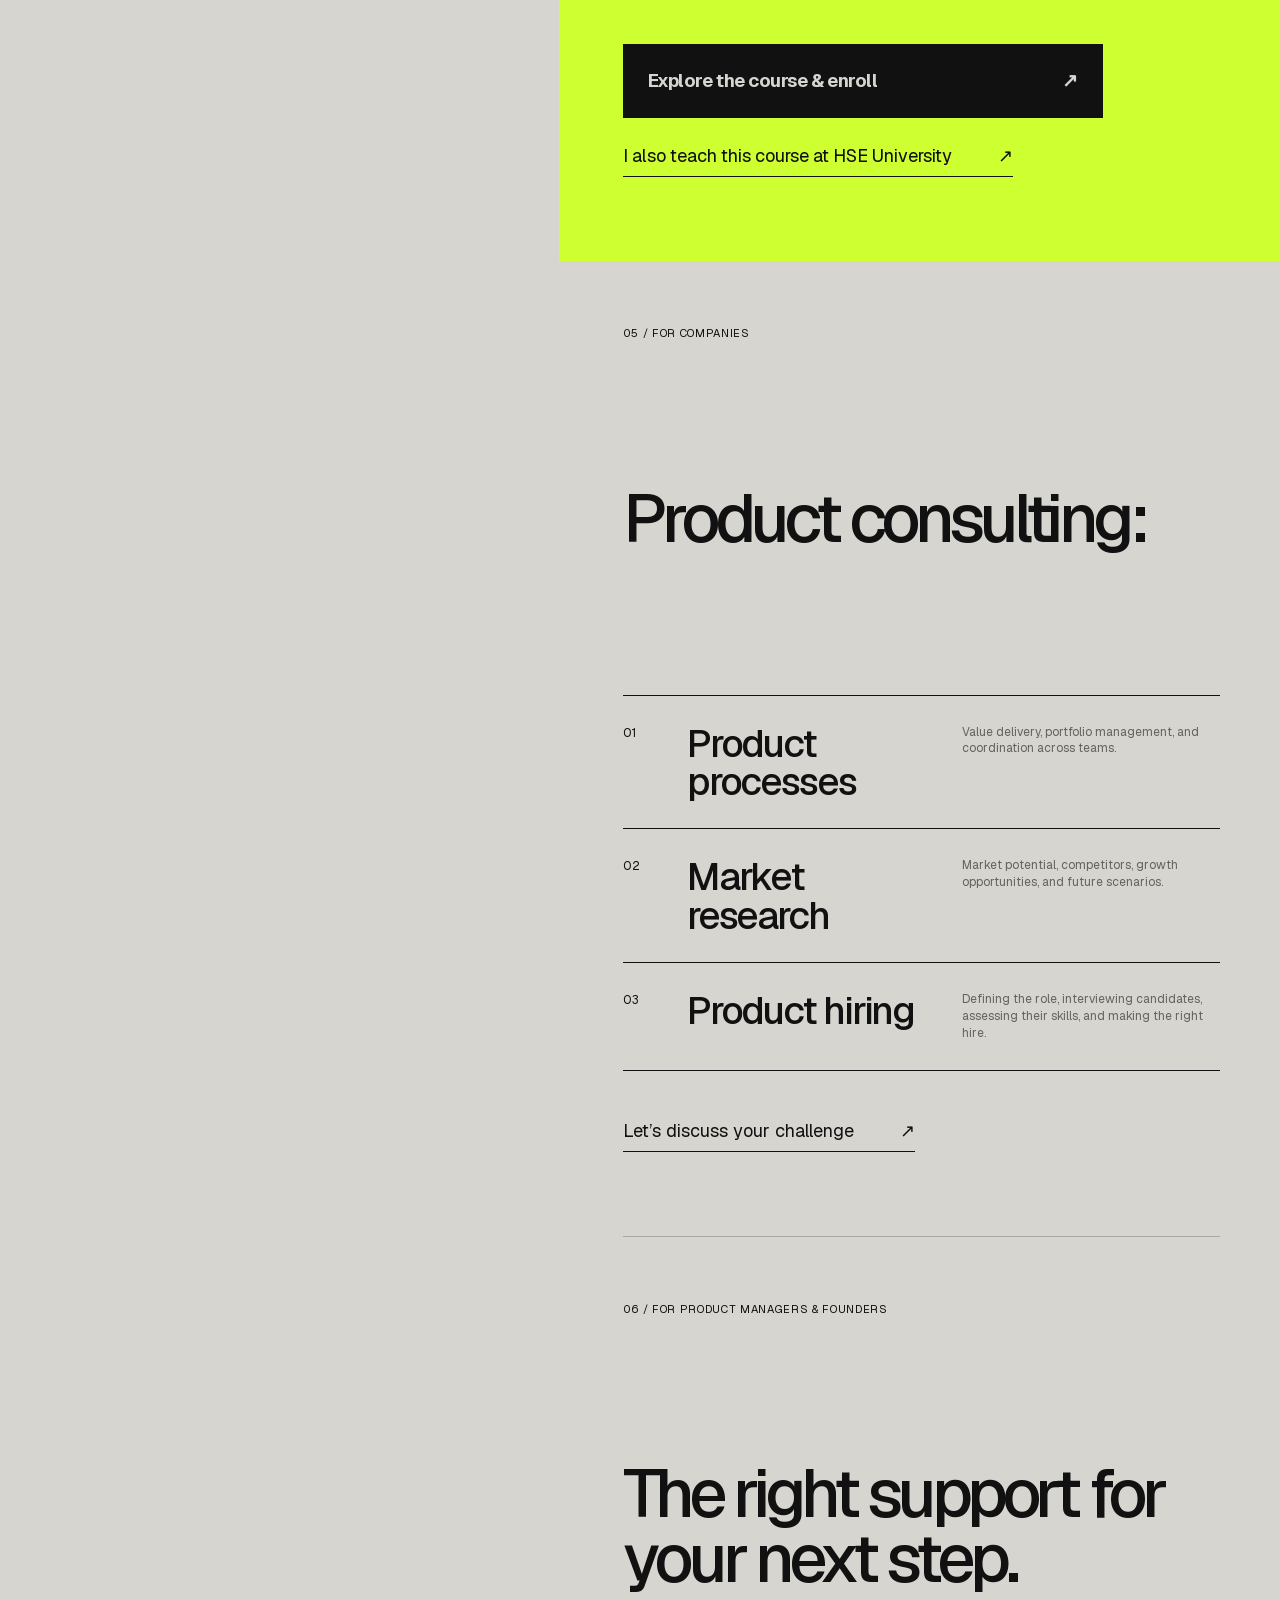
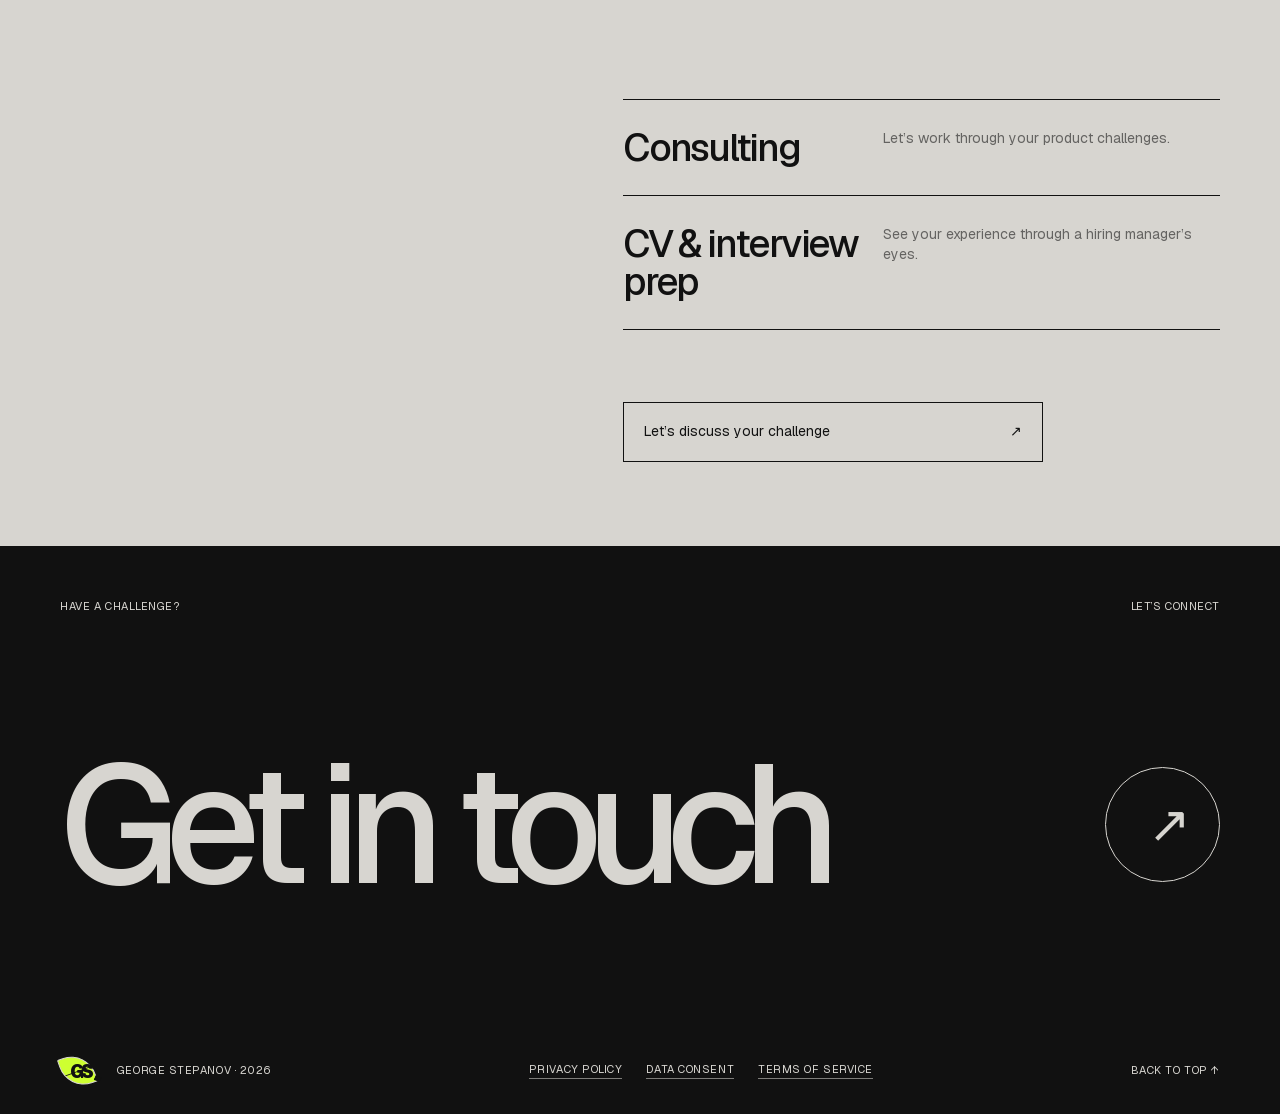
==== commit 6039d785: "Use George Stepanov on the English homepage Update the displayed name, metadata, structured data, an" ====
--- a/index.html
+++ b/index.html
@@ -3,12 +3,12 @@
   <head>
     <meta charset="UTF-8" />
     <meta name="viewport" content="width=device-width, initial-scale=1.0" />
-    <title>Georgiy Stepanov — Product Processes & Market Research</title>
+    <title>George Stepanov — Product Processes & Market Research</title>
     <meta
       name="description"
       content="I help product managers and founders build product management practices, improve product processes, and understand their markets."
     />
-    <meta name="author" content="Georgiy Stepanov" />
+    <meta name="author" content="George Stepanov" />
     <meta
       name="google-site-verification"
       content="koOs7_6IJGOBGOI3sPyhLTdmkc9-CZeJHPxq8036OEk"
@@ -35,10 +35,10 @@
     />
     <meta property="og:type" content="website" />
     <meta property="og:locale" content="en_US" />
-    <meta property="og:site_name" content="Georgiy Stepanov" />
+    <meta property="og:site_name" content="George Stepanov" />
     <meta
       property="og:title"
-      content="Georgiy Stepanov — Product Processes & Market Research"
+      content="George Stepanov — Product Processes & Market Research"
     />
     <meta
       property="og:description"
@@ -47,23 +47,23 @@
     <meta property="og:url" content="https://georgestepanov.com/" />
     <meta
       property="og:image"
-      content="https://georgestepanov.com/og-en-2026.jpg"
+      content="https://georgestepanov.com/og-george-2026.jpg"
     />
     <meta
       property="og:image:secure_url"
-      content="https://georgestepanov.com/og-en-2026.jpg"
+      content="https://georgestepanov.com/og-george-2026.jpg"
     />
     <meta property="og:image:width" content="1200" />
     <meta property="og:image:height" content="630" />
     <meta property="og:image:type" content="image/jpeg" />
     <meta
       property="og:image:alt"
-      content="Georgiy Stepanov — Product Processes & Market Research"
+      content="George Stepanov — Product Processes & Market Research"
     />
     <meta name="twitter:card" content="summary_large_image" />
     <meta
       name="twitter:title"
-      content="Georgiy Stepanov — Product Processes & Market Research"
+      content="George Stepanov — Product Processes & Market Research"
     />
     <meta
       name="twitter:description"
@@ -71,15 +71,15 @@
     />
     <meta
       name="twitter:image"
-      content="https://georgestepanov.com/og-en-2026.jpg"
+      content="https://georgestepanov.com/og-george-2026.jpg"
     />
-    <script type="module" crossorigin src="/assets/home-B9FvR0Iu.js"></script>
+    <script type="module" crossorigin src="/assets/home-Du2Ny4eX.js"></script>
     <link rel="modulepreload" crossorigin href="/assets/globals-BYeIYCAx.js">
     <link rel="modulepreload" crossorigin href="/assets/Analytics-0KLTZd41.js">
-    <link rel="modulepreload" crossorigin href="/assets/seo-BMXK2TrB.js">
+    <link rel="modulepreload" crossorigin href="/assets/seo-Cl_pKwyt.js">
     <link rel="stylesheet" crossorigin href="/assets/globals-D3070UzS.css">
   </head>
   <body>
-    <div id="root"><link rel="preload" as="image" href="/georgiy.jpg?v=laptop-close"/><main lang="en"><script type="application/ld+json">{"@context":"https://schema.org","@graph":[{"@type":"WebSite","@id":"https://georgestepanov.com/#website","url":"https://georgestepanov.com/","name":"Georgiy Stepanov","description":"I help product managers and founders build product management practices, improve product processes, and understand their markets.","inLanguage":"en","publisher":{"@id":"https://georgestepanov.com/#person"}},{"@type":"ProfilePage","@id":"https://georgestepanov.com/#profile","url":"https://georgestepanov.com/","name":"Georgiy Stepanov — Product Processes & Market Research","description":"I help product managers and founders build product management practices, improve product processes, and understand their markets.","inLanguage":"en","isPartOf":{"@id":"https://georgestepanov.com/#website"},"mainEntity":{"@id":"https://georgestepanov.com/#person"}},{"@type":"Person","@id":"https://georgestepanov.com/#person","name":"Georgiy Stepanov","url":"https://georgestepanov.com/","image":{"@type":"ImageObject","url":"https://georgestepanov.com/georgiy.jpg","width":689,"height":605},"description":"Product processes, portfolio management, and market research expert.","jobTitle":"Product Process Optimization Manager","worksFor":{"@type":"Organization","name":"Avito"},"sameAs":["https://t.me/ne_gorbis","https://vc.ru/id1985995"],"knowsAbout":["Product processes","Portfolio management","Market research","Competitor analysis","Trend analysis","Product consulting","Product manager hiring"]}]}</script><header class="site-header"><a class="wordmark" href="#top" aria-label="Back to top" data-analytics-goal="navigation_click" data-analytics-location="main_header" data-analytics-destination="top"><span class="gs-leaf-mark" aria-hidden="true"><span class="gs-leaf-mark__leaf"></span><span class="gs-leaf-mark__letters">GS</span></span></a><nav aria-label="Main navigation"><a href="#work" data-analytics-goal="navigation_click" data-analytics-location="main_header" data-analytics-destination="experience">Experience</a><a href="#services" data-analytics-goal="navigation_click" data-analytics-location="main_header" data-analytics-destination="services">Services</a><a href="/course" hrefLang="ru" data-analytics-goal="course_open" data-analytics-location="main_header">Course</a><a href="https://t.me/ne_gorbis" target="_blank" rel="noreferrer" data-analytics-goal="telegram_click" data-analytics-location="main_header">Contact</a></nav></header><section class="hero" id="top" aria-labelledby="hero-title"><div class="portrait-wrap" aria-hidden="true"><div class="portrait-orbit"></div><img src="/georgiy.jpg?v=laptop-close" alt="" class="portrait"/></div><h1 id="hero-title">Georgiy<span>Stepanov</span></h1><div class="hero-bottom"><p>I help product managers and founders build product management practices,<br/> improve product processes, and understand their markets.</p><a class="round-link" href="#work" aria-label="Explore my experience" data-analytics-goal="navigation_click" data-analytics-location="hero" data-analytics-destination="experience">↓</a></div></section><div class="ticker" aria-hidden="true"><div class="ticker-track"><span>Market research<!-- --> <b>✳</b></span><span>Competitor analysis<!-- --> <b>✳</b></span><span>Trend analysis<!-- --> <b>✳</b></span><span>Product processes<!-- --> <b>✳</b></span><span>Portfolio management<!-- --> <b>✳</b></span><span>Product hiring<!-- --> <b>✳</b></span><span>Product consulting<!-- --> <b>✳</b></span><span>Market research<!-- --> <b>✳</b></span><span>Competitor analysis<!-- --> <b>✳</b></span><span>Trend analysis<!-- --> <b>✳</b></span><span>Product processes<!-- --> <b>✳</b></span><span>Portfolio management<!-- --> <b>✳</b></span><span>Product hiring<!-- --> <b>✳</b></span><span>Product consulting<!-- --> <b>✳</b></span></div></div><section class="story" id="work"><div class="story-sticky" aria-hidden="true"><div class="stage-words"><span class="active">About me</span><span class="">Career</span><span class="">Articles</span><span class="">Course</span><span class="">Companies</span><span class="">Mentoring</span></div><div class="stage-progress"><span style="width:16.666666666666664%"></span></div></div><div class="story-content"><article class="story-block about-block" data-stage="0"><p class="section-number">01 / ABOUT ME</p><h2>Making the complex simple</h2><p class="lead">I optimize product processes at Avito, making life easier for 250 product teams. I developed and teach IT Product Market Analysis in HSE University’s master’s program in product management. I also build product teams and hire senior product managers.</p><div class="stats" aria-label="Key facts"><div><strong>100+</strong><span>product interviews conducted</span></div><div><strong>6+</strong><span>years in product management</span></div><div><strong>22</strong><span>students completed my course</span></div></div></article><article class="story-block career-block" data-stage="1"><p class="section-number">02 / CAREER</p><div class="career-list"><div class="career-row"><span class="career-company">Avito</span><span>Product Process Optimization Manager</span><span>2024 — present</span><div class="career-products"><span class="career-products-label">Work</span><div class="career-product-links"><a href="https://vc.ru/id1985995/3001491-tekstovyi-dokument-kotoryi-podhodit-dlya-zashity-luchshe-prezentacii" target="_blank" rel="noreferrer" data-analytics-goal="case_open" data-analytics-location="Avito" data-analytics-label="Pitching ideas with a six-pager">Pitching ideas with a six-pager<!-- --> <span aria-hidden="true">↗</span></a><a href="https://vc.ru/hr/2711609-masshtabirovanie-produktovogo-portfelya-avito" target="_blank" rel="noreferrer" data-analytics-goal="case_open" data-analytics-location="Avito" data-analytics-label="Scaling a product portfolio">Scaling a product portfolio<!-- --> <span aria-hidden="true">↗</span></a></div></div></div><div class="career-row"><span class="career-company">SberHealth</span><span>Lead Product Manager</span><span>2024</span><div class="career-products"><span class="career-products-label">Work</span><div class="career-product-links"><a href="https://sberhealth.ru/library/zdorove/programmy-korporativnogo-zdorovya" target="_blank" rel="noreferrer" data-analytics-goal="case_open" data-analytics-location="SberHealth" data-analytics-label="Corporate health">Corporate health<!-- --> <span aria-hidden="true">↗</span></a></div></div></div><div class="career-row"><span class="career-company">T-Bank</span><span>Product Manager</span><span>2022 — 2024</span><div class="career-products"><span class="career-products-label">Work</span><div class="career-product-links"><a href="https://koshelek.app/about" target="_blank" rel="noreferrer" data-analytics-goal="case_open" data-analytics-location="T-Bank" data-analytics-label="Koshelek app">Koshelek app<!-- --> <span aria-hidden="true">↗</span></a></div></div></div><div class="career-row"><span class="career-company">Sber</span><span>Product Manager</span><span>2020 — 2022</span><div class="career-products"><span class="career-products-label">Work</span><div class="career-product-links"><a href="https://www.sberbank.ru/ru/s_m_business/spasibo" target="_blank" rel="noreferrer" data-analytics-goal="case_open" data-analytics-location="Sber" data-analytics-label="SberBusiness Spasibo">SberBusiness Spasibo<!-- --> <span aria-hidden="true">↗</span></a><a href="https://www.sberbank.ru/ru/s_m_business/nbs/e-invoicing" target="_blank" rel="noreferrer" data-analytics-goal="case_open" data-analytics-location="Sber" data-analytics-label="Electronic document management">Electronic document management<!-- --> <span aria-hidden="true">↗</span></a><a href="https://www.sberbank.ru/help/business/sbbol/cards/notifications/100301" target="_blank" rel="noreferrer" data-analytics-goal="case_open" data-analytics-location="Sber" data-analytics-label="Business card notifications">Business card notifications<!-- --> <span aria-hidden="true">↗</span></a></div></div></div><div class="career-row career-more"><span>Before product</span><span>Systems &amp; business analysis · Project management</span></div></div></article><article class="story-block products-block" data-stage="2"><p class="section-number">03 / ARTICLES</p><h2>Writing about product processes and management.</h2><div class="product-grid"><a class="product-card card-1" href="https://vc.ru/id1985995/3001491-tekstovyi-dokument-kotoryi-podhodit-dlya-zashity-luchshe-prezentacii" target="_blank" rel="noreferrer" data-analytics-goal="article_open" data-analytics-location="articles" data-analytics-label="Why a written pitch can work better than a slide deck"><span class="card-index">0<!-- -->1</span><span class="article-source">vc.ru · In Russian ↗</span><h3>Why a written pitch can work better than a slide deck</h3><p>How a six-page document helps teams evaluate product ideas on their merits, rather than the quality of the slides.</p></a><a class="product-card card-2" href="https://vc.ru/hr/2711609-masshtabirovanie-produktovogo-portfelya-avito" target="_blank" rel="noreferrer" data-analytics-goal="article_open" data-analytics-location="articles" data-analytics-label="Scaling a product portfolio: lessons from Avito"><span class="card-index">0<!-- -->2</span><span class="article-source">vc.ru · In Russian ↗</span><h3>Scaling a product portfolio: lessons from Avito</h3><p>How to rethink product and investment processes, reduce the workload for teams, and keep a growing portfolio manageable.</p></a></div></article><article class="story-block course-block" data-stage="3"><p class="section-number">04 / COURSE</p><div class="course-badge">HSE University · Product management master’s</div><h2>Market research for product managers and founders</h2><p class="lead">Learn how to research markets with LLMs and AI agents, and use rigorous research to make informed product decisions.</p><div class="course-meta"><span>Competitors</span><span>Trends</span><span>Market landscape</span><span>Taught in Russian</span></div><a href="/course" hrefLang="ru" class="button button-dark course-cta" data-analytics-goal="course_open" data-analytics-location="main_course_section">Explore the course &amp; enroll <span>↗</span></a><a href="https://www.hse.ru/ma/productmanagement/courses/1048929655.html" class="text-link course-hse-link" target="_blank" rel="noreferrer" data-analytics-goal="hse_open" data-analytics-location="main_course_section">I also teach this course at HSE University <span>↗</span></a></article><article class="story-block service-block" id="services" data-stage="4"><p class="section-number">05 / FOR COMPANIES</p><h2>Product consulting:</h2><div class="service-list"><div class="service-row"><span>01</span><h3>Product processes</h3><p>Value delivery, portfolio management, and coordination across teams.</p></div><div class="service-row"><span>02</span><h3>Market research</h3><p>Market potential, competitors, growth opportunities, and future scenarios.</p></div><div class="service-row"><span>03</span><h3>Product hiring</h3><p>Defining the role, interviewing candidates, assessing their skills, and making the right hire.</p></div></div><a href="https://t.me/ne_gorbis" class="text-link" target="_blank" rel="noreferrer" data-analytics-goal="telegram_click" data-analytics-location="companies">Let’s discuss your challenge <span>↗</span></a></article><article class="story-block mentor-block" data-stage="5"><p class="section-number">06 / FOR PRODUCT MANAGERS &amp; FOUNDERS</p><h2>The right support for your next step.</h2><div class="mentor-options"><div class="mentor-option"><h3>Consulting</h3><p>Let’s work through your product challenges.</p></div><div class="mentor-option"><h3>CV &amp; interview prep</h3><p>See your experience through a hiring manager’s eyes.</p></div></div><a href="https://t.me/ne_gorbis" target="_blank" rel="noreferrer" class="button" data-analytics-goal="telegram_click" data-analytics-location="mentoring">Let’s discuss your challenge <span>↗</span></a></article></div></section><footer id="contact"><div class="footer-kicker"><span>Have a challenge?</span><span>Let’s connect</span></div><a class="footer-link" href="https://t.me/ne_gorbis" target="_blank" rel="noreferrer" data-analytics-goal="telegram_click" data-analytics-location="main_footer">Get in touch<span>↗</span></a><div class="footer-bottom"><span class="footer-identity"><span class="gs-leaf-mark gs-leaf-mark--inverse footer-logo" aria-hidden="true"><span class="gs-leaf-mark__leaf"></span><span class="gs-leaf-mark__letters">GS</span></span><span>Georgiy Stepanov · 2026</span></span><nav class="footer-legal" aria-label="Legal documents in Russian"><a href="/legal/privacy/" hrefLang="ru">Privacy policy</a><a href="/legal/consent/" hrefLang="ru">Data consent</a><a href="/legal/offer/" hrefLang="ru">Terms of service</a></nav><a href="#top" data-analytics-goal="navigation_click" data-analytics-location="main_footer" data-analytics-destination="top">Back to top ↑</a></div></footer></main></div>
+    <div id="root"><link rel="preload" as="image" href="/georgiy.jpg?v=laptop-close"/><main lang="en"><script type="application/ld+json">{"@context":"https://schema.org","@graph":[{"@type":"WebSite","@id":"https://georgestepanov.com/#website","url":"https://georgestepanov.com/","name":"George Stepanov","description":"I help product managers and founders build product management practices, improve product processes, and understand their markets.","inLanguage":"en","publisher":{"@id":"https://georgestepanov.com/#person"}},{"@type":"ProfilePage","@id":"https://georgestepanov.com/#profile","url":"https://georgestepanov.com/","name":"George Stepanov — Product Processes & Market Research","description":"I help product managers and founders build product management practices, improve product processes, and understand their markets.","inLanguage":"en","isPartOf":{"@id":"https://georgestepanov.com/#website"},"mainEntity":{"@id":"https://georgestepanov.com/#person"}},{"@type":"Person","@id":"https://georgestepanov.com/#person","name":"George Stepanov","url":"https://georgestepanov.com/","image":{"@type":"ImageObject","url":"https://georgestepanov.com/georgiy.jpg","width":689,"height":605},"description":"Product processes, portfolio management, and market research expert.","jobTitle":"Product Process Optimization Manager","worksFor":{"@type":"Organization","name":"Avito"},"sameAs":["https://t.me/ne_gorbis","https://vc.ru/id1985995"],"knowsAbout":["Product processes","Portfolio management","Market research","Competitor analysis","Trend analysis","Product consulting","Product manager hiring"]}]}</script><header class="site-header"><a class="wordmark" href="#top" aria-label="Back to top" data-analytics-goal="navigation_click" data-analytics-location="main_header" data-analytics-destination="top"><span class="gs-leaf-mark" aria-hidden="true"><span class="gs-leaf-mark__leaf"></span><span class="gs-leaf-mark__letters">GS</span></span></a><nav aria-label="Main navigation"><a href="#work" data-analytics-goal="navigation_click" data-analytics-location="main_header" data-analytics-destination="experience">Experience</a><a href="#services" data-analytics-goal="navigation_click" data-analytics-location="main_header" data-analytics-destination="services">Services</a><a href="/course" hrefLang="ru" data-analytics-goal="course_open" data-analytics-location="main_header">Course</a><a href="https://t.me/ne_gorbis" target="_blank" rel="noreferrer" data-analytics-goal="telegram_click" data-analytics-location="main_header">Contact</a></nav></header><section class="hero" id="top" aria-labelledby="hero-title"><div class="portrait-wrap" aria-hidden="true"><div class="portrait-orbit"></div><img src="/georgiy.jpg?v=laptop-close" alt="" class="portrait"/></div><h1 id="hero-title">George<span>Stepanov</span></h1><div class="hero-bottom"><p>I help product managers and founders build product management practices,<br/> improve product processes, and understand their markets.</p><a class="round-link" href="#work" aria-label="Explore my experience" data-analytics-goal="navigation_click" data-analytics-location="hero" data-analytics-destination="experience">↓</a></div></section><div class="ticker" aria-hidden="true"><div class="ticker-track"><span>Market research<!-- --> <b>✳</b></span><span>Competitor analysis<!-- --> <b>✳</b></span><span>Trend analysis<!-- --> <b>✳</b></span><span>Product processes<!-- --> <b>✳</b></span><span>Portfolio management<!-- --> <b>✳</b></span><span>Product hiring<!-- --> <b>✳</b></span><span>Product consulting<!-- --> <b>✳</b></span><span>Market research<!-- --> <b>✳</b></span><span>Competitor analysis<!-- --> <b>✳</b></span><span>Trend analysis<!-- --> <b>✳</b></span><span>Product processes<!-- --> <b>✳</b></span><span>Portfolio management<!-- --> <b>✳</b></span><span>Product hiring<!-- --> <b>✳</b></span><span>Product consulting<!-- --> <b>✳</b></span></div></div><section class="story" id="work"><div class="story-sticky" aria-hidden="true"><div class="stage-words"><span class="active">About me</span><span class="">Career</span><span class="">Articles</span><span class="">Course</span><span class="">Companies</span><span class="">Mentoring</span></div><div class="stage-progress"><span style="width:16.666666666666664%"></span></div></div><div class="story-content"><article class="story-block about-block" data-stage="0"><p class="section-number">01 / ABOUT ME</p><h2>Making the complex simple</h2><p class="lead">I optimize product processes at Avito, making life easier for 250 product teams. I developed and teach IT Product Market Analysis in HSE University’s master’s program in product management. I also build product teams and hire senior product managers.</p><div class="stats" aria-label="Key facts"><div><strong>100+</strong><span>product interviews conducted</span></div><div><strong>6+</strong><span>years in product management</span></div><div><strong>22</strong><span>students completed my course</span></div></div></article><article class="story-block career-block" data-stage="1"><p class="section-number">02 / CAREER</p><div class="career-list"><div class="career-row"><span class="career-company">Avito</span><span>Product Process Optimization Manager</span><span>2024 — present</span><div class="career-products"><span class="career-products-label">Work</span><div class="career-product-links"><a href="https://vc.ru/id1985995/3001491-tekstovyi-dokument-kotoryi-podhodit-dlya-zashity-luchshe-prezentacii" target="_blank" rel="noreferrer" data-analytics-goal="case_open" data-analytics-location="Avito" data-analytics-label="Pitching ideas with a six-pager">Pitching ideas with a six-pager<!-- --> <span aria-hidden="true">↗</span></a><a href="https://vc.ru/hr/2711609-masshtabirovanie-produktovogo-portfelya-avito" target="_blank" rel="noreferrer" data-analytics-goal="case_open" data-analytics-location="Avito" data-analytics-label="Scaling a product portfolio">Scaling a product portfolio<!-- --> <span aria-hidden="true">↗</span></a></div></div></div><div class="career-row"><span class="career-company">SberHealth</span><span>Lead Product Manager</span><span>2024</span><div class="career-products"><span class="career-products-label">Work</span><div class="career-product-links"><a href="https://sberhealth.ru/library/zdorove/programmy-korporativnogo-zdorovya" target="_blank" rel="noreferrer" data-analytics-goal="case_open" data-analytics-location="SberHealth" data-analytics-label="Corporate health">Corporate health<!-- --> <span aria-hidden="true">↗</span></a></div></div></div><div class="career-row"><span class="career-company">T-Bank</span><span>Product Manager</span><span>2022 — 2024</span><div class="career-products"><span class="career-products-label">Work</span><div class="career-product-links"><a href="https://koshelek.app/about" target="_blank" rel="noreferrer" data-analytics-goal="case_open" data-analytics-location="T-Bank" data-analytics-label="Koshelek app">Koshelek app<!-- --> <span aria-hidden="true">↗</span></a></div></div></div><div class="career-row"><span class="career-company">Sber</span><span>Product Manager</span><span>2020 — 2022</span><div class="career-products"><span class="career-products-label">Work</span><div class="career-product-links"><a href="https://www.sberbank.ru/ru/s_m_business/spasibo" target="_blank" rel="noreferrer" data-analytics-goal="case_open" data-analytics-location="Sber" data-analytics-label="SberBusiness Spasibo">SberBusiness Spasibo<!-- --> <span aria-hidden="true">↗</span></a><a href="https://www.sberbank.ru/ru/s_m_business/nbs/e-invoicing" target="_blank" rel="noreferrer" data-analytics-goal="case_open" data-analytics-location="Sber" data-analytics-label="Electronic document management">Electronic document management<!-- --> <span aria-hidden="true">↗</span></a><a href="https://www.sberbank.ru/help/business/sbbol/cards/notifications/100301" target="_blank" rel="noreferrer" data-analytics-goal="case_open" data-analytics-location="Sber" data-analytics-label="Business card notifications">Business card notifications<!-- --> <span aria-hidden="true">↗</span></a></div></div></div><div class="career-row career-more"><span>Before product</span><span>Systems &amp; business analysis · Project management</span></div></div></article><article class="story-block products-block" data-stage="2"><p class="section-number">03 / ARTICLES</p><h2>Writing about product processes and management.</h2><div class="product-grid"><a class="product-card card-1" href="https://vc.ru/id1985995/3001491-tekstovyi-dokument-kotoryi-podhodit-dlya-zashity-luchshe-prezentacii" target="_blank" rel="noreferrer" data-analytics-goal="article_open" data-analytics-location="articles" data-analytics-label="Why a written pitch can work better than a slide deck"><span class="card-index">0<!-- -->1</span><span class="article-source">vc.ru · In Russian ↗</span><h3>Why a written pitch can work better than a slide deck</h3><p>How a six-page document helps teams evaluate product ideas on their merits, rather than the quality of the slides.</p></a><a class="product-card card-2" href="https://vc.ru/hr/2711609-masshtabirovanie-produktovogo-portfelya-avito" target="_blank" rel="noreferrer" data-analytics-goal="article_open" data-analytics-location="articles" data-analytics-label="Scaling a product portfolio: lessons from Avito"><span class="card-index">0<!-- -->2</span><span class="article-source">vc.ru · In Russian ↗</span><h3>Scaling a product portfolio: lessons from Avito</h3><p>How to rethink product and investment processes, reduce the workload for teams, and keep a growing portfolio manageable.</p></a></div></article><article class="story-block course-block" data-stage="3"><p class="section-number">04 / COURSE</p><div class="course-badge">HSE University · Product management master’s</div><h2>Market research for product managers and founders</h2><p class="lead">Learn how to research markets with LLMs and AI agents, and use rigorous research to make informed product decisions.</p><div class="course-meta"><span>Competitors</span><span>Trends</span><span>Market landscape</span><span>Taught in Russian</span></div><a href="/course" hrefLang="ru" class="button button-dark course-cta" data-analytics-goal="course_open" data-analytics-location="main_course_section">Explore the course &amp; enroll <span>↗</span></a><a href="https://www.hse.ru/ma/productmanagement/courses/1048929655.html" class="text-link course-hse-link" target="_blank" rel="noreferrer" data-analytics-goal="hse_open" data-analytics-location="main_course_section">I also teach this course at HSE University <span>↗</span></a></article><article class="story-block service-block" id="services" data-stage="4"><p class="section-number">05 / FOR COMPANIES</p><h2>Product consulting:</h2><div class="service-list"><div class="service-row"><span>01</span><h3>Product processes</h3><p>Value delivery, portfolio management, and coordination across teams.</p></div><div class="service-row"><span>02</span><h3>Market research</h3><p>Market potential, competitors, growth opportunities, and future scenarios.</p></div><div class="service-row"><span>03</span><h3>Product hiring</h3><p>Defining the role, interviewing candidates, assessing their skills, and making the right hire.</p></div></div><a href="https://t.me/ne_gorbis" class="text-link" target="_blank" rel="noreferrer" data-analytics-goal="telegram_click" data-analytics-location="companies">Let’s discuss your challenge <span>↗</span></a></article><article class="story-block mentor-block" data-stage="5"><p class="section-number">06 / FOR PRODUCT MANAGERS &amp; FOUNDERS</p><h2>The right support for your next step.</h2><div class="mentor-options"><div class="mentor-option"><h3>Consulting</h3><p>Let’s work through your product challenges.</p></div><div class="mentor-option"><h3>CV &amp; interview prep</h3><p>See your experience through a hiring manager’s eyes.</p></div></div><a href="https://t.me/ne_gorbis" target="_blank" rel="noreferrer" class="button" data-analytics-goal="telegram_click" data-analytics-location="mentoring">Let’s discuss your challenge <span>↗</span></a></article></div></section><footer id="contact"><div class="footer-kicker"><span>Have a challenge?</span><span>Let’s connect</span></div><a class="footer-link" href="https://t.me/ne_gorbis" target="_blank" rel="noreferrer" data-analytics-goal="telegram_click" data-analytics-location="main_footer">Get in touch<span>↗</span></a><div class="footer-bottom"><span class="footer-identity"><span class="gs-leaf-mark gs-leaf-mark--inverse footer-logo" aria-hidden="true"><span class="gs-leaf-mark__leaf"></span><span class="gs-leaf-mark__letters">GS</span></span><span>George Stepanov · 2026</span></span><nav class="footer-legal" aria-label="Legal documents in Russian"><a href="/legal/privacy/" hrefLang="ru">Privacy policy</a><a href="/legal/consent/" hrefLang="ru">Data consent</a><a href="/legal/offer/" hrefLang="ru">Terms of service</a></nav><a href="#top" data-analytics-goal="navigation_click" data-analytics-location="main_footer" data-analytics-destination="top">Back to top ↑</a></div></footer></main></div>
   </body>
 </html>
